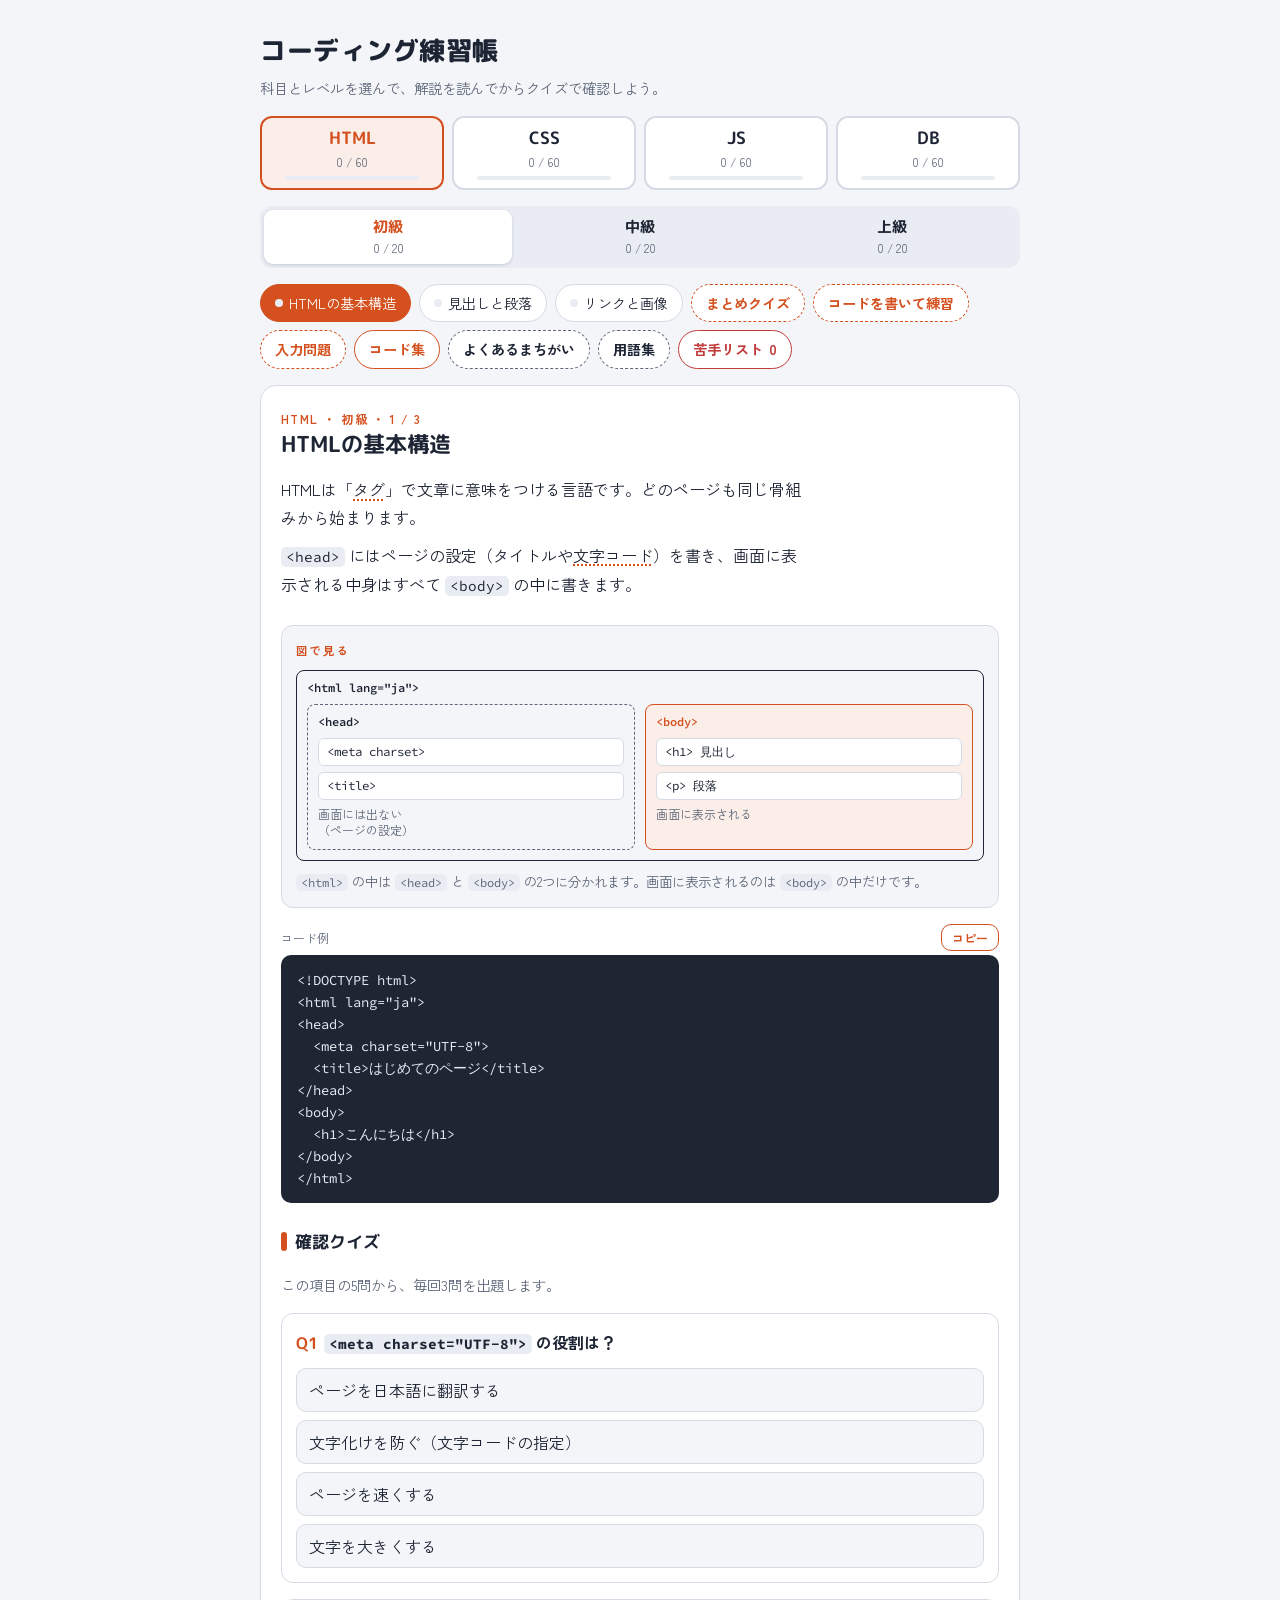
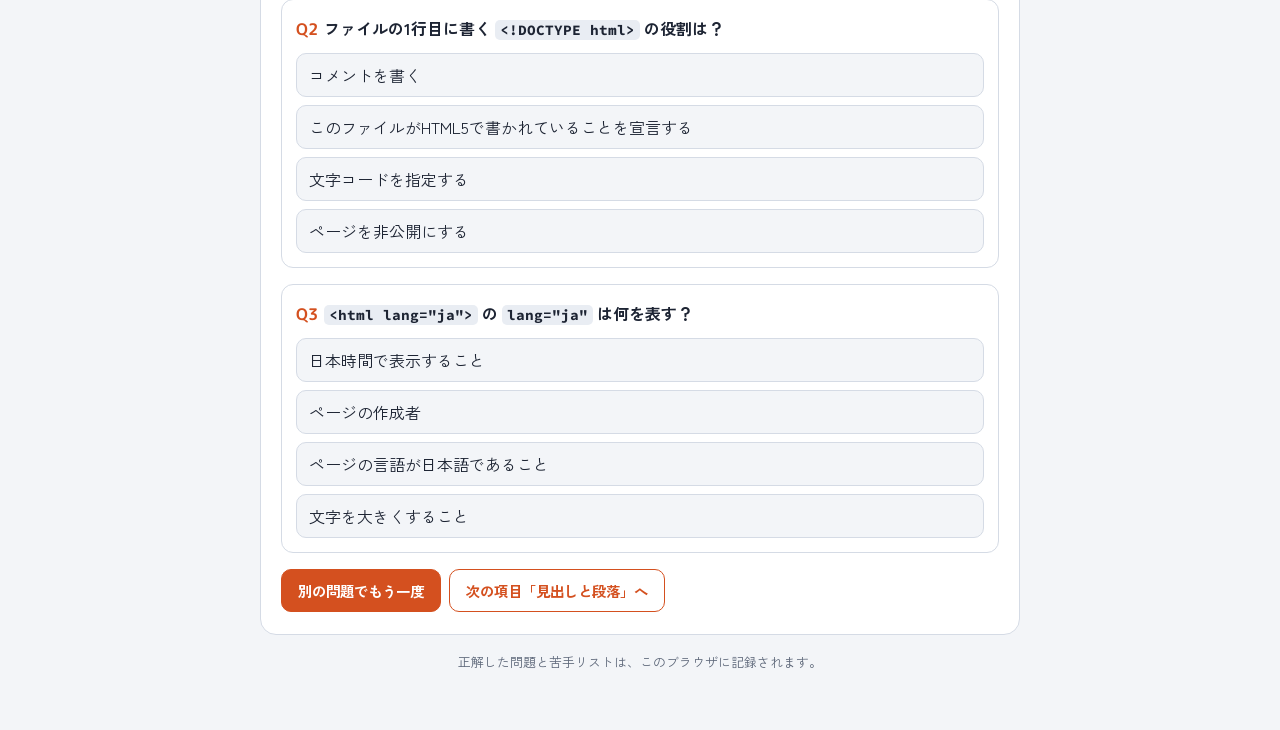
==== coding.html @ 365c9949 "Add files via upload" ====
<!doctype html>
<html lang="ja">
<head>
<meta charset="utf-8">
<meta name="viewport" content="width=device-width,initial-scale=1,viewport-fit=cover">
<title>コーディング練習帳</title>
<link rel="preconnect" href="https://fonts.googleapis.com">
<link rel="stylesheet" href="https://fonts.googleapis.com/css2?family=M+PLUS+Rounded+1c:wght@700;800&family=Zen+Kaku+Gothic+New:wght@400;500;700&family=Source+Code+Pro:wght@400;600&display=swap">
<style>
/* Layout: 1カラムのノート。科目タブ → レベル切り替え → 項目チップ → 本文（解説→コード→クイズ） */
:root{
  --bg:#f3f5f8; --surface:#ffffff; --surface-2:#e9edf3; --fg:#1d2433; --muted:#5d6779; --line:#d5dbe5;
  --ok:#1f8a4c; --ok-bg:#e3f4ea; --ng:#c23b3b; --ng-bg:#fbe8e8;
  --c-html:#d4501f; --c-css:#2d68cf; --c-js:#a87b00; --c-db:#0f8273;
  --code-bg:#1f2633; --code-fg:#e7ecf4;
  --f-display:"M PLUS Rounded 1c","Hiragino Maru Gothic ProN",sans-serif;
  --f-body:"Zen Kaku Gothic New","Hiragino Sans","Yu Gothic",sans-serif;
  --f-code:"Source Code Pro",ui-monospace,Menlo,Consolas,monospace;
  --accent:var(--c-html);
  --preview-bg:#ffffff; /* プレビューは常に白い紙として表示 */
  --dg-1:#2d68cf; --dg-2:#d4501f; --dg-hl:#fff3cf; /* 図：JOINの色分け・行の強調 */
}
@media (prefers-color-scheme:dark){:root:not([data-theme="light"]){
  --bg:#141922; --surface:#1c2330; --surface-2:#252e3e; --fg:#e6ebf3; --muted:#9aa5b8; --line:#323c4f;
  --ok:#5fd18f; --ok-bg:#173426; --ng:#f08080; --ng-bg:#3a1f22;
  --c-html:#ff8a5c; --c-css:#7aa7ff; --c-js:#f0c94a; --c-db:#4fd0bd;
  --code-bg:#0e1219; --code-fg:#e7ecf4; --dg-1:#5b8ff0; --dg-2:#e8794b; --dg-hl:#3a3420; color-scheme:dark}}
:root[data-theme="dark"]{
  --bg:#141922; --surface:#1c2330; --surface-2:#252e3e; --fg:#e6ebf3; --muted:#9aa5b8; --line:#323c4f;
  --ok:#5fd18f; --ok-bg:#173426; --ng:#f08080; --ng-bg:#3a1f22;
  --c-html:#ff8a5c; --c-css:#7aa7ff; --c-js:#f0c94a; --c-db:#4fd0bd;
  --code-bg:#0e1219; --code-fg:#e7ecf4; --dg-1:#5b8ff0; --dg-2:#e8794b; --dg-hl:#3a3420; color-scheme:dark}

[hidden]{display:none!important}
body{background:var(--bg);color:var(--fg);font-family:var(--f-body);font-size:16px;line-height:1.75}
.wrap{max-width:760px;margin:0 auto;padding-left:max(16px,env(safe-area-inset-left,0px));padding-right:max(16px,env(safe-area-inset-right,0px));padding-block:20px 48px;display:flex;flex-direction:column;gap:16px}
header h1{font-family:var(--f-display);font-weight:800;font-size:1.6rem;margin:0;letter-spacing:.02em;text-wrap:balance}
header p{margin:2px 0 0;color:var(--muted);font-size:.9rem}

.cats{display:grid;grid-template-columns:repeat(4,1fr);gap:8px}
.cat{font:inherit;color:var(--fg);background:var(--surface);border:2px solid var(--line);border-radius:12px;padding:10px 6px 8px;cursor:pointer;display:flex;flex-direction:column;align-items:center;gap:4px;min-width:0}
.cat b{font-family:var(--f-display);font-size:1.05rem;line-height:1.2}
.cat small{color:var(--muted);font-size:.72rem;font-variant-numeric:tabular-nums}
.cat .bar{width:80%;height:4px;border-radius:2px;background:var(--surface-2);overflow:hidden}
.cat .bar i{display:block;height:100%;background:var(--c)}
.cat[aria-selected="true"]{border-color:var(--c);background:color-mix(in srgb,var(--c) 10%,var(--surface))}
.cat[aria-selected="true"] b{color:var(--c)}

.lvs{display:grid;grid-template-columns:repeat(3,1fr);gap:4px;background:var(--surface-2);border-radius:12px;padding:4px}
.lv{font:inherit;border:0;background:transparent;border-radius:9px;padding:6px 4px;cursor:pointer;color:var(--muted);display:flex;flex-direction:column;align-items:center;gap:0;min-width:0}
.lv b{font-family:var(--f-display);font-size:.95rem;color:var(--fg);line-height:1.4}
.lv small{font-size:.72rem;font-variant-numeric:tabular-nums}
.lv[aria-selected="true"]{background:var(--surface);box-shadow:0 1px 3px color-mix(in srgb,var(--fg) 18%,transparent)}
.lv[aria-selected="true"] b{color:var(--accent)}

.cat:focus-visible,.lv:focus-visible,.chip:focus-visible,.choice:focus-visible,.btn:focus-visible,.exbtn:focus-visible{outline:3px solid var(--accent);outline-offset:2px}

.chips{display:flex;flex-wrap:wrap;gap:8px}
.chip{font:inherit;font-size:.88rem;color:var(--fg);background:var(--surface);border:1px solid var(--line);border-radius:999px;padding:6px 14px;cursor:pointer;display:inline-flex;align-items:center;gap:6px}
.chip .dot{width:8px;height:8px;border-radius:50%;background:var(--surface-2)}
.chip .dot.done{background:var(--ok)}
.chip[aria-pressed="true"]{background:var(--accent);border-color:var(--accent);color:var(--surface)}
.chip.special{border-style:dashed;border-color:var(--accent);color:var(--accent);font-weight:700}
.chip.special[aria-pressed="true"]{color:var(--surface);border-style:solid}
.chip.miss{border-color:var(--ng);color:var(--ng);font-weight:700}
.chip.miss[aria-pressed="true"]{background:var(--ng);border-color:var(--ng);color:var(--surface)}
.chip .cnt{font-variant-numeric:tabular-nums}

.panel{background:var(--surface);border:1px solid var(--line);border-radius:16px;padding:22px 20px;display:flex;flex-direction:column;gap:16px;min-width:0}
.eyebrow{font-size:.75rem;letter-spacing:.12em;color:var(--accent);font-weight:700}
.panel h2{font-family:var(--f-display);font-size:1.35rem;margin:0;line-height:1.4;text-wrap:balance}
.panel h3{font-family:var(--f-display);font-size:1.05rem;margin:8px 0 0;display:flex;align-items:center;gap:8px}
.panel h3::before{content:"";width:6px;height:1.1em;border-radius:3px;background:var(--accent)}
.lead p{margin:0 0 .6em;max-width:65ch}
.sub{margin:0;color:var(--muted);font-size:.9rem}
code{font-family:var(--f-code);font-size:.9em;background:var(--surface-2);padding:1px 5px;border-radius:5px;word-break:break-word}
pre{margin:0;background:var(--code-bg);color:var(--code-fg);border-radius:10px;padding:14px 16px;overflow-x:auto;font-family:var(--f-code);font-size:.86rem;line-height:1.6}
pre code{background:none;padding:0;font-size:inherit;word-break:normal;color:inherit}
.codehead{display:flex;justify-content:space-between;align-items:center;font-size:.75rem;color:var(--muted);margin-bottom:4px}

.q{border:1px solid var(--line);border-radius:12px;padding:14px;display:flex;flex-direction:column;gap:10px;min-width:0}
.q .qt{font-weight:700;margin:0}
.q .qn{color:var(--accent);font-family:var(--f-display);margin-right:6px}
.qlabel{font-size:.75rem;color:var(--muted);margin:0}
.tag{display:inline-block;font-size:.72rem;font-weight:700;color:var(--accent);border:1px solid var(--accent);border-radius:999px;padding:0 8px;margin-right:6px;vertical-align:2px}
.choices{display:grid;gap:8px}
.choice{font:inherit;text-align:left;color:var(--fg);background:var(--bg);border:1px solid var(--line);border-radius:10px;padding:9px 12px;cursor:pointer;line-height:1.5;min-width:0}
.choice:hover:not(:disabled){border-color:var(--accent)}
.choice:disabled{cursor:default}
.choice.right{background:var(--ok-bg);border-color:var(--ok);color:var(--fg)}
.choice.wrong{background:var(--ng-bg);border-color:var(--ng)}
.fb{font-size:.92rem;border-radius:8px;padding:8px 12px;background:var(--surface-2)}
.fb strong.ok{color:var(--ok)} .fb strong.ng{color:var(--ng)}
.why{margin-top:8px;padding-top:8px;border-top:1px dashed var(--line)}
.why b{color:var(--ng)}
.why.small{color:var(--muted);font-size:.82rem}
.row{display:flex;flex-wrap:wrap;gap:8px;align-items:center}
.btn{font:inherit;font-weight:700;font-size:.9rem;border-radius:10px;padding:8px 16px;cursor:pointer;border:1px solid var(--accent);background:var(--accent);color:var(--surface)}
.btn.ghost{background:transparent;color:var(--accent)}
.btn:disabled{opacity:.5;cursor:default}
.score{font-family:var(--f-display);font-size:1.1rem}
.empty{text-align:center;padding:24px 12px;color:var(--muted)}
.empty b{display:block;font-family:var(--f-display);color:var(--fg);font-size:1.1rem;margin-bottom:4px}

/* 書いて練習 */
.note{font-size:.85rem;color:var(--muted);background:var(--surface-2);border-radius:8px;padding:8px 12px;margin:0}
textarea{width:100%;box-sizing:border-box;min-height:120px;font-family:var(--f-code);font-size:.92rem;color:var(--fg);background:var(--bg);border:1px solid var(--line);border-radius:10px;padding:10px 12px;resize:vertical;line-height:1.5}
textarea:focus{outline:2px solid var(--accent);outline-offset:1px}
.tbl{overflow-x:auto;border:1px solid var(--line);border-radius:10px;max-height:320px}
table{border-collapse:collapse;width:100%;font-size:.86rem;font-variant-numeric:tabular-nums}
th,td{padding:6px 10px;border-bottom:1px solid var(--line);text-align:left;white-space:nowrap}
th{background:var(--surface-2);font-family:var(--f-code);font-weight:600;position:sticky;top:0}
.tname{font-family:var(--f-code);font-weight:600;font-size:.85rem;margin:4px 0}
.exlist{display:flex;flex-wrap:wrap;gap:6px}
.exbtn{font:inherit;font-size:.82rem;width:2.2em;height:2.2em;border-radius:8px;border:1px solid var(--line);background:var(--bg);color:var(--fg);cursor:pointer;font-variant-numeric:tabular-nums}
.exbtn[aria-pressed="true"]{border-color:var(--accent);background:var(--accent);color:var(--surface)}
.exbtn.done{border-color:var(--ok);color:var(--ok)}
.exbtn.done[aria-pressed="true"]{background:var(--ok);color:var(--surface)}
.err{color:var(--ng);font-family:var(--f-code);font-size:.85rem;white-space:pre-wrap}
.pv{width:100%;box-sizing:border-box;height:200px;border:1px solid var(--line);border-radius:10px;background:var(--preview-bg)}
pre.console{white-space:pre-wrap;word-break:break-word}
pre.console .err{color:var(--ng)}
/* 図 */
.fig{margin:0;display:flex;flex-direction:column;gap:10px;border:1px solid var(--line);border-radius:12px;padding:14px;background:var(--bg);min-width:0;overflow-x:auto}
.fig figcaption{font-size:.84rem;color:var(--muted);line-height:1.6}
.fig .ft{font-size:.72rem;letter-spacing:.12em;color:var(--accent);font-weight:700}
.dg-box{border:1.5px solid var(--fg);border-radius:8px;padding:6px 10px 10px;min-width:0}
.dg-dash{border-style:dashed;border-color:var(--muted)}
.dg-acc{border-color:var(--accent)}
.dg-soft{background:color-mix(in srgb,var(--accent) 10%,var(--surface))}
.dg-lbl{display:block;font-family:var(--f-code);font-size:.75rem;font-weight:600}
.dg-acc>.dg-lbl{color:var(--accent)}
.dg-cols{display:grid;grid-template-columns:1fr 1fr;gap:10px;margin-top:6px}
.dg-chip{font-family:var(--f-code);font-size:.78rem;background:var(--surface);border:1px solid var(--line);border-radius:6px;padding:2px 8px;margin-top:6px}
.dg-note{display:block;font-size:.75rem;color:var(--muted);margin-top:6px;line-height:1.4}
.dg-cap{font-size:.78rem;font-weight:700;margin-bottom:4px}
.dg-bar{border:1.5px solid var(--fg);border-radius:6px;padding:2px 8px;margin-top:6px;font-family:var(--f-code);font-size:.78rem}
.dg-line{font-size:.9rem;line-height:2;border:1.5px dashed var(--muted);border-radius:6px;padding:4px 8px}
.dg-inl{border:1.5px solid var(--accent);color:var(--accent);border-radius:4px;padding:0 4px;font-family:var(--f-code);font-size:.75rem}
.dg-row{display:flex;flex-wrap:wrap;gap:6px 14px;align-items:center;font-size:.78rem}
.dg-arrow{color:var(--muted);font-weight:700;font-size:.8rem}
.fig table.dg-table{width:auto;border-collapse:separate;border-spacing:0;font-size:.82rem}
.fig .dg-table th,.fig .dg-table td{border:1px solid var(--line);padding:4px 8px;position:static;white-space:nowrap;background:var(--surface)}
.fig .dg-table th{background:var(--surface-2)}
.fig .dg-table small{display:block;font-family:var(--f-code);font-size:.68rem;color:var(--muted);font-weight:400}
.fig .dg-table td.dg-side{border:0;background:none;color:var(--muted);font-size:.72rem;font-family:var(--f-code)}
.fig .dg-table .hl td{background:var(--dg-hl)}
.fig .dg-table .pk{font-weight:700;color:var(--accent)}
.fig .dg-table .dup{background:var(--ng-bg)}
.swatch{display:inline-block;width:.9em;height:.9em;border-radius:3px;vertical-align:-1px;margin-right:4px}
.bm{border-radius:8px;padding:6px 12px 12px}
.bm-m{border:1.5px dashed var(--muted)}
.bm-b{border:3px solid var(--fg);margin-top:4px}
.bm-p{background:color-mix(in srgb,var(--accent) 14%,var(--surface));margin-top:4px}
.bm-c{border:1.5px solid var(--accent);background:var(--surface);text-align:center;padding:10px;margin-top:6px;font-family:var(--f-code);font-size:.8rem}
.fx{display:grid;grid-template-columns:minmax(0,1fr) auto;gap:8px;align-items:center}
.fx-box{border:2px solid var(--fg);border-radius:8px;padding:6px 10px 10px}
.fx-items{display:flex;gap:10px;align-items:center;margin-top:6px}
.fx-i{border:1.5px solid var(--accent);background:var(--surface);border-radius:6px;width:44px;display:flex;align-items:center;justify-content:center;font-family:var(--f-code);font-size:.8rem}
.fx-v{display:flex;flex-direction:column;align-items:center;font-size:.72rem;color:var(--muted);text-align:center;line-height:1.3}
.fx-v span,.fx-h span{color:var(--accent);font-size:1.2rem;font-weight:700}
.fx-h{font-size:.75rem;color:var(--muted)}
.ps{position:relative;border:2px solid var(--fg);border-radius:8px;padding:10px 10px 8px;min-height:100px;display:flex;flex-direction:column;justify-content:space-between}
.ps-badge{position:absolute;top:0;right:0;background:var(--accent);color:var(--surface);border-radius:0 6px 0 8px;padding:4px 10px;font-family:var(--f-code);font-size:.72rem;text-align:center;line-height:1.4}
.ps-text{font-size:.85rem;color:var(--muted);padding-right:110px}
.gd{display:grid;grid-template-columns:repeat(3,1fr);gap:10px;border:1.5px dashed var(--muted);border-radius:8px;padding:8px}
.gd-i{border:1.5px solid var(--fg);background:var(--surface);border-radius:6px;text-align:center;padding:6px 4px;font-family:var(--f-code);font-size:.75rem;min-width:0}
.gd-w{grid-column:span 2;border-color:var(--accent);color:var(--accent);background:color-mix(in srgb,var(--accent) 10%,var(--surface))}
.gd-ruler{display:grid;grid-template-columns:repeat(3,1fr);gap:10px;padding:0 10px;font-family:var(--f-code);font-size:.72rem;color:var(--accent);text-align:center}
.gd-ruler span{border-top:2px solid var(--accent);padding-top:2px}
.arr{display:grid;grid-template-columns:repeat(3,minmax(0,1fr));gap:0;border:2px solid var(--fg);border-radius:8px;overflow:hidden}
.arr-c{display:flex;flex-direction:column;align-items:center;padding:8px 4px;border-right:1px solid var(--line);background:var(--surface);font-size:.85rem;min-width:0}
.arr-c:last-child{border-right:0}
.arr-c small{font-family:var(--f-code);color:var(--accent);font-weight:600}
.dg-mono{font-family:var(--f-code);font-size:.78rem;overflow-wrap:anywhere}
.fl{display:flex;flex-direction:column;align-items:flex-start;gap:4px}
.fl-q{border:2px solid var(--accent);border-radius:999px;padding:3px 14px;font-family:var(--f-code);font-size:.8rem;color:var(--accent);font-weight:600}
.fl-br{display:flex;align-items:center;gap:8px;margin-left:24px;flex-wrap:wrap}
.fl-y{font-size:.75rem;color:var(--ok);font-weight:700}
.fl-n{font-size:.75rem;color:var(--muted);font-weight:700;margin-left:24px}
.fl-r{border:1.5px solid var(--fg);border-radius:6px;padding:2px 10px;font-family:var(--f-code);font-size:.8rem;background:var(--surface)}
.steps{display:flex;flex-wrap:wrap;gap:6px;align-items:center}
.st{border:1.5px solid var(--fg);border-radius:8px;padding:6px 10px;font-size:.8rem;background:var(--surface);line-height:1.4;max-width:15em}
.st b{display:block;font-family:var(--f-code);font-size:.72rem;color:var(--accent)}
.id1,.id2{display:inline-block;min-width:1.4em;text-align:center;border-radius:4px;color:var(--surface);font-weight:700;font-family:var(--f-code)}
.id1{background:var(--dg-1)} .id2{background:var(--dg-2)}
.jn{display:flex;flex-wrap:wrap;gap:12px;align-items:center}
.jn-mid{font-family:var(--f-code);font-size:.72rem;color:var(--accent);text-align:center;line-height:1.5}
.tx-split{display:grid;grid-template-columns:1fr 1fr;gap:10px}
.tx-ok,.tx-ng{border-radius:8px;padding:8px 10px;font-size:.82rem;line-height:1.5;border:1.5px solid}
.tx-ok{border-color:var(--ok);background:var(--ok-bg)} .tx-ok b{color:var(--ok)}
.tx-ng{border-color:var(--ng);background:var(--ng-bg)} .tx-ng b{color:var(--ng)}
.tx-split small{color:var(--muted)}
@media (max-width:420px){.dg-cols,.tx-split{grid-template-columns:1fr}.ps-text{padding-right:0;padding-top:40px}}

/* 答えの1行ずつ解説 */
.ax{border:1px solid var(--line);border-radius:10px;overflow:hidden;margin-top:8px}
.ax-r{display:grid;grid-template-columns:minmax(0,1.15fr) minmax(0,1fr);gap:4px 14px;padding:6px 12px;border-bottom:1px solid var(--line);align-items:start}
.ax-r:last-child{border-bottom:0}
.ax-c{display:block;white-space:pre;overflow-x:auto;background:none;padding:0;font-size:.82rem;color:var(--fg)}
.ax-t{font-size:.82rem;color:var(--muted);line-height:1.5}
.ax-h{font-size:.75rem;font-weight:700;color:var(--accent);background:var(--surface-2)}
.ax-sum{font-size:.85rem;margin-top:8px}
@media (max-width:520px){.ax-r{grid-template-columns:1fr}}

/* よくあるまちがい */
.mk{border:1px solid var(--line);border-radius:12px;padding:14px;display:flex;flex-direction:column;gap:8px;min-width:0}
.mk h3{margin:0}
.mk-pair{display:grid;grid-template-columns:1fr 1fr;gap:8px}
.mk-pair>div{min-width:0}
.mk-tag{display:inline-block;font-size:.72rem;font-weight:700;padding:0 8px;border-radius:999px;margin-bottom:4px}
.mk-bad .mk-tag{background:var(--ng-bg);color:var(--ng)}
.mk-good .mk-tag{background:var(--ok-bg);color:var(--ok)}
.mk-bad pre{box-shadow:inset 4px 0 0 var(--ng)}
.mk-good pre{box-shadow:inset 4px 0 0 var(--ok)}
.mk p{margin:0;font-size:.9rem}
@media (max-width:560px){.mk-pair{grid-template-columns:1fr}}
.chip.tips{border-style:dashed;border-color:var(--muted);color:var(--fg);font-weight:700}
.chip.tips[aria-pressed="true"]{background:var(--fg);border-color:var(--fg);color:var(--surface)}

/* 動かして確かめる */
.play{border:1.5px solid var(--accent);border-radius:12px;padding:14px;display:flex;flex-direction:column;gap:10px;min-width:0}
.play .ft{font-size:.72rem;letter-spacing:.12em;color:var(--accent);font-weight:700}
.pl-ctrls{display:flex;flex-direction:column;gap:8px}
.pl-c{display:flex;flex-wrap:wrap;gap:4px 10px;align-items:center}
.pl-l{font-family:var(--f-code);font-size:.78rem;font-weight:600;min-width:9em}
.seg{display:flex;flex-wrap:wrap;gap:4px}
.seg button{font:inherit;font-family:var(--f-code);font-size:.76rem;border:1px solid var(--line);background:var(--bg);color:var(--fg);border-radius:6px;padding:3px 8px;cursor:pointer}
.seg button[aria-pressed="true"]{background:var(--accent);border-color:var(--accent);color:var(--surface)}
.seg button:focus-visible{outline:3px solid var(--accent);outline-offset:1px}
.pl-stage{border:1.5px dashed var(--muted);border-radius:8px;padding:10px;background:var(--bg);min-width:0;overflow:hidden}
.pl-code{font-size:.8rem}
.pl-i{border:1.5px solid var(--accent);background:var(--surface);border-radius:6px;min-width:44px;padding:4px 8px;display:flex;align-items:center;justify-content:center;font-family:var(--f-code);font-size:.8rem}
.pl-flex{min-height:150px}
.pl-grid .pl-i{min-width:0}
.pl-bmo{border:1.5px dashed var(--muted);display:flow-root;width:fit-content;max-width:100%}
.pl-bmbox{background:color-mix(in srgb,var(--accent) 14%,var(--surface));font-family:var(--f-code);font-size:.8rem}
.pl-bmbox span{display:block;background:var(--surface);text-align:center}
.pl-meas{font-size:.82rem;margin-top:8px}
.pl-pos{position:relative;border:1.5px dashed var(--muted);border-radius:8px;padding:30px 12px 12px;min-height:120px}
.pl-cap{position:absolute;left:8px;top:6px;font-size:.72rem;color:var(--muted);font-family:var(--f-code)}
.pl-card{border:2px solid var(--fg);border-radius:8px;padding:10px;width:62%;background:var(--surface);font-size:.85rem}
.pl-badge{background:var(--accent);color:var(--surface);font-family:var(--f-code);font-size:.72rem;padding:2px 8px;border-radius:4px}
.pl-move{width:120px;margin:16px auto;text-align:center;border:2px solid var(--accent);background:var(--surface);border-radius:8px;padding:16px 8px;font-size:.85rem}
.pl-dv{font-size:.9rem;line-height:2}
.pl-dv .pl-t{border-color:var(--accent);border-radius:4px;font-family:var(--f-code);font-size:.8rem;background:var(--surface)}
.pl-h :is(h1,h2,h3,h4,h5,h6){font-family:var(--f-body);font-weight:700;margin:0 0 4px;display:block;line-height:1.3}
.pl-h h3::before{display:none}
.pl-h h1{font-size:2em}.pl-h h2{font-size:1.5em}.pl-h h3{font-size:1.17em}.pl-h h4{font-size:1em}.pl-h h5{font-size:.83em}.pl-h h6{font-size:.67em}
.pl-h p{margin:0;font-size:.9rem}
.pl-cd .pl-on{background:color-mix(in srgb,var(--ok) 30%,transparent);border-radius:3px}
.pl-cd .pl-cm{color:#9fb3c8}
.pl-out{font-size:.9rem}
.pl-out b{font-family:var(--f-code)}
.pl-vals{display:flex;flex-wrap:wrap;gap:4px;margin-top:4px}
.pl-vals span{font-family:var(--f-code);font-size:.8rem;border:1.5px solid var(--accent);border-radius:6px;padding:0 8px;background:var(--surface)}
.arr-c.on{background:color-mix(in srgb,var(--accent) 18%,var(--surface))}
.tbl tr.null td{background:var(--dg-hl)}

/* 入力問題 */
.fill-row{display:flex;flex-wrap:wrap;gap:8px;align-items:center}
.fill-in{font:inherit;font-family:var(--f-code);font-size:.95rem;flex:1 1 12em;min-width:0;padding:7px 10px;border:1px solid var(--line);border-radius:8px;background:var(--bg);color:var(--fg)}
.fill-in:focus{outline:2px solid var(--accent);outline-offset:1px}
.fill-in.ok{border-color:var(--ok);background:var(--ok-bg)}
mark.blank{background:color-mix(in srgb,var(--accent) 45%,transparent);color:inherit;border-radius:3px;padding:0 2px}

/* 用語集 */
.gl{font:inherit;color:inherit;background:none;border:0;padding:0;cursor:pointer;text-decoration:underline dotted var(--accent);text-decoration-thickness:2px;text-underline-offset:3px}
.gl:focus-visible{outline:2px solid var(--accent);outline-offset:2px;border-radius:3px}
.glpop{position:fixed;left:max(16px,env(safe-area-inset-left,0px));right:max(16px,env(safe-area-inset-right,0px));bottom:calc(16px + env(safe-area-inset-bottom,0px));max-width:520px;margin:0 auto;background:var(--surface);border:1.5px solid var(--accent);border-radius:12px;padding:12px 14px;box-shadow:0 6px 24px color-mix(in srgb,var(--fg) 25%,transparent);z-index:20;display:flex;flex-direction:column;gap:6px}
.glpop b{font-family:var(--f-display);color:var(--accent)}
.glpop p{margin:0;font-size:.9rem}
.glpop .btn{align-self:flex-end;padding:4px 12px;font-size:.8rem}
.gls{width:100%;box-sizing:border-box;font:inherit;padding:8px 12px;border:1px solid var(--line);border-radius:10px;background:var(--bg);color:var(--fg)}
.gls:focus{outline:2px solid var(--accent);outline-offset:1px}
.gll{margin:0;display:flex;flex-direction:column;gap:0;border:1px solid var(--line);border-radius:12px;overflow:hidden}
.gll div{padding:10px 14px;border-bottom:1px solid var(--line)}
.gll div:last-child{border-bottom:0}
.gll dt{font-weight:700;font-family:var(--f-display)}
.gll dd{margin:2px 0 0;font-size:.9rem;color:var(--muted)}

/* コード集 */
.cd-tools{display:flex;flex-wrap:wrap;gap:8px;align-items:center}
.cd-tools .gls{flex:1 1 14em;width:auto}
.cd{border:1px solid var(--line);border-radius:12px;padding:14px;display:flex;flex-direction:column;gap:8px;min-width:0}
.cd-h{display:flex;align-items:flex-start;gap:8px}
.cd-h h3{margin:0;flex:1;font-size:1rem}
.cd-h h3::before{display:none}
.cd-tag{display:inline-block;font-size:.7rem;font-weight:700;color:var(--accent);border:1px solid var(--accent);border-radius:999px;padding:0 8px;margin-bottom:2px}
.fav{font:inherit;font-size:1.1rem;line-height:1;background:none;border:1px solid var(--line);border-radius:8px;width:2.2em;height:2.2em;cursor:pointer;color:var(--muted);flex:none}
.fav[aria-pressed="true"]{color:#e0a400;border-color:#e0a400;background:color-mix(in srgb,#e0a400 12%,var(--surface))}
.fav:focus-visible{outline:3px solid var(--accent);outline-offset:2px}
.cd-memo{margin:0;font-size:.85rem;color:var(--muted)}
.cd-memo b{color:var(--fg)}
.cd .row .btn{padding:5px 12px;font-size:.8rem}
.cd-pv iframe{width:100%;box-sizing:border-box;height:220px;border:1px solid var(--line);border-radius:10px;background:var(--preview-bg)}
.chip.codes{border-color:var(--accent);color:var(--accent);font-weight:700}
.chip.codes[aria-pressed="true"]{background:var(--accent);color:var(--surface)}

/* 次のレベルへの案内 */
.banner{display:flex;flex-wrap:wrap;gap:6px 12px;align-items:center;border:1.5px solid var(--ok);background:var(--ok-bg);border-radius:12px;padding:10px 14px;font-size:.9rem}
.banner b{color:var(--ok);font-family:var(--f-display)}
.banner .btn{margin-left:auto;border-color:var(--ok);background:var(--ok)}

details summary{cursor:pointer;color:var(--accent);font-weight:700;font-size:.9rem}
footer{color:var(--muted);font-size:.8rem;text-align:center}
@media (max-width:420px){.panel{padding:18px 14px}.cat b{font-size:.95rem}}
@media (prefers-reduced-motion:no-preference){.choice,.chip,.cat,.lv{transition:background .15s,border-color .15s}}
</style>
</head>
<body>

<div class="wrap">
  <header>
    <h1>コーディング練習帳</h1>
    <p>科目とレベルを選んで、解説を読んでからクイズで確認しよう。</p>
  </header>
  <nav class="cats" id="cats" role="tablist" aria-label="科目"></nav>
  <div class="lvs" id="lvs" role="tablist" aria-label="レベル"></div>
  <div class="chips" id="chips" aria-label="項目"></div>
  <div class="banner" id="banner" hidden></div>
  <main class="panel" id="panel"></main>
  <div class="glpop" id="glpop" role="dialog" aria-label="用語の意味" hidden><b id="glw"></b><p id="gld"></p><button class="btn ghost" id="glx">閉じる</button></div>
  <footer>正解した問題と苦手リストは、このブラウザに記録されます。</footer>
</div>

<script>
const $=s=>document.querySelector(s);
const esc=s=>String(s).replace(/[&<>"]/g,c=>({"&":"&amp;","<":"&lt;",">":"&gt;",'"':"&quot;"}[c]));
const md=s=>esc(s).replace(/`([^`]+)`/g,"<code>$1</code>");
const ri=(a,b)=>a+Math.floor(Math.random()*(b-a+1));
const pick=a=>a[Math.floor(Math.random()*a.length)];
const shuf=a=>{a=[...a];for(let i=a.length-1;i>0;i--){const j=Math.floor(Math.random()*(i+1));[a[i],a[j]]=[a[j],a[i]];}return a;};
const B="`";

const SUBJ={
  html:{name:"HTML",full:"HTML",color:"--c-html"},
  css:{name:"CSS",full:"CSS",color:"--c-css"},
  js:{name:"JS",full:"JavaScript",color:"--c-js"},
  db:{name:"DB",full:"データベース",color:"--c-db"}
};
const LV=["初級","中級","上級"];
/* T[科目][レベル] = 項目（各5問）、ADV[科目][レベル] = 応用問題、WR[科目][レベル] = 書いて練習 */
const T={},ADV={},WR={},GEN={};
let SQLW=[];
/* SQL練習・DB問題で使う会員データ */
const MEM=[[1,"佐藤",28,"東京"],[2,"鈴木",35,"大阪"],[3,"高橋",22,"東京"],[4,"田中",41,"福岡"],[5,"伊藤",30,"札幌"],[6,"渡辺",26,"大阪"]];

/* ================= HTML ================= */
T.html=[
/* 初級 */
[
 {title:"HTMLの基本構造",body:"HTMLは「タグ」で文章に意味をつける言語です。どのページも同じ骨組みから始まります。\n`<head>` にはページの設定（タイトルや文字コード）を書き、画面に表示される中身はすべて `<body>` の中に書きます。",
  code:`<!DOCTYPE html>
<html lang="ja">
<head>
  <meta charset="UTF-8">
  <title>はじめてのページ</title>
</head>
<body>
  <h1>こんにちは</h1>
</body>
</html>`,
  quiz:[
   {id:"html-0-0",q:"画面に表示される内容を書くタグはどれ？",c:["`<head>`","`<body>`","`<title>`","`<meta>`","`<style>`","`<link>`","`<script>`"],a:1,e:"表示される中身は `<body>` に書きます。`<head>` は設定用です。"},
   {id:"html-0-1",q:"ブラウザのタブに表示される文字を決めるタグは？",c:["`<h1>`","`<header>`","`<title>`","`<p>`","`<head>`","`<meta>`","`<tab>`"],a:2,e:"`<title>` は `<head>` の中に書き、タブや検索結果に表示されます。",w:{0:"`<h1>` はページの中に表示される一番大きな見出しです。",4:"`<head>` は設定を書く場所そのもので、タブの文字は中の `<title>` で決めます。"}},
   {id:"html-0-2",q:"`<meta charset=\"UTF-8\">` の役割は？",c:["文字化けを防ぐ（文字コードの指定）","文字を大きくする","画像を表示する","ページを速くする","ページを日本語に翻訳する","フォントを指定する","スマホ対応にする"],a:0,e:"文字コードを指定して、日本語が正しく表示されるようにします。",w:{1:"文字の大きさはCSSの `font-size` で指定します。",2:"画像は `<img>` タグで表示します。",3:"表示の速さとは関係ありません。",4:"翻訳はしません。文字の読み方（文字コード）を伝えるだけです。",5:"フォントはCSSの `font-family` で指定します。",6:"スマホ対応は viewport の meta タグやCSSで行います。"}},
   {id:"html-0-3",q:"ファイルの1行目に書く `<!DOCTYPE html>` の役割は？",c:["このファイルがHTML5で書かれていることを宣言する","ページのタイトルを決める","文字コードを指定する","CSSを読み込む","JavaScriptを動かす","ページを非公開にする","コメントを書く"],a:0,e:"ブラウザに「HTML5の文書です」と伝える宣言です。必ず1行目に書きます。",w:{1:"タイトルは `<title>` で決めます。",2:"文字コードは `<meta charset=\"UTF-8\">` で指定します。",3:"CSSは `<link rel=\"stylesheet\">` で読み込みます。"}},
   {id:"html-0-4",q:"`<html lang=\"ja\">` の `lang=\"ja\"` は何を表す？",c:["ページの言語が日本語であること","日本でしか見られないこと","文字を大きくすること","日本時間で表示すること","ページの作成者","ファイルの保存場所","JavaScriptの言語設定"],a:0,e:"ページの言語を伝えます。読み上げソフトや翻訳機能が正しく動くために使われます。"}
  ]},
 {title:"見出しと段落",body:"見出しは `<h1>`〜`<h6>` で、数字が小さいほど大きな見出しです。`<h1>` はページの一番大事なタイトルなので、基本は1ページに1つにします。\n文章のまとまり（段落）は `<p>` で囲みます。文字の大きさを変えたいだけなら、見出しタグではなくCSSを使います。",
  code:`<h1>カフェの紹介</h1>
<h2>メニュー</h2>
<p>自家焙煎のコーヒーが自慢です。<br>
ケーキもあります。</p>
<hr>
<h2>アクセス</h2>
<p>駅から徒歩5分です。</p>`,
  quiz:[
   {id:"html-1-0",q:"段落を表すタグはどれ？",c:["`<br>`","`<p>`","`<span>`","`<h6>`","`<div>`","`<a>`","`<pa>`"],a:1,e:"`<p>` は paragraph（段落）の頭文字です。"},
   {id:"html-1-1",q:"`<h1>` の使い方として正しいのは？",c:["文字を大きくしたい所に何回でも使う","ページの一番大事な見出しとして基本1つ使う","段落の代わりに使う","使ってはいけない","フッターの文字に使う","画像の代わりに使う","`<head>` の中に書く"],a:1,e:"見出しは見た目ではなく「意味」で選びます。大きさはCSSで調整します。",w:{0:"見出しタグは見た目ではなく意味で選びます。大きさはCSSで変えます。",2:"段落は `<p>` で書きます。",3:"`<h1>` はページの主題を表す大切なタグです。",4:"フッターは `<footer>` で囲み、文字は `<p>` などで書きます。",5:"画像は `<img>` で表示します。",6:"`<head>` には設定を書きます。見出しは `<body>` の中です。"}},
   {id:"html-1-2",q:"`<p>` の中で改行だけしたいときに使うタグは？",c:["`<br>`","`<p>`","`<hr>`","`<nl>`","`<line>`","`<span>`","`<ret>`"],a:0,e:"`<br>` は改行です。閉じタグはありません。段落を分けるなら `<p>` を分けます。"},
   {id:"html-1-3",q:"見出しタグの使い方として正しいのは？",c:["`<h1>` → `<h2>` → `<h3>` のように階層の順に使う","`<h3>` から始めて `<h1>` で終わる","好きな順番でよい","`<h6>` が一番大きな見出し","1ページに `<h2>` は1つだけ","`<h1>` の中に `<h2>` を入れる","見出しは `<h1>` しか使えない"],a:0,e:"大見出し `<h1>` の下に `<h2>`、その下に `<h3>` …と階層の順に使います。",w:{3:"数字が小さいほど大きな見出しです。`<h1>` が一番大きく、`<h6>` が一番小さいです。",4:"`<h2>` は何個使ってもかまいません。基本1つにするのは `<h1>` です。",5:"見出しの中に見出しは入れません。順番に並べます。"}},
   {id:"html-1-4",q:"話題の区切りを表す横線を引くタグは？",c:["`<hr>`","`<br>`","`<line>`","`<border>`","`<p>`","`<span>`","`<div>`"],a:0,e:"`<hr>` は話題の区切りを表し、横線として表示されます。閉じタグはありません。"}
  ]},
 {title:"リンクと画像",body:"リンクは `<a>` タグで作り、行き先を `href` 属性に書きます。\n画像は `<img>` タグで表示し、ファイルの場所を `src`、画像の説明を `alt` に書きます。`alt` は画像が表示されないときや、読み上げソフトで使われる大事な属性です。`<img>` は閉じタグがありません。",
  code:`<a href="about.html">会社概要へ</a>
<a href="https://example.com" target="_blank">外部サイト</a>
<a href="#access">アクセスへ移動</a>

<img src="images/coffee.jpg" alt="湯気の立つコーヒー">`,
  quiz:[
   {id:"html-2-0",q:"リンク先のURLを書く属性は？",c:["`src`","`alt`","`href`","`link`","`url`","`to`","`path`"],a:2,e:"`<a href=\"…\">` に行き先を書きます。`src` は画像などの読み込み元です。"},
   {id:"html-2-1",q:"`alt` 属性に書くのは？",c:["画像のファイル名","画像の説明文","画像の大きさ","リンク先","画像の色","画像の撮影日","画像の表示位置"],a:1,e:"画像の内容を言葉で説明します。アクセシビリティやSEOにも関係します。",w:{0:"ファイルの場所は `src` に書きます。",2:"大きさは `width`・`height` 属性かCSSで指定します。",3:"リンク先は `<a>` の `href` に書きます。"}},
   {id:"html-2-2",q:"リンクを新しいタブで開く書き方は？",c:["`target=\"_blank\"`","`new=\"tab\"`","`open=\"new\"`","`href=\"_blank\"`","`tab=\"new\"`","`window=\"_blank\"`","`rel=\"new\"`"],a:0,e:"`<a>` に `target=\"_blank\"` をつけると新しいタブで開きます。",w:{3:"`href` は行き先のURLを書く属性です。"}},
   {id:"html-2-3",q:"`images` フォルダの中の `logo.png` を表示する正しい書き方は？",c:["`<img src=\"images/logo.png\" alt=\"ロゴ\">`","`<img href=\"images/logo.png\" alt=\"ロゴ\">`","`<img src=\"logo.png/images\" alt=\"ロゴ\">`","`<image src=\"images/logo.png\">`","`<img src=\"images\\logo.png\" alt=\"ロゴ\">`","`<img alt=\"images/logo.png\">`","`<a src=\"images/logo.png\">`"],a:0,e:"`フォルダ名/ファイル名` の順にスラッシュ `/` でつなぎます。画像の場所は `src` に書きます。",w:{1:"画像の場所は `href` ではなく `src` に書きます。",2:"フォルダ → ファイルの順に書きます。",3:"タグ名は `<img>` です。",4:"Webのパスはスラッシュ `/` で区切ります。",5:"`alt` は画像の説明文です。",6:"`<a>` はリンクのタグです。"}},
   {id:"html-2-4",q:"同じページの `id=\"access\"` の場所に移動するリンクは？",c:["`<a href=\"#access\">アクセス</a>`","`<a href=\"access\">アクセス</a>`","`<a href=\".access\">アクセス</a>`","`<a id=\"access\">アクセス</a>`","`<a href=\"access.html\">アクセス</a>`","`<a src=\"#access\">アクセス</a>`","`<a target=\"access\">アクセス</a>`"],a:0,e:"`href=\"#id名\"` と書くと、同じページのその場所へ移動します（ページ内リンク）。",w:{1:"`#` がないと access という名前のファイルを探してしまいます。",2:"`.` はCSSでクラスを表す記号です。ページ内リンクでは `#` を使います。",3:"`id` は移動先の側に付けます。",4:"これは別のファイル access.html へのリンクです。",5:"リンク先は `src` ではなく `href` です。"}}
  ]}
],
/* 中級 */
[
 {title:"リスト",body:"順番のない箇条書きは `<ul>`、番号つきの手順などは `<ol>` を使います。どちらも中身の1項目ずつを `<li>` で囲みます。\nWebサイトのナビゲーション（メニュー）も、実は `<ul>` と `<li>` で作ることが多いです。リストの中にリストを入れるときは、親の `<li>` の中に入れます。",
  code:`<ul>
  <li>コーヒー</li>
  <li>紅茶
    <ul>
      <li>ダージリン</li>
      <li>アールグレイ</li>
    </ul>
  </li>
</ul>

<ol>
  <li>お湯を沸かす</li>
  <li>豆を挽く</li>
</ol>`,
  quiz:[
   {id:"html-3-0",q:"番号つきリストを作るタグは？",c:["`<ul>`","`<ol>`","`<li>`","`<dl>`","`<nl>`","`<list>`","`<num>`"],a:1,e:"ordered list（順序のあるリスト）で `<ol>` です。"},
   {id:"html-3-1",q:"リストの1項目を表すタグは？",c:["`<item>`","`<list>`","`<li>`","`<lt>`","`<ul>`","`<ol>`","`<il>`"],a:2,e:"list item の略で `<li>` です。"},
   {id:"html-3-2",q:"ナビゲーションメニューを作るときによく使う組み合わせは？",c:["`<nav>` の中に `<ul>` と `<li>`","`<table>` と `<tr>`","`<ol>` だけ","`<p>` を並べる","`<form>` と `<input>`","`<section>` と `<p>`","`<h1>` を並べる"],a:0,e:"メニュー項目は順番のないリストなので、`<ul>` と `<li>` で作るのが一般的です。",w:{1:"`<table>` は表形式のデータ用です。",4:"`<form>` は入力フォーム用です。"}},
   {id:"html-3-3",q:"`<ul>` の直接の子にしてよいタグは？",c:["`<li>`","`<p>`","`<div>`","`<span>`","`<a>`","`<h2>`","`<img>`"],a:0,e:"`<ul>`・`<ol>` の直下は `<li>` だけです。リンクなどは `<li>` の中に入れます。",w:{1:"`<li>` の中なら使えますが、`<ul>` の直下には置けません。",2:"`<li>` の中なら使えますが、`<ul>` の直下には置けません。",3:"`<li>` の中なら使えますが、`<ul>` の直下には置けません。",4:"`<li>` の中に入れれば使えます（`<li><a>…</a></li>`）。",5:"`<li>` の中なら使えますが、`<ul>` の直下には置けません。",6:"`<li>` の中なら使えますが、`<ul>` の直下には置けません。"}},
   {id:"html-3-4",q:"リストの中にリストを入れる（入れ子にする）正しい方法は？",c:["親の `<li>` の中に `<ul>` を入れる","`<ul>` の直下に `<ul>` を入れる","`<ul>` の後ろに続けて書く","`<li>` を2重にする","`<ol>` は入れ子にできない","`<ul>` を `<p>` で囲む","入れ子にはできない"],a:0,e:"子のリストは親の `<li>` の中に入れます。サブメニューなどで使います。",w:{1:"`<ul>` の直下に置けるのは `<li>` だけです。"}}
  ]},
 {title:"divとspan",body:"`<div>` と `<span>` はどちらも意味を持たない箱で、CSSでデザインするためのまとまりを作るときに使います。\n`<div>` はブロック要素で、横幅いっぱいに広がり前後で改行されます。`<span>` はインライン要素で、文章の一部だけを囲み、改行されません。`<p>` や `<h1>` はブロック要素、`<a>` や `<img>` はインライン要素です。\nデザイン用の名前は `class` で付けます。class は何度でも使えますが、`id` は1ページに1つだけです。",
  code:`<div class="card">
  <h3>ラテ</h3>
  <p>今月の<span class="red">おすすめ</span>はこちら</p>
</div>`,
  quiz:[
   {id:"html-6-0",q:"文章の一部の文字だけ色を変えたいとき、囲むのに向いているタグは？",c:["`<div>`","`<span>`","`<section>`","`<p>`","`<article>`","`<main>`","`<ul>`"],a:1,e:"`<span>` はインライン要素なので、文章の流れを崩さずに一部だけを囲めます。",w:{0:"`<div>` はブロック要素なので、囲むと前後で改行されてしまいます。"}},
   {id:"html-6-1",q:"ブロック要素の特徴は？",c:["前後で改行され、横幅いっぱいに広がる","文章の一部だけを囲む","画像専用","画面に表示されない","必ず太字になる","前後に余白が入らない","スクロールできるようになる"],a:0,e:"`<div>`・`<p>`・`<h1>` などは、前後で改行されて横幅いっぱいに広がります。",w:{1:"それはインライン要素（`<span>` など）の特徴です。"}},
   {id:"html-6-2",q:"次のうちインライン要素はどれ？",c:["`<div>`","`<p>`","`<a>`","`<h2>`"],a:2,e:"`<a>` は文章の中に置けるインライン要素です。"},
   {id:"html-6-3",q:"`<div>` と `<span>` の共通点は？",c:["どちらもそれ自体に意味を持たない","どちらも前後で改行される","どちらも文字を太くする","どちらも1ページに1つだけ","どちらも `<head>` の中に書く","どちらも閉じタグがない","どちらもリンクになる"],a:0,e:"どちらも意味を持たない箱です。違いはブロック要素（div）かインライン要素（span）かです。",w:{1:"改行されるのは `<div>` だけです。"}},
   {id:"html-6-4",q:"同じクラス名を複数の要素に付けるのは？",c:["何個でも付けてよい","1ページに1つだけ","2つまで","付けるとエラーになる","`<div>` にしか付けられない","id と同じ名前にしなければならない","`<head>` の中だけ"],a:0,e:"class は何度でも使えます。1ページに1つだけにするのは id です。",w:{1:"1ページに1つだけなのは `id` です。"}}
  ]},
 {title:"フォーム",body:"お問い合わせ欄などの入力部分は `<form>` の中に作ります。1行の入力欄は `<input>`、複数行は `<textarea>`、選択リストは `<select>`、送信ボタンは `<button>` です。\n`<label>` の `for` と入力欄の `id` を同じ名前にすると、ラベルをクリックしても入力欄が選ばれます。`<input>` は `type` で種類（text・email・password・radio・checkbox など）が変わります。",
  code:`<form>
  <label for="email">メールアドレス</label>
  <input type="email" id="email" name="email" required>

  <label for="plan">プラン</label>
  <select id="plan" name="plan">
    <option>ブレンド</option>
    <option>エスプレッソ</option>
  </select>

  <label for="msg">お問い合わせ内容</label>
  <textarea id="msg" name="msg"></textarea>

  <button type="submit">送信する</button>
</form>`,
  quiz:[
   {id:"html-4-0",q:"`<label for=\"email\">` と結びつく入力欄は？",c:["`name=\"email\"` の入力欄","`id=\"email\"` の入力欄","`type=\"email\"` の入力欄","すぐ下の入力欄なら何でも","`class=\"email\"` の入力欄","`for=\"email\"` の入力欄","`value=\"email\"` の入力欄"],a:1,e:"`for` は入力欄の `id` と同じ値にします。",w:{0:"`name` は送信されるデータの名前です。",2:"`type` は入力欄の種類です。",3:"`for` と `id` が一致した入力欄だけが結びつきます。",4:"`class` はデザイン用の名前で、label とは結びつきません。",5:"`for` は label の側に付ける属性です。",6:"`value` は入力欄に入っている値です。"}},
   {id:"html-4-1",q:"未入力のまま送信できないようにする属性は？",c:["`required`","`must`","`check`","`value`","`need`","`necessary`","`important`"],a:0,e:"`required` をつけるとブラウザが入力を求めてくれます。"},
   {id:"html-4-2",q:"入力した文字が●で隠れる入力欄の書き方は？",c:["`<input type=\"secret\">`","`<input type=\"password\">`","`<input type=\"hidden\">`","`<password>`","`<input type=\"private\">`","`<input type=\"mask\">`","`<input secret>`"],a:1,e:"`type=\"password\"` で入力文字が隠れます。",w:{2:"`hidden` は画面に表示されない入力欄です。",3:"`<password>` というタグはありません。`<input type=\"password\">` です。"}},
   {id:"html-4-3",q:"いくつかの選択肢から1つだけ選ばせる入力欄は？",c:["`<input type=\"radio\">`","`<input type=\"checkbox\">`","`<input type=\"text\">`","`<input type=\"one\">`","`<input type=\"select\">`","`<radio>`","`<input type=\"button\">`"],a:0,e:"ラジオボタンは同じ name のグループの中から1つだけ選べます。",w:{1:"checkbox は複数選べます。",2:"text は文字を入力する欄です。",4:"選択リストは `<select>` タグで作ります。",6:"button はボタンです。"}},
   {id:"html-4-4",q:"プルダウン（選択リスト）を作るタグの組み合わせは？",c:["`<select>` と `<option>`","`<list>` と `<item>`","`<ul>` と `<li>`","`<input>` と `<option>`","`<menu>` と `<li>`","`<dropdown>` と `<option>`","`<select>` と `<li>`"],a:0,e:"`<select>` の中に選択肢を `<option>` で並べます。",w:{2:"`<ul>` と `<li>` は箇条書きのリストです。"}}
  ]}
],
/* 上級 */
[
 {title:"セマンティック要素",body:"`<div>` は意味を持たない箱ですが、`<header>`・`<nav>`・`<main>`・`<section>`・`<article>`・`<aside>`・`<footer>` などは「ここは何の部分か」という意味を持ちます。\n意味のあるタグを使うと、検索エンジンや読み上げソフトがページの構造を理解しやすくなります。見た目は `<div>` と変わりません。",
  code:`<header>
  <nav>…メニュー…</nav>
</header>
<main>
  <section>
    <h2>サービス</h2>
  </section>
  <aside>…関連リンク…</aside>
</main>
<footer>&copy; 2026 My Cafe</footer>`,
  quiz:[
   {id:"html-5-0",q:"ページのメインの内容を囲むタグは？",c:["`<body>`","`<main>`","`<section>`","`<article>`","`<div>`","`<content>`","`<center>`"],a:1,e:"`<main>` はそのページ固有の主な内容を表し、1ページに1つ使います。",w:{0:"`<body>` は表示される部分全体で、ヘッダーやフッターも含みます。",2:"`<section>` は内容のまとまり（章）を表し、いくつも使えます。"}},
   {id:"html-5-1",q:"ナビゲーション（メニュー）を表すタグは？",c:["`<menu>`","`<nav>`","`<header>`","`<link>`","`<navi>`","`<ul>`","`<footer>`"],a:1,e:"navigation の略で `<nav>` です。"},
   {id:"html-5-2",q:"ページ下部の著作権表示などを入れるタグは？",c:["`<bottom>`","`<footer>`","`<end>`","`<aside>`","`<foot>`","`<under>`","`<copyright>`"],a:1,e:"`<footer>` はページやセクションの末尾の情報を表します。"},
   {id:"html-5-3",q:"本文とは直接関係のない補足（サイドバーなど）を表すタグは？",c:["`<aside>`","`<side>`","`<sub>`","`<section>`","`<nav>`","`<extra>`","`<main>`"],a:0,e:"`<aside>` は本文の補足や関連リンク、広告などに使います。"},
   {id:"html-5-4",q:"セマンティック要素を使うメリットとして正しいのは？",c:["検索エンジンや読み上げソフトがページの構造を理解しやすくなる","ページの表示が必ず速くなる","CSSが不要になる","デザインが自動で整う","JavaScriptが使えるようになる","画像が軽くなる","スマホ対応が自動でされる"],a:0,e:"見た目は `<div>` と同じですが、「ここは何の部分か」という意味が伝わります。SEOやアクセシビリティに役立ちます。",w:{2:"見た目はこれまでどおりCSSで整えます。",3:"見た目は `<div>` と変わりません。"}}
  ]},
 {title:"テーブル（表）",body:"表は `<table>` で作ります。1行を `<tr>`（table row）で囲み、見出しのセルは `<th>`、データのセルは `<td>` で書きます。\n見出しの行を `<thead>`、データ部分を `<tbody>` でまとめると、構造がわかりやすくなります。料金表やスケジュールなど、行と列の関係があるデータに使い、ページのレイアウトには使いません。",
  code:`<table>
  <thead>
    <tr><th>商品</th><th>価格</th></tr>
  </thead>
  <tbody>
    <tr><td>コーヒー</td><td>500円</td></tr>
    <tr><td>紅茶</td><td>450円</td></tr>
  </tbody>
</table>`,
  quiz:[
   {id:"html-7-0",q:"表の1行を表すタグは？",c:["`<tr>`","`<td>`","`<th>`","`<row>`","`<table>`","`<line>`","`<li>`"],a:0,e:"table row の略で `<tr>` です。"},
   {id:"html-7-1",q:"表の見出しのセルを表すタグは？",c:["`<th>`","`<td>`","`<thead>`","`<h1>`","`<tr>`","`<head>`","`<caption>`"],a:0,e:"table header の略で `<th>` です。データのセルは `<td>` です。",w:{2:"`<thead>` は見出しの行をまとめるタグで、セル1つ分ではありません。",3:"`<h1>` はページの見出しです。"}},
   {id:"html-7-2",q:"2列×3行の表を作るとき、セルは全部でいくつ？",c:["6個","5個","3個","2個"],a:0,e:"1行に2個のセルが3行あるので6個です。"},
   {id:"html-7-3",q:"`<table>` を使うのに向いていないものは？",c:["ページ全体のレイアウト（左右に並べる）","料金表","時間割","商品の比較表","営業時間の一覧","成績表","スケジュール"],a:0,e:"レイアウトにはCSS（Flexbox や Grid）を使います。`<table>` は表形式のデータ専用です。"},
   {id:"html-7-4",q:"セルを横に2つ分つなげる属性は？",c:["`colspan=\"2\"`","`rowspan=\"2\"`","`span=\"2\"`","`width=\"2\"`","`merge=\"2\"`","`col=\"2\"`","`join=\"2\"`"],a:0,e:"`colspan` は横（列）方向、`rowspan` は縦（行）方向にセルをつなげます。",w:{1:"`rowspan` は縦方向につなげる属性です。"}}
  ]},
 {title:"メタタグとSEO",body:"`<head>` の中には、画面には出ないけれど大切な情報を書きます。`<title>` は検索結果のタイトルになり、`<meta name=\"description\">` は検索結果の説明文に使われることがあります。\nスマホ対応の viewport、SNSでシェアされたときの表示（OGP）、ファビコン（タブのアイコン）も `<head>` に書きます。検索エンジンに内容を正しく伝える工夫をSEO（検索エンジン最適化）と言います。",
  code:`<head>
  <meta charset="UTF-8">
  <meta name="viewport" content="width=device-width, initial-scale=1">
  <title>My Cafe | 自家焙煎のカフェ</title>
  <meta name="description" content="駅から徒歩5分の自家焙煎カフェです。">
  <meta property="og:title" content="My Cafe">
  <meta property="og:image" content="https://example.com/ogp.jpg">
  <link rel="icon" href="favicon.ico">
</head>`,
  quiz:[
   {id:"html-8-0",q:"検索結果に表示される説明文を指定する書き方は？",c:["`<meta name=\"description\" content=\"…\">`","`<meta name=\"title\" content=\"…\">`","`<description>…</description>`","`<p class=\"description\">…</p>`","`<meta charset=\"…\">`","`<title description=\"…\">`","`<link rel=\"description\">`"],a:0,e:"`name=\"description\"` の meta タグの `content` に説明文を書きます。",w:{3:"`<p>` は画面に表示される段落で、検索結果の説明文にはなりません。",4:"`charset` は文字コードの指定です。"}},
   {id:"html-8-1",q:"スマホでページを画面幅に合わせて表示するための meta タグは？",c:["`<meta name=\"viewport\" content=\"width=device-width, initial-scale=1\">`","`<meta name=\"mobile\" content=\"true\">`","`<meta charset=\"UTF-8\">`","`<meta name=\"screen\" content=\"phone\">`","`<meta name=\"responsive\">`","`<meta width=\"100%\">`","`<link rel=\"mobile\">`"],a:0,e:"viewport を指定しないと、スマホはPC用の幅で縮小表示してしまいます。",w:{2:"これは文字コードの指定です。"}},
   {id:"html-8-2",q:"ブラウザのタブに表示される小さなアイコン（ファビコン）を指定するのは？",c:["`<link rel=\"icon\" href=\"favicon.ico\">`","`<img src=\"favicon.ico\">`","`<meta name=\"icon\" content=\"favicon.ico\">`","`<icon src=\"favicon.ico\">`","`<link rel=\"stylesheet\" href=\"favicon.ico\">`","`<title icon=\"favicon.ico\">`","`<a href=\"favicon.ico\">`"],a:0,e:"`<link rel=\"icon\">` で指定します。`rel` は読み込むファイルの役割を表します。",w:{1:"`<img>` はページの中に画像を表示するタグです。",4:"`rel=\"stylesheet\"` はCSSファイルを読み込むときの書き方です。"}},
   {id:"html-8-3",q:"SNSでシェアされたときのタイトルや画像を指定する仕組みは？",c:["OGP（`<meta property=\"og:…\">`）","SEO","viewport","ファビコン","alt属性","DOCTYPE","サイトマップ"],a:0,e:"`og:title`・`og:image` などの meta タグで、シェアされたときの見え方を決めます。",w:{1:"SEOは検索エンジン向けの工夫全体のことです。"}},
   {id:"html-8-4",q:"SEOの観点で良い `<title>` の付け方は？",c:["ページごとに内容がわかる、違うタイトルを付ける","全ページ同じタイトルにする","タイトルは空にする","キーワードを何十回も並べる","画像のファイル名をタイトルにする","`<body>` の中に書く","英語でしか書いてはいけない"],a:0,e:"タイトルは検索結果やタブに表示されます。ページの内容が伝わる、ページごとに違うものにします。",w:{3:"キーワードを詰め込みすぎると、かえって評価が下がることがあります。"}}
  ]}
]];

ADV.html=[
/* 初級 */
[
 {id:"html-adv-0",q:"次のHTMLで、改善すべき点は？",code:`<h1>カフェ</h1>
<h1>メニュー</h1>
<h1>アクセス</h1>`,c:["2つ目以降の見出しは `<h2>` にする","全部 `<p>` に変える","問題はない","`<title>` で囲む","全部 `<h6>` にする","`<h1>` を `<div>` で囲む","2つ目以降を `<strong>` にする"],a:0,e:"`<h1>` はページの主題として基本1つ。その下の区切りは `<h2>` にすると構造が正しく伝わります。"},
 {id:"html-adv-1",q:"ロゴ画像をクリックするとトップページに戻るようにしたい。正しいのは？",c:["`<a href=\"index.html\"><img src=\"logo.png\" alt=\"Cafe\"></a>`","`<img href=\"index.html\" src=\"logo.png\" alt=\"Cafe\">`","`<a src=\"index.html\"><img alt=\"Cafe\"></a>`","`<link href=\"index.html\"><img src=\"logo.png\"></link>`","`<img src=\"logo.png\" link=\"index.html\" alt=\"Cafe\">`","`<a href=\"logo.png\"><img src=\"index.html\" alt=\"Cafe\"></a>`","`<button href=\"index.html\"><img src=\"logo.png\"></button>`"],a:0,e:"画像を `<a>` で囲むと、画像がリンクになります。",w:{1:"`<img>` に href を付けてもリンクにはなりません。",5:"href と src が逆になっています。"}},
 {id:"html-adv-6",q:"次のHTMLの表示として正しいのは？",code:`<p>こんにちは<br>ようこそ</p>`,c:["「こんにちは」と「ようこそ」が2行に分かれる","1行で「こんにちはようこそ」","「<br>」という文字が表示される","「ようこそ」だけが表示される","エラーで何も表示されない","「ようこそ」が見出しになる","「こんにちは」が太字になる"],a:0,e:"`<br>` は改行なので、段落の中で2行に分かれます。"},
 {id:"html-adv-7",q:"画像が表示されない。原因は？",code:`<img scr="images/cafe.jpg" alt="店内の様子">`,c:["属性名が `scr` になっている（正しくは `src`）","alt が日本語になっている","閉じタグ `</img>` がない","`images/` を書いてはいけない","画像は `<a>` で囲む必要がある","alt が長すぎる","`.jpg` は表示できない"],a:0,e:"スペルミスで `src` が `scr` になっています。よくある間違いです。",w:{1:"alt は日本語で問題ありません。",2:"`<img>` には閉じタグは不要です。"}},
 {id:"html-adv-8",q:"次のコードで、リンクになる部分は？",code:`<p>詳しくは<a href="about.html">こちら</a>をご覧ください。</p>`,c:["「こちら」だけ","段落全体","「詳しくは」だけ","「をご覧ください。」だけ","リンクにならない","about.html という文字","「詳しくはこちら」"],a:0,e:"`<a>` と `</a>` で囲まれた部分だけがリンクになります。"}
],
/* 中級 */
[
 {id:"html-adv-2",q:"次のコードはどこが間違っている？",code:`<ul>
  <p>コーヒー</p>
  <p>紅茶</p>
</ul>`,c:["`<ul>` の直下は `<li>` にする","`<ul>` を `<ol>` にする","`<p>` に class が必要","間違いはない","`<p>` を `<div>` にする","`<ul>` に type を書く","`<p>` の後に `<br>` がない"],a:0,e:"`<ul>` や `<ol>` の直接の子にできるのは `<li>` だけです。",w:{4:"`<div>` も `<ul>` の直下には置けません。"}},
 {id:"html-adv-3",q:"「名前」のラベルを押すと入力欄にカーソルが入るようにしたい。正しいのは？",c:["`<label for=\"name\">名前</label><input id=\"name\">`","`<label id=\"name\">名前</label><input for=\"name\">`","`<label name=\"name\">名前</label><input name=\"name\">`","`<label>名前</label><input label=\"名前\">`","`<label for=\"name\">名前</label><input class=\"name\">`","`<label href=\"name\">名前</label><input id=\"name\">`","`<input id=\"name\"><label>名前</label>`"],a:0,e:"label の `for` と input の `id` を同じ値にします。",w:{1:"for と id が逆です。for は label、id は input に付けます。",4:"`class` では結びつきません。`id` にします。"}},
 {id:"html-adv-5",q:"次のHTMLを表示すると、「500円」はどう表示される？",code:`<p>価格：<span class="price">500円</span>（税込）</p>`,c:["前後と同じ行に続けて表示される","次の行に改行される","表示されない","自動で太字になる","赤色で表示される","枠で囲まれる","右寄せになる"],a:0,e:"span はインライン要素なので改行されず、見た目も変わりません。見た目はCSSで .price に指定します。"},
 {id:"html-adv-9",q:"「送信」を押したとき、未入力なら止めたい。足りないものは？",code:`<label for="mail">メール</label>
<input type="email" id="mail">
<button type="submit">送信</button>`,c:["input に `required` 属性","label に `required` 属性","button に `required` 属性","input の type を text にする","label を input の下に移動する","button を `<a>` にする","form に `stop` 属性"],a:0,e:"入力欄（input）に `required` を付けると、未入力ではブラウザが送信を止めます。"},
 {id:"html-adv-10",q:"次のHTMLの表示は？",code:`<div>カフェ</div><div>メニュー</div>
<span>コーヒー</span><span>紅茶</span>`,c:["カフェ・メニューは別々の行、コーヒーと紅茶は同じ行","4つとも別々の行","4つとも同じ行","カフェとメニューが同じ行、コーヒーと紅茶が別々の行","何も表示されない","div の中身だけ表示される","span の中身だけ表示される"],a:0,e:"`<div>` はブロック要素なので改行され、`<span>` はインライン要素なので横に続きます。",w:{3:"ブロックとインラインが逆になっています。"}}
],
/* 上級 */
[
 {id:"html-adv-4",q:"ブログの記事1つ分を囲むのに、最も意味が合うタグは？",c:["`<article>`","`<div>`","`<span>`","`<nav>`","`<header>`","`<p>`","`<footer>`"],a:0,e:"`<article>` はそれだけで完結する内容（記事・投稿など）を表すセマンティック要素です。"},
 {id:"html-adv-11",q:"見出しセル「商品」「価格」を横に並べた1行として正しいのは？",c:["`<tr><th>商品</th><th>価格</th></tr>`","`<th><tr>商品</tr><tr>価格</tr></th>`","`<tr><th>商品 価格</th></tr>`","`<tr><thead>商品</thead><thead>価格</thead></tr>`","`<td><th>商品</th></td>`","`<row><th>商品</th><th>価格</th></row>`","`<th>商品</th><th>価格</th>`（tr なし）"],a:0,e:"行 `<tr>` の中にセル（`<th>` / `<td>`）を並べます。入れ子の順番が大事です。",w:{1:"tr と th の入れ子が逆です。",2:"これだと1つのセルに2つの言葉が入ってしまいます。"}},
 {id:"html-adv-12",q:"次のHTMLで、構造として改善できる点は？",code:`<div class="header">
  <div class="nav">…</div>
</div>
<div class="main">…</div>
<div class="footer">…</div>`,c:["`<header>`・`<nav>`・`<main>`・`<footer>` を使う","class名を英語にする","`<div>` をすべて `<span>` にする","class を id にする","全部を1つの `<div>` にまとめる","改善点はない","`<table>` でレイアウトする"],a:0,e:"見た目は同じでも、セマンティック要素を使うと各部分の役割が伝わります。"},
 {id:"html-adv-13",q:"検索結果で内容が伝わるようにするには、どう直すのがよい？",code:`<head>
  <title>ホーム</title>
</head>`,c:["内容がわかるタイトルにして、description も書く","タイトルを削除する","タイトルを `<body>` に移す","`<h1>` をタイトルの代わりに書く","タイトルを英語の「Home」にする","問題はない","タイトルに同じ言葉を何度も並べる"],a:0,e:"「ホーム」だけでは何のサイトかわかりません。「My Cafe | 自家焙煎のカフェ」のように内容が伝わるタイトルと、説明文（description）を書きます。"},
 {id:"html-adv-14",q:"読み上げソフトを使う人にも伝わるように、改善すべき点は？",code:`<a href="index.html"><img src="logo.png"></a>`,c:["img に `alt=\"My Cafe トップへ\"` のような説明を付ける","img に width を付けて大きくする","`<a>` を外す","画像を背景画像にする","href を # にする","改善点はない","画像のファイル名を日本語にする"],a:0,e:"画像だけのリンクは、alt がないと「何のリンクか」が伝わりません。"}
]];

WR.html=[
/* 初級 */
[
 {id:"html-0",t:"見出し（h1）に「My Cafe」、その下の段落（p）に「ようこそ」と表示しよう。",h:"`<h1>…</h1>` と `<p>…</p>` を上下に書きます。",a:"<h1>My Cafe</h1>\n<p>ようこそ</p>",ae:"`<h1>` はページの一番大きな見出し、`<p>` は段落です。",
  check:d=>{const h=d.querySelector("h1"),p=d.querySelector("p");if(!h)return"h1 タグが見つかりません。";if(h.textContent.trim()!=="My Cafe")return"h1 の文字が「My Cafe」になっていません。";if(!p||!p.textContent.includes("ようこそ"))return"「ようこそ」が入った p タグが見つかりません。";return"";}},
 {id:"html-1",t:"「お問い合わせ」という文字のリンクを作り、行き先を contact.html にしよう。",h:"`<a href=\"行き先\">文字</a>` の形です。",a:"<a href=\"contact.html\">お問い合わせ</a>",ae:"`href` に行き先、タグの間にリンクの文字を書きます。",
  check:d=>{const a=d.querySelector("a");if(!a)return"a タグが見つかりません。";if(a.getAttribute("href")!=="contact.html")return"href の値を contact.html にしましょう。";if(!a.textContent.includes("お問い合わせ"))return"リンクの文字を「お問い合わせ」にしましょう。";return"";}},
 {id:"html-2",t:"画像 cat.jpg を表示しよう。画像の説明（alt）は「ねこの写真」にします。",h:"`<img src=\"…\" alt=\"…\">`。img に閉じタグはありません。",a:"<img src=\"cat.jpg\" alt=\"ねこの写真\">",ae:"`src` に画像の場所、`alt` に説明文を書きます。cat.jpg はないので、プレビューでは説明文が表示されます。",
  check:d=>{const i=d.querySelector("img");if(!i)return"img タグが見つかりません。";if(i.getAttribute("src")!=="cat.jpg")return"src の値を cat.jpg にしましょう。";if(i.getAttribute("alt")!=="ねこの写真")return"alt の値を「ねこの写真」にしましょう。";return"";}},
 {id:"html-4",t:"「公式サイト」という文字のリンクを作り、https://example.com を新しいタブで開くようにしよう。",h:"`target=\"_blank\"` をつけると新しいタブで開きます。",a:"<a href=\"https://example.com\" target=\"_blank\">公式サイト</a>",ae:"`target=\"_blank\"` で新しいタブで開きます。",
  check:d=>{const a=d.querySelector("a");if(!a)return"a タグが見つかりません。";if(a.getAttribute("href")!=="https://example.com")return"href の値を https://example.com にしましょう。";if(a.getAttribute("target")!=="_blank")return"新しいタブで開く属性が足りません。";if(!a.textContent.includes("公式サイト"))return"リンクの文字を「公式サイト」にしましょう。";return"";}},
 {id:"html-8",t:"1つの段落の中で改行して、「営業時間」と「9:00〜18:00」を2行で表示しよう。",h:"段落 `<p>` の中で `<br>` を使います。",a:"<p>営業時間<br>9:00〜18:00</p>",ae:"`<p>` を2つに分けるのではなく、1つの段落の中で `<br>` を使って改行します。",
  check:d=>{const ps=d.querySelectorAll("p");if(!ps.length)return"p タグが見つかりません。";if(ps.length>1)return"段落は1つにして、その中で改行しましょう。";const p=ps[0];if(!p.querySelector("br"))return"段落の中に改行（br）がありません。";if(p.textContent.replace(/\s/g,"")!=="営業時間9:00〜18:00")return"文字を「営業時間」と「9:00〜18:00」にしましょう。";return"";}}
],
/* 中級 */
[
 {id:"html-3",t:"順番のない箇条書きで「コーヒー」「紅茶」「ケーキ」の3つを並べよう。",h:"`<ul>` の中に `<li>` を3つ書きます。",a:"<ul>\n  <li>コーヒー</li>\n  <li>紅茶</li>\n  <li>ケーキ</li>\n</ul>",ae:"`<ul>` が箇条書き全体、`<li>` が1項目です。",
  check:d=>{const u=d.querySelector("ul");if(!u)return"ul タグが見つかりません。";const li=[...u.children].filter(x=>x.tagName==="LI");if(li.length!==3)return`ul の直下の li が ${li.length} 個です。3個にしましょう。`;const w=["コーヒー","紅茶","ケーキ"];if(li.some((x,i)=>x.textContent.trim()!==w[i]))return"li の中身と順番を「コーヒー」「紅茶」「ケーキ」にしましょう。";return"";}},
 {id:"html-9",t:"番号つきリストで「お湯を沸かす」「豆を挽く」「お湯を注ぐ」の手順を書こう。",h:"番号つきは `<ol>` です。中身は `<li>` で書きます。",a:"<ol>\n  <li>お湯を沸かす</li>\n  <li>豆を挽く</li>\n  <li>お湯を注ぐ</li>\n</ol>",ae:"手順のように順番に意味があるリストは `<ol>` を使います。",
  check:d=>{const o=d.querySelector("ol");if(!o)return d.querySelector("ul")?"ul ではなく、番号つきの ol を使いましょう。":"ol タグが見つかりません。";const li=[...o.children].filter(x=>x.tagName==="LI");const w=["お湯を沸かす","豆を挽く","お湯を注ぐ"];if(li.length!==3)return`li が ${li.length} 個です。3個にしましょう。`;if(li.some((x,i)=>x.textContent.trim()!==w[i]))return"手順の中身と順番を確認しましょう。";return"";}},
 {id:"html-10",t:"class が card の div を作り、その中に h3「ラテ」と p「450円」を入れよう。",h:"`<div class=\"card\">` の中に、`<h3>` と `<p>` を書きます。",a:"<div class=\"card\">\n  <h3>ラテ</h3>\n  <p>450円</p>\n</div>",ae:"class を付けた div でまとめておくと、CSSで `.card` としてデザインできます。",
  check:d=>{const c=d.querySelector("div.card");if(!c)return d.querySelector("div")?"div に class=\"card\" を付けましょう。":"div が見つかりません。";const h=c.querySelector("h3");if(!h||h.textContent.trim()!=="ラテ")return".card の中に h3「ラテ」を入れましょう。";const p=c.querySelector("p");if(!p||p.textContent.trim()!=="450円")return".card の中に p「450円」を入れましょう。";return"";}},
 {id:"html-5",t:"「お名前」というラベルと、必須の入力欄を作ろう。ラベルを押すと入力欄が選ばれるように、入力欄の id は name にします。",h:"`<label for=\"name\">` と `<input id=\"name\" required>` をセットで書きます。",a:"<label for=\"name\">お名前</label>\n<input type=\"text\" id=\"name\" required>",ae:"label の `for` と input の `id` を同じにすると結びつきます。`required` で必須になります。",
  check:d=>{const l=d.querySelector("label");if(!l)return"label タグが見つかりません。";if(!l.textContent.includes("お名前"))return"ラベルの文字を「お名前」にしましょう。";if(l.getAttribute("for")!=="name")return"label の for の値を name にしましょう。";const i=d.getElementById("name");if(!i||i.tagName!=="INPUT")return"id が name の input が見つかりません。";if(!i.hasAttribute("required"))return"入力欄を必須にする属性が足りません。";return"";}},
 {id:"html-7",t:"段落「今日のおすすめはラテです」を作り、「ラテ」の部分だけを class が pick の span で囲もう。",h:"段落の中の一部を `<span class=\"pick\">…</span>` で囲みます。",a:"<p>今日のおすすめは<span class=\"pick\">ラテ</span>です</p>",ae:"span はインライン要素なので、囲んでも改行されません。",
  check:d=>{const p=d.querySelector("p");if(!p)return"p タグが見つかりません。";if(p.textContent.replace(/\s/g,"")!=="今日のおすすめはラテです")return"段落の文字を「今日のおすすめはラテです」にしましょう。";const s=p.querySelector("span");if(!s)return"p の中に span が見つかりません。";if(!s.classList.contains("pick"))return"span に class=\"pick\" をつけましょう。";if(s.textContent.trim()!=="ラテ")return"span で囲むのは「ラテ」だけにしましょう。";return"";}}
],
/* 上級 */
[
 {id:"html-6",t:"header の中に nav を作り、その中のリスト（ul）に「ホーム」「メニュー」の2つの項目を入れよう。",h:"`<header>` → `<nav>` → `<ul>` → `<li>` の順に入れ子にします。",a:"<header>\n  <nav>\n    <ul>\n      <li>ホーム</li>\n      <li>メニュー</li>\n    </ul>\n  </nav>\n</header>",ae:"ヘッダーの中にナビゲーション、その中にメニューのリスト、という入れ子です。",
  check:d=>{if(!d.querySelector("header"))return"header タグが見つかりません。";if(!d.querySelector("header nav"))return"header の中に nav を入れましょう。";const u=d.querySelector("header nav ul");if(!u)return"nav の中に ul を入れましょう。";const t=[...u.querySelectorAll("li")].map(x=>x.textContent.trim());if(!t.includes("ホーム")||!t.includes("メニュー"))return"li に「ホーム」と「メニュー」を入れましょう。";return"";}},
 {id:"html-11",t:"見出し行が「商品」「価格」、データ行が「コーヒー」「500円」の、2行の表を作ろう。",h:"`<table>` の中に `<tr>` を2つ。1行目は `<th>`、2行目は `<td>` でセルを書きます。",a:"<table>\n  <tr><th>商品</th><th>価格</th></tr>\n  <tr><td>コーヒー</td><td>500円</td></tr>\n</table>",ae:"`<thead>` と `<tbody>` で分けて書いてもOKです。",
  check:d=>{const t=d.querySelector("table");if(!t)return"table タグが見つかりません。";const th=[...t.querySelectorAll("th")].map(x=>x.textContent.trim());if(th.join()!=="商品,価格")return"見出しのセル（th）を「商品」「価格」にしましょう。";const td=[...t.querySelectorAll("td")].map(x=>x.textContent.trim());if(td.join()!=="コーヒー,500円")return"データのセル（td）を「コーヒー」「500円」にしましょう。";if(t.querySelectorAll("tr").length!==2)return"行（tr）を2つにしましょう。";return"";}},
 {id:"html-12",t:"ページのタイトルを「My Cafe」にして、説明文（description）を「駅から徒歩5分のカフェです」にしよう。（どちらも画面には表示されません）",h:"`<title>` と、`<meta name=\"description\" content=\"…\">` を書きます。",a:"<title>My Cafe</title>\n<meta name=\"description\" content=\"駅から徒歩5分のカフェです\">",ae:"本来は `<head>` の中に書きます。title はタブや検索結果のタイトル、description は検索結果の説明文に使われます。",
  check:d=>{const t=d.querySelector("title");if(!t||t.textContent.trim()!=="My Cafe")return"title を「My Cafe」にしましょう。";const m=d.querySelector('meta[name="description"]');if(!m)return"name=\"description\" の meta タグが見つかりません。";if((m.getAttribute("content")||"").trim()!=="駅から徒歩5分のカフェです")return"content の値を「駅から徒歩5分のカフェです」にしましょう。";return"";}},
 {id:"html-13",t:"main の中に section を作って h2「サービス」を入れ、main の後ろ（外）に footer「© 2026 My Cafe」を置こう。",h:"`<main><section><h2>…</h2></section></main>` の後に `<footer>…</footer>`。© は `&copy;` と書けます。",a:"<main>\n  <section>\n    <h2>サービス</h2>\n  </section>\n</main>\n<footer>&copy; 2026 My Cafe</footer>",ae:"footer はページ全体の末尾なので、main の外に置きます。",
  check:d=>{const h=d.querySelector("main section h2");if(!h)return"main → section → h2 の入れ子になっていません。";if(h.textContent.trim()!=="サービス")return"h2 の文字を「サービス」にしましょう。";const f=d.querySelector("footer");if(!f)return"footer が見つかりません。";if(f.closest("main"))return"footer は main の外（後ろ）に置きましょう。";if(!f.textContent.includes("2026 My Cafe"))return"footer の文字を「© 2026 My Cafe」にしましょう。";return"";}},
 {id:"html-14",t:"logo.png の画像を、トップページ（index.html）へのリンクにしよう。画像の説明（alt）は「My Cafe トップへ」にします。",h:"`<a href=\"…\">` の中に `<img>` を入れます。",a:"<a href=\"index.html\">\n  <img src=\"logo.png\" alt=\"My Cafe トップへ\">\n</a>",ae:"画像だけのリンクは、alt に「どこへ行くリンクか」を書くと読み上げソフトでも伝わります。",
  check:d=>{const a=d.querySelector("a");if(!a)return"a タグが見つかりません。";if(a.getAttribute("href")!=="index.html")return"リンク先を index.html にしましょう。";const i=a.querySelector("img");if(!i)return"a の中に img を入れましょう。";if(i.getAttribute("src")!=="logo.png")return"画像の src を logo.png にしましょう。";if((i.getAttribute("alt")||"").trim()!=="My Cafe トップへ")return"alt を「My Cafe トップへ」にしましょう。";return"";}}
]];

/* ================= CSS ================= */
const cssRule=(d,sel)=>{for(const sh of d.styleSheets){let rs;try{rs=sh.cssRules;}catch(e){continue;}for(const r of rs){if(r.selectorText&&r.selectorText.split(",").map(s=>s.trim()).includes(sel))return r;}}return null;};
T.css=[
/* 初級 */
[
 {title:"CSSの書き方",body:"CSSは「どこを（セレクタ）」「何を（プロパティ）」「どうする（値）」の3つで書きます。最後のセミコロン `;` を忘れないようにしましょう。\nCSSファイルはHTMLの `<head>` で `<link>` を使って読み込みます。同じ強さの指定が重なったときは、後に書いた方が使われます。",
  code:`/* style.css */
p {
  color: #333;
  font-size: 16px;
}

<!-- HTMLの<head>内 -->
<link rel="stylesheet" href="style.css">`,
  quiz:[
   {id:"css-0-0",q:"`p { color: red; }` の `color` はどれにあたる？",c:["セレクタ","プロパティ","値","タグ","属性","関数","コメント"],a:1,e:"`p` がセレクタ、`color` がプロパティ、`red` が値です。",w:{0:"`p` の部分がセレクタです。",2:"`red` の部分が値です。",4:"属性はHTMLのタグに付ける `href` や `class` などです。"}},
   {id:"css-0-1",q:"CSSファイルを読み込むタグは？",c:["`<style src>`","`<script>`","`<link rel=\"stylesheet\">`","`<css>`","`<import>`","`<a href=\"style.css\">`","`<meta css>`"],a:2,e:"`<link rel=\"stylesheet\" href=\"style.css\">` を `<head>` に書きます。",w:{5:"`<a>` はリンクを作るタグで、CSSは読み込めません。"}},
   {id:"css-0-2",q:"CSSのコメントの書き方は？",c:["`// コメント`","`<!-- コメント -->`","`/* コメント */`","`# コメント`","`-- コメント`","`' コメント`","`{ コメント }`"],a:2,e:"CSSのコメントは `/* */` です。",w:{0:"`//` はJavaScriptの1行コメントです。CSSでは使えません。",1:"`<!-- -->` はHTMLのコメントです。",4:"`--` はSQLのコメントです。"}},
   {id:"css-0-3",q:"次のCSSで、段落の文字は何色になる？",code:`p { color: blue; }
p { color: green; }`,c:["緑（後に書いた方）","青（先に書いた方）","青と緑が混ざった色","黒","色はつかない","ランダムに変わる","エラーで表示されない"],a:0,e:"CSSは上から順に読まれ、同じ強さなら後に書いた方で上書きされます。"},
   {id:"css-0-4",q:"HTMLタグに直接CSSを書く方法は？",c:["`style` 属性（例：`<p style=\"color: red;\">`）","`css` 属性","`class` 属性に色を書く","`<p color=\"red\">`","`font` 属性","`<css>` タグで囲む","`design` 属性"],a:0,e:"`style` 属性で直接書けますが、管理しにくいので基本はCSSファイルに書きます。",w:{2:"`class` には名前を付け、色はCSS側で指定します。"}}
  ]},
 {title:"セレクタ",body:"よく使うのは、タグ名（`p`）、クラス（`.btn`）、ID（`#top`）の3つです。クラスは何度でも使えるので、見た目の指定には主にクラスを使います。\nスペースで区切ると「〜の中の〜」（子孫セレクタ）、カンマで区切ると「〜と〜の両方」になります。指定がぶつかったときは ID ＞ クラス ＞ タグ名 の順に強くなります。",
  code:`.btn { background: #2d68cf; }   /* class="btn" */
#top { padding: 40px; }           /* id="top" */
nav a { color: white; }           /* nav の中の a */
h1, h2 { font-weight: bold; }     /* h1 と h2 の両方 */`,
  quiz:[
   {id:"css-1-0",q:"`class=\"card\"` を指定するセレクタは？",c:["`#card`","`.card`","`card`","`*card`","`@card`","`&card`","`:card`"],a:1,e:"クラスはドット `.`、IDはシャープ `#` をつけます。"},
   {id:"css-1-1",q:"`header a` が選ぶのは？",c:["header と a の両方","header の中にある a","a の中にある header","header の直後の a","header だけ","ページ内のすべての a","header の外にある a"],a:1,e:"スペース区切りは子孫セレクタで「header の中の a」です。",w:{0:"両方を指定するならカンマで `header, a` と書きます。"}},
   {id:"css-1-2",q:"同じ要素に `.btn` と `#main` の指定があり内容がぶつかったとき、優先されるのは？",c:["`.btn`","`#main`","後に書いた方","先に書いた方","両方の指定が混ざる","どちらも効かない","HTMLで先に書いた方"],a:1,e:"IDセレクタはクラスより強い（詳細度が高い）ので優先されます。",w:{0:"クラスはIDより弱いです。",2:"「後に書いた方が勝つ」のは強さが同じときだけです。"}},
   {id:"css-1-3",q:"`h1, h2` のようにカンマで区切ったセレクタの意味は？",c:["h1 と h2 の両方に同じ指定をする","h1 の中の h2","h1 の直後の h2","h1 か h2 のどちらか一方だけ","h1 を h2 に変える","エラーになる","h2 だけ"],a:0,e:"カンマで区切ると、複数のセレクタにまとめて同じスタイルを当てられます。",w:{1:"「〜の中の」はスペースで区切ります（`h1 h2`）。"}},
   {id:"css-1-4",q:"すべての要素を選ぶセレクタは？",c:["`*`","`all`","`.all`","`#all`","`body`","`html`","`%`"],a:0,e:"`*`（ユニバーサルセレクタ）はすべての要素を選びます。`* { box-sizing: border-box; }` のように使います。",w:{4:"`body` は body 要素だけを選びます。"}}
  ]},
 {title:"文字と色",body:"文字の色は `color`、背景色は `background-color` です。色は `#1d2433` のような16進数（#RRGGBB）や `rgb()`、`red` などの名前で指定できます。\n文字の大きさは `font-size`、太さは `font-weight`、行の高さは `line-height`、左右の揃え方は `text-align` です。`rem` はページの基準サイズ（ふつう16px）の何倍かを表す単位です。",
  code:`body {
  color: #1d2433;
  background-color: #f3f5f8;
  font-size: 16px;
  line-height: 1.8;
}
h1 {
  font-size: 2rem;   /* 基準の2倍 = 32px */
  font-weight: bold;
  text-align: center;
}`,
  quiz:[
   {id:"css-3-0",q:"背景色を指定するプロパティは？",c:["`color`","`background-color`","`bg`","`fill`","`back-color`","`bgcolor`","`background-paint`"],a:1,e:"`color` は文字の色です。背景は `background-color`（または `background`）です。"},
   {id:"css-3-1",q:"基準サイズが16pxのとき `1.5rem` は何px？",c:["15px","16px","24px","32px"],a:2,e:"16 × 1.5 = 24px です。"},
   {id:"css-3-2",q:"文字を太字にするプロパティは？",c:["`font-style: bold`","`font-weight: bold`","`text-weight: bold`","`font-size: bold`","`font-bold`","`text-style: bold`","`weight: bold`"],a:1,e:"太さは `font-weight` です。",w:{0:"`font-style` は斜体（italic）などに使います。",3:"`font-size` は文字の大きさです。"}},
   {id:"css-3-3",q:"文字を中央揃えにするプロパティは？",c:["`text-align: center;`","`align: center;`","`justify-content: center;`","`text-center: true;`","`margin: center;`","`font-align: center;`","`vertical-align: center;`"],a:0,e:"文章の左右の位置は `text-align` で決めます。",w:{2:"`justify-content` は Flexbox で子要素を並べるときに使います。",6:"`vertical-align` は縦方向の揃え方で、値に center はありません（middle）。"}},
   {id:"css-3-4",q:"`#ff0000` が表す色は？",c:["赤","緑","青","白"],a:0,e:"#RRGGBB の順に赤・緑・青の強さを表します。"}
  ]}
],
/* 中級 */
[
 {title:"ボックスモデル",body:"すべての要素は「中身 → padding（内側の余白）→ border（枠線）→ margin（外側の余白）」の箱でできています。\n`box-sizing: border-box;` を指定すると、`width` に padding と border が含まれるので、サイズ計算がずっと楽になります。上下に並んだ要素の margin は足されずに重なり、大きい方だけが使われます（マージンの相殺）。",
  code:`* { box-sizing: border-box; }

.card {
  width: 300px;
  padding: 20px;          /* 内側の余白 */
  border: 1px solid #ccc; /* 枠線 */
  margin: 0 auto 24px;    /* 上0・左右auto（中央）・下24px */
}`,
  quiz:[
   {id:"css-2-0",q:"枠線と中身の間の余白は？",c:["margin","padding","border","gap","spacing","outline","inner"],a:1,e:"内側が padding、外側が margin です。"},
   {id:"css-2-1",q:"`box-sizing: border-box` にするとどうなる？",c:["width に padding と border が含まれる","margin がなくなる","枠線が消える","要素が横に並ぶ","要素が中央寄せになる","padding が使えなくなる","角が丸くなる"],a:0,e:"指定した width の中に padding と border が収まるので、はみ出しにくくなります。"},
   {id:"css-2-2",q:"`margin: 10px 20px;` の意味は？",c:["上下10px・左右20px","上10px・下20px","左右10px・上下20px","全方向15px"],a:0,e:"値が2つのときは「上下 左右」の順です。"},
   {id:"css-2-3",q:"幅の決まった要素を、横方向の中央に置く定番の書き方は？",c:["`margin: 0 auto;`","`padding: center;`","`align: center;`","`margin: center;`","`text-align: middle;`","`position: center;`","`float: center;`"],a:0,e:"幅のあるブロック要素は、左右の margin を auto にすると中央に置かれます。"},
   {id:"css-2-4",q:"上の要素に `margin-bottom: 30px`、下の要素に `margin-top: 20px`。間隔は？",c:["30px","50px","20px","10px"],a:0,e:"上下の margin は重なり、大きい方だけが残ります。"}
  ]},
 {title:"Flexbox",body:"親要素に `display: flex;` をつけると、子要素が横に並びます。\n`justify-content` で横方向の並べ方、`align-items` で縦方向のそろえ方、`gap` で要素の間の余白を決めます。入りきらないときに折り返すなら `flex-wrap: wrap;` です。ナビゲーションやカードの横並びでよく使います。",
  code:`.menu {
  display: flex;
  justify-content: space-between; /* 両端に広げる */
  align-items: center;            /* 縦の中央 */
  gap: 16px;
  flex-wrap: wrap;                /* 入りきらなければ折り返す */
}`,
  quiz:[
   {id:"css-4-0",q:"子要素を横並びにするには、どこに何を書く？",c:["子要素に `display: flex`","親要素に `display: flex`","子要素に `float: left`","親要素に `position: flex`","子要素に `display: inline`","親要素に `align: row`","親要素に `flex-direction: row` だけ"],a:1,e:"`display: flex` は並べたい要素の「親」に指定します。",w:{0:"flex は並べたい要素の親に指定します。",6:"`display: flex` がないと flex-direction は効きません。"}},
   {id:"css-4-1",q:"横方向に中央寄せするプロパティは？",c:["`align-items: center`","`text-align: middle`","`justify-content: center`","`margin: center`","`align-content: middle`","`flex-center: true`","`justify-items: middle`"],a:2,e:"flexの横方向（主軸）は `justify-content`、縦方向は `align-items` です。",w:{0:"`align-items` は縦方向のそろえ方です。"}},
   {id:"css-4-2",q:"flexで並んだ子要素の間の余白をまとめて指定するプロパティは？",c:["`margin`","`padding`","`gap`","`space`","`between`","`spacing`","`flex-gap`"],a:2,e:"`gap` を親に指定すると、子要素同士の間だけに余白が入ります。"},
   {id:"css-4-3",q:"flexの子要素が入りきらないとき、折り返して次の行に並べるには？",c:["`flex-wrap: wrap;`","`flex-direction: wrap;`","`wrap: true;`","`overflow: wrap;`","`white-space: wrap;`","`flex-break: line;`","`justify-content: wrap;`"],a:0,e:"初期値は折り返さない（nowrap）ので、`flex-wrap: wrap;` で折り返します。"},
   {id:"css-4-4",q:"`justify-content: space-between;` の並び方は？",c:["両端に寄せて、間を均等にあける","すべて中央に集める","すべて左に寄せる","すべて右に寄せる","両端にも同じ余白をあけて均等に並べる","縦に並べる","重ねて表示する"],a:0,e:"最初と最後の要素が両端にくっつき、残りの間隔が均等になります。",w:{1:"それは `center` です。",2:"それは初期値の `flex-start` です。",4:"それは `space-around` や `space-evenly` の並び方です。"}}
  ]},
 {title:"レスポンシブ",body:"スマホなど画面幅に合わせて見た目を変えることをレスポンシブ対応と言います。`@media` で「画面幅が〇〇px以下のとき」だけ効くCSSを書けます。\nHTMLの `<head>` に viewport の `<meta>` を入れるのを忘れると、スマホで小さく表示されてしまいます。画像には `max-width: 100%` を付けて、はみ出さないようにします。",
  code:`<meta name="viewport" content="width=device-width, initial-scale=1">

img { max-width: 100%; height: auto; }
.cards { display: flex; gap: 16px; }

@media (max-width: 768px) {
  .cards { flex-direction: column; } /* スマホでは縦並び */
}`,
  quiz:[
   {id:"css-5-0",q:"`@media (max-width: 768px)` の中のCSSが効くのは？",c:["画面幅が768px以上のとき","画面幅が768px以下のとき","印刷するときだけ","常に","768pxちょうどのときだけ","スマホの縦向きのときだけ","PCのときだけ"],a:1,e:"max-width は「最大で768pxまで」、つまり768px以下で効きます。",w:{0:"「以上」は `min-width` です。"}},
   {id:"css-5-1",q:"flexで並べた要素を縦並びにするには？",c:["`flex-direction: column`","`display: block-flex`","`align-items: column`","`flex-wrap: vertical`","`flex-flow: down`","`direction: vertical`","`justify-content: column`"],a:0,e:"`flex-direction: column` で並ぶ向きが縦になります。"},
   {id:"css-5-2",q:"viewport の `<meta>` を入れ忘れると、スマホではどうなる？",c:["ページが表示されない","PC用の幅で縮小表示され文字が小さくなる","色がおかしくなる","何も変わらない","画像が表示されなくなる","横向きでしか見られない","リンクが押せなくなる"],a:1,e:"viewport指定がないと、スマホはPC向けの広い幅で表示して縮小するため、@media も思った通りに効きません。"},
   {id:"css-5-3",q:"画像が親要素からはみ出さないようにする定番の指定は？",c:["`img { max-width: 100%; height: auto; }`","`img { width: 1000px; }`","`img { overflow: hidden; }`","`img { display: none; }`","`img { position: fixed; }`","`img { font-size: 100%; }`","`img { min-width: 100%; }`"],a:0,e:"`max-width: 100%` で親の幅を超えなくなり、`height: auto` で縦横比が保たれます。",w:{3:"`display: none` だと画像が消えてしまいます。"}},
   {id:"css-5-4",q:"スマホ向けのCSSを先に書き、広い画面向けの指定を @media で足していく考え方は？",c:["モバイルファースト","デスクトップファースト","リキッドレイアウト","セマンティック","カスケード","グリッドシステム","ボックスモデル"],a:0,e:"モバイルファーストでは `@media (min-width: …)` で広い画面向けの指定を追加していきます。",w:{4:"カスケードは、CSSの指定が上書きされていくしくみのことです。"}}
  ]}
],
/* 上級 */
[
 {title:"position",body:"`position` を使うと、要素を好きな場所に重ねて配置できます。\n親に `position: relative;`、動かしたい子に `position: absolute;` をつけ、`top`・`right` などで位置を決めるのが基本の形です。`position: fixed;` は画面に固定され、スクロールしても動きません。`position: sticky;` は、スクロールして指定の位置まで来るとそこに貼り付きます。",
  code:`.card { position: relative; }
.badge {
  position: absolute;
  top: 8px;
  right: 8px;
}
header { position: fixed; top: 0; width: 100%; z-index: 10; }
h2 { position: sticky; top: 0; }`,
  quiz:[
   {id:"css-6-0",q:"`position: absolute` の位置の基準になるのは？",c:["いつも画面の左上","`position: relative` などが指定された一番近い親","直前の要素","必ず `<body>`","一番外側の `<html>` だけ","すぐ隣の要素","画面の中央"],a:1,e:"position が static 以外の、一番近い親要素が基準になります。だから親に relative をつけます。"},
   {id:"css-6-1",q:"スクロールしても画面の同じ場所に固定するのは？",c:["`relative`","`absolute`","`fixed`","`static`","`stay`","`lock`","`pin`"],a:2,e:"`fixed` は画面（ビューポート）を基準に固定されます。"},
   {id:"css-6-2",q:"要素の重なり順を決めるプロパティは？",c:["`z-index`","`layer`","`order`","`depth`","`stack`","`front`","`z-order`"],a:0,e:"`z-index` は数字が大きいほど手前に表示されます。position を指定した要素に効きます。"},
   {id:"css-6-3",q:"スクロールすると途中から画面上部に貼り付く見出しを作るのは？",c:["`position: sticky; top: 0;`","`position: fixed;`（最初から固定）","`position: absolute; top: 0;`","`position: relative; top: 0;`","`display: sticky;`","`float: top;`","`position: static;`"],a:0,e:"`sticky` は、指定した位置までスクロールするとそこに貼り付きます。",w:{1:"`fixed` は最初から画面に固定され、元の場所には残りません。",4:"sticky は display ではなく position の値です。"}},
   {id:"css-6-4",q:"`position: absolute;` を付けた要素はどうなる？",c:["元の場所から抜けて、他の要素がその場所に詰めてくる","元の場所に空白を残したまま動く","必ず画面の中央に移動する","表示されなくなる","横幅が必ず100%になる","後ろの要素の下に必ず隠れる","文字にしか効かない"],a:0,e:"absolute の要素は通常の並び（フロー）から外れるので、他の要素はその場所がないものとして並びます。",w:{1:"それは `relative` の特徴です。"}}
  ]},
 {title:"Grid",body:"`display: grid;` を使うと、要素をタテとヨコのマス目（グリッド）に並べられます。`grid-template-columns` で列の数と幅を決め、`gap` で間をあけます。\n`1fr` は「残りの幅を分け合う1つ分」という単位です。`repeat(3, 1fr)` と書くと同じ幅の3列になります。1つの要素を2列分に広げるには `grid-column: span 2;` を使います。カード一覧や写真ギャラリーによく使います。",
  code:`.cards {
  display: grid;
  grid-template-columns: repeat(3, 1fr); /* 同じ幅の3列 */
  gap: 16px;
}
.wide {
  grid-column: span 2; /* 2列分の幅 */
}`,
  quiz:[
   {id:"css-7-0",q:"同じ幅の3列を作る書き方は？",c:["`grid-template-columns: repeat(3, 1fr);`","`grid-template-rows: repeat(3, 1fr);`","`grid-columns: 3;`","`columns: 3fr;`","`display: grid-3;`","`grid-template-columns: 3;`","`flex: 3;`"],a:0,e:"`repeat(3, 1fr)` は `1fr 1fr 1fr` と同じ意味です。",w:{1:"`grid-template-rows` は行（タテ方向）の指定です。"}},
   {id:"css-7-1",q:"`fr` という単位の意味は？",c:["残りのスペースを分け合う割合","フォントサイズの倍数","画面幅の1%","固定の10px","親要素のpadding","フレームの数","行の高さ"],a:0,e:"fraction（分数）の略です。`1fr 2fr` なら 1:2 の割合で幅を分けます。",w:{1:"フォントサイズの倍数は `em` や `rem` です。",2:"画面幅の1%は `vw` です。"}},
   {id:"css-7-2",q:"`grid-template-columns: 200px 1fr;` で親の幅が 800px（gap なし）のとき、2列目の幅は？",c:["600px","200px","800px","400px"],a:0,e:"1列目の200pxを引いた残り600pxを 1fr が使います。"},
   {id:"css-7-3",q:"Grid の中の1つの要素を2列分の幅にするには？",c:["`grid-column: span 2;`","`grid-row: span 2;`","`width: 2fr;`","`colspan: 2;`","`flex: 2;`","`grid-width: 2;`","`column-span: 2px;`"],a:0,e:"`span 2` で2列分にまたがります。縦方向は `grid-row` です。",w:{1:"`grid-row` はタテ（行）方向に広げます。",3:"`colspan` は HTML の表で使う属性です。"}},
   {id:"css-7-4",q:"Flexbox と比べた Grid の特徴は？",c:["タテとヨコの2方向をまとめてレイアウトしやすい","1方向にしか並べられない","スマホでは使えない","画像にしか使えない","gap が使えない","文字の色を変える専用","古いので使わない方がよい"],a:0,e:"Flexbox は1方向（横か縦）、Grid はタテ×ヨコの2方向のレイアウトが得意です。",w:{1:"1方向が得意なのは Flexbox です。"}}
  ]},
 {title:"動き（hover と transition）",body:"`:hover` を使うと、マウスを乗せたときだけのスタイルを書けます。`transition` を指定すると、その変化を少しずつなめらかに変えられます。`transition` は `:hover` の中ではなく、元のセレクタに書くのがポイントです。\n`transform` は要素を動かしたり（translate）、大きくしたり（scale）、回したり（rotate）できます。ボタンやカードに少しの動きをつけると、押せることが伝わりやすくなります。",
  code:`.btn {
  background-color: #2d68cf;
  transition: background-color 0.3s;
}
.btn:hover {
  background-color: #1d4ea8;
}
.card:hover {
  transform: translateY(-4px); /* 上に4px動く */
}`,
  quiz:[
   {id:"css-8-0",q:"マウスを乗せたときのスタイルを書くセレクタは？",c:["`.btn:hover`","`.btn:focus`","`.btn.hover`","`.btn::mouse`","`.btn:active`","`.btn:on`","`#hover`"],a:0,e:"`:hover` は擬似クラスで、マウスが乗っている間だけ効きます。",w:{1:"`:focus` はキーボードやクリックで選ばれている状態です。",2:"`.hover` は hover というクラスが付いた要素です。",4:"`:active` は押している最中の状態です。"}},
   {id:"css-8-1",q:"変化を0.3秒かけてなめらかにするプロパティは？",c:["`transition: 0.3s;`","`animation-speed: 0.3s;`","`transform: 0.3s;`","`delay: 0.3s;`","`smooth: 0.3s;`","`duration: 0.3s;`","`hover-time: 0.3s;`"],a:0,e:"`transition` で、プロパティが変わるときにかける時間を指定します。",w:{2:"`transform` は移動・拡大・回転のプロパティです。"}},
   {id:"css-8-2",q:"要素を1.1倍に大きく見せる指定は？",c:["`transform: scale(1.1);`","`transform: translate(1.1);`","`zoom: 110px;`","`size: 1.1;`","`transform: rotate(1.1);`","`width: 1.1;`","`scale: 110px;`"],a:0,e:"`scale()` は拡大・縮小です。移動は `translate()`、回転は `rotate()` です。",w:{1:"`translate()` は移動です。",4:"`rotate()` は回転です。"}},
   {id:"css-8-3",q:"`transition` はどこに書くのがよい？",c:["変化する前の元のセレクタ（例：`.btn`）","`:hover` の中だけ","`<head>` の中","JavaScriptの中","`body` だけ","`@media` の中だけ","どこにも書かなくてよい"],a:0,e:"元のセレクタに書くと、マウスを乗せたときも離したときもなめらかに変化します。",w:{1:":hover の中だけだと、マウスを離したときは一瞬で戻ってしまいます。"}},
   {id:"css-8-4",q:"`transform: translateY(-10px);` の動きは？",c:["上に10px移動する","下に10px移動する","右に10px移動する","左に10px移動する"],a:0,e:"Y はタテ方向で、マイナスは上です。"}
  ]}
]];

ADV.css=[
/* 初級 */
[
 {id:"css-adv-2",q:"次のHTMLとCSSで、文字は何色になる？",code:`<p id="msg" class="note">こんにちは</p>

#msg  { color: red; }
.note { color: blue; }`,c:["赤","青","黒","紫","赤と青が交互","ブラウザによって変わる","エラーで表示されない"],a:0,e:"IDはクラスより優先度が高いので、後に書いた .note より #msg が勝ちます。",w:{1:"後に書いた方が勝つのは、強さが同じときだけです。IDはクラスより強いです。"}},
 {id:"css-adv-6",q:"次のCSSで、「お知らせ」は何色？",code:`<p class="note">お知らせ</p>

p     { color: black; }
.note { color: orange; }`,c:["オレンジ","黒","黒とオレンジが混ざった色","青","グレー","色はつかない","エラーで表示されない"],a:0,e:"クラスはタグ名より強いので、.note の orange が使われます。"},
 {id:"css-adv-7",q:"文字が赤くならない。原因は？",code:`.title {
  color red;
}`,c:["`:` が抜けている（`color: red;`）","`;` を書いてはいけない","`.title` ではなく `#title` と書く","red は使えない色","`{}` ではなく `()` を使う","大文字で RED と書く必要がある","`color` ではなく `font-color`"],a:0,e:"プロパティと値の間には必ず `:` が必要です。",w:{6:"文字色のプロパティは `color` です。"}},
 {id:"css-adv-8",q:"次のCSSで .lead の文字サイズは何px？",code:`.box { font-size: 20px; }
.box .lead { font-size: 1.5em; }`,c:["30px","24px","20px","1.5px"],a:0,e:"em は親の文字サイズの何倍かです。"},
 {id:"css-adv-9",q:"ナビの中のリンクだけ白文字にしたい。正しいのは？",c:["`nav a { color: white; }`","`a nav { color: white; }`","`nav, a { color: white; }`","`a { color: white; }`","`nav.a { color: white; }`","`nav > p { color: white; }`","`#nav-a { color: white; }`"],a:0,e:"「nav の中の a」はスペースでつなげて `nav a` と書きます。",w:{1:"これは「a の中の nav」になります。",2:"カンマだと nav 全体と、ページ中すべての a が白になります。",3:"ページ中すべてのリンクが白になります。",4:"`nav.a` は「class が a の nav」という意味です。"}}
],
/* 中級 */
[
 {id:"css-adv-0",q:"次のCSSで、.box の見た目の横幅は何px？",code:`.box {
  width: 200px;
  padding: 20px;
  border: 5px solid #333;
} /* box-sizing の指定なし */`,c:["250px","200px","240px","210px"],a:0,e:"200 + 20×2 + 5×2 = 250px です。"},
 {id:"css-adv-1",q:"ヘッダーでロゴを左端、メニューを右端に置きたい。親の header に書くCSSは？",c:["`display: flex; justify-content: space-between;`","`display: flex; align-items: space-between;`","`text-align: justify;`","`float: center;`","`display: flex; justify-content: center;`","`display: block; justify-content: space-between;`","`display: flex; flex-direction: column;`"],a:0,e:"横方向の配置は justify-content。space-between で両端に分かれます。",w:{1:"align-items は縦方向のそろえ方です。",5:"display: flex がないと justify-content は効きません。"}},
 {id:"css-adv-3",q:"スマホ（600px以下）では縦1列にしたい。??? に入るのは？",code:`.cards { display: flex; }
@media (???) {
  .cards { flex-direction: column; }
}`,c:["`max-width: 600px`","`min-width: 600px`","`width: 600px`","`screen: 600px`","`max-height: 600px`","`min-height: 600px`","`device: 600px`"],a:0,e:"「600px以下」は max-width です。",w:{1:"min-width だと600px以上になります。",4:"height は画面の高さです。"}},
 {id:"css-adv-10",q:"カードを横に並べ、入りきらないときは折り返したい。正しい親の指定は？",c:["`display: flex; flex-wrap: wrap;`","`display: flex; flex-direction: column;`","`display: block; flex-wrap: wrap;`","`display: flex; overflow: hidden;`","`display: inline; flex-wrap: wrap;`","`flex-wrap: wrap;` だけ","`display: flex; justify-content: wrap;`"],a:0,e:"`display: flex;` が前提で、`flex-wrap: wrap;` で折り返します。",w:{1:"column だと最初から縦1列になります。",5:"`display: flex;` がないと flex-wrap は効きません。"}},
 {id:"css-adv-11",q:"幅 100% の .box に padding: 20px を付けたら横にはみ出した。直す方法は？",c:["`box-sizing: border-box;` を指定する","padding を margin に変える","width を 200% にする","`overflow: visible;` を指定する","`display: inline;` にする","`position: absolute;` にする","padding を負の値にする"],a:0,e:"初期値（content-box）だと 100% に padding が足されてはみ出します。border-box にすると padding 込みで100%になります。",w:{1:"margin でも同じように幅が足されてはみ出します。"}}
],
/* 上級 */
[
 {id:"css-adv-4",q:"カード画像の右上に「NEW」バッジを重ねたい。正しい指定は？",c:["カードに `position: relative`、バッジに `position: absolute; top: 0; right: 0;`","カードに `position: absolute`、バッジに `position: relative`","バッジに `float: right` だけ","バッジに `margin: top right`","カードに `position: fixed`、バッジに `top: 0;` だけ","バッジに `position: static; top: 0; right: 0;`","カードとバッジの両方に `position: relative` だけ"],a:0,e:"親を relative にして基準を作り、子を absolute で配置する定番の形です。",w:{1:"relative と absolute が逆です。",5:"static では top や right が効きません。"}},
 {id:"css-adv-5",q:"ボタンにマウスを乗せたときだけ色を変えるセレクタは？",c:["`.btn:hover`","`.btn:focus`","`.btn.hover`","`.btn::mouse`","`.btn:mouseover`","`.btn:active-hover`","`.btn#hover`"],a:0,e:"`:hover` はマウスが乗っている間だけ効く擬似クラスです。"},
 {id:"css-adv-12",q:"次のCSSで、.cards は何列になる？",code:`.cards {
  display: grid;
  grid-template-columns: repeat(3, 1fr);
}`,c:["3列","1列","2列","4列"],a:0,e:"repeat(3, 1fr) は同じ幅の3列です。"},
 {id:"css-adv-13",q:"固定ヘッダーにしたら、ページ先頭の文章がヘッダーの下に隠れた。直す方法は？",code:`header {
  position: fixed;
  top: 0;
  height: 60px;
}`,c:["本文側（body など）に `padding-top: 60px;` を付ける","header に `z-index: -1;` を付ける","header の position を absolute にする","header に `margin-top: 60px;` を付ける","文章に `position: fixed;` を付ける","header を消す","top を 60px にする"],a:0,e:"fixed の要素は場所を取らないので、その分の余白を本文側にあけます。",w:{1:"ヘッダーが本文の後ろに隠れてしまいます。",6:"ヘッダーが下にずれるだけで、上に空白ができます。"}},
 {id:"css-adv-14",q:"マウスを乗せると0.3秒かけて色が変わり、離すと0.3秒かけて戻るようにしたい。正しいのは？",c:["`.btn { transition: 0.3s; } .btn:hover { background: #1d4ea8; }`","`.btn:hover { transition: 0.3s; background: #1d4ea8; }` だけ","`.btn { animation: 0.3s; } .btn:hover { background: #1d4ea8; }`","`.btn { transform: 0.3s; } .btn:hover { background: #1d4ea8; }`","`.btn:hover { background: #1d4ea8 0.3s; }`","`.btn { hover: #1d4ea8 0.3s; }`","`.btn { transition: #1d4ea8; }`"],a:0,e:"transition を元の .btn に書くと、乗せたときも離したときもなめらかに変わります。",w:{1:"これだと離したときは一瞬で戻ります。",3:"transform は移動・拡大・回転のプロパティです。"}}
]];

WR.css=[
/* 初級 */
[
 {id:"css-0",t:"class が note の段落だけ、文字色を赤（red）にしよう。",html:"<p class=\"note\">お知らせ</p>\n<p>ふつうの段落</p>",starter:"",h:"`.note { color: red; }` のように、クラスにはドットをつけます。",a:".note {\n  color: red;\n}",ae:"`.note` で class=\"note\" の要素だけを選びます。`p` と書くと両方の段落が赤くなります。",
  check:(d,w)=>{const p=d.querySelectorAll("p");if(w.getComputedStyle(p[0]).color!=="rgb(255, 0, 0)")return".note の文字色が赤になっていません。";if(w.getComputedStyle(p[1]).color==="rgb(255, 0, 0)")return"ふつうの段落まで赤くなっています。.note だけに指定しましょう。";return"";}},
 {id:"css-1",t:".title の文字の大きさを 32px、太さを太字（bold）にしよう。",html:"<h1 class=\"title\">My Cafe</h1>",starter:".title {\n  \n}",h:"`font-size` と `font-weight` を使います。",a:".title {\n  font-size: 32px;\n  font-weight: bold;\n}",ae:"大きさは font-size、太さは font-weight です。",
  check:(d,w)=>{const s=w.getComputedStyle(d.querySelector(".title"));if(s.fontSize!=="32px")return`文字の大きさが ${s.fontSize} です。32px にしましょう。`;if(parseInt(s.fontWeight)<700)return"文字が太字になっていません。";return"";}},
 {id:"css-5",t:".btn を、背景色 #2d68cf・文字色 白・角丸 8px・内側の余白 上下10px 左右20px のボタンにしよう。",html:"<a class=\"btn\" href=\"#\">予約する</a>",starter:".btn {\n  \n}",h:"`background-color`、`color`、`border-radius`、`padding: 10px 20px;` を使います。",a:".btn {\n  display: inline-block;\n  background-color: #2d68cf;\n  color: white;\n  border-radius: 8px;\n  padding: 10px 20px;\n}",ae:"`display: inline-block;` を付けると、リンク（インライン要素）でも上下の余白がきれいに効きます。",
  check:(d,w)=>{const s=w.getComputedStyle(d.querySelector(".btn"));if(s.backgroundColor!=="rgb(45, 104, 207)")return"背景色を #2d68cf にしましょう。";if(s.color!=="rgb(255, 255, 255)")return"文字色を白にしましょう。";if(s.borderTopLeftRadius!=="8px")return"角丸を 8px にしましょう。";if(s.paddingTop!=="10px"||s.paddingLeft!=="20px")return"padding を上下10px・左右20px にしましょう。";return"";}},
 {id:"css-8",t:".lead の文字サイズを 1.25rem、行の高さを 1.8 にしよう。（1rem = 16px）",html:"<p class=\"lead\">自家焙煎のコーヒーと手作りのケーキで、みなさまのお越しをお待ちしています。</p>",starter:".lead {\n  \n}",h:"`font-size: 1.25rem;` と `line-height: 1.8;` を使います。",a:".lead {\n  font-size: 1.25rem;\n  line-height: 1.8;\n}",ae:"16px × 1.25 = 20px。line-height は単位なしで書くと「文字サイズの何倍か」になります。",
  check:(d,w)=>{const s=w.getComputedStyle(d.querySelector(".lead"));if(s.fontSize!=="20px")return`文字サイズが ${s.fontSize} です。1.25rem（20px）にしましょう。`;if(Math.abs(parseFloat(s.lineHeight)-36)>0.5)return"行の高さを 1.8 にしましょう。";return"";}},
 {id:"css-9",t:"nav の背景色を #333 にして、nav の中のリンクだけ文字色を白にしよう。",html:"<nav>\n  <a href=\"#\">ホーム</a>\n  <a href=\"#\">メニュー</a>\n</nav>\n<p><a href=\"#\">本文のリンク</a></p>",starter:"",h:"「nav の中の a」は `nav a` と書きます。",a:"nav {\n  background-color: #333;\n}\nnav a {\n  color: white;\n}",ae:"スペースでつなぐと「〜の中の」という意味になります。`a` だけにすると本文のリンクまで白くなります。",
  check:(d,w)=>{const n=d.querySelector("nav");if(w.getComputedStyle(n).backgroundColor!=="rgb(51, 51, 51)")return"nav の背景色を #333 にしましょう。";if(w.getComputedStyle(n.querySelector("a")).color!=="rgb(255, 255, 255)")return"nav の中のリンクを白にしましょう。";if(w.getComputedStyle(d.querySelector("p a")).color==="rgb(255, 255, 255)")return"本文のリンクまで白になっています。nav の中だけに指定しましょう。";return"";}}
],
/* 中級 */
[
 {id:"css-2",t:".box を、幅 200px・内側の余白 20px・枠線 2px solid #333 にしよう。見た目の幅がちょうど 200px になるようにします。",html:"<div class=\"box\">ボックス</div>",starter:".box {\n  \n}",h:"padding と border を足しても 200px のままにするには `box-sizing: border-box;` を使います。",a:".box {\n  width: 200px;\n  padding: 20px;\n  border: 2px solid #333;\n  box-sizing: border-box;\n}",ae:"border-box にしないと 200 + 20×2 + 2×2 = 244px になります。",
  check:(d,w)=>{const el=d.querySelector(".box"),s=w.getComputedStyle(el);if(s.paddingLeft!=="20px"||s.paddingTop!=="20px")return"内側の余白（padding）を 20px にしましょう。";if(s.borderLeftWidth!=="2px"||s.borderLeftStyle!=="solid")return"枠線を 2px solid にしましょう。";const wd=Math.round(el.getBoundingClientRect().width);if(wd!==200)return`見た目の幅が ${wd}px になっています。200px になるようにしましょう。`;return"";}},
 {id:"css-3",t:".menu の項目を横並びにして、項目どうしの間を 16px あけよう。",html:"<ul class=\"menu\">\n  <li>ホーム</li>\n  <li>メニュー</li>\n  <li>アクセス</li>\n</ul>",starter:".menu {\n  \n}",h:"親の .menu に `display: flex;` と `gap` を指定します。",a:".menu {\n  display: flex;\n  gap: 16px;\n}",ae:"flex は並べたい要素の親（ここでは ul）に指定します。",
  check:(d,w)=>{const s=w.getComputedStyle(d.querySelector(".menu"));if(s.display!=="flex")return".menu が横並び（flex）になっていません。";if(s.columnGap!=="16px")return"項目の間の余白を 16px にしましょう。";return"";}},
 {id:"css-4",t:".header の中で、ロゴを左端・メニューを右端に置き、縦方向は中央にそろえよう。",html:"<header class=\"header\">\n  <div class=\"logo\">My Cafe</div>\n  <nav>メニュー</nav>\n</header>",starter:".header {\n  \n}",h:"`display: flex;` に、`justify-content` と `align-items` を組み合わせます。",a:".header {\n  display: flex;\n  justify-content: space-between;\n  align-items: center;\n}",ae:"横は justify-content、縦は align-items です。",
  check:(d,w)=>{const s=w.getComputedStyle(d.querySelector(".header"));if(s.display!=="flex")return".header を flex にしましょう。";if(s.justifyContent!=="space-between")return"両端に分ける指定が足りません。";if(s.alignItems!=="center")return"縦方向を中央にそろえる指定が足りません。";return"";}},
 {id:"css-10",t:".card に、下の余白 24px・内側の余白 16px・角丸 12px・影（box-shadow）を付けよう。",html:"<div class=\"card\">カード1</div>\n<div class=\"card\">カード2</div>",starter:".card {\n  \n}",h:"`margin-bottom`、`padding`、`border-radius`、`box-shadow` を使います。影は `box-shadow: 0 2px 8px rgba(0, 0, 0, 0.15);` のように書きます。",a:".card {\n  margin-bottom: 24px;\n  padding: 16px;\n  border-radius: 12px;\n  box-shadow: 0 2px 8px rgba(0, 0, 0, 0.15);\n}",ae:"box-shadow は「横のずれ 縦のずれ ぼかし 色」の順です。",
  check:(d,w)=>{const s=w.getComputedStyle(d.querySelector(".card"));if(s.marginBottom!=="24px")return"下の余白（margin-bottom）を 24px にしましょう。";if(s.paddingTop!=="16px"||s.paddingLeft!=="16px")return"内側の余白（padding）を 16px にしましょう。";if(s.borderTopLeftRadius!=="12px")return"角丸を 12px にしましょう。";if(s.boxShadow==="none")return"影（box-shadow）を付けましょう。";return"";}},
 {id:"css-7",t:".cards を横並び（flex）にして、画面幅が 600px 以下のときだけ縦並びにしよう。",html:"<div class=\"cards\">\n  <div>A</div>\n  <div>B</div>\n</div>",starter:".cards {\n  \n}\n\n@media () {\n  \n}",h:"`@media (max-width: 600px) { .cards { flex-direction: column; } }` を使います。",a:".cards {\n  display: flex;\n}\n\n@media (max-width: 600px) {\n  .cards {\n    flex-direction: column;\n  }\n}",ae:"ふだんは横並び、600px以下のときだけ縦並びに上書きします。",
  check:(d,w)=>{if(w.getComputedStyle(d.querySelector(".cards")).display!=="flex")return".cards を flex にしましょう。";let ok=false,mq=false;for(const sh of d.styleSheets){let rs;try{rs=sh.cssRules;}catch(e){continue;}for(const r of rs){if(r.media&&/max-width:\s*600px/.test(r.media.mediaText)){mq=true;for(const ir of r.cssRules){if(ir.selectorText&&ir.selectorText.trim()===".cards"&&ir.style.flexDirection==="column")ok=true;}}}}if(!mq)return"600px 以下で効く @media が見つかりません。";if(!ok)return"@media の中で .cards を縦並びにしましょう。";return"";}}
],
/* 上級 */
[
 {id:"css-6",t:".card の右上の角に .badge を重ねて表示しよう（上から0、右から0）。",html:"<div class=\"card\">\n  カード\n  <span class=\"badge\">NEW</span>\n</div>",starter:".card {\n  \n}\n.badge {\n  \n}",h:"親の .card に `position: relative;`、.badge に `position: absolute;` と `top`・`right` を指定します。",a:".card {\n  position: relative;\n}\n.badge {\n  position: absolute;\n  top: 0;\n  right: 0;\n}",ae:"親を relative にして基準を作り、子を absolute で配置します。",
  check:(d,w)=>{const c=w.getComputedStyle(d.querySelector(".card")),b=w.getComputedStyle(d.querySelector(".badge"));if(c.position!=="relative")return".card に基準となる position を指定しましょう。";if(b.position!=="absolute")return".badge の position を absolute にしましょう。";if(b.top!=="0px"||b.right!=="0px")return".badge の top と right を 0 にしましょう。";return"";}},
 {id:"css-11",t:".grid を、同じ幅の3列の Grid にして、間を 16px あけよう。",html:"<div class=\"grid\">\n  <div>1</div><div>2</div><div>3</div>\n  <div>4</div><div>5</div><div>6</div>\n</div>",starter:".grid {\n  \n}",h:"`display: grid;`、`grid-template-columns: repeat(3, 1fr);`、`gap` を使います。",a:".grid {\n  display: grid;\n  grid-template-columns: repeat(3, 1fr);\n  gap: 16px;\n}",ae:"repeat(3, 1fr) は 1fr 1fr 1fr と同じです。",
  check:(d,w)=>{const s=w.getComputedStyle(d.querySelector(".grid"));if(s.display!=="grid")return".grid を display: grid にしましょう。";const cols=s.gridTemplateColumns.split(" ").map(parseFloat);if(cols.length!==3)return`今は ${cols.length} 列です。3列にしましょう。`;if(Math.max(...cols)-Math.min(...cols)>1)return"3列の幅をそろえましょう（1fr を使います）。";if(s.columnGap!=="16px")return"間（gap）を 16px にしましょう。";return"";}},
 {id:"css-12",t:".btn の背景色を #2d68cf にし、マウスを乗せたら #1d4ea8 に変わるようにしよう。変化は 0.3 秒かけてなめらかにします。",html:"<a class=\"btn\" href=\"#\" style=\"display:inline-block;padding:10px 20px;color:#fff\">予約する</a>",starter:".btn {\n  \n}\n.btn:hover {\n  \n}",h:"`.btn` に背景色と `transition: 0.3s;`、`.btn:hover` に変化後の背景色を書きます。",a:".btn {\n  background-color: #2d68cf;\n  transition: background-color 0.3s;\n}\n.btn:hover {\n  background-color: #1d4ea8;\n}",ae:"transition を元の .btn に書くと、離したときもなめらかに戻ります。プレビューでマウスを乗せて確かめてみましょう。",
  check:(d,w)=>{const s=w.getComputedStyle(d.querySelector(".btn"));if(s.backgroundColor!=="rgb(45, 104, 207)")return"ふだんの背景色を #2d68cf にしましょう。";if(!s.transitionDuration.split(",").some(x=>parseFloat(x)===0.3))return".btn に transition を 0.3 秒で指定しましょう。";const h=cssRule(d,".btn:hover");if(!h)return".btn:hover のスタイルが見つかりません。";if(h.style.backgroundColor!=="rgb(29, 78, 168)")return".btn:hover の背景色を #1d4ea8 にしましょう。";return"";}},
 {id:"css-13",t:".header を画面の一番上に固定しよう（左右いっぱいの幅）。",html:"<header class=\"header\" style=\"background:#333;color:#fff;padding:8px\">My Cafe</header>\n<p style=\"margin-top:60px\">本文です。スクロールしてもヘッダーは上に残ります。</p>",starter:".header {\n  \n}",h:"`position: fixed;`、`top: 0;`、`left: 0;`、`width: 100%;` を使います。",a:".header {\n  position: fixed;\n  top: 0;\n  left: 0;\n  width: 100%;\n}",ae:"fixed は画面に固定されます。width: 100% と left: 0 で左右いっぱいになります（padding がある場合は box-sizing: border-box も付けるとはみ出しません）。",
  check:(d,w)=>{const el=d.querySelector(".header"),s=w.getComputedStyle(el);if(s.position!=="fixed")return".header を position: fixed にしましょう。";if(s.top!=="0px")return"top を 0 にしましょう。";const r=el.getBoundingClientRect();if(Math.abs(r.left)>1)return"左端にそろえましょう（left: 0）。";if(r.width<w.innerWidth-2)return"左右いっぱいの幅にしましょう（width: 100%）。";return"";}},
 {id:"css-14",t:".grid を同じ幅の2列の Grid（間は 10px）にして、.wide だけ2列分の幅にしよう。",html:"<div class=\"grid\">\n  <div class=\"wide\" style=\"background:#ffe9b0\">おすすめ</div>\n  <div style=\"background:#dfe8ff\">A</div>\n  <div style=\"background:#dfe8ff\">B</div>\n</div>",starter:".grid {\n  \n}\n.wide {\n  \n}",h:"`.grid` に `grid-template-columns: 1fr 1fr;`、`.wide` に `grid-column: span 2;` を指定します。",a:".grid {\n  display: grid;\n  grid-template-columns: 1fr 1fr;\n  gap: 10px;\n}\n.wide {\n  grid-column: span 2;\n}",ae:"span 2 で2列分にまたがるので、おすすめが上の段いっぱいに広がります。",
  check:(d,w)=>{const g=d.querySelector(".grid"),s=w.getComputedStyle(g);if(s.display!=="grid")return".grid を display: grid にしましょう。";const cols=s.gridTemplateColumns.split(" ");if(cols.length!==2)return`今は ${cols.length} 列です。2列にしましょう。`;if(s.columnGap!=="10px")return"間（gap）を 10px にしましょう。";const gw=g.clientWidth-parseFloat(s.paddingLeft)-parseFloat(s.paddingRight),ww=d.querySelector(".wide").getBoundingClientRect().width;if(Math.abs(gw-ww)>2)return".wide を2列分の幅にしましょう。";return"";}}
]];

/* ================= JavaScript ================= */
T.js=[
/* 初級 */
[
 {title:"変数",body:"変数は値に名前をつけて入れておく箱です。後から中身を変えない値は `const`、変える値は `let` で作ります。迷ったらまず `const` を使いましょう。\n変数名は英字・`_`・`$` から始め、数字から始めることはできません。`console.log()` で中身を確認できます（ブラウザの開発者ツールの Console に表示されます）。",
  code:`const siteName = "My Cafe";
let count = 0;
count = count + 1;   // count += 1; とも書ける

console.log(siteName); // My Cafe
console.log(count);    // 1`,
  quiz:[
   {id:"js-0-0",q:"あとから値を変更する変数を作るときに使うのは？",c:["`const`","`let`","`fix`","`var` しか使えない","`static`","`set`","`change`"],a:1,e:"`const` は再代入できません。変える予定があるなら `let` です。",w:{0:"`const` は再代入できません。",3:"`var` は古い書き方です。今は `let` と `const` を使います。",4:"JavaScriptで変数を作るのは `const` か `let` です。",5:"JavaScriptで変数を作るのは `const` か `let` です。",6:"JavaScriptで変数を作るのは `const` か `let` です。"}},
   {id:"js-0-1",q:"`console.log()` は何をする？",c:["画面に文字を表示する","Consoleに値を出力して確認する","データを保存する","ページを再読み込みする","エラーを直す","変数を消す","HTMLを書き換える"],a:1,e:"開発者ツールのConsoleに出力します。動作確認に欠かせません。",w:{0:"ページの画面には出ません。開発者ツールの Console に出ます。"}},
   {id:"js-0-2",q:"`const price = 100;` のあと `price = 200;` と書くとどうなる？",c:["200に変わる","エラーになる","100のまま無視される","300になる","0になる","undefinedになる","\"200\" という文字列になる"],a:1,e:"`const` で作った変数には再代入できないのでエラーになります。",w:{0:"変えられるのは `let` で作った変数です。"}},
   {id:"js-0-3",q:"変数名として使えないものは？",c:["`1st`","`first`","`firstName`","`_count`","`$price`","`item2`","`userName`"],a:0,e:"変数名は数字から始められません。英字・`_`・`$` から始めます。",w:{1:"これは変数名として使えます。",2:"これは変数名として使えます（2語目を大文字にする書き方をキャメルケースと言います）。",3:"`_` から始まる名前も使えます。",4:"`$` から始まる名前も使えます。",5:"数字が先頭でなければ使えます。",6:"これは変数名として使えます。"}},
   {id:"js-0-4",q:"次のコードで最後に表示される値は？",c:["7","3","4","34"],a:0,e:"x に足して入れ直します。"}
  ]},
 {title:"データの種類",body:"JavaScriptの値には種類（型）があります。文字列（`\"こんにちは\"`）、数値（`42`）、真偽値（`true` / `false`）、配列（`[1, 2, 3]`）、オブジェクト（`{ name: \"佐藤\" }`）などです。\n配列は0番目から数えるので、1つ目の要素は `[0]` で取り出します。個数は `length` でわかります。文字列と数値を `+` でつなぐと、文字としてつながる点に注意します。",
  code:`const menu = ["コーヒー", "紅茶", "ケーキ"];
console.log(menu[0]);      // コーヒー
console.log(menu.length);  // 3

console.log(typeof 42);    // "number"
console.log("5" + 3);      // "53"（文字としてつながる）`,
  quiz:[
   {id:"js-1-0",q:"`const a = [\"A\",\"B\",\"C\"]` のとき `a[1]` は？",c:["\"A\"","\"B\"","\"C\"","エラー"],a:1,e:"配列は0から数えます。"},
   {id:"js-1-1",q:"`\"5\" + 3` の結果は？",c:["8","\"53\"","エラー","\"8\""],a:1,e:"文字列の連結になります。"},
   {id:"js-1-2",q:"`typeof 42` の結果は？",c:["\"string\"","\"number\"","\"integer\"","\"boolean\"","\"float\"","\"object\"","\"digit\""],a:1,e:"JavaScriptでは整数も小数も \"number\" 型です。",w:{2:"JavaScriptには integer という型はありません。整数も number です。",4:"小数も number です。float という型はありません。",0:"\"42\" のように引用符で囲めば string ですが、42 は数値です。"}},
   {id:"js-1-3",q:"`true` や `false` の値の型は？",c:["真偽値（boolean）","文字列（string）","数値（number）","配列（array）","undefined","null","関数"],a:0,e:"`true`（正しい）・`false`（間違い）の2つだけをとる型を真偽値（boolean）と言います。",w:{1:"\"true\" のように引用符で囲むと文字列になりますが、true そのものは真偽値です。"}},
   {id:"js-1-4",q:"配列の要素の個数を調べるのは？",c:["`配列.length`","`配列.size`","`配列.count`","`配列.length()`","`配列.num`","`length(配列)`","`配列[length]`"],a:0,e:"`length` はプロパティなので `()` は付けません。",w:{3:"`length` はプロパティなので `()` は付けません。"}}
  ]},
 {title:"条件分岐",body:"`if` を使うと「もし〜なら」で処理を分けられます。条件に合わないときは `else` の中が実行され、条件を増やすときは `else if` を使います。\n等しいかどうかの比較は `===` を使います（`=` は代入なので注意）。「かつ」は `&&`、「または」は `||`、「〜ではない」は `!` です。",
  code:`const score = 75;

if (score >= 80) {
  console.log("A");
} else if (score >= 60) {
  console.log("B");
} else {
  console.log("C");
}

console.log(3 === 3);   // true
console.log("3" === 3); // false（型が違う）`,
  quiz:[
   {id:"js-2-0",q:"「等しい」を比べる演算子として推奨されるのは？",c:["`=`","`==`","`===`","`=>`","`!==`","`<=`","`=:`"],a:2,e:"`===` は型まで含めて比べるので安全です。`=` は代入です。"},
   {id:"js-2-1",q:"`if (score > 80)` で score が80のとき、if の中は実行される？",c:["実行される","実行されない","エラーになる","2回実行される"],a:1,e:"`>` は「より大きい」なので80は含みません。"},
   {id:"js-2-2",q:"「AかつB」を表す演算子は？",c:["`||`","`&&`","`!`","`==`","`+`","`AND`","`=>`"],a:1,e:"`&&` は「かつ」、`||` は「または」、`!` は「否定」です。"},
   {id:"js-2-3",q:"`!true` の値は？",c:["`false`","`true`","`0`","`\"true\"`","エラー","`undefined`","`1`"],a:0,e:"`!` は true と false を反対にします。"},
   {id:"js-2-4",q:"条件が3つ以上あるときの書き方は？",c:["`if … else if … else`","`if … if … if` を必ず使う","`else … if … else`","`if … else … else`","`when … then`","`if … elseif …`（スペースなし）","`switch` しか使えない"],a:0,e:"`else if` で条件を追加できます。上から順に調べて、最初に当てはまったところだけ実行されます。",w:{5:"JavaScriptでは `else if` と間にスペースを入れて書きます。",6:"`switch` も使えますが、`else if` でも書けます。",3:"`else` は最後に1つだけです。"}}
  ]}
],
/* 中級 */
[
 {title:"繰り返し",body:"同じ処理を何度も行うときは繰り返しを使います。回数が決まっているなら `for` 文、配列の中身を1つずつ処理するなら `forEach`、条件が成り立つ間くり返すなら `while` が便利です。\n`break` でループを途中で抜け、`continue` でその回だけ飛ばせます。条件が終わらないと無限ループになるので注意します。",
  code:`for (let i = 1; i <= 3; i++) {
  console.log(i + "回目");
}

const menu = ["コーヒー", "紅茶"];
menu.forEach((item) => {
  console.log(item);
});`,
  quiz:[
   {id:"js-3-0",q:"`for (let i = 0; i < 3; i++)` は何回繰り返す？",c:["2回","3回","4回","無限"],a:1,e:"i が 0, 1, 2 の3回です。"},
   {id:"js-3-1",q:"`i++` の意味は？",c:["i を2倍にする","i に1を足す","i を0に戻す","i を表示する","i から1を引く","i を10にする","i を削除する"],a:1,e:"`i = i + 1` の省略形です。",w:{4:"1を引くのは `i--` です。"}},
   {id:"js-3-2",q:"`[\"A\",\"B\"].forEach((x) => console.log(x))` で表示されるのは？",c:["A と B が順に","\"A,B\" が1回","2 が1回","何も表示されない","B と A の順","A だけ","エラー"],a:0,e:"forEach は配列の要素を前から1つずつ取り出して処理します。"},
   {id:"js-3-3",q:"条件が成り立つ間ずっと繰り返す文は？",c:["`while`","`repeat`","`loop`","`until`","`if`","`forEach`","`do` だけ"],a:0,e:"`while (条件) { … }` は条件が true の間くり返します。",w:{4:"`if` は1回だけ判定して分岐します。くり返しません。",5:"`forEach` は配列の要素の数だけくり返します。"}},
   {id:"js-3-4",q:"繰り返しを途中でやめるキーワードは？",c:["`break`","`stop`","`exit`","`continue`","`end`","`quit`","`pause`"],a:0,e:"`break` でループをその場で抜けます。",w:{3:"`continue` は今回だけ飛ばして、次の繰り返しへ進みます。"}}
  ]},
 {title:"関数",body:"関数は処理をひとまとめにして名前をつけたものです。引数（ひきすう）で値を受け取り、`return` で結果を返します。作っただけでは実行されず、`関数名()` で呼び出したときに実行されます。\nアロー関数 `() => {}` という短い書き方もよく使われます。",
  code:`function addTax(price) {
  return price * 1.1;
}
console.log(addTax(500)); // 550

const greet = (name) => {
  return name + "さん、こんにちは";
};
console.log(greet("田中"));`,
  quiz:[
   {id:"js-4-0",q:"関数から結果を返すキーワードは？",c:["`return`","`output`","`back`","`give`","`send`","`result`","`end`"],a:0,e:"`return` の後ろの値が、関数を呼んだ場所に返されます。"},
   {id:"js-4-1",q:"`addTax(500)` の `500` のように、関数に渡す値を何と呼ぶ？",c:["戻り値","引数","変数名","プロパティ","関数名","演算子","メソッド"],a:1,e:"関数に渡す値を引数、関数が返す値を戻り値と言います。",w:{0:"戻り値は関数が返す値です。"}},
   {id:"js-4-2",q:"`const double = (n) => n * 2;` のとき `double(4)` は？",c:["4","6","8","エラー"],a:2,e:"4 × 2 = 8 です。"},
   {id:"js-4-3",q:"関数を作っただけで、呼び出さないとどうなる？",c:["中の処理は実行されない","自動で1回実行される","エラーになる","ページを開くたびに実行される","2回実行される","中身が消える","return の値だけ表示される"],a:0,e:"関数は `関数名()` で呼び出したときにはじめて実行されます。"},
   {id:"js-4-4",q:"次のコードで表示されるのは？",c:["5","6","23","undefined"],a:0,e:"a + b を返します。"}
  ]},
 {title:"配列の操作",body:"配列には便利な機能（メソッド）がたくさんあります。`push()` で最後に追加、`length` で個数、`includes()` で入っているかを確認できます。\n`filter()` は条件に合う要素だけを集めた新しい配列を、`map()` は各要素を変換した新しい配列を作ります。`join()` は要素をつなげて1つの文字列にします。",
  code:`const prices = [300, 800, 1200];
prices.push(500);          // [300, 800, 1200, 500]
const cheap = prices.filter((p) => p < 1000); // [300, 800, 500]
const ten = prices.map((p) => p * 10);       // [3000, 8000, 12000, 5000]
console.log(prices.includes(800));           // true
console.log(["A", "B"].join(" / "));          // "A / B"`,
  quiz:[
   {id:"js-6-0",q:"配列の最後に要素を追加するメソッドは？",c:["`push()`","`add()`","`append()`","`insert()`","`put()`","`plus()`","`end()`"],a:0,e:"`push()` は配列の末尾に要素を追加します。"},
   {id:"js-6-1",q:"`[1, 2, 3].map((n) => n * 10)` の結果は？",c:["`[10, 20, 30]`","`60`","`[1, 2, 3, 10]`","`[10]`"],a:0,e:"map は各要素を変換した新しい配列を返します。"},
   {id:"js-6-2",q:"条件に合う要素だけを取り出すメソッドは？",c:["`map()`","`filter()`","`forEach()`","`push()`","`pick()`","`select()`","`length`"],a:1,e:"`filter()` は条件が true になった要素だけを集めます。"},
   {id:"js-6-3",q:"配列の中に特定の値が入っているか調べるメソッドは？",c:["`includes()`","`has()`","`contains()`","`exists()`","`check()`","`push()`","`join()`"],a:0,e:"`[\"A\",\"B\"].includes(\"A\")` は true を返します。"},
   {id:"js-6-4",q:"`[\"コーヒー\", \"紅茶\"].join(\" / \")` の結果は？",c:["`\"コーヒー / 紅茶\"`","`[\"コーヒー / 紅茶\"]`","`\"コーヒー紅茶\"`","`2`","`\"コーヒー\"`","エラー","`[\"コーヒー\", \" / \", \"紅茶\"]`"],a:0,e:"`join()` は要素を指定した文字でつなげて、1つの文字列にします。",w:{1:"join の結果は配列ではなく文字列です。"}}
  ]}
],
/* 上級 */
[
 {title:"オブジェクト",body:"オブジェクトは、関係のあるデータを「名前（キー）: 値」の組でまとめたものです。`{ }` で作り、値は `オブジェクト.キー` で取り出します。\n配列の中にオブジェクトを入れると、商品一覧や会員一覧のようなデータを表せます。実際のWebサイトで扱うデータは、ほとんどがこの形です。",
  code:`const user = { name: "佐藤", age: 28 };
console.log(user.name); // 佐藤
user.age = 29;          // 値を書き換える
user.city = "東京";     // キーを追加する

const products = [
  { name: "コーヒー", price: 500 },
  { name: "ケーキ", price: 450 }
];
console.log(products[1].name); // ケーキ`,
  quiz:[
   {id:"js-7-0",q:"`const user = { name: \"佐藤\", age: 28 };` で年齢を取り出すのは？",c:["`user.age`","`user[age]`（引用符なし）","`user(age)`","`age.user`","`user->age`","`user:age`","`user[1]`"],a:0,e:"`オブジェクト.キー` で値を取り出します。`user[\"age\"]` でも同じです。",w:{1:"`[]` で書く場合は `user[\"age\"]` のように引用符が必要です。",6:"オブジェクトには番号はないので、キーで取り出します。"}},
   {id:"js-7-1",q:"次のコードで表示されるのは？",c:["ケーキ","コーヒー","450","undefined"],a:0,e:"products[1] は2番目のオブジェクトです。"},
   {id:"js-7-2",q:"オブジェクトに新しいキー `city` を追加する書き方は？",c:["`user.city = \"東京\";`","`user.push(\"東京\");`","`user + city = \"東京\";`","`add(user, city);`","`user[city] = 東京;`","`user.city(\"東京\");`","`city.user = \"東京\";`"],a:0,e:"存在しないキーに代入すると、新しく追加されます。",w:{1:"`push()` は配列のメソッドです。"}},
   {id:"js-7-3",q:"オブジェクトを作る括弧は？",c:["`{ }`","`[ ]`","`( )`","`< >`","`\" \"`","`/ /`","`| |`"],a:0,e:"オブジェクトは `{ }`、配列は `[ ]` で作ります。",w:{1:"`[ ]` は配列です。"}},
   {id:"js-7-4",q:"商品オブジェクトの配列 `products` の価格を合計するのに使いやすいのは？",c:["`forEach` で `price` を足していく","`push` で足す","`join` でつなぐ","`includes` で調べる","`length` を使う","`querySelector` を使う","`typeof` を使う"],a:0,e:"`forEach` で1つずつ `item.price` を合計用の変数に足します。",w:{2:"join は文字列としてつなぐだけで、足し算はしません。",4:"length は個数です。"}}
  ]},
 {title:"DOM操作",body:"JavaScriptでHTMLの要素を取得して書き換えることをDOM操作と言います。`document.querySelector()` にCSSと同じセレクタを書いて要素を取ります。当てはまる要素を全部取るなら `querySelectorAll()` です。\n取った要素の `textContent` で文字を、`classList` でクラスを、`style` で見た目を変えられます。見た目の変更は、CSSにクラスを用意しておき `classList` で付け外しするのがおすすめです。",
  code:`const title = document.querySelector("h1");
title.textContent = "ようこそ";

const nav = document.querySelector(".nav");
nav.classList.add("is-open");     // クラスを付ける
nav.classList.remove("is-open");  // クラスを外す
nav.classList.toggle("is-open");  // 付け外しを切り替える`,
  quiz:[
   {id:"js-5-0",q:"`class=\"title\"` の要素を1つ取得する書き方は？",c:["`document.querySelector(\"title\")`","`document.querySelector(\".title\")`","`document.getClass(\"title\")`","`document.select(\"#title\")`","`document.querySelector(\"#title\")`","`document.getElement(\".title\")`","`document.query(\".title\")`"],a:1,e:"CSSと同じく、クラスにはドットをつけます。",w:{0:"ドットがないと title というタグを探してしまいます。",4:"`#` は id を探す書き方です。"}},
   {id:"js-5-1",q:"クラスがあれば外し、なければつけるメソッドは？",c:["`classList.add()`","`classList.remove()`","`classList.toggle()`","`classList.switch()`","`classList.change()`","`classList.flip()`","`classList.replace()`"],a:2,e:"`toggle` は切り替えです。ハンバーガーメニューの開閉でよく使います。"},
   {id:"js-5-2",q:"要素の中の文字を書き換えるプロパティは？",c:["`textContent`","`value`","`style`","`src`","`href`","`className`","`id`"],a:0,e:"`textContent` に代入すると、中の文字が置き換わります。",w:{1:"`value` は入力欄の値です。"}},
   {id:"js-5-3",q:"同じクラスの要素をすべて取得するメソッドは？",c:["`document.querySelectorAll(\".item\")`","`document.querySelector(\".item\")`","`document.getAll(\".item\")`","`document.querySelector(\".item\").all`","`document.items`","`document.querySelectorEvery(\".item\")`","`document.find(\".item\")`"],a:0,e:"`querySelectorAll` は当てはまる要素を全部集めて返します。",w:{1:"`querySelector` は最初の1つだけを返します。"}},
   {id:"js-5-4",q:"要素が見つからないとき `document.querySelector()` が返す値は？",c:["`null`","`0`","`false`","空の文字列","エラーで止まる","`[]`","`-1`"],a:0,e:"見つからないと `null` が返ります。そのまま `.textContent` などを使うとエラーになるので、セレクタの書き間違いに注意します。"}
  ]},
 {title:"イベント",body:"クリックや入力などの「できごと」をイベントと言います。`要素.addEventListener(\"click\", 関数)` と書くと、そのイベントが起きたときに関数が実行されます。\nよく使うイベントは `click`（クリック）、`input`（入力されるたび）、`submit`（フォーム送信）、`scroll`（スクロール）などです。入力欄の値は `value` で取り出します。フォーム送信で再読み込みを止めるには `event.preventDefault()` を使います。",
  code:`const btn = document.querySelector(".menu-btn");
const nav = document.querySelector(".nav");

btn.addEventListener("click", () => {
  nav.classList.toggle("is-open");
});

const input = document.querySelector("#name");
input.addEventListener("input", () => {
  console.log(input.value);
});`,
  quiz:[
   {id:"js-8-0",q:"クリックされたときの処理を登録するメソッドは？",c:["`addEventListener(\"click\", …)`","`onClick(…)`","`addEvent(\"click\")`","`listen(\"click\", …)`","`click.add(…)`","`addListener(\"onclick\")`","`event(\"click\", …)`"],a:0,e:"`要素.addEventListener(\"イベント名\", 関数)` で登録します。"},
   {id:"js-8-1",q:"入力欄に1文字入力されるたびに起きるイベントは？",c:["`input`","`click`","`submit`","`load`","`scroll`","`type`","`key`"],a:0,e:"`input` イベントは値が変わるたびに起きます。",w:{1:"`click` はクリックされたときです。",2:"`submit` はフォームが送信されたときです。",3:"`load` は読み込みが終わったときです。",4:"`scroll` はスクロールしたときです。"}},
   {id:"js-8-2",q:"入力欄に入力された文字を取り出すプロパティは？",c:["`value`","`textContent`","`text`","`input`","`innerValue`","`content`","`data`"],a:0,e:"`<input>` や `<textarea>` の中身は `value` で取り出します。",w:{1:"`textContent` は要素の中の文字で、入力欄に入力された値は取れません。"}},
   {id:"js-8-3",q:"フォーム送信時に、ページが再読み込みされないように止めるのは？",c:["`event.preventDefault()`","`event.stop()`","`form.cancel()`","`event.reload(false)`","`submit = false`","`event.pause()`","`form.noReload()`"],a:0,e:"`addEventListener(\"submit\", (event) => { event.preventDefault(); … })` で、ブラウザの標準の動き（送信）を止めます。"},
   {id:"js-8-4",q:"ボタンを3回押したとき、最後に表示される数は？",c:["3","1","0","4"],a:0,e:"押すたびに1ずつ増えます。"}
  ]}
]];

ADV.js=[
/* 初級 */
[
 {id:"js-adv-1",q:"次のコードで表示されるのは？",c:["B","A","C","A と B"],a:0,e:"75 は60以上なので B です。"},
 {id:"js-adv-6",q:"次のコードで表示されるのは？",c:["佐藤さんは28歳です","nameさんはage歳です"],a:0,e:"変数が値に置き換わります。"},
 {id:"js-adv-7",q:"エラーになる原因は？",code:`const total = 100;
total = total + 50;
console.log(total);`,c:["`const` の変数に再代入している","`console.log` のスペルが違う","`+` で足し算はできない","`;` が多すぎる","100 は文字列にする必要がある","変数名に total は使えない","`console.log` は1回しか使えない"],a:0,e:"const で作った変数は書き換えられません。`let total = 100;` にします。"},
 {id:"js-adv-8",q:"次のコードで表示されるのは？",c:["割引","通常"],a:0,e:"&& は両方が true のときだけ true です。"},
 {id:"js-adv-9",q:"次のコードで表示されるのは？",code:`const fruits = ["りんご", "みかん"];
fruits.push("ぶどう");
console.log(fruits.length);`,c:["3","2","4","\"ぶどう\"","エラー","1","[\"りんご\", \"みかん\", \"ぶどう\"]"],a:0,e:"push で1つ追加されて3個になります。length は個数です。"}
],
/* 中級 */
[
 {id:"js-adv-0",q:"次のコードで最後に表示される値は？",c:["6","3","0","123"],a:0,e:"1 + 2 + 3 = 6 です。"},
 {id:"js-adv-3",q:"次のコードの結果は？",c:["`[3000, 1600]`","`[1000, 3000, 1600]`","`[1500, 800]`","`4600`"],a:0,e:"filter → map の順です。"},
 {id:"js-adv-4",q:"`getMessage(\"夜\")` の戻り値は？",c:["\"こんにちは\"","\"おはよう\"","undefined","エラー"],a:0,e:"\"夜\" は \"朝\" と等しくありません。"},
 {id:"js-adv-10",q:"次のコードで最後に表示される数は？",c:["2","3","5","4"],a:0,e:"break でループを抜けます。"},
 {id:"js-adv-11",q:"関数を呼んでも何も表示されない。原因は？",code:`function greet(name) {
  return name + "さん、こんにちは";
}
greet("田中");`,c:["戻り値を console.log で表示していない","return の綴りが違う","引数に日本語は使えない","function の後にスペースが必要","関数名に greet は使えない","`;` が足りない","name を const で作っていない"],a:0,e:"return は値を返すだけで、表示はしません。`console.log(greet(\"田中\"));` とします。"}
],
/* 上級 */
[
 {id:"js-adv-2",q:"ボタンを押してもメニューが開かない。原因は？",code:`const btn = document.querySelector("menu-btn");
btn.addEventListener("click", () => {
  nav.classList.toggle("is-open");
});`,c:["クラスを指定する `.` がない","`click` は `onclick` と書く","`toggle` は使えない","`const` を `let` にする","`addEventListener` は `addListener` と書く","`=>` が使えない","`btn` という名前は使えない"],a:0,e:"`\"menu-btn\"` だと「menu-btn というタグ」を探してしまいます。`\".menu-btn\"` が正解です。"},
 {id:"js-adv-5",q:"次のコードで表示されるのは？",c:["コーヒー","猫","佐藤","undefined"],a:0,e:"likes[1] は2番目の要素です。"},
 {id:"js-adv-12",q:"次のコードで表示されるのは？",c:["1430","0"],a:0,e:"合計です。"},
 {id:"js-adv-13",q:"ボタンを押すと「Cannot read properties of null」というエラーが出た。一番考えられる原因は？",code:`const msg = document.querySelector(".mesage");
btn.addEventListener("click", () => {
  msg.textContent = "送信しました";
});`,c:["セレクタの綴りが違い、要素が見つからず null になっている","textContent は使えない","click ではなく onclick と書く","アロー関数が使えない","文字列が長すぎる","const を let にする必要がある","ボタンを2回押したから"],a:0,e:"`.mesage` は `.message` の打ち間違いです。要素が見つからないと querySelector は null を返し、そのプロパティを使うとエラーになります。"},
 {id:"js-adv-14",q:"入力欄に「こんにちは」と入力して送信ボタンを押したとき、どうなる？",code:`form.addEventListener("submit", (e) => {
  e.preventDefault();
  const text = input.value;
  output.textContent = text + "！";
});`,c:["output に「こんにちは！」と表示され、ページは再読み込みされない","ページが再読み込みされて何も表示されない","「text！」と表示される","「undefined！」と表示される","入力欄が空になるだけ","エラーになる","「こんにちは」とだけ表示される"],a:0,e:"preventDefault で送信（再読み込み）を止め、入力値に「！」を付けて表示します。",w:{1:"preventDefault で再読み込みは止まります。",2:"text は引用符で囲んでいないので、変数の中身に置き換わります。"}}
]];

WR.js=[
/* 初級 */
[
 {id:"js-0",t:"変数 name に \"佐藤\" を入れて、name と \"さん\" をつなげた文字を表示しよう。",h:"`const name = \"佐藤\";` で変数を作り、`console.log(name + \"さん\");` で表示します。",a:"const name = \"佐藤\";\nconsole.log(name + \"さん\");",ae:"文字列どうしは `+` でつなげられます。",must:[[/\b(const|let)\s+name\b/,"変数 name を const か let で作りましょう。"]]},
 {id:"js-1",t:"単価 price が 250、個数 count が 3 のときの合計金額を表示しよう。",h:"変数を2つ作り、掛け算 `*` で計算します。",a:"const price = 250;\nconst count = 3;\nconsole.log(price * count);",ae:"掛け算は `*`、割り算は `/` です。",must:[[/\bprice\b/,"変数 price を使いましょう。"],[/\bcount\b/,"変数 count を使いましょう。"]]},
 {id:"js-2",t:"score が 75 のとき、80 以上なら \"合格\"、それ以外なら \"不合格\" と表示しよう。",h:"`if (score >= 80) { … } else { … }` の形です。",a:"const score = 75;\nif (score >= 80) {\n  console.log(\"合格\");\n} else {\n  console.log(\"不合格\");\n}",ae:"「以上」は `>=` です。",must:[[/\bif\s*\(/,"if 文を使いましょう。"],[/\belse\b/,"else を使いましょう。"]]},
 {id:"js-8",t:"score が 65 のとき、80 以上なら \"A\"、60 以上なら \"B\"、それ以外なら \"C\" と表示しよう。",h:"`if … else if … else` を使います。上から順に調べられます。",a:"const score = 65;\nif (score >= 80) {\n  console.log(\"A\");\n} else if (score >= 60) {\n  console.log(\"B\");\n} else {\n  console.log(\"C\");\n}",ae:"最初に当てはまった条件の中だけが実行されます。",must:[[/else\s+if/,"else if を使いましょう。"]]},
 {id:"js-9",t:"変数 age に 20 を入れ、テンプレートリテラルを使って「20歳です」と表示しよう。",h:"文字全体をバッククォート（Shift + @ のキー）で囲み、その中に ${age} と書くと変数が埋め込まれます。",a:"const age = 20;\nconsole.log(`${age}歳です`);",ae:"テンプレートリテラルを使うと、`+` でつながなくても文字の中に変数を埋め込めます。",must:[[/`/,"テンプレートリテラル（バッククォートで囲む書き方）を使いましょう。"],[/\$\{\s*age\s*\}/,"${age} で変数を埋め込みましょう。"]]}
],
/* 中級 */
[
 {id:"js-3",t:"for 文を使って、1 から 5 までの数字を1行ずつ表示しよう。",h:"`for (let i = 1; i <= 5; i++) { … }`",a:"for (let i = 1; i <= 5; i++) {\n  console.log(i);\n}",ae:"i を 1 から始めて、5 以下の間、1ずつ増やします。",must:[[/\bfor\s*\(/,"for 文を使いましょう。"]]},
 {id:"js-4",t:"配列 menu = [\"コーヒー\", \"紅茶\", \"ケーキ\"] を作り、forEach で中身を1つずつ表示しよう。",h:"`menu.forEach((item) => { console.log(item); });`",a:"const menu = [\"コーヒー\", \"紅茶\", \"ケーキ\"];\nmenu.forEach((item) => {\n  console.log(item);\n});",ae:"forEach に渡した関数が、要素の数だけ呼ばれます。",must:[[/\.forEach\s*\(/,"forEach を使いましょう。"]]},
 {id:"js-5",t:"price を受け取って price * 110 / 100 を返す関数 addTax を作り、addTax(1000) の結果を表示しよう。",h:"`function addTax(price) { return …; }` を作ってから `console.log(addTax(1000));`",a:"function addTax(price) {\n  return price * 110 / 100;\n}\nconsole.log(addTax(1000));",ae:"return した値が、呼び出した場所（addTax(1000) の部分）に返ってきます。",must:[[/addTax/,"関数の名前を addTax にしましょう。"],[/function|=>/,"関数を作りましょう。"]]},
 {id:"js-6",t:"配列 [300, 800, 1200, 500] から、800 未満の数だけを filter で取り出して、その配列を表示しよう。",h:"`.filter((p) => p < 800)` で条件に合うものだけが残ります。",a:"const prices = [300, 800, 1200, 500];\nconst cheap = prices.filter((p) => p < 800);\nconsole.log(cheap);",ae:"「未満」は `<`、「以下」は `<=` です。",must:[[/\.filter\s*\(/,"filter を使いましょう。"]]},
 {id:"js-7",t:"for 文を使って 1 から 10 までの合計を計算し、最後に合計だけを表示しよう。",h:"合計用の変数を `let total = 0;` で作り、繰り返しの中で足していきます。表示はループの外で1回だけ。",a:"let total = 0;\nfor (let i = 1; i <= 10; i++) {\n  total = total + i;\n}\nconsole.log(total);",ae:"console.log をループの中に書くと、途中の合計も毎回表示されてしまいます。",must:[[/\bfor\s*\(/,"for 文を使いましょう。"]]}
],
/* 上級 */
[
 {id:"js-10",t:"オブジェクト user（name は \"佐藤\"、age は 28）を作り、「佐藤さんは28歳です」と表示しよう。",h:"`const user = { name: \"佐藤\", age: 28 };` を作り、`user.name` と `user.age` を使ってつなげます。",a:"const user = { name: \"佐藤\", age: 28 };\nconsole.log(user.name + \"さんは\" + user.age + \"歳です\");",ae:"テンプレートリテラルで `${user.name}さんは${user.age}歳です` と書いてもOKです。",must:[[/\{[^}]*name\s*:/,"オブジェクト { } の中に name を入れましょう。"],[/user\.name|user\[["']name["']\]/,"user.name で名前を取り出しましょう。"]]},
 {id:"js-11",t:"配列 products = [{ name: \"コーヒー\", price: 500 }, { name: \"ケーキ\", price: 450 }, { name: \"紅茶\", price: 400 }] の、価格の合計を表示しよう。",h:"`let total = 0;` を作り、`products.forEach((p) => { total = total + p.price; });` で足していきます。",a:"const products = [\n  { name: \"コーヒー\", price: 500 },\n  { name: \"ケーキ\", price: 450 },\n  { name: \"紅茶\", price: 400 }\n];\nlet total = 0;\nproducts.forEach((p) => {\n  total = total + p.price;\n});\nconsole.log(total);",ae:"配列の中のオブジェクトを1つずつ取り出し、その price を足しています。",must:[[/\.price/,"各商品の price を使いましょう。"]]},
 {id:"js-12",t:"id が title の見出しの文字を、JavaScriptで「ようこそ」に書き換えよう。",html:"<h1 id=\"title\">こんにちは</h1>",starter:"",h:"`document.querySelector(\"#title\")` で取得して、`textContent` に代入します。",a:"const title = document.querySelector(\"#title\");\ntitle.textContent = \"ようこそ\";",ae:"id は `#`、class は `.` を付けて探します。",
  test:function(){var t=document.querySelector("#title").textContent.trim();return t==="ようこそ"?"":"見出しの文字が「"+t+"」のままです。";}},
 {id:"js-13",t:"ボタン（.btn）を押したら、.msg に「クリックされました」と表示されるようにしよう。",html:"<button class=\"btn\">押してね</button>\n<p class=\"msg\"></p>",starter:"",h:"ボタンと .msg を querySelector で取り、`btn.addEventListener(\"click\", () => { … })` の中で textContent を書き換えます。",a:"const btn = document.querySelector(\".btn\");\nconst msg = document.querySelector(\".msg\");\nbtn.addEventListener(\"click\", () => {\n  msg.textContent = \"クリックされました\";\n});",ae:"addEventListener に渡した関数は、クリックされたときにはじめて実行されます。",
  test:function(){var m=document.querySelector(".msg");if(m.textContent.trim()==="クリックされました")return"ボタンを押す前から表示されています。クリックしたときに表示されるようにしましょう。";document.querySelector(".btn").click();var t=m.textContent.trim();return t==="クリックされました"?"":"ボタンを押したあとの .msg が「"+t+"」になっています。「クリックされました」にしましょう。";}},
 {id:"js-14",t:"ボタン（.menu-btn）を押すたびに、.nav に is-open クラスが付いたり外れたりするようにしよう。（is-open が付くとメニューが表示されます）",html:"<button class=\"menu-btn\">メニュー</button>\n<nav class=\"nav\">ホーム / メニュー / アクセス</nav>\n<style>.nav{display:none;margin-top:8px}.nav.is-open{display:block}</style>",starter:"",h:"クリックされたら `nav.classList.toggle(\"is-open\")` を実行します。",a:"const btn = document.querySelector(\".menu-btn\");\nconst nav = document.querySelector(\".nav\");\nbtn.addEventListener(\"click\", () => {\n  nav.classList.toggle(\"is-open\");\n});",ae:"toggle は「付いていたら外す、なければ付ける」です。ハンバーガーメニューと同じしくみです。",
  test:function(){var n=document.querySelector(".nav"),b=document.querySelector(".menu-btn");if(n.classList.contains("is-open"))return"最初から is-open が付いています。";b.click();if(!n.classList.contains("is-open"))return"1回押したときに is-open が付いていません。";b.click();if(n.classList.contains("is-open"))return"2回目に押したときに is-open が外れていません。toggle を使いましょう。";return"";}}
]];

/* ================= データベース ================= */
const memTable=()=>"-- members（id, name, age, city）\n"+MEM.map(r=>`-- ${r[0]}, ${r[1]}, ${r[2]}, ${r[3]}`).join("\n");
T.db=[
/* 初級 */
[
 {title:"データベースとは",body:"データベースはデータを整理してためておく場所です。MySQLでは、データを表（テーブル）の形で保存します。このように表でデータを管理するものをリレーショナルデータベース（RDB）と言い、命令には SQL という言語を使います。\n表の横1行を「レコード（行）」、縦1列を「カラム（列）」と呼びます。各行を区別するための、重複しない列を「主キー（PRIMARY KEY）」と言います。列ごとに、整数（INT）や文字列（VARCHAR）などのデータ型を決めます。",
  code:`members テーブル
+----+--------+-----+
| id | name   | age |   ← カラム（列）
+----+--------+-----+
|  1 | 佐藤   |  28 |   ← レコード（行）
|  2 | 鈴木   |  35 |
+----+--------+-----+
  ↑ 主キー（同じ値は入らない）`,
  quiz:[
   {id:"db-0-0",q:"テーブルの横1行を何と呼ぶ？",c:["カラム","レコード","フィールド名","スキーマ","テーブル名","データ型","インデックス"],a:1,e:"横1行がレコード（行）、縦1列がカラム（列）です。",w:{0:"カラムは縦1列です。"}},
   {id:"db-0-1",q:"主キー（PRIMARY KEY）の特徴は？",c:["同じ値を何度でも入れられる","空でもよい","各行を区別できる重複しない値","テーブルの名前","自動で必ず文字列になる","一番最後の列のこと","データベースの名前"],a:2,e:"主キーは重複せず、空（NULL）にもできません。",w:{0:"主キーには同じ値を入れられません。",1:"主キーは空（NULL）にできません。"}},
   {id:"db-0-2",q:"データベースに命令するための言語は？",c:["HTML","SQL","CSS","PHP","JavaScript","Python","JSON"],a:1,e:"SQLはデータベースを操作する言語です。MySQLはSQLで操作するデータベースソフトです。",w:{3:"PHPはプログラミング言語です。PHPの中からSQLを使ってDBを操作することはできます。",6:"JSONはデータを書き表す形式で、命令の言語ではありません。"}},
   {id:"db-0-3",q:"MySQL のように、表（テーブル）でデータを管理するデータベースを何と呼ぶ？",c:["リレーショナルデータベース","スプレッドシート","テキストデータベース","CSSデータベース","ファイルサーバー","キャッシュ","クラウドストレージ"],a:0,e:"テーブル同士を関連（リレーション）させて管理するので、リレーショナルデータベース（RDB）と呼びます。"},
   {id:"db-0-4",q:"「年齢」の列に向いているデータ型は？",c:["`INT`","`VARCHAR`","`DATE`","`TEXT`","`BOOLEAN`","`TIME`","`BLOB`"],a:0,e:"年齢は整数なので `INT` が向いています。数値で持つと計算や並べ替えが正しくできます。",w:{1:"VARCHAR は文字列用です。数値としての計算や比較がしにくくなります。",2:"DATE は日付用です。"}}
  ]},
 {title:"MySQLに入る・DBを選ぶ",body:"DockerでMySQLを動かしている場合は、`docker exec` でコンテナに入り、`mysql` コマンドでログインします。\nログインしたら `SHOW DATABASES;` で一覧を見て、`USE データベース名;` で使うDBを選びます。課題用と練習用でDBを分けておくと、課題のデータを壊さずに試せます。SQLの文の終わりには必ず `;` をつけます。`--` の後ろはコメントになります。",
  code:`$ docker exec -it コンテナ名 mysql -u root -p

mysql> SHOW DATABASES;
mysql> CREATE DATABASE practice;
mysql> USE practice;
mysql> SHOW TABLES;
mysql> DESC members;   -- テーブルの列を確認`,
  quiz:[
   {id:"db-1-0",q:"使うデータベースを切り替えるSQLは？",c:["`SELECT practice;`","`USE practice;`","`OPEN practice;`","`CHANGE practice;`","`GO practice;`","`SWITCH practice;`","`LOAD practice;`"],a:1,e:"`USE データベース名;` で操作対象のDBを選びます。",w:{0:"SELECT はデータを取り出すSQLです。"}},
   {id:"db-1-1",q:"SQLを入力してEnterを押したのに `->` と表示されて実行されない。原因は？",c:["`;` をつけ忘れた","大文字で書いていない","DBが壊れた","Dockerが止まった","テーブルがない","パスワードが違う","日本語を使った"],a:0,e:"`;` がないと文が続くと判断されます。`;` を入力してEnterすれば実行されます。",w:{1:"SQLは大文字・小文字どちらでも動きます。"}},
   {id:"db-1-2",q:"テーブルの列の構成（型など）を確認するSQLは？",c:["`SHOW TABLES;`","`DESC テーブル名;`","`SELECT TABLE;`","`LIST テーブル名;`","`SHOW DATABASES;`","`CHECK テーブル名;`","`OPEN テーブル名;`"],a:1,e:"`DESC`（DESCRIBE）で列名・型・主キーなどが見られます。",w:{0:"`SHOW TABLES;` はテーブルの一覧です。",4:"`SHOW DATABASES;` はデータベースの一覧です。"}},
   {id:"db-1-3",q:"新しいデータベース shop を作るSQLは？",c:["`CREATE DATABASE shop;`","`NEW DATABASE shop;`","`MAKE shop;`","`CREATE TABLE shop;`","`INSERT DATABASE shop;`","`ADD DATABASE shop;`","`USE shop;`"],a:0,e:"`CREATE DATABASE 名前;` で作ります。",w:{3:"`CREATE TABLE` はテーブルを作るSQLです。",6:"`USE` は作ったDBを選ぶときに使います。"}},
   {id:"db-1-4",q:"SQLの1行コメントの書き方は？",c:["`-- コメント`","`// コメント`","`<!-- コメント -->`","`' コメント`","`** コメント`","`{ コメント }`","`%% コメント`"],a:0,e:"`--`（ハイフン2つとスペース）の後ろはコメントになります。MySQLでは `#` や `/* */` も使えます。",w:{1:"`//` はJavaScriptのコメントです。",2:"`<!-- -->` はHTMLのコメントです。"}}
  ]},
 {title:"データを取り出す",body:"`SELECT 列 FROM テーブル;` でデータを取り出します。`*` は全部の列という意味です。\n`WHERE` で条件をつけ、`ORDER BY` で並べ替え（`ASC` 小さい順 / `DESC` 大きい順）、`LIMIT` で件数を絞ります。`LIKE '%京%'` は「京を含む」、`BETWEEN 20 AND 29` は「20以上29以下」、`IN ('東京', '大阪')` は「どれかに当てはまる」です。",
  code:`SELECT * FROM members;

SELECT name, age FROM members
WHERE age >= 30
ORDER BY age DESC
LIMIT 3;

SELECT * FROM members WHERE name LIKE '佐%';
SELECT DISTINCT city FROM members;  -- 重複を除く`,
  quiz:[
   {id:"db-4-0",q:"年齢が大きい順に並べるのは？",c:["`ORDER BY age ASC`","`ORDER BY age DESC`","`SORT age DESC`","`GROUP BY age`","`ORDER age DESC`","`ORDER BY age UP`","`SORT BY age ASC`"],a:1,e:"DESC が大きい順（降順）、ASC が小さい順（昇順）です。",w:{0:"ASC は小さい順（昇順）です。",3:"GROUP BY はまとめるときに使います。"}},
   {id:"db-4-1",q:"`WHERE name LIKE '佐%'` が見つけるのは？",c:["名前が「佐」だけの人","「佐」で始まる名前","「佐」で終わる名前","「佐」を含まない名前","2文字の名前","「%」が入っている名前","名前が空の人"],a:1,e:"`%` は「何文字でもよい」の意味。'佐%' は「佐」で始まる文字列です。",w:{2:"「佐」で終わるなら `'%佐'` です。",5:"`%` は「何文字でもよい」という記号として働きます。"}},
   {id:"db-4-2",q:"SQLの書く順番として正しいのは？",c:["SELECT → WHERE → FROM → ORDER BY","SELECT → FROM → WHERE → ORDER BY","FROM → SELECT → ORDER BY → WHERE","SELECT → ORDER BY → FROM → WHERE","FROM → WHERE → SELECT → ORDER BY","SELECT → WHERE → ORDER BY → FROM","WHERE → SELECT → FROM → ORDER BY"],a:1,e:"SELECT 列 FROM 表 WHERE 条件 ORDER BY 並び順 LIMIT 件数 の順です。"},
   {id:"db-4-3",q:"年齢が20〜29歳の人を探す条件として正しいのは？",c:["`WHERE age BETWEEN 20 AND 29`","`WHERE age = 20 ~ 29`","`WHERE age IN 20-29`","`WHERE age >= 20 OR age <= 29`","`WHERE age FROM 20 TO 29`","`WHERE 20 < age < 29`","`WHERE age LIKE '2%'`"],a:0,e:"`BETWEEN A AND B` は A 以上 B 以下です。`age >= 20 AND age <= 29` とも書けます。",w:{3:"OR だと全員が当てはまってしまいます。AND にします。",6:"LIKE は文字列の検索用です。"}},
   {id:"db-4-4",q:"重複を除いて、都市（city）の一覧を出すSQLは？",c:["`SELECT DISTINCT city FROM members;`","`SELECT UNIQUE city FROM members;`","`SELECT city FROM members ONLY;`","`SELECT city FROM members NO DUPLICATE;`","`SELECT ONE city FROM members;`","`SELECT * DISTINCT FROM members;`","`SELECT city FROM members LIMIT 1;`"],a:0,e:"`DISTINCT` を付けると、同じ値は1回だけ表示されます。",w:{6:"LIMIT 1 だと1行しか出ません。"}}
  ]}
],
/* 中級 */
[
 {title:"テーブルを作る・変える",body:"`CREATE TABLE` でテーブルを作ります。列ごとに名前とデータ型を決めます。\nよく使う型は、整数の `INT`、文字列の `VARCHAR(文字数)`、日付の `DATE` です。`AUTO_INCREMENT` をつけると番号が自動で1ずつ増え、`NOT NULL` で空を禁止できます。作った後の列の追加は `ALTER TABLE`、テーブルごと削除するのは `DROP TABLE` です。",
  code:`CREATE TABLE members (
  id INT AUTO_INCREMENT PRIMARY KEY,
  name VARCHAR(50) NOT NULL,
  age INT,
  city VARCHAR(20)
);

ALTER TABLE members ADD email VARCHAR(100);  -- 列を追加`,
  quiz:[
   {id:"db-2-0",q:"最大50文字の文字列を入れる型は？",c:["`INT(50)`","`TEXT50`","`VARCHAR(50)`","`CHAR50`","`STRING(50)`","`TEXT(50文字)`","`DATE(50)`"],a:2,e:"`VARCHAR(50)` は最大50文字までの文字列です。",w:{0:"INT は整数の型です。"}},
   {id:"db-2-1",q:"`NOT NULL` の意味は？",c:["空（NULL）を入れられない","0を入れられない","重複できない","自動で番号が入る","マイナスを入れられない","文字列を入れられない","削除できない"],a:0,e:"必ず値が必要な列につけます。",w:{2:"重複を禁止するのは `UNIQUE` です。",3:"自動で番号を入れるのは `AUTO_INCREMENT` です。"}},
   {id:"db-2-2",q:"`AUTO_INCREMENT` をつけた id 列に INSERT するとき、id はどうする？",c:["省略すれば自動で連番が入る","必ず自分で番号を書く","0しか入らない","文字列を入れる","ランダムな番号が入る","NULL が入る","いつも1が入る"],a:0,e:"id を省略すると、前の番号に1を足した値が自動で入ります。"},
   {id:"db-2-3",q:"作ったテーブルに後から列を追加するSQLは？",c:["`ALTER TABLE members ADD email VARCHAR(100);`","`UPDATE TABLE members ADD email;`","`INSERT COLUMN email INTO members;`","`ADD email TO members;`","`CREATE COLUMN email;`","`CHANGE members email;`","`SET members.email;`"],a:0,e:"テーブルの構造を変えるのは `ALTER TABLE` です。",w:{1:"`UPDATE` はデータの中身を書き換えるSQLです。"}},
   {id:"db-2-4",q:"テーブル members を丸ごと削除するSQLは？",c:["`DROP TABLE members;`","`DELETE FROM members;`","`REMOVE TABLE members;`","`DELETE TABLE members;`","`CLEAR members;`","`ERASE members;`","`DROP members;`"],a:0,e:"`DROP TABLE` はテーブルそのものを消します。元に戻せないので注意します。",w:{1:"`DELETE FROM` はデータ（行）を消すだけで、テーブルは残ります。"}}
  ]},
 {title:"追加・更新・削除",body:"データの追加は `INSERT`、変更は `UPDATE`、削除は `DELETE` です。\n`UPDATE` と `DELETE` では、どの行を対象にするか `WHERE` で必ず絞り込みましょう。`WHERE` を忘れると、全部の行が書き換わったり消えたりします。実行前に同じ WHERE で SELECT して、対象の行を確かめると安全です。",
  code:`INSERT INTO members (name, age, city)
VALUES ('佐藤', 28, '東京'), ('鈴木', 35, '大阪');

SELECT * FROM members WHERE id = 1;   -- 先に確認
UPDATE members SET age = 29 WHERE id = 1;

DELETE FROM members WHERE id = 1;`,
  quiz:[
   {id:"db-3-0",q:"`DELETE FROM members;` を実行するとどうなる？",c:["1行目だけ消える","全部の行が消える","エラーになる","テーブル自体が消える","最後の行だけ消える","何も起きない","データベースごと消える"],a:1,e:"WHEREがないと全行が対象です。",w:{3:"テーブル自体を消すのは `DROP TABLE` です。"}},
   {id:"db-3-1",q:"既存のデータを書き換えるSQLは？",c:["`INSERT`","`CHANGE`","`UPDATE`","`ALTER`","`MODIFY`","`SET`","`EDIT`"],a:2,e:"`UPDATE テーブル SET 列 = 値 WHERE 条件;` です。"},
   {id:"db-3-2",q:"`INSERT INTO members (name, age) VALUES ('佐藤', 28);` で文字列を囲んでいる記号は？",c:["`'`（シングルクォート）","`#`","`()`","何も囲まない","`<>`","`[]`","`*`"],a:0,e:"SQLの文字列は `'` で囲みます。数値は囲みません。"},
   {id:"db-3-3",q:"一度に2行を追加する書き方は？",c:["`INSERT INTO members (name, age) VALUES ('山田', 30), ('小林', 25);`","`INSERT INTO members VALUES ('山田', 30) AND ('小林', 25);`","`INSERT 2 INTO members …;`","`INSERT INTO members (name, age) VALUES ('山田', 30); ('小林', 25);`","`ADD INTO members …;`","`INSERT INTO members (name, age) VALUE ['山田', 30], ['小林', 25];`","まとめては追加できない"],a:0,e:"VALUES の後ろに `( )` をカンマで並べると、まとめて追加できます。"},
   {id:"db-3-4",q:"UPDATE や DELETE を実行する前にやると安全なことは？",c:["同じ WHERE で SELECT して対象の行を確認する","必ず DROP TABLE しておく","WHERE を外して試す","テーブル名を変える","USE を2回実行する","すべて大文字で書く","何もしなくてよい"],a:0,e:"先に `SELECT * FROM members WHERE …;` で対象を確かめると、思わぬ行を消したり書き換えたりするのを防げます。"}
  ]},
 {title:"集計する",body:"`COUNT`（数える）、`SUM`（合計）、`AVG`（平均）、`MAX`・`MIN`（最大・最小）などの集計関数を使うと、データをまとめて計算できます。\n`GROUP BY` で「〜ごと」にまとめ、まとめた結果に条件をつけるときは `WHERE` ではなく `HAVING` を使います。`AS` で結果の列に別名をつけられます。",
  code:`SELECT COUNT(*) FROM members;

SELECT city, COUNT(*) AS 人数, AVG(age) AS 平均年齢
FROM members
GROUP BY city
HAVING COUNT(*) >= 2;`,
  quiz:[
   {id:"db-5-0",q:"「都市ごとの人数」を出すときに使う句は？",c:["`ORDER BY city`","`GROUP BY city`","`WHERE city`","`COUNT BY city`","`SUM BY city`","`SPLIT BY city`","`HAVING city`"],a:1,e:"「〜ごと」は GROUP BY です。"},
   {id:"db-5-1",q:"GROUP BY でまとめた結果に条件をつける句は？",c:["`WHERE`","`HAVING`","`LIMIT`","`IF`","`GROUP`","`ON`","`WHEN`"],a:1,e:"WHERE はまとめる前の行、HAVING はまとめた後のグループに条件をつけます。",w:{0:"WHERE はまとめる前の行に条件をつけます。"}},
   {id:"db-5-2",q:"`AS 人数` の役割は？",c:["列に別名をつける","テーブルを作る","条件をつける","並べ替える","列を削除する","列を足し算する","重複を消す"],a:0,e:"結果の列名を見やすい名前にできます。"},
   {id:"db-5-3",q:"注文金額（price）の平均を出す関数は？",c:["`AVG(price)`","`MEAN(price)`","`AVERAGE(price)`","`SUM(price)`","`COUNT(price)`","`MID(price)`","`MAX(price)`"],a:0,e:"平均は AVG、合計は SUM、件数は COUNT、最大は MAX、最小は MIN です。",w:{3:"SUM は合計です。",4:"COUNT は件数です。",6:"MAX は最大値です。"}},
   {id:"db-5-4",q:"price が 300、500、800 のとき `SELECT SUM(price) FROM orders;` の結果は？",c:["1600","800","300","3"],a:0,e:"合計です。"}
  ]}
],
/* 上級 */
[
 {title:"テーブルをつなぐ（JOIN）",body:"データは複数のテーブルに分けて保存し、必要なときに `JOIN` でつなぎます。`ON` の後に「どの列とどの列が対応しているか」を書きます。\n列名が両方のテーブルにある場合は `テーブル名.列名` と書いて区別します。`AS` でテーブルに短い別名をつけると書きやすくなります。片方にしかない行も残したいときは `LEFT JOIN` を使います。",
  code:`SELECT m.name, o.item, o.price
FROM orders AS o
JOIN members AS m ON o.member_id = m.id;

-- 注文がない会員も表示する
SELECT m.name, o.item
FROM members AS m
LEFT JOIN orders AS o ON o.member_id = m.id;`,
  quiz:[
   {id:"db-6-0",q:"JOINでテーブルをつなぐ条件を書く場所は？",c:["`WHERE` の後","`ON` の後","`AS` の後","`BY` の後","`FROM` の前","`SELECT` の後","`JOIN` の前"],a:1,e:"`JOIN テーブル ON 結合条件` と書きます。"},
   {id:"db-6-1",q:"`orders.member_id = members.id` の意味は？",c:["注文の会員IDと会員のIDが同じ行同士をつなぐ","会員IDを書き換える","IDが同じ行を削除する","IDの合計を出す","2つのテーブルを1つに合体して保存する","member_id を id の順に並べ替える","IDが同じ行だけ残して他を削除する"],a:0,e:"注文テーブルの member_id が、会員テーブルのどの id にあたるかを指定しています。",w:{4:"JOIN は結果を表示するだけで、テーブル自体は変わりません。"}},
   {id:"db-6-2",q:"JOINでつないだとき、`name` 列が両方のテーブルにある場合の書き方は？",c:["`members.name` のようにテーブル名をつける","`name` だけでよい","`name2` と書く","JOINできない","`name(members)` と書く","`members-name` と書く","`AS name` と書く"],a:0,e:"どのテーブルの列かあいまいになるので `テーブル名.列名` と書きます。"},
   {id:"db-6-3",q:"注文がない会員も含めて、全会員を表示したいときの JOIN は？",c:["`LEFT JOIN`","`INNER JOIN`","`JOIN ALL`","`FULL SELECT`","`OUTER WHERE`","`ALL JOIN`","`ONLY JOIN`"],a:0,e:"`members LEFT JOIN orders` とすると、左側（members）の行はすべて残り、注文がない会員は注文の列が NULL になります。",w:{1:"INNER JOIN（JOIN）は両方にデータがある行だけを表示します。"}},
   {id:"db-6-4",q:"テーブルに短い別名をつけて書く方法は？",c:["`FROM members AS m JOIN orders AS o ON o.member_id = m.id`","`FROM members = m`","`FROM m(members)`","`FROM members NAME m`","`FROM members TO m`","`FROM members.m`","別名はつけられない"],a:0,e:"`AS` で別名をつけると `m.name` のように短く書けます。`AS` は省略して `members m` とも書けます。"}
  ]},
 {title:"正規化",body:"正規化とは、データの重複をなくすようにテーブルを分けて整理することです。同じデータをあちこちに書くと、1か所だけ直し忘れてデータが食い違う（更新異常）などの問題が起きます。\n第1正規形：1つのマスに値を1つだけ入れる（「コーヒー, 紅茶」のようにまとめない）。第2正規形：主キーの一部だけで決まる列を別テーブルに分ける。第3正規形：主キー以外の列で決まる列を別テーブルに分ける（例：郵便番号 → 住所）。分けたテーブルは JOIN でつないで取り出します。",
  code:`-- 正規化前：会員の名前や都市が注文ごとに重複している
orders(id, member_name, member_city, item, price)

-- 正規化後：会員を別テーブルに分け、IDでつなぐ
members(id, name, city)
orders(id, member_id, item, price)`,
  quiz:[
   {id:"db-7-0",q:"正規化の主な目的は？",c:["データの重複をなくし、食い違いを防ぐ","データを暗号化する","検索結果を並べ替える","テーブルを1つにまとめる","データを自動でバックアップする","SQLを短く書く","パスワードを守る"],a:0,e:"重複をなくすことで、更新・追加・削除のときにデータが食い違う問題（異常）を防ぎます。",w:{3:"正規化では逆に、テーブルを適切に分けます。"}},
   {id:"db-7-1",q:"第1正規形になっていないのはどれ？",c:["好きな飲み物の列に「コーヒー, 紅茶」と2つ入っている","会員テーブルに id・名前・年齢がある","注文テーブルに member_id がある","商品テーブルに価格の列がある","日付の列が DATE 型","主キーが設定されている","名前の列が VARCHAR 型"],a:0,e:"1つのマスには値を1つだけ入れます。複数ある場合は行を分けるか、別テーブルにします。"},
   {id:"db-7-2",q:"注文テーブルに会員の名前と都市を毎回書くと、どんな問題が起きる？",c:["会員が引っ越したとき全部の注文を直す必要があり、直し忘れると食い違う","注文が保存できなくなる","SELECT が使えなくなる","主キーが作れなくなる","データ型が使えなくなる","問題は起きない","テーブルが削除される"],a:0,e:"これを更新異常と言います。会員情報は会員テーブルに1回だけ書き、注文側は member_id で参照します。"},
   {id:"db-7-3",q:"「郵便番号が決まると住所が決まる」とき、会員テーブルに郵便番号と住所を両方持つのは、第何正規形の観点で問題？",c:["第3正規形","第1正規形","第2正規形","問題はない","第4正規形","第0正規形","正規化とは関係ない"],a:0,e:"主キー以外の列（郵便番号）で決まる列（住所）がある状態を、第3正規形で別テーブルに分けます。",w:{1:"第1正規形は「1つのマスに値は1つ」というルールです。",2:"第2正規形は「主キーの一部だけで決まる列」を分けるルールです。"}},
   {id:"db-7-4",q:"正規化してテーブルを分けたあと、データをまとめて見たいときに使うのは？",c:["`JOIN`","`DROP`","`DISTINCT`","`ALTER`","`LIMIT`","`DELETE`","`USE`"],a:0,e:"分けたテーブルは `JOIN` で、ID を手がかりにつなげて取り出します。"}
  ]},
 {title:"トランザクションと同時実行制御",body:"トランザクションは、いくつかの処理を「全部成功」か「全部取り消し」のどちらかにまとめる仕組みです。振込で「Aさんから引く」と「Bさんに足す」の片方だけが実行されると困るので、まとめて扱います。`BEGIN`（開始）→ 処理 → `COMMIT`（確定）、途中で問題があれば `ROLLBACK`（取り消し）します。\n同時に何人もが同じデータを操作すると、データが食い違うことがあります。それを防ぐのが同時実行制御で、ロック（使っている間は他の人を待たせる）などの方法があります。お互いが相手のロック解除を待ち続けて止まってしまう状態をデッドロックと言います。",
  code:`BEGIN;
UPDATE accounts SET balance = balance - 1000 WHERE id = 1;
UPDATE accounts SET balance = balance + 1000 WHERE id = 2;
COMMIT;   -- 両方を確定する

-- 途中でやめるとき
ROLLBACK; -- BEGIN の後の変更をすべて取り消す`,
  quiz:[
   {id:"db-8-0",q:"トランザクションの変更を確定させるSQLは？",c:["`COMMIT`","`ROLLBACK`","`BEGIN`","`SAVE`","`END`","`FINISH`","`SUBMIT`"],a:0,e:"COMMIT で確定、ROLLBACK で取り消しです。"},
   {id:"db-8-1",q:"振込処理で「出金」のあとにエラーが起きた。どうすべき？",c:["ROLLBACK して出金も取り消す","そのまま COMMIT する","出金だけ確定させる","テーブルを削除する","入金だけ後でやり直す","何もしなくてよい","BEGIN をもう一度実行する"],a:0,e:"トランザクションは「全部成功か、全部取り消しか」です。途中で失敗したら ROLLBACK で元の状態に戻します。",w:{1:"出金だけが確定して、お金が消えてしまいます。"}},
   {id:"db-8-2",q:"ACID特性の「A（原子性）」の意味は？",c:["処理が全部実行されるか、まったく実行されないかのどちらかになる","確定したデータは消えない","データのルールが守られる","同時に実行しても互いに影響しない","処理が速い","自動でバックアップされる","暗号化される"],a:0,e:"Atomicity（原子性）＝それ以上分けられない1つの単位として扱うこと。ほかに C（一貫性）、I（独立性）、D（永続性）があります。",w:{1:"それは D（永続性）です。",2:"それは C（一貫性）です。",3:"それは I（独立性）です。"}},
   {id:"db-8-3",q:"2人が同時に同じ在庫を「残り1」と読み、両方が購入して在庫がマイナスになった。これを防ぐ仕組みは？",c:["ロック（排他制御）","正規化","インデックス","GROUP BY","ALTER TABLE","DISTINCT","AUTO_INCREMENT"],a:0,e:"一方が操作している間、他方を待たせる（ロックする）ことで、同時更新による食い違いを防ぎます。"},
   {id:"db-8-4",q:"AさんはデータXをロックしてYを待ち、BさんはYをロックしてXを待っている。この状態は？",c:["デッドロック","ロールバック","コミット","ダーティリード","正規化","オートコミット","インデックス"],a:0,e:"お互いが相手の解除を待ち続けて進めなくなる状態をデッドロックと言います。DBはどちらかを ROLLBACK して解消します。",w:{3:"ダーティリードは、まだ確定していない他の人の変更を読んでしまう現象です。"}}
  ]}
]];

ADV.db=[
/* 初級 */
[
 {id:"db-adv-0",q:"「大阪に住んでいる30歳以上の人」を探すWHEREは？",c:["`WHERE city = '大阪' AND age >= 30`","`WHERE city = '大阪' OR age >= 30`","`WHERE city = '大阪', age >= 30`","`WHERE city AND age = '大阪', 30`","`WHERE city = 大阪 AND age >= 30`","`WHERE city = '大阪' WITH age >= 30`","`WHERE (city, age) = ('大阪', 30)`"],a:0,e:"両方を満たすのは AND です。",w:{1:"OR だとどちらか一方でも当てはまってしまいます。",4:"文字列の '大阪' は `'` で囲みます。"}},
 {id:"db-adv-3",q:"年齢が高い順に上位3人を出すSQLは？",c:["`SELECT * FROM members ORDER BY age DESC LIMIT 3;`","`SELECT * FROM members LIMIT 3 ORDER BY age DESC;`","`SELECT TOP 3 FROM members;`","`SELECT * FROM members ORDER BY age ASC LIMIT 3;`","`SELECT * FROM members ORDER BY age LIMIT 3;`","`SELECT * FROM members WHERE LIMIT 3 ORDER BY age DESC;`","`SELECT 3 * FROM members ORDER BY age DESC;`"],a:0,e:"ORDER BY で並べてから LIMIT で件数を絞ります。書く順番も ORDER BY → LIMIT です。",w:{1:"LIMIT は ORDER BY の後に書きます。",3:"ASC は若い順になります。",4:"何も書かないと ASC（小さい順）になります。"}},
 {id:"db-adv-6",q:"次のSQLの結果は何行？",c:["2行","3行"],a:0,e:"条件に当てはまる行を数えます。"},
 {id:"db-adv-7",q:"エラーになる原因は？",code:`SELECT name, age, FROM members;`,c:["`age` の後ろに余計なカンマがある","FROM は小文字にする","列は1つしか選べない","`;` が不要","テーブル名は大文字にする","SELECT の後に * が必要","name という列名は使えない"],a:0,e:"最後の列の後ろにカンマを付けるとエラーになります。"},
 {id:"db-adv-8",q:"「東京」または「大阪」に住む人を探すSQLとして正しいのは？",c:["`WHERE city IN ('東京', '大阪')`","`WHERE city = '東京' AND city = '大阪'`","`WHERE city = '東京', '大阪'`","`WHERE city = ('東京' OR '大阪')`","`WHERE city LIKE '東京大阪'`","`WHERE city BETWEEN '東京' AND '大阪'`","`WHERE city IN '東京' '大阪'`"],a:0,e:"`IN (…)` はカッコ内のどれかに当てはまる行を探します。`city = '東京' OR city = '大阪'` でも同じです。",w:{1:"1人の city が同時に東京と大阪になることはないので、0件になります。"}}
],
/* 中級 */
[
 {id:"db-adv-1",q:"次のSQLを実行すると何が起こる？",code:`UPDATE members SET city = '東京';`,c:["全員の city が東京になる","1人目だけ東京になる","エラーになる","東京の人だけが選ばれる","最後の人だけ東京になる","city が空の人だけ東京になる","新しい行が追加される"],a:0,e:"WHERE がないので全行が更新されます。実行前に WHERE を必ず確認しましょう。"},
 {id:"db-adv-2",q:"「注文金額の合計が3000円以上の会員」を出したい。??? に入るのは？",code:`SELECT member_id, SUM(price)
FROM orders
GROUP BY member_id
??? SUM(price) >= 3000;`,c:["`HAVING`","`WHERE`","`AND`","`ORDER BY`","`LIMIT`","`IF`","`ON`"],a:0,e:"集計した結果への条件は HAVING です。",w:{1:"WHERE は GROUP BY より前に書き、まとめる前の行に条件をつけます。"}},
 {id:"db-adv-4",q:"次のSQLの結果として正しいのは？",c:["東京 2 / 大阪 1","東京 1 / 大阪 2"],a:0,e:"city ごとに数えます。"},
 {id:"db-adv-9",q:"次のSQLを実行したあと、members は何行？",c:["4行","6行"],a:0,e:"削除された分だけ減ります。"},
 {id:"db-adv-10",q:"都市ごとの平均年齢を、平均が高い順に出したい。正しいのは？",c:["`SELECT city, AVG(age) FROM members GROUP BY city ORDER BY AVG(age) DESC;`","`SELECT city, AVG(age) FROM members ORDER BY AVG(age) DESC GROUP BY city;`","`SELECT city, AVG(age) FROM members GROUP BY age;`","`SELECT city, SUM(age) FROM members GROUP BY city ORDER BY city;`","`SELECT AVG(city) FROM members;`","`SELECT city, AVG(age) FROM members WHERE GROUP BY city;`","`SELECT city, AVG(age) GROUP BY city FROM members;`"],a:0,e:"書く順番は SELECT → FROM → GROUP BY → ORDER BY です。",w:{1:"ORDER BY は GROUP BY の後に書きます。",2:"都市ごとにまとめるので GROUP BY city です。",3:"SUM は合計です。平均は AVG です。"}}
],
/* 上級 */
[
 {id:"db-adv-5",q:"会員名と商品名を一緒に出したい。??? に入るのは？",code:`SELECT members.name, orders.item
FROM orders
JOIN members ??? orders.member_id = members.id;`,c:["`ON`","`WHERE`","`AS`","`BY`","`WITH`","`TO`","`IS`"],a:0,e:"JOIN の結合条件は ON の後に書きます。"},
 {id:"db-adv-11",q:"次の表を正規化するとき、適切な分け方は？",code:`注文表（注文ID, 会員名, 会員の都市, 商品名, 価格）`,c:["会員表（会員ID, 会員名, 都市）と 注文表（注文ID, 会員ID, 商品名, 価格）に分ける","全部の列を別々の表にする","注文IDを削除する","価格を文字列にする","会員名だけの表を作り、都市は削除する","分けずに列を増やす","商品名と価格を1つの列にまとめる"],a:0,e:"会員の情報を会員表に分け、注文表からは会員IDで参照します。会員の情報が1か所になります。",w:{6:"1つのマスに2つの値を入れると、第1正規形にも反します。"}},
 {id:"db-adv-12",q:"次のSQLを実行したあと、佐藤さんの city は？",c:["東京","横浜"],a:0,e:"ROLLBACK で取り消されます。"},
 {id:"db-adv-13",q:"トランザクションを使うべき処理は？",c:["ポイントを減らして、同時に購入記録を追加する","会員の一覧を表示する","テーブルの列を確認する","商品を価格順に並べて表示する","都市ごとの人数を数える","データベースを選ぶ","コメントを書く"],a:0,e:"複数の更新が「両方成功しないと困る」処理にトランザクションを使います。表示（SELECT）だけなら不要です。"},
 {id:"db-adv-14",q:"まだ COMMIT されていない他の人の変更を読んでしまい、その後 ROLLBACK されて食い違う現象は？",c:["ダーティリード","デッドロック","正規化","コミット","オートインクリメント","カスケード","インデックス"],a:0,e:"確定前のデータ（ダーティなデータ）を読む現象です。分離レベルを上げると防げます。",w:{1:"デッドロックは、お互いに相手のロック解除を待って止まる状態です。"}}
]];

/* SQLを書いて練習（i は記録用の番号） */
SQLW=[
/* 初級 */
[
 {i:0,t:"membersテーブルのデータを、すべての列・すべての行を表示しよう。",h:"すべての列は `*` で表せます。",a:"SELECT * FROM members;"},
 {i:1,t:"membersテーブルから、名前（name）と年齢（age）だけを表示しよう。",h:"列名をカンマで区切って並べます。",a:"SELECT name, age FROM members;"},
 {i:2,t:"東京に住んでいる人だけを表示しよう（列はすべて）。",h:"`WHERE city = '東京'`。文字列は '（シングルクォート）で囲みます。",a:"SELECT * FROM members WHERE city = '東京';"},
 {i:3,t:"30歳以上の人の名前と年齢を表示しよう。",h:"「以上」は `>=` です。",a:"SELECT name, age FROM members WHERE age >= 30;"},
 {i:4,t:"全員の名前と年齢を、年齢の若い順に表示しよう。",h:"`ORDER BY age ASC`（ASCは省略可）。",a:"SELECT name, age FROM members ORDER BY age ASC;",ordered:true}
],
/* 中級 */
[
 {i:5,t:"名前に「田」を含む人を表示しよう（列はすべて）。",h:"`LIKE '%田%'` を使います。",a:"SELECT * FROM members WHERE name LIKE '%田%';"},
 {i:6,t:"会員が何人いるか数えよう。",h:"`COUNT(*)` を使います。",a:"SELECT COUNT(*) FROM members;"},
 {i:7,t:"住んでいる都市（city）ごとの人数を表示しよう（都市と人数の2列）。",h:"`GROUP BY city` と `COUNT(*)`。",a:"SELECT city, COUNT(*) FROM members GROUP BY city;"},
 {i:10,t:"会員テーブルに、山田さん（33歳・名古屋）を追加しよう。id は省略してOKです（自動で 7 になります）。",h:"`INSERT INTO members (name, age, city) VALUES (…);`",a:"INSERT INTO members (name, age, city) VALUES ('山田', 33, '名古屋');",after:"SELECT * FROM members ORDER BY id;",ordered:true},
 {i:11,t:"鈴木さん（id は 2）の年齢を 36 に更新しよう。",h:"`UPDATE members SET age = 36 WHERE …;` WHERE を忘れると全員が36歳になります。",a:"UPDATE members SET age = 36 WHERE id = 2;",after:"SELECT * FROM members ORDER BY id;",ordered:true,must:[[/where/i,"WHERE で対象の行を絞りましょう。"]]}
],
/* 上級 */
[
 {i:8,t:"注文（orders）ごとに、会員の名前と商品名（item）を表示しよう。",h:"`orders JOIN members ON orders.member_id = members.id`",a:"SELECT members.name, orders.item FROM orders JOIN members ON orders.member_id = members.id;"},
 {i:9,t:"会員の名前ごとに、注文金額（price）の合計を表示しよう（名前と合計の2列）。",h:"JOINしてから `GROUP BY members.name`、合計は `SUM(orders.price)`。",a:"SELECT members.name, SUM(orders.price) FROM orders JOIN members ON orders.member_id = members.id GROUP BY members.name;"},
 {i:12,t:"注文した会員の名前・商品名・価格を、価格の高い順に表示しよう（列は name, item, price の3つ）。",h:"JOIN したあと `ORDER BY orders.price DESC` で並べ替えます。",a:"SELECT members.name, orders.item, orders.price FROM orders JOIN members ON orders.member_id = members.id ORDER BY orders.price DESC;",must:[[/order\s+by/i,"ORDER BY で並べ替えましょう。"],[/desc/i,"高い順（DESC）に並べましょう。"]]},
 {i:13,t:"BEGIN で始めて、佐藤さん（id は 1）の city を '横浜' に更新し、ROLLBACK で取り消そう。実行後に id = 1 の行を自動で表示して、元に戻ったか確かめます。",h:"`BEGIN;` → `UPDATE …;` → `ROLLBACK;` の順に書きます。",a:"BEGIN;\nUPDATE members SET city = '横浜' WHERE id = 1;\nROLLBACK;",after:"SELECT * FROM members WHERE id = 1;",must:[[/begin/i,"BEGIN でトランザクションを始めましょう。"],[/update/i,"UPDATE で city を更新しましょう。"],[/rollback/i,"ROLLBACK で取り消しましょう。"]]},
 {i:14,t:"BEGIN で始めて、伊藤さん（member_id は 5）の注文「ドリッパー・2500円・2026-10-10」を orders に追加し、COMMIT で確定しよう。",h:"`BEGIN;` → `INSERT INTO orders (member_id, item, price, order_date) VALUES (…);` → `COMMIT;`",a:"BEGIN;\nINSERT INTO orders (member_id, item, price, order_date) VALUES (5, 'ドリッパー', 2500, '2026-10-10');\nCOMMIT;",after:"SELECT * FROM orders ORDER BY id;",ordered:true,must:[[/begin/i,"BEGIN でトランザクションを始めましょう。"],[/insert/i,"INSERT で注文を追加しましょう。"],[/commit/i,"COMMIT で確定しましょう。"]]}
]];

/* ================= 数字や中身が毎回変わる問題 ================= */
const PRODUCTS=[["コーヒー",500],["紅茶",450],["ケーキ",480],["ラテ",550],["クッキー",300]];
const prodCode=items=>`const products = [\n${items.map(([n,p])=>`  { name: "${n}", price: ${p} }`).join(",\n")}\n];`;
Object.assign(GEN,{
 /* HTML */
 "html-6-2":()=>{const r=pick(["`<a>`","`<span>`","`<img>`","`<strong>`"]);
  return {q:"次のうちインライン要素はどれ？",right:r,wrong:["`<div>`","`<p>`","`<h2>`","`<section>`","`<ul>`","`<footer>`"],e:`${r} は文章の中に置けるインライン要素です。ほかは前後で改行されるブロック要素です。`};},
 "html-7-2":()=>{const c=ri(2,4),r=ri(2,4),n=c*r;
  return {q:`${c}列×${r}行の表を作るとき、セル（${B}<td>${B} や ${B}<th>${B}）は全部でいくつ？`,right:`${n}個`,wrong:[`${c+r}個`,`${r}個`,`${c}個`,`${n+c}個`,`${n-r}個`,`${n+1}個`,`${n*2}個`],e:`1行に ${c} 個のセルが ${r} 行あるので、${c} × ${r} = ${n} 個です。`,why:{[`${c+r}個`]:"列と行の数を足すのではなく、掛け算します。"}};},
 /* CSS */
 "css-2-2":()=>{const a=pick([0,5,10,16]),b=pick([20,24,30,40]);
  return {q:`${B}margin: ${a}px ${b}px;${B} の意味は？`,right:`上下${a}px・左右${b}px`,wrong:[`上${a}px・下${b}px`,`左右${a}px・上下${b}px`,`全方向${(a+b)/2}px`,`上${a}px・右${b}px（下と左は0）`,`左${a}px・右${b}px`],e:"値が2つのときは「上下 左右」の順です。4つなら「上 右 下 左」（時計回り）です。",why:{[`左右${a}px・上下${b}px`]:"順番が逆です。1つ目が上下、2つ目が左右です。"}};},
 "css-2-4":()=>{const a=pick([10,20,30,40]),b=pick([10,20,30,40,50]),ans=Math.max(a,b);
  return {q:`上下に並んだ要素で、上の要素に ${B}margin-bottom: ${a}px${B}、下の要素に ${B}margin-top: ${b}px${B} を指定した。2つの間隔は？`,right:`${ans}px`,wrong:[`${a+b}px`,`${Math.min(a,b)}px`,`${Math.abs(a-b)}px`,"0px",`${(a+b)*2}px`],e:`上下の margin は足されずに重なり、大きい方の ${ans}px だけが残ります（マージンの相殺）。`,why:{[`${a+b}px`]:"上下の margin は足し算になりません。大きい方だけが使われます。"}};},
 "css-3-1":()=>{const b=pick([16,16,10,20]),m=pick([0.5,0.75,1.25,1.5,2,2.5,3]),ans=b*m;
  return {q:`基準サイズ（html の font-size）が ${b}px のとき ${B}${m}rem${B} は何px？`,right:`${ans}px`,wrong:[`${m}px`,`${b+m}px`,`${ans+4}px`,`${Math.max(1,ans-4)}px`,`${m*10}px`],e:`rem は基準サイズの何倍かを表すので、${b} × ${m} = ${ans}px です。`,why:{[`${b+m}px`]:"足し算ではなく掛け算です。"}};},
 "css-3-4":()=>{const m={"#ff0000":"赤","#00ff00":"緑","#0000ff":"青","#ffffff":"白","#000000":"黒","#ffff00":"黄"},k=pick(Object.keys(m));
  return {q:`${B}${k}${B} が表す色は？`,right:m[k],wrong:[...Object.values(m).filter(v=>v!==m[k]),"灰色"],e:`カラーコードは「#RRGGBB」の順に、赤・緑・青の強さを 00（なし）〜 ff（最大）で表します。${B}${k}${B} は${m[k]}です。`};},
 "css-7-2":()=>{const f=pick([100,150,200,240]),t=pick([600,800,960]),ans=t-f;
  return {q:`${B}grid-template-columns: ${f}px 1fr;${B} で、親の幅が ${t}px（gap なし）のとき、2列目の幅は？`,right:`${ans}px`,wrong:[`${f}px`,`${t}px`,`${t/2}px`,`${Math.max(10,ans-f)}px`,"1px"],e:`1列目が ${f}px で固定され、残りの ${t} − ${f} = ${ans}px を 1fr が使います。`,why:{"1px":"fr は px ではなく「残りを分け合う割合」です。"}};},
 "css-8-4":()=>{const ax=pick(["X","Y"]),v=pick([-20,-10,10,20]),dir=ax==="X"?(v<0?"左":"右"):(v<0?"上":"下"),n=Math.abs(v);
  return {q:`${B}transform: translate${ax}(${v}px);${B} の動きは？`,right:`${dir}に${n}px移動する`,wrong:[...["上","下","左","右"].filter(d=>d!==dir).map(d=>`${d}に${n}px移動する`),`${n}度回転する`,`${n}px大きくなる`],e:"X は横、Y はタテの方向です。X はプラスで右・マイナスで左、Y はプラスで下・マイナスで上に動きます。"};},
 "css-adv-0":()=>{const w=pick([200,240,300,320]),p=pick([10,16,20,24]),b=pick([1,2,4,5]),ans=w+p*2+b*2;
  return {q:"次のCSSで、.box の見た目の横幅は何px？",code:`.box {\n  width: ${w}px;\n  padding: ${p}px;\n  border: ${b}px solid #333;\n} /* box-sizing の指定なし */`,right:`${ans}px`,wrong:[`${w}px`,`${w+p+b}px`,`${w+p*2}px`,`${w+b*2}px`,`${w-p*2-b*2}px`],e:`初期値（content-box）では width に左右の padding と border が足されます。${w} + ${p}×2 + ${b}×2 = ${ans}px。border-box なら ${w}px のままです。`,why:{[`${w}px`]:"それは box-sizing: border-box のときです。",[`${w+p+b}px`]:"padding と border は左右の両側に付くので、それぞれ2倍します。"}};},
 "css-adv-8":()=>{const p=pick([12,14,20,24]),m=pick([1.5,2,0.75,1.25]),ans=p*m;
  return {q:"次のCSSで .lead の文字サイズは何px？（html の font-size は 16px）",code:`.box { font-size: ${p}px; }\n.box .lead { font-size: ${m}em; }`,right:`${ans}px`,wrong:[`${16*m}px`,`${m}px`,`${p}px`,`${p+m}px`,`${ans*2}px`],e:`em は親の文字サイズの何倍かを表します。親が ${p}px なので ${p} × ${m} = ${ans}px です。`,why:{[`${16*m}px`]:"それは rem（html の 16px が基準）の場合です。em は親の文字サイズが基準です。"}};},
 "css-adv-12":()=>{const [v,n]=pick([["repeat(3, 1fr)",3],["repeat(4, 1fr)",4],["200px 1fr",2],["1fr 2fr 1fr",3],["repeat(2, 1fr) 100px",3],["100px 100px 100px 100px",4],["1fr",1]]);
  return {q:"次のCSSで、.cards は何列になる？",code:`.cards {\n  display: grid;\n  grid-template-columns: ${v};\n  gap: 16px;\n}`,right:`${n}列`,wrong:["1列","2列","3列","4列","5列","6列"],e:`${B}grid-template-columns${B} に並べた幅の数が列の数です。${B}repeat(数, 幅)${B} はその幅を指定した数だけ並べます。`};},
 /* JavaScript */
 "js-0-4":()=>{const a=ri(2,9),b=ri(2,9),line=Math.random()<.5?`x += ${b};`:`x = x + ${b};`;
  return {q:"次のコードで最後に表示される値は？",code:`let x = ${a};\n${line}\nconsole.log(x);`,right:`${a+b}`,wrong:[`${a}`,`${b}`,`${a}${b}`,`${a*b}`,"エラー"],e:`${B}${line}${B} は「x に ${b} を足して入れ直す」という意味です。${a} + ${b} = ${a+b} です。`,why:{[`${a}`]:"let で作った変数は書き換えられます。",[`${a}${b}`]:"x は数値なので、文字としてつながらず足し算になります。"}};},
 "js-1-0":()=>{const arr=shuf(["りんご","みかん","ぶどう","もも","いちご","メロン"]).slice(0,ri(3,4)),i=ri(0,arr.length-1);
  return {q:`${B}const a = [${arr.map(x=>`"${x}"`).join(", ")}]${B} のとき ${B}a[${i}]${B} は？`,right:`"${arr[i]}"`,wrong:[...arr.filter((x,j)=>j!==i).map(x=>`"${x}"`),"undefined","エラー"],e:`配列は0から数えるので、${B}a[${i}]${B} は${i+1}番目の "${arr[i]}" です。`,why:i>0?{[`"${arr[i-1]}"`]:`それは ${B}a[${i-1}]${B} です。配列は0番目から数えます。`}:{}};},
 "js-1-1":()=>{const s=ri(1,9),n=ri(1,9),sf=Math.random()<.5,expr=sf?`"${s}" + ${n}`:`${n} + "${s}"`,res=sf?`${s}${n}`:`${n}${s}`;
  return {q:`${B}${expr}${B} の結果は？`,right:`"${res}"`,wrong:[`${s+n}`,`"${s+n}"`,"エラー","NaN",`"${res.split("").reverse().join("")}"`],e:`文字列と数値を ${B}+${B} でつなぐと、数値も文字として扱われて連結され "${res}" になります。`,why:{[`${s+n}`]:"片方が文字列（\"\" で囲まれている）なので、足し算ではなく連結になります。"}};},
 "js-2-1":()=>{const t=pick([60,70,80,90]),op=pick([">",">="]),v=pick([t-1,t,t,t+1]),run=op===">"?v>t:v>=t;
  return {q:`${B}if (score ${op} ${t})${B} で score が ${v} のとき、if の中は実行される？`,right:run?"実行される":"実行されない",wrong:[run?"実行されない":"実行される","エラーになる","2回実行される","else の中も一緒に実行される"],e:`${B}${op}${B} は「${op===">"?"より大きい（その数は含まない）":"以上（その数も含む）"}」という意味なので、${v} ${op} ${t} は${run?"成り立ちます":"成り立ちません"}。`};},
 "js-3-0":()=>{const s=pick([0,1]),end=ri(3,6),op=pick(["<","<="]),last=op==="<"?end-1:end,n=last-s+1,list=[];for(let i=s;i<=last;i++)list.push(i);
  return {q:`${B}for (let i = ${s}; i ${op} ${end}; i++)${B} は何回繰り返す？`,right:`${n}回`,wrong:[`${n-1}回`,`${n+1}回`,`${n+2}回`,"無限に繰り返す"],e:`i が ${list.join(", ")} の${n}回です。${op==="<"?`${end} になった時点で条件を満たさず終わります。`:`${end} も含むので ${end} まで実行されます。`}`};},
 "js-4-2":()=>{const k=pick([2,3,5,10]),n=ri(2,9),name={2:"double",3:"triple",5:"times5",10:"times10"}[k],ans=n*k;
  return {q:`${B}const ${name} = (n) => n * ${k};${B} のとき ${B}${name}(${n})${B} は？`,right:`${ans}`,wrong:[`${n}`,`${k}`,`${n+k}`,`${ans+k}`,"エラー"],e:`アロー関数で ${B}{}${B} を省略すると、式の結果がそのまま返されます。${n} × ${k} = ${ans} です。`};},
 "js-4-4":()=>{const x=ri(2,9),y=ri(2,9),mul=Math.random()<.5,r=mul?x*y:x+y;
  return {q:"次のコードで表示されるのは？",code:`function calc(a, b) {\n  return a ${mul?"*":"+"} b;\n}\nconsole.log(calc(${x}, ${y}));`,right:`${r}`,wrong:[`${mul?x+y:x*y}`,`${x}${y}`,`${x}`,`${y}`,"undefined"],e:`引数 a に ${x}、b に ${y} が入り、${x} ${mul?"×":"+"} ${y} = ${r} が返されます。`,why:{undefined:"return があるので、計算結果が返されます。"}};},
 "js-6-1":()=>{const arr=[ri(1,9),ri(1,9),ri(1,9)],k=pick([2,3,10]),f=a=>`${B}[${a.join(", ")}]${B}`;
  return {q:`${B}[${arr.join(", ")}].map((n) => n * ${k})${B} の結果は？`,right:f(arr.map(x=>x*k)),wrong:[`${B}${arr.reduce((a,b)=>a+b)*k}${B}`,f([...arr,k]),f([arr[0]*k]),f(arr.map(x=>x+k))],e:`map は各要素に処理をして、同じ数の新しい配列を返します。それぞれ ${k} 倍になります。`};},
 "js-7-1":()=>{const items=shuf(PRODUCTS).slice(0,3),i=ri(0,2),prop=pick(["name","price"]),val=prop==="name"?items[i][0]:String(items[i][1]);
  return {q:"次のコードで表示されるのは？",code:`${prodCode(items)}\nconsole.log(products[${i}].${prop});`,right:val,wrong:[...items.filter((_,j)=>j!==i).map(([n,p])=>prop==="name"?n:String(p)),prop==="name"?String(items[i][1]):items[i][0],"undefined"],e:`${B}products[${i}]${B} は${i+1}番目のオブジェクトで、その ${B}${prop}${B} の値が表示されます。`};},
 "js-8-4":()=>{const n=ri(2,5),k=pick([1,2,5]);
  return {q:`次のコードで、ボタンを ${n} 回押したとき最後に表示される数は？`,code:`let count = 0;\nbtn.addEventListener("click", () => {\n  count = count + ${k};\n  console.log(count);\n});`,right:`${n*k}`,wrong:[`${k}`,`${n}`,"0",`${(n-1)*k}`,`${(n+1)*k}`],e:`押すたびに ${k} ずつ増えるので、${n} 回で ${n} × ${k} = ${n*k} です。count は関数の外にあるので、値が保たれます。`};},
 "js-adv-0":()=>{const n=ri(3,6),ans=n*(n+1)/2,seq=[];for(let i=1;i<=n;i++)seq.push(i);
  return {q:"次のコードで最後に表示される値は？",code:`let total = 0;\nfor (let i = 1; i <= ${n}; i++) {\n  total = total + i;\n}\nconsole.log(total);`,right:`${ans}`,wrong:[`${n}`,`${ans-n}`,`${ans+n+1}`,seq.join(""),"0"],e:`${seq.join(" + ")} = ${ans} です。`,why:{[seq.join("")]:"total も i も数値なので、文字としてつながらず足し算になります。"}};},
 "js-adv-1":()=>{const s=pick([55,60,65,75,79,80,85,95]),r=s>=80?"A":s>=60?"B":"C";
  return {q:"次のコードで表示されるのは？",code:`const score = ${s};\nif (score >= 80) {\n  console.log("A");\n} else if (score >= 60) {\n  console.log("B");\n} else {\n  console.log("C");\n}`,right:r,wrong:["A","B","C","A と B","B と C","何も表示されない"],e:r==="A"?`${s} は80以上なので、最初の条件で A が表示され、そこで終わります。`:r==="B"?`80以上ではないので次の条件へ。${s} は60以上なので B が表示されます。`:"80以上でも60以上でもないので、else の C が表示されます。",why:{"A と B":"最初に当てはまった条件の中だけが実行され、それ以降は調べません。","B と C":"最初に当てはまった条件の中だけが実行されます。"}};},
 "js-adv-3":()=>{const arr=shuf([300,500,800,1200,1500,2000]).slice(0,4),th=pick([800,1000]),k=pick([2,10]),keep=arr.filter(p=>p>=th),f=a=>`${B}[${a.join(", ")}]${B}`;
  return {q:"次のコードの結果は？",code:`const items = [${arr.join(", ")}];\nconst result = items\n  .filter((p) => p >= ${th})\n  .map((p) => p * ${k});\nconsole.log(result);`,right:f(keep.map(p=>p*k)),wrong:[f(arr.map(p=>p*k)),f(keep),f(arr.filter(p=>p<th).map(p=>p*k)),`${B}${keep.reduce((a,b)=>a+b,0)*k}${B}`],e:`filter で ${th} 以上の ${f(keep)} が残り、map でそれぞれ ${k} 倍になります。`};},
 "js-adv-4":()=>{const t=pick(["朝","昼","夜"]),r=t==="朝"?"おはよう":"こんにちは";
  return {q:`${B}getMessage("${t}")${B} の戻り値は？`,code:`function getMessage(time) {\n  if (time === "朝") {\n    return "おはよう";\n  }\n  return "こんにちは";\n}`,right:`"${r}"`,wrong:['"おはよう"','"こんにちは"',"undefined","エラー",`"${t}"`],e:t==="朝"?`"朝" と等しいので if の中の return が実行され、そこで関数が終わります。`:`"${t}" は "朝" と等しくないので if を飛ばし、下の return が実行されます。`};},
 "js-adv-5":()=>{const n=pick(["佐藤","鈴木","高橋"]),l=shuf(["猫","コーヒー","映画","音楽","旅行","読書"]).slice(0,3),i=ri(0,2);
  return {q:"次のコードで表示されるのは？",code:`const user = { name: "${n}", likes: ["${l.join('", "')}"] };\nconsole.log(user.likes[${i}]);`,right:l[i],wrong:[...l.filter((x,j)=>j!==i),n,"undefined"],e:`likes は配列で、${B}[${i}]${B} は${i+1}番目の要素です。`};},
 "js-adv-6":()=>{const n=pick(["佐藤","鈴木","田中"]),a=ri(18,40),r=`${n}さんは${a}歳です`;
  return {q:"次のコードで表示されるのは？",code:`const name = "${n}";\nconst age = ${a};\nconsole.log(name + "さんは" + age + "歳です");`,right:r,wrong:["nameさんはage歳です",`${n}さんは歳です`,"エラー",`${n}${a}`,`さんは${a}歳です`],e:"引用符で囲んでいない name と age は変数として扱われ、中の値に置き換わってつながります。",why:{"nameさんはage歳です":"引用符で囲んでいないので、name と age は文字ではなく変数として中身に置き換わります。"}};},
 "js-adv-8":()=>{const age=pick([18,19,20,25]),mem=Math.random()<.5,ok=age>=20&&mem;
  return {q:"次のコードで表示されるのは？",code:`const age = ${age};\nconst isMember = ${mem};\nif (age >= 20 && isMember) {\n  console.log("割引");\n} else {\n  console.log("通常");\n}`,right:ok?"割引":"通常",wrong:[ok?"通常":"割引","割引 と 通常","何も表示されない","エラー"],e:`${B}&&${B} は両方が true のときだけ true です。age >= 20 は ${age>=20}、isMember は ${mem} なので、結果は ${ok} です。`};},
 "js-adv-10":()=>{const k=ri(2,5);
  return {q:"次のコードで最後に表示される数は？",code:`for (let i = 1; i <= 5; i++) {\n  if (i === ${k}) {\n    break;\n  }\n  console.log(i);\n}`,right:`${k-1}`,wrong:[`${k}`,"5",`${k+1}`,"0","何も表示されない"],e:`i が ${k} になったところで break してループを抜けるので、表示されるのは 1 から ${k-1} までです。`,why:{[`${k}`]:`i が ${k} のときは、console.log より前に break で抜けてしまいます。`}};},
 "js-adv-12":()=>{const items=shuf(PRODUCTS).slice(0,3),s=items.reduce((a,b)=>a+b[1],0);
  return {q:"次のコードで表示されるのは？",code:`${prodCode(items)}\nlet total = 0;\nproducts.forEach((item) => {\n  total = total + item.price;\n});\nconsole.log(total);`,right:`${s}`,wrong:[`${items[2][1]}`,"0",`${s-items[0][1]}`,items.map(x=>x[1]).join(""),"undefined"],e:`forEach で1つずつ price を足していくので、${items.map(x=>x[1]).join(" + ")} = ${s} です。`};},
 /* データベース */
 "db-5-4":()=>{const ps=shuf([300,450,500,800,1200,1500]).slice(0,4),fs=["SUM","MAX","MIN","COUNT"],f=pick(fs);
  const val={SUM:ps.reduce((a,b)=>a+b,0),MAX:Math.max(...ps),MIN:Math.min(...ps),COUNT:ps.length};
  return {q:`orders の price が ${ps.join("、")} の4件のとき、${B}SELECT ${f}(price) FROM orders;${B} の結果は？`,right:`${val[f]}`,wrong:[...fs.filter(x=>x!==f).map(x=>String(val[x])),String(Math.round(val.SUM/4)),"0"],e:`SUM は合計、MAX は最大、MIN は最小、COUNT は件数です。${f} なので ${val[f]} です。`};},
 "db-adv-4":()=>{const cs=shuf(["東京","大阪","福岡"]).slice(0,2),ns=shuf(["佐藤","鈴木","高橋","田中","伊藤"]).slice(0,ri(3,5));
  const rows=shuf(ns.map((x,i)=>[x,i<2?cs[i]:pick(cs)])),cnt=cs.map(c=>rows.filter(r=>r[1]===c).length);
  return {q:"次のSQLの結果として正しいのは？",code:`-- members: ${rows.map(r=>`${r[0]}(${r[1]})`).join(", ")}\nSELECT city, COUNT(*) FROM members GROUP BY city;`,right:`${cs[0]} ${cnt[0]} / ${cs[1]} ${cnt[1]}`,wrong:[`${cs[0]} ${cnt[1]} / ${cs[1]} ${cnt[0]}`,rows.map(r=>`${r[1]} 1`).join(" / "),`${rows.length}`,rows.map(r=>r[0]).join(" / "),`${cs[0]} / ${cs[1]}`],e:`city ごとにまとめて数えるので、${cs[0]} が ${cnt[0]}、${cs[1]} が ${cnt[1]} です。`,why:{[`${rows.length}`]:"GROUP BY があるので、全体の件数ではなく都市ごとの件数になります。"}};},
 "db-adv-6":()=>{const [c,fn]=pick([["age >= 30",r=>r[2]>=30],["age < 25",r=>r[2]<25],["city = '東京'",r=>r[3]==="東京"],["city = '大阪' AND age >= 30",r=>r[3]==="大阪"&&r[2]>=30],["city = '東京' OR city = '大阪'",r=>r[3]==="東京"||r[3]==="大阪"],["age BETWEEN 25 AND 30",r=>r[2]>=25&&r[2]<=30]]);
  const hit=MEM.filter(fn);
  return {q:"members テーブルが下のとき、次のSQLの結果は何行？",code:`${memTable()}\nSELECT * FROM members WHERE ${c};`,right:`${hit.length}行`,wrong:["0行","1行","2行","3行","4行","5行","6行"],e:`条件に当てはまるのは ${hit.map(r=>r[1]).join("・")||"なし"} の ${hit.length} 行です。`};},
 "db-adv-9":()=>{const [c,fn]=pick([["age >= 30",r=>r[2]>=30],["city = '大阪'",r=>r[3]==="大阪"],["age < 25",r=>r[2]<25],["id = 3",r=>r[0]===3],["city = '東京' OR age > 40",r=>r[3]==="東京"||r[2]>40]]);
  const del=MEM.filter(fn),n=MEM.length-del.length;
  return {q:"members テーブルが下のとき、次のSQLを実行したあと、members は何行？",code:`${memTable()}\nDELETE FROM members WHERE ${c};`,right:`${n}行`,wrong:["0行","1行","2行","3行","4行","5行","6行"],e:`${del.map(r=>r[1]).join("・")} の ${del.length} 行が削除されるので、残りは ${n} 行です。`,why:{"0行":"WHERE があるので、条件に当てはまる行だけが削除されます。"}};},
 "db-adv-12":()=>{const nc=pick(["横浜","名古屋","京都"]),commit=Math.random()<.5;
  return {q:"次のSQLを実行したあと、佐藤さん（id = 1、もとの city は東京）の city は？",code:`BEGIN;\nUPDATE members SET city = '${nc}' WHERE id = 1;\n${commit?"COMMIT;":"ROLLBACK;"}`,right:commit?nc:"東京",wrong:[commit?"東京":nc,"NULL","空になる","行が削除される"],e:commit?"COMMIT で変更が確定するので、新しい値になります。":"ROLLBACK で BEGIN 以降の変更が取り消されるので、元の東京のままです。"};}
});

/* ================= まちがいの選択肢の解説（用語辞書） =================
   null は「このような書き方はありません」と表示します */
const TERMS={
 /* HTML */
 "<head>":"ページの設定（タイトルや文字コード）を書く部分です。","<body>":"画面に表示される内容を書く部分です。","<title>":"タブや検索結果に表示されるページのタイトルです。",
 "<meta>":"文字コードや説明文など、ページの情報を書くタグです。","<style>":"HTMLの中にCSSを書くためのタグです。","<link>":"CSSファイルなど外部のファイルを読み込むタグです。",
 "<script>":"JavaScriptを書いたり読み込んだりするタグです。","<h1>":"ページで一番大きな見出しです。","<h2>":"大見出しの次の見出しです。","<h6>":"一番小さい見出しです。",
 "<header>":"ページやセクションの上部（ロゴやメニューなど）を表すタグです。","<p>":"段落を表すタグです。","<br>":"改行するタグです。","<hr>":"話題の区切りを表す横線です。",
 "<span>":"文章の一部を囲む、意味を持たないインライン要素です。","<div>":"意味を持たないブロック要素の箱です。","<a>":"リンクを作るタグです。","<img>":"画像を表示するタグです。",
 "<ul>":"順番のない箇条書きのリストです。","<ol>":"番号つきのリストです。","<li>":"リストの1項目です。","<dl>":"用語と説明を組にしたリスト（説明リスト）です。",
 "<main>":"ページのメインの内容を表すタグです。","<section>":"内容のまとまり（章や節）を表すタグです。","<article>":"それだけで完結する内容（記事など）を表すタグです。",
 "<nav>":"ナビゲーション（メニュー）を表すタグです。","<footer>":"ページやセクションの末尾を表すタグです。","<aside>":"本文の補足（サイドバーなど）を表すタグです。",
 "<menu>":"あまり使われないタグです。ナビゲーションは <nav> で表します。","<center>":"昔のタグで、今は使いません。中央寄せはCSSで行います。","<sub>":"下付き文字（H₂O の ₂ など）のタグです。",
 "<tr>":"表の1行です。","<td>":"表のデータのセルです。","<th>":"表の見出しのセルです。","<table>":"表全体を囲むタグです。","<thead>":"表の見出し行をまとめるタグです。","<caption>":"表のタイトルです。","<strong>":"特に重要な語句を表すタグで、太字で表示されます。",
 "<form>":"入力フォーム全体を囲むタグです。","<input>":"1行の入力欄などを作るタグです。","<select>":"選択リスト（プルダウン）を作るタグです。","<button>":"ボタンを作るタグです。",
 "<tab>":null,"<pa>":null,"<nl>":null,"<line>":null,"<ret>":null,"<list>":null,"<num>":null,"<item>":null,"<lt>":null,"<il>":null,"<content>":null,"<navi>":null,"<bottom>":null,"<end>":null,"<foot>":null,"<under>":null,"<copyright>":null,"<side>":null,"<extra>":null,"<row>":null,"<border>":null,"<image>":null,"<password>":null,"<radio>":null,"<dropdown>":null,"<css>":null,"<import>":null,"<icon>":null,"<description>":null,
 "src":"画像などのファイルの場所を書く属性です。","alt":"画像の説明文を書く属性です。","href":"リンク先を書く属性です。","required":"入力を必須にする属性です。",
 "link":null,"url":null,"to":null,"path":null,"must":null,"check":null,"need":null,"necessary":null,"important":null,
 /* CSS */
 "color":"文字の色です。","background-color":"背景色です。","fill":"SVGの図形の塗りの色で、HTML要素の背景色ではありません。","bgcolor":"昔のHTMLの属性で、CSSのプロパティではありません。",
 "margin":"枠線の外側の余白です。","padding":"枠線の内側の余白です。","border":"枠線です。","gap":"flex や grid の子要素どうしの間の余白です。","outline":"枠線の外側に描く線で、余白ではありません。",
 "#card":"id が card の要素を選ぶ書き方です。","card":"card というタグを選ぶ書き方になります。","body":"body 要素だけを選びます。","html":"html 要素だけを選びます。",
 "z-index":"重なり順です。","order":"flex や grid の並び順を変えるプロパティです。",
 "relative":"元の位置を基準にずらす指定です。absolute の基準にもなります。","absolute":"親を基準に配置します。スクロールすると一緒に動きます。","fixed":"画面に固定します。",
 "bg":null,"back-color":null,"background-paint":null,"spacing":null,"inner":null,"between":null,"flex-gap":null,"space":null,"*card":null,"@card":null,"&card":null,":card":null,
 "layer":null,"depth":null,"stack":null,"front":null,"z-order":null,"stay":null,"lock":null,"pin":null,"all":null,".all":"all というクラスを選ぶ書き方です。","#all":"id が all の要素を選ぶ書き方です。","%":null,
 /* JavaScript */
 "const":"再代入できない変数を作ります。","let":"再代入できる変数を作ります。","fix":null,
 "=":"代入です。比べるときは === を使います。","==":"型を変換してから比べるので、思わぬ結果になることがあります。","=>":"アロー関数の記号です。","!==":"「等しくない」です。","<=":"「以下」です。","=:":null,
 "||":"「または」です。","&&":"「かつ」です。","!":"否定（〜ではない）です。","+":"足し算、または文字をつなげる演算子です。","AND":"JavaScriptでは && と書きます（AND はSQLの書き方です）。",
 "true":"`!` を付けると true は反対の false になります。","undefined":"値が入っていないことを表します。",
 "return":"関数の結果を返します。","output":null,"back":null,"give":null,"send":null,"result":null,"end":null,"stop":null,"exit":null,"quit":null,"pause":null,
 "continue":"今回だけ飛ばして、次の繰り返しへ進みます。","while":"条件が成り立つ間くり返します。","repeat":null,"loop":null,"until":null,"if":"条件で分岐します。くり返しはしません。",
 "push()":"配列の最後に要素を追加します。","add()":null,"append()":"配列にはありません（HTMLの要素に子を追加するメソッドです）。","insert()":null,"put()":null,"plus()":null,"end()":null,
 "map()":"全部の要素を変換した新しい配列を作ります。","filter()":"条件に合う要素だけを集めます。","forEach()":"1つずつ処理するだけで、新しい配列は作りません。","pick()":null,"select()":null,"length":"要素の個数です。",
 "includes()":"値が入っているかを true / false で返します。","join()":"要素をつなげて1つの文字列にします。","has()":null,"contains()":null,"exists()":null,"check()":null,
 "textContent":"要素の中の文字です。","style":"見た目（スタイル）を変えるときに使います。","className":"クラス名をまとめて文字列として扱うプロパティです。","id":"要素の id です。","value":"入力欄に入っている値です。",
 "classList.add()":"クラスを付けるだけです。","classList.remove()":"クラスを外すだけです。","classList.switch()":null,"classList.change()":null,"classList.flip()":null,"classList.replace()":"クラスを別のクラスに置き換えます。",
 "input":"入力されるたびに起きるイベントです。","click":"クリックされたときのイベントです。","submit":"フォームが送信されたときのイベントです。","load":"読み込みが終わったときのイベントです。","scroll":"スクロールしたときのイベントです。","type":null,"key":null,
 "text":null,"innerValue":null,"content":null,"data":null,"static":null,"set":null,"change":null,
 /* SQL */
 "INSERT":"新しい行を追加します。","UPDATE":"データを書き換えます。","ALTER":"テーブルの構造（列など）を変えます。","SET":"UPDATE の中で新しい値を指定する言葉です。","MODIFY":"ALTER TABLE の中で列の定義を変えるときに使う言葉です。",
 "WHERE":"まとめる前の行に条件をつけます。","HAVING":"まとめた結果に条件をつけます。","LIMIT":"件数を絞ります。","ON":"JOIN の結合条件を書きます。","AS":"別名をつけます。","IS":"NULL かどうかを調べるとき（IS NULL）に使います。",
 "ORDER BY":"並べ替えです。","GROUP BY":"「〜ごと」にまとめます。",
 "CHANGE":null,"EDIT":null,"IF":null,"GROUP":null,"WHEN":null,"WITH":null,"TO":null,"BY":null,
 "INT":"整数の型です。","VARCHAR":"文字列の型です。","DATE":"日付の型です。","TEXT":"長い文字列の型です。","BOOLEAN":"真偽値の型です。","TIME":"時刻の型です。","BLOB":"画像などのバイナリデータの型です。",
 "COMMIT":"変更を確定します。","ROLLBACK":"変更を取り消します。","BEGIN":"トランザクションを開始します。","SAVE":null,"END":null,"FINISH":null,"SUBMIT":null,
 "INNER JOIN":"両方のテーブルにデータがある行だけをつなぎます。","JOIN":"テーブルをつなぎます。","DROP":"テーブルなどを丸ごと削除します。","DISTINCT":"重複を除きます。","DELETE":"行を削除します。","USE":"使うデータベースを選びます。"
};

/* ================= 図での解説（キー：科目:項目名） ================= */
const FIG={
"html:HTMLの基本構造":{cap:"`<html>` の中は `<head>` と `<body>` の2つに分かれます。画面に表示されるのは `<body>` の中だけです。",html:`
<div class="dg-box"><span class="dg-lbl">&lt;html lang="ja"&gt;</span>
  <div class="dg-cols">
    <div class="dg-box dg-dash"><span class="dg-lbl">&lt;head&gt;</span>
      <div class="dg-chip">&lt;meta charset&gt;</div><div class="dg-chip">&lt;title&gt;</div>
      <span class="dg-note">画面には出ない<br>（ページの設定）</span></div>
    <div class="dg-box dg-acc dg-soft"><span class="dg-lbl">&lt;body&gt;</span>
      <div class="dg-chip">&lt;h1&gt; 見出し</div><div class="dg-chip">&lt;p&gt; 段落</div>
      <span class="dg-note">画面に表示される</span></div>
  </div>
</div>`},
"html:divとspan":{cap:"`<div>`（ブロック要素）は1つずつ改行されて横いっぱいに広がり、`<span>`（インライン要素）は文章の流れの中に並びます。",html:`
<div class="dg-cols">
  <div><div class="dg-cap">ブロック要素（div）</div>
    <div class="dg-bar">div 1</div><div class="dg-bar">div 2</div><div class="dg-bar">div 3</div></div>
  <div><div class="dg-cap">インライン要素（span）</div>
    <div class="dg-line">今月は<span class="dg-inl">span</span>のラテと<span class="dg-inl">span</span>のケーキがおすすめです</div></div>
</div>`},
"html:テーブル（表）":{cap:"`<table>` の中に行（`<tr>`）を並べ、行の中にセルを並べます。見出しのセルは `<th>`、データのセルは `<td>` です。",html:`
<table class="dg-table">
  <tr><th>商品<small>th</small></th><th>価格<small>th</small></th><td class="dg-side">← tr（1行目）</td></tr>
  <tr><td>コーヒー<small>td</small></td><td>500円<small>td</small></td><td class="dg-side">← tr（2行目）</td></tr>
  <tr><td>紅茶<small>td</small></td><td>450円<small>td</small></td><td class="dg-side">← tr（3行目）</td></tr>
</table>`},
"css:ボックスモデル":{cap:"内側から 中身 → padding → border → margin の順に重なっています。`box-sizing: border-box` にすると、width は border の外側までの幅になります。",html:`
<div class="bm bm-m"><span class="dg-lbl">margin（外側の余白）</span>
  <div class="bm bm-b"><span class="dg-lbl">border（枠線）</span>
    <div class="bm bm-p"><span class="dg-lbl">padding（内側の余白）</span>
      <div class="bm-c">content（中身）</div>
    </div>
  </div>
</div>`},
"css:Flexbox":{cap:"`display: flex` は並べたい子の「親」に書きます。子は横に並び、横方向のそろえ方は `justify-content`、縦方向は `align-items`、子どうしの間は `gap` で決めます。",html:`
<div class="fx">
  <div class="fx-box"><span class="dg-lbl">親：display: flex</span>
    <div class="fx-items"><div class="fx-i" style="height:40px">子1</div><div class="fx-i" style="height:64px">子2</div><div class="fx-i" style="height:30px">子3</div></div>
  </div>
  <div class="fx-v"><span>↕</span>align-items<br>（縦）</div>
  <div class="fx-h"><span>⟷</span> justify-content（横）</div>
</div>`},
"css:position":{cap:"`absolute` の子は、`relative` を付けた親の角を基準に配置されます。親に何も付けないと、もっと外側（ページ全体）が基準になってしまいます。",html:`
<div class="ps">
  <div class="ps-badge">.badge<br>absolute<br>top: 0 / right: 0</div>
  <div class="ps-text">カードの中身。バッジは文章の流れから外れて、右上の角に重なります。</div>
  <span class="dg-lbl" style="color:var(--accent)">.card ＝ position: relative（基準）</span>
</div>`},
"css:Grid":{cap:"`repeat(3, 1fr)` で同じ幅の3列になります。`gap` が列と行の間をあけ、`grid-column: span 2` の要素は2列分に広がります。",html:`
<div class="gd">
  <div class="gd-i gd-w">span 2（2列分）</div><div class="gd-i">3</div>
  <div class="gd-i">4</div><div class="gd-i">5</div><div class="gd-i">6</div>
</div>
<div class="gd-ruler"><span>1fr</span><span>1fr</span><span>1fr</span></div>`},
"js:データの種類":{cap:"配列の番号（インデックス）は 0 から始まります。要素が3つなら番号は 0・1・2 で、最後の要素は `length - 1` 番目です。",html:`
<div class="dg-mono">const menu = ["コーヒー", "紅茶", "ケーキ"];</div>
<div class="arr">
  <div class="arr-c"><b>"コーヒー"</b><small>menu[0]</small></div>
  <div class="arr-c"><b>"紅茶"</b><small>menu[1]</small></div>
  <div class="arr-c"><b>"ケーキ"</b><small>menu[2]</small></div>
</div>
<div class="dg-row"><span>menu.length → <b>3</b>（個数）</span><span>menu[3] → <b>undefined</b>（ない）</span></div>`},
"js:条件分岐":{cap:"上から順に調べて、最初に当てはまったところだけを実行して終わります。score が 75 なら、1つ目は「いいえ」、2つ目が「はい」なので B だけが表示されます。",html:`
<div class="fl">
  <div class="fl-q">score >= 80 ?</div>
  <div class="fl-br"><span class="fl-y">はい →</span><div class="fl-r">"A" を表示して終わり</div></div>
  <div class="fl-n">いいえ ↓（else if へ）</div>
  <div class="fl-q">score >= 60 ?</div>
  <div class="fl-br"><span class="fl-y">はい →</span><div class="fl-r">"B" を表示して終わり</div></div>
  <div class="fl-n">いいえ ↓（else へ）</div>
  <div class="fl-r" style="margin-left:24px">"C" を表示</div>
</div>`},
"js:イベント":{cap:"`addEventListener` は「クリックされたら、この関数を実行して」と予約しておくものです。関数は登録したときではなく、イベントが起きたときに実行されます。",html:`
<div class="steps">
  <div class="st"><b>① 読み込み時</b>addEventListener で関数を登録（まだ実行しない）</div><span class="dg-arrow">→</span>
  <div class="st"><b>② 待つ</b>ブラウザがクリックを見張る</div><span class="dg-arrow">→</span>
  <div class="st"><b>③ click</b>ボタンが押される</div><span class="dg-arrow">→</span>
  <div class="st"><b>④ 実行</b>登録した関数が動き、文字やクラスが変わる</div>
</div>`},
"db:データベースとは":{cap:"横1行（黄色）がレコード、縦1列がカラムです。id のような主キーの列は、各行を区別するために重複しない値を入れます。",html:`
<table class="dg-table">
  <tr><th class="pk">id<small>主キー</small></th><th>name<small>カラム</small></th><th>age<small>カラム</small></th></tr>
  <tr class="hl"><td class="pk">1</td><td>佐藤</td><td>28</td><td class="dg-side">← レコード（1行）</td></tr>
  <tr><td class="pk">2</td><td>鈴木</td><td>35</td></tr>
  <tr><td class="pk">3</td><td>高橋</td><td>22</td></tr>
</table>`},
"db:テーブルをつなぐ（JOIN）":{cap:"`ON orders.member_id = members.id` で、同じ番号（同じ色）の行どうしがつながります。結果は、注文ごとに会員の名前がくっついた表になります。",html:`
<div class="jn">
  <div><div class="dg-cap">orders（注文）</div>
    <table class="dg-table"><tr><th>item</th><th>member_id</th></tr>
      <tr><td>コーヒー豆</td><td><span class="id1">1</span></td></tr>
      <tr><td>マグカップ</td><td><span class="id2">2</span></td></tr>
      <tr><td>ドリッパー</td><td><span class="id1">1</span></td></tr></table></div>
  <div class="jn-mid">ON<br>member_id = id<br>⟷</div>
  <div><div class="dg-cap">members（会員）</div>
    <table class="dg-table"><tr><th>id</th><th>name</th></tr>
      <tr><td><span class="id1">1</span></td><td>佐藤</td></tr>
      <tr><td><span class="id2">2</span></td><td>鈴木</td></tr></table></div>
</div>
<div><div class="dg-cap">↓ JOIN した結果</div>
  <table class="dg-table"><tr><th>name</th><th>item</th></tr>
    <tr><td><span class="id1">1</span> 佐藤</td><td>コーヒー豆</td></tr>
    <tr><td><span class="id2">2</span> 鈴木</td><td>マグカップ</td></tr>
    <tr><td><span class="id1">1</span> 佐藤</td><td>ドリッパー</td></tr></table></div>`},
"db:正規化":{cap:"正規化の前は、同じ会員の情報（赤）が注文のたびに書かれています。会員を別のテーブルに分けて ID でつなぐと、会員の情報は1か所だけになり、引っ越しても1行直すだけで済みます。",html:`
<div><div class="dg-cap">正規化の前：orders</div>
  <table class="dg-table"><tr><th>member_name</th><th>member_city</th><th>item</th></tr>
    <tr><td class="dup">佐藤</td><td class="dup">東京</td><td>コーヒー豆</td></tr>
    <tr><td class="dup">佐藤</td><td class="dup">東京</td><td>ドリッパー</td></tr>
    <tr><td>鈴木</td><td>大阪</td><td>マグカップ</td></tr></table></div>
<div class="dg-arrow">↓ 会員の情報を別のテーブルに分ける</div>
<div class="jn">
  <div><div class="dg-cap">members</div>
    <table class="dg-table"><tr><th>id</th><th>name</th><th>city</th></tr>
      <tr><td>1</td><td>佐藤</td><td>東京</td></tr><tr><td>2</td><td>鈴木</td><td>大阪</td></tr></table></div>
  <div><div class="dg-cap">orders</div>
    <table class="dg-table"><tr><th>id</th><th>member_id</th><th>item</th></tr>
      <tr><td>1</td><td>1</td><td>コーヒー豆</td></tr><tr><td>2</td><td>1</td><td>ドリッパー</td></tr><tr><td>3</td><td>2</td><td>マグカップ</td></tr></table></div>
</div>`},
"db:トランザクションと同時実行制御":{cap:"BEGIN から先の処理は、まだ「仮」の状態です。全部うまくいったら COMMIT で確定し、途中で失敗したら ROLLBACK で BEGIN の前の状態に戻します。片方だけが実行されることはありません。",html:`
<div class="steps">
  <div class="st"><b>BEGIN;</b>開始</div><span class="dg-arrow">→</span>
  <div class="st"><b>UPDATE</b>Aさん −1000円</div><span class="dg-arrow">→</span>
  <div class="st"><b>UPDATE</b>Bさん +1000円</div>
</div>
<div class="tx-split">
  <div class="tx-ok"><b>全部成功したら</b><br>COMMIT;<br><small>2つの変更が確定する</small></div>
  <div class="tx-ng"><b>途中で失敗したら</b><br>ROLLBACK;<br><small>BEGIN の前の状態に戻る</small></div>
</div>`}
};

/* ================= 書いて練習の答え：1行ずつの解説（答えの行と同じ順番） ================= */
const XPL={
 /* HTML */
 "html-0":["ページで一番大きな見出しです。","見出しの下に置く段落（文章のまとまり）です。"],
 "html-1":["`href` に行き先、タグではさんだ部分にリンクの文字を書きます。"],
 "html-2":["`src` は画像の場所、`alt` は画像の説明文。`<img>` には閉じタグがありません。"],
 "html-4":["`target=\"_blank\"` を付けると、新しいタブで開きます。"],
 "html-8":["1つの `<p>` の中で `<br>` を使って改行します。段落を2つに分けるのとは意味が違います。"],
 "html-3":["順番のない箇条書きの始まり。","1つ目の項目。","2つ目の項目。","3つ目の項目。","箇条書きの終わり。"],
 "html-9":["番号つきリストの始まり（手順なので ol）。","1番目の手順。","2番目の手順。","3番目の手順。","リストの終わり。"],
 "html-10":["デザイン用の名前 card を付けた箱（ブロック要素）。","カードの見出し。","カードの説明文。","箱の終わり。"],
 "html-5":["`for=\"name\"` で、id が name の入力欄と結びつけます。","`id=\"name\"` で label とつながり、`required` で必須になります。"],
 "html-7":["段落の中の「ラテ」だけを span で囲み、class で名前を付けます。"],
 "html-6":["ページ上部のまとまり。","その中のナビゲーション（メニュー）。","メニュー項目のリスト。","1つ目のメニュー。","2つ目のメニュー。","","",""],
 "html-11":["表の始まり。","1行目：見出しのセル（th）を2つ並べます。","2行目：データのセル（td）を2つ並べます。","表の終わり。"],
 "html-12":["タブや検索結果に出るページのタイトル。","検索結果の説明文に使われることがある文章。画面には出ません。"],
 "html-13":["ページのメインの内容。","内容のまとまり（章）。","その章の見出し。","","","ページの末尾。main の外に置きます。`&copy;` は © の記号。"],
 "html-14":["トップページへのリンクの始まり。","リンクの中身を画像にします。alt に「どこへ行くリンクか」を書きます。","リンクの終わり。"],
 /* CSS */
 "css-0":["class=\"note\" の要素だけを選びます。","文字の色を赤にします。",""],
 "css-1":[".title を選びます。","文字の大きさを32pxに。","文字を太字に。",""],
 "css-5":["","リンク（インライン要素）でも上下の余白がきれいに効くようにします。","背景色。","文字色。","角の丸み。","上下10px・左右20pxの内側の余白。",""],
 "css-8":["","16px × 1.25 = 20px。","行の高さを文字サイズの1.8倍に（単位なし）。",""],
 "css-9":["nav 全体を選びます。","背景を濃いグレーに。","","「nav の中の a」だけを選びます（スペースでつなぐ）。","文字を白に。",""],
 "css-2":["","幅200px。","内側の余白20px。","2pxの実線の枠。","padding と border を幅200pxの中に含めます。",""],
 "css-3":["親の .menu を選びます。","子（li）が横に並びます。","子どうしの間を16pxあけます。",""],
 "css-4":["","子を横に並べます。","最初と最後を両端に寄せます。","縦方向の中央にそろえます。",""],
 "css-10":["","下に24pxの外側の余白。","内側に16pxの余白。","角を12px丸く。","横0・縦2px・ぼかし8px・薄い黒の影。",""],
 "css-7":["","ふだんは横並び。","","","画面幅が600px以下のときだけ、中の指定が効きます。","","並ぶ向きを縦に上書きします。","",""],
 "css-6":["","バッジの位置の基準になります。","","","親（.card）を基準に配置します。","上から0。","右から0。",""],
 "css-11":["","Grid レイアウトにします。","同じ幅（1fr）の列を3つ。","列と行の間を16px。",""],
 "css-12":["","ふだんの背景色。","背景色の変化を0.3秒かけてなめらかに。","","マウスが乗っている間だけ効きます。","乗せたときの背景色。",""],
 "css-13":["","画面に固定します。","画面の上端に。","画面の左端に。","左右いっぱいの幅に。",""],
 "css-14":["","Grid にします。","同じ幅の2列。","間を10px。","","","2列分にまたがります。",""],
 /* JavaScript */
 "js-0":["変数 name に文字列 \"佐藤\" を入れます。","name の中身と \"さん\" をつなげて表示します。"],
 "js-1":["単価。","個数。","掛け算の結果（750）を表示します。"],
 "js-2":["","80以上かどうかを調べます。","当てはまったときに実行（今回は実行されない）。","当てはまらなかったら else へ。","こちらが実行されます（75なので）。",""],
 "js-8":["","1つ目の条件（80以上）。","","1つ目に当てはまらなければ、次の条件（60以上）を調べます。","65はここに当てはまるので B を表示。","どれにも当てはまらないとき。","",""],
 "js-9":["変数 age に数値の20を入れます。","バッククォートで囲み、`${age}` の部分に変数の中身が入ります。"],
 "js-3":["i を1から始め、5以下の間、1ずつ増やしてくり返します。","今の i を表示します。",""],
 "js-4":["配列を作ります。","要素を1つずつ取り出して item に入れ、関数を実行します。","取り出した要素を表示します。",""],
 "js-5":["引数 price を受け取る関数 addTax を作ります。","計算結果を返します。","","1000 を渡して呼び出し、返ってきた値（1100）を表示します。"],
 "js-6":["配列を作ります。","800未満の要素だけを集めた、新しい配列を作ります。","[300, 500] が表示されます。"],
 "js-7":["合計用の変数を0で用意します。","1から10までくり返します。","今の合計に i を足して入れ直します。","","ループが終わってから、合計（55）を1回だけ表示します。"],
 "js-10":["name と age をまとめたオブジェクトを作ります。","user.name と user.age で値を取り出してつなげます。"],
 "js-11":["商品オブジェクトの配列を作ります。","1つ目の商品。","2つ目の商品。","3つ目の商品。","","合計用の変数。","商品を1つずつ取り出して p に入れます。","その商品の price を合計に足します。","","合計（1350）を表示します。"],
 "js-12":["id が title の要素を取得します（id は # を付けます）。","中の文字を書き換えます。"],
 "js-13":["ボタンを取得します。","文字を表示する場所を取得します。","クリックされたときに実行する関数を登録します。","クリックされたら .msg の文字を書き換えます。",""],
 "js-14":["ボタンを取得します。","メニューを取得します。","クリックされたときの処理を登録します。","is-open クラスを付けたり外したり切り替えます。",""],
 /* SQL（答えを読みやすく改行したもの） */
 "sql-0":{a:"SELECT *\nFROM members;",x:["すべての列（*）を選びます。","members テーブルから取り出します。"]},
 "sql-1":{a:"SELECT name, age\nFROM members;",x:["name と age の2列を選びます。","members テーブルから取り出します。"]},
 "sql-2":{a:"SELECT *\nFROM members\nWHERE city = '東京';",x:["すべての列を","members テーブルから","city が東京の行だけ取り出します（文字列は ' で囲みます）。"]},
 "sql-3":{a:"SELECT name, age\nFROM members\nWHERE age >= 30;",x:["名前と年齢を","members テーブルから","age が30以上の行だけ取り出します。"]},
 "sql-4":{a:"SELECT name, age\nFROM members\nORDER BY age ASC;",x:["名前と年齢を","members テーブルから","age の小さい順に並べ替えます（ASC は省略可）。"]},
 "sql-5":{a:"SELECT *\nFROM members\nWHERE name LIKE '%田%';",x:["すべての列を","members テーブルから","% は「何文字でもよい」。前後に付けると「田を含む」になります。"]},
 "sql-6":{a:"SELECT COUNT(*)\nFROM members;",x:["行の数を数えます。","members テーブルの行が対象です。"]},
 "sql-7":{a:"SELECT city, COUNT(*)\nFROM members\nGROUP BY city;",x:["都市と、その都市の人数を出します。","members テーブルから","city ごとにまとめて数えます。"]},
 "sql-10":{a:"INSERT INTO members (name, age, city)\nVALUES ('山田', 33, '名古屋');",x:["追加する列を指定します（id は省略すると自動で入ります）。","列の順番どおりに値を書きます。"]},
 "sql-11":{a:"UPDATE members\nSET age = 36\nWHERE id = 2;",x:["members を更新します。","age を36にします。","id が2の行だけ（WHERE を忘れると全員が36歳になります）。"]},
 "sql-8":{a:"SELECT members.name, orders.item\nFROM orders\nJOIN members ON orders.member_id = members.id;",x:["会員の名前と商品名を選びます。","注文テーブルを基準に","member_id と id が同じ行どうしをつなぎます。"]},
 "sql-9":{a:"SELECT members.name, SUM(orders.price)\nFROM orders\nJOIN members ON orders.member_id = members.id\nGROUP BY members.name;",x:["名前と、価格の合計を出します。","注文テーブルを基準に","会員テーブルをつなぎます。","名前ごとにまとめて合計します。"]},
 "sql-12":{a:"SELECT members.name, orders.item, orders.price\nFROM orders\nJOIN members ON orders.member_id = members.id\nORDER BY orders.price DESC;",x:["名前・商品名・価格の3列を選びます。","注文テーブルを基準に","会員テーブルをつなぎます。","価格の高い順に並べ替えます。"]},
 "sql-13":{a:"BEGIN;\nUPDATE members SET city = '横浜' WHERE id = 1;\nROLLBACK;",x:["トランザクションを開始します。","佐藤さんの city を横浜に変えます（まだ確定していない仮の状態）。","BEGIN 以降の変更を取り消します。city は東京に戻ります。"]},
 "sql-14":{a:"BEGIN;\nINSERT INTO orders (member_id, item, price, order_date)\nVALUES (5, 'ドリッパー', 2500, '2026-10-10');\nCOMMIT;",x:["トランザクションを開始します。","orders に追加する列を指定します。","追加する値です。","変更を確定します。"]}
};
for(const k of ["html","css","js"]) WR[k].flat().forEach(ex=>{if(XPL[ex.id]) ex.x=XPL[ex.id];});
SQLW.flat().forEach(ex=>{const v=XPL["sql-"+ex.i]; if(v){ex.a=v.a; ex.x=v.x;}});

/* ================= よくあるまちがい ================= */
const MISTAKES={
 html:[
  {t:"閉じタグを書き忘れる",bad:"<p>こんにちは\n<p>ようこそ</p>",good:"<p>こんにちは</p>\n<p>ようこそ</p>",e:"閉じタグがないと、どこまでが段落かわからなくなります。ブラウザが自動で補うこともありますが、思わぬ表示崩れの原因になります。"},
  {t:"タグを閉じる順番がずれる",bad:"<p><strong>大事なお知らせ</p></strong>",good:"<p><strong>大事なお知らせ</strong></p>",e:"後から開いたタグを先に閉じます。箱の中に箱を入れるイメージです。エディタの字下げをそろえると見つけやすくなります。"},
  {t:"src と href を取り違える",bad:"<img href=\"cat.jpg\" alt=\"ねこ\">\n<a src=\"about.html\">会社概要</a>",good:"<img src=\"cat.jpg\" alt=\"ねこ\">\n<a href=\"about.html\">会社概要</a>",e:"ファイルを読み込んで表示するもの（画像など）は `src`、移動するリンクは `href` です。"},
  {t:"画像の alt を書かない",bad:"<img src=\"logo.png\">",good:"<img src=\"logo.png\" alt=\"My Cafe\">",e:"alt がないと、画像が表示されないときや読み上げソフトで、何の画像か伝わりません。検索エンジンも画像の内容を理解できません。"},
  {t:"ファイルの場所（パス）がずれている",bad:"<!-- 画像は images フォルダの中にある -->\n<img src=\"cat.jpg\" alt=\"ねこ\">",good:"<img src=\"images/cat.jpg\" alt=\"ねこ\">",e:"HTMLファイルから見た場所を書きます。フォルダの中なら「フォルダ名/ファイル名」、1つ上のフォルダなら `../` から始めます。"},
  {t:"ul の直下に li 以外を置く",bad:"<ul>\n  <a href=\"#\">ホーム</a>\n</ul>",good:"<ul>\n  <li><a href=\"#\">ホーム</a></li>\n</ul>",e:"`<ul>`・`<ol>` の直下に置けるのは `<li>` だけです。リンクは `<li>` の中に入れます。"},
  {t:"文字を大きくするために見出しタグを使う",bad:"<h3>※ 価格はすべて税込です</h3>",good:"<p class=\"note\">※ 価格はすべて税込です</p>\n\n/* CSS */\n.note { font-size: 1.25rem; }",e:"見出しタグは「見出しかどうか」という意味で選びます。文字の大きさはCSSで変えます。"},
  {t:"同じ id を何度も使う",bad:"<div id=\"card\">…</div>\n<div id=\"card\">…</div>",good:"<div class=\"card\">…</div>\n<div class=\"card\">…</div>",e:"id は1ページに1つだけです。同じデザインを何度も使うなら class にします。"}
 ],
 css:[
  {t:"; を付け忘れる",bad:"p {\n  color: red\n  font-size: 20px;\n}",good:"p {\n  color: red;\n  font-size: 20px;\n}",e:"`;` を忘れると、次の行まで1つの値として読まれて、両方とも効かなくなります。最後の行にも付ける習慣にしましょう。"},
  {t:"クラス名の . を忘れる",bad:"card {\n  padding: 16px;\n}",good:".card {\n  padding: 16px;\n}",e:"`.` がないと「card というタグ」を探してしまいます。クラスは `.`、id は `#` を付けます。"},
  {t:"HTMLとCSSでクラス名のつづりが違う",bad:"<div class=\"card\">…</div>\n\n.crad { padding: 16px; }",good:"<div class=\"card\">…</div>\n\n.card { padding: 16px; }",e:"1文字違うだけで効きません。大文字・小文字も別のものとして扱われます。効かないときは、まず名前を見比べましょう。"},
  {t:"数値に単位を付け忘れる",bad:".box {\n  width: 200;\n  margin: 20;\n}",good:".box {\n  width: 200px;\n  margin: 20px;\n}",e:"0 以外の長さには `px` や `rem` などの単位が必要です。`line-height: 1.8` のように、単位なしで書くものもあります。"},
  {t:"display: flex を子に書く",bad:".menu li {\n  display: flex;\n}",good:".menu {\n  display: flex;\n}",e:"flex は「並べたい要素の親」に書きます。子に書くと、その子の中身が並ぶだけです。"},
  {t:"全角のスペースや記号が混ざる",bad:".title　{\n  color：red；\n}",good:".title {\n  color: red;\n}",e:"全角のスペース・「：」・「；」は記号として読まれません。CSSを書くときは日本語入力をオフにしましょう。"},
  {t:"width: 100% に padding を付けてはみ出す",bad:".box {\n  width: 100%;\n  padding: 20px;\n}",good:"* {\n  box-sizing: border-box;\n}\n.box {\n  width: 100%;\n  padding: 20px;\n}",e:"初期値では width に padding が足されるので、100% を超えてはみ出します。最初に全体へ `box-sizing: border-box` を書いておくのが定番です。"},
  {t:"強い指定に上書きできない",bad:"#main p { color: black; }\n.note { color: red; }  /* 赤にならない */",good:"#main .note { color: red; }",e:"id を含むセレクタはとても強いので、クラスだけでは上書きできません。見た目の指定には id ではなくクラスを使うと、管理しやすくなります。"}
 ],
 js:[
  {t:"= と === を取り違える",bad:"if (score = 80) {\n  console.log(\"80点\");\n}",good:"if (score === 80) {\n  console.log(\"80点\");\n}",e:"`=` は代入なので、score に 80 が入ってしまい、条件はいつも成り立ちます。比べるときは `===` です。"},
  {t:"const で作った変数を書き換える",bad:"const count = 0;\ncount = count + 1;  // エラー",good:"let count = 0;\ncount = count + 1;",e:"後から値を変える変数は `let` で作ります。"},
  {t:"文字列のまま足し算してしまう",bad:"const a = input.value;  // \"5\"\nconsole.log(a + 3);     // \"53\"",good:"const a = Number(input.value);\nconsole.log(a + 3);     // 8",e:"入力欄の `value` は文字列です。数値として計算するときは `Number()` で変換します。"},
  {t:"配列の番号を1から数える",bad:"const menu = [\"A\", \"B\", \"C\"];\nconsole.log(menu[3]);  // undefined",good:"const menu = [\"A\", \"B\", \"C\"];\nconsole.log(menu[2]);  // \"C\"",e:"配列の番号は0から始まります。3つの要素の番号は 0・1・2 です。"},
  {t:"querySelector の . や # を忘れる",bad:"const btn = document.querySelector(\"btn\");  // null",good:"const btn = document.querySelector(\".btn\");",e:"CSSと同じ書き方です。クラスは `.`、id は `#` を付けます。見つからないと null になり、その後でエラーが出ます。"},
  {t:"HTMLより先にスクリプトが動く",bad:"<head>\n  <script src=\"main.js\"><\/script>\n</head>",good:"<head>\n  <script src=\"main.js\" defer><\/script>\n</head>",e:"HTMLが読み込まれる前に querySelector すると、要素がまだないので null になります。`defer` を付けるか、`</body>` の直前に書きます。"},
  {t:"addEventListener に () を付けて渡す",bad:"btn.addEventListener(\"click\", openMenu());",good:"btn.addEventListener(\"click\", openMenu);",e:"`openMenu()` と書くと、登録した時点で実行されてしまいます。「クリックされたら実行してほしい関数」そのものを渡すので `()` は付けません。"},
  {t:"return と console.log を混同する",bad:"function add(a, b) {\n  console.log(a + b);\n}\nconst x = add(1, 2);  // x は undefined",good:"function add(a, b) {\n  return a + b;\n}\nconst x = add(1, 2);  // x は 3",e:"console.log は表示するだけで、値を返しません。計算結果を使いたいときは `return` で返します。"}
 ],
 db:[
  {t:"; を付け忘れる",bad:"mysql> SELECT * FROM members\n    ->",good:"mysql> SELECT * FROM members;",e:"`->` が出て止まったら、`;` を入力して Enter すれば実行されます。"},
  {t:"文字列を ' で囲まない",bad:"SELECT * FROM members WHERE city = 東京;",good:"SELECT * FROM members WHERE city = '東京';",e:"文字列や日付は `'` で囲みます。数値は囲みません。"},
  {t:"WHERE を付けずに UPDATE / DELETE する",bad:"DELETE FROM members;  -- 全員消える",good:"SELECT * FROM members WHERE id = 3;  -- 先に確認\nDELETE FROM members WHERE id = 3;",e:"WHERE がないと全部の行が対象になります。先に同じ WHERE で SELECT して、対象を確かめてから実行しましょう。"},
  {t:"句の順番をまちがえる",bad:"SELECT * FROM members\nORDER BY age\nWHERE age >= 20;",good:"SELECT * FROM members\nWHERE age >= 20\nORDER BY age;",e:"書く順番は SELECT → FROM → WHERE → GROUP BY → HAVING → ORDER BY → LIMIT です。"},
  {t:"集計の条件を WHERE に書く",bad:"SELECT city, COUNT(*) FROM members\nWHERE COUNT(*) >= 2\nGROUP BY city;",good:"SELECT city, COUNT(*) FROM members\nGROUP BY city\nHAVING COUNT(*) >= 2;",e:"WHERE はまとめる前の1行ずつに、HAVING はまとめた後のグループに条件をつけます。"},
  {t:"最後の列の後ろにカンマを付ける",bad:"SELECT name, age, FROM members;",good:"SELECT name, age FROM members;",e:"カンマは列と列の「間」に書きます。最後の列の後ろには付けません。"},
  {t:"JOIN で列名があいまいになる",bad:"SELECT id, name, item\nFROM orders\nJOIN members ON orders.member_id = members.id;",good:"SELECT members.id, members.name, orders.item\nFROM orders\nJOIN members ON orders.member_id = members.id;",e:"id は両方のテーブルにあるので「どちらの id か」わからずエラーになります。`テーブル名.列名` で書きます。"},
  {t:"NULL を = で調べる",bad:"SELECT * FROM members WHERE city = NULL;",good:"SELECT * FROM members WHERE city IS NULL;",e:"NULL は「値がない」状態なので、= では比べられません。`IS NULL` / `IS NOT NULL` を使います。"}
 ]
};

/* ================= 動かして確かめる（キー：科目:項目名） ================= */
const ORD=[[1,1,"コーヒー豆",1200],[2,2,"マグカップ",1800],[3,1,"ドリッパー",2500],[4,4,"コーヒー豆",1200],[5,3,"紅茶セット",1500],[6,2,"コーヒー豆",1200],[7,6,"マグカップ",1800]];
const PLAY={
"html:見出しと段落":mkPlay({controls:[{k:"tag",label:"見出しのタグ",v:["h1","h2","h3","h4","h5","h6"],d:"h2"}],
  view:st=>`<div class="pl-stage pl-h"><${st.tag}>見出し（${st.tag}）</${st.tag}><p>段落の文章です。見出しより小さい文字で表示されます。</p></div><pre class="pl-code"><code>${esc(`<${st.tag}>見出し（${st.tag}）</${st.tag}>\n<p>段落の文章です。…</p>`)}</code></pre>`,
  note:"数字が小さいほど大きな見出しです。ただし、タグは大きさではなく「見出しの階層」で選び、大きさはCSSで変えます。"}),
"html:divとspan":cssPlay({stage:`<div class="pl-dv">文章の中に<span class="pl-t" style="padding:4px 8px;border:1.5px solid">A</span><span class="pl-t" style="padding:4px 8px;border:1.5px solid">B</span><span class="pl-t" style="padding:4px 8px;border:1.5px solid">C</span>を置いています。</div>`,
  rules:[{sel:".item",t:".pl-t",fixed:["padding: 4px 8px;","border: 1.5px solid;"],props:[{p:"display",v:["inline","block","inline-block"]},{p:"width",v:["auto","80px"]}]}],
  note:"`inline`（span の初期値）は文章の流れの中に並び、width が効きません。`block`（div の初期値）は1つずつ改行されます。`inline-block` は横に並んだまま width が効きます。"}),
"css:文字と色":cssPlay({stage:`<p class="pl-t" style="margin:0;padding:8px;border:1px dashed var(--line)">自家焙煎のコーヒー</p>`,
  rules:[{sel:".lead",t:".pl-t",props:[{p:"text-align",v:["left","center","right"]},{p:"font-weight",v:["normal","bold"]},{p:"font-size",v:["14px","1rem","1.5rem","2rem"],d:"1rem"}]}],
  note:"1rem は基準の文字サイズ（ふつう16px）と同じ大きさです。"}),
"css:ボックスモデル":cssPlay({stage:`<div class="pl-bmo"><div class="pl-t pl-bmbox" style="width:160px;border-style:solid;border-color:var(--fg)"><span>中身</span></div></div><div class="pl-meas"></div>`,
  rules:[{sel:".box",t:".pl-t",fixed:["width: 160px;","border-style: solid;"],props:[{p:"padding",v:["0px","10px","20px"],d:"10px"},{p:"border-width",v:["1px","5px","10px"],d:"5px"},{p:"margin",v:["0px","10px","20px"],d:"10px"},{p:"box-sizing",v:["content-box","border-box"]}]}],
  after:(root,st)=>{const el=root.querySelector(".pl-t");const bb=st["0|box-sizing"]==="border-box";root.querySelector(".pl-meas").innerHTML=`見た目の幅：<b>${el.offsetWidth}px</b>（${bb?"padding と border は width 160px の中にふくまれる":`width 160px ＋ 左右の padding ${parseInt(st["0|padding"])*2}px ＋ 左右の border ${parseInt(st["0|border-width"])*2}px`}）`;},
  note:"点線は margin の外側です。content-box（初期値）では width に padding と border が足され、border-box では width の中に収まります。"}),
"css:Flexbox":cssPlay({stage:`<div class="pl-t pl-flex" style="display:flex;gap:8px"><div class="pl-i" style="height:36px">1</div><div class="pl-i" style="height:56px">2</div><div class="pl-i" style="height:28px">3</div></div>`,
  rules:[{sel:".menu",t:".pl-t",fixed:["display: flex;","gap: 8px;"],props:[{p:"justify-content",v:["flex-start","center","flex-end","space-between","space-around"]},{p:"align-items",v:["flex-start","center","flex-end"]},{p:"flex-direction",v:["row","column"]}]}],
  note:"`flex-direction: column` にすると並ぶ向きが縦になり、justify-content は縦方向、align-items は横方向のそろえ方に入れ替わります。"}),
"css:position":cssPlay({stage:`<div class="pl-pos"><span class="pl-cap">外側の枠（position: relative）</span><div class="pl-card">カード（.card）<br>中身の文章です。<span class="pl-badge" style="top:0;right:0">NEW</span></div></div>`,
  rules:[{sel:".card",t:".pl-card",props:[{p:"position",v:["static","relative"],d:"relative"}]},{sel:".badge",t:".pl-badge",fixed:["top: 0;","right: 0;"],props:[{p:"position",v:["static","relative","absolute"],d:"absolute"}]}],
  note:".card を static にすると、バッジの基準が外側の枠に変わり、枠の右上へ移動します。.badge を static にすると top・right は効かず、文章の流れの中に戻ります。"}),
"css:Grid":cssPlay({stage:`<div class="pl-t pl-grid" style="display:grid">${[1,2,3,4,5,6].map(i=>`<div class="pl-i">${i}</div>`).join("")}</div>`,
  rules:[{sel:".cards",t:".pl-t",fixed:["display: grid;"],props:[{p:"grid-template-columns",v:["1fr 1fr 1fr","1fr 2fr","repeat(4, 1fr)","100px 1fr"]},{p:"gap",v:["0px","8px","16px"],d:"8px"}]}],
  note:"並べた幅の数が列の数になります。`1fr 2fr` は残りの幅を 1:2 で分けます。"}),
"css:動き（hover と transition）":cssPlay({stage:`<div class="pl-t pl-move">カード</div>`,
  rules:[{sel:".card",t:".pl-t",props:[{p:"transition",v:["0s","0.3s","1s"],d:"0.3s"},{p:"transform",v:["none","translateY(-10px)","scale(1.2)","rotate(15deg)"]}]}],
  note:"transition を 1s にしてから transform を切り替えると、ゆっくり動くのがわかります。0s だと一瞬で変わります。"}),
"js:データの種類":mkPlay({controls:[{k:"i",label:"menu[ ? ] の番号",v:[0,1,2,3]}],
  view:st=>{const m=["コーヒー","紅茶","ケーキ"],v=m[st.i];return `<div class="dg-mono" style="margin-bottom:6px">const menu = ["コーヒー", "紅茶", "ケーキ"];</div><div class="arr">${m.map((x,i)=>`<div class="arr-c ${i===st.i?"on":""}"><b>"${x}"</b><small>menu[${i}]</small></div>`).join("")}</div><p class="pl-out" style="margin:8px 0 0">console.log(menu[${st.i}]) → <b>${v?`"${v}"`:"undefined"}</b>${v?"":"（3番目までしかないので、値がありません）"}</p>`;}}),
"js:条件分岐":mkPlay({controls:[{k:"s",label:"score の値",v:[50,60,75,80,95],d:75}],
  view:st=>{const s=st.s,c1=s>=80,c2=s>=60,r=c1?"A":c2?"B":"C";
    const L=[[`const score = ${s};`,""],["if (score >= 80) {",`// ${s} >= 80 → ${c1}`],['  console.log("A");',c1?"← 実行":""],["} else if (score >= 60) {",c1?"// 調べない":`// ${s} >= 60 → ${c2}`],['  console.log("B");',!c1&&c2?"← 実行":""],["} else {",""],['  console.log("C");',!c1&&!c2?"← 実行":""],["}",""]];
    return `<pre class="pl-cd"><code>${L.map(([c,m])=>`<span class="${m.startsWith("←")?"pl-on":""}">${esc(c)}</span>${m?`  <span class="pl-cm">${esc(m)}</span>`:""}`).join("\n")}</code></pre><p class="pl-out" style="margin:8px 0 0">表示されるのは <b>${r}</b> だけです。</p>`;}}),
"js:繰り返し":mkPlay({controls:[{k:"s",label:"i の始まり",v:[0,1],d:1},{k:"op",label:"条件の記号",v:["<","<="],d:"<="},{k:"e",label:"終わりの数",v:[3,5],d:5}],
  view:st=>{const last=st.op==="<"?st.e-1:st.e,vals=[];for(let i=st.s;i<=last;i++)vals.push(i);
    return `<pre class="pl-code"><code>${esc(`for (let i = ${st.s}; i ${st.op} ${st.e}; i++) {\n  console.log(i);\n}`)}</code></pre><div class="pl-out" style="margin-top:8px">表示される i：<div class="pl-vals">${vals.map(v=>`<span>${v}</span>`).join("")}</div><p style="margin:6px 0 0"><b>${vals.length}回</b>くり返します。i が ${last+1} になると条件（${last+1} ${st.op} ${st.e}）が false になって終わります。</p></div>`;}}),
"db:データを取り出す":mkPlay({controls:[{k:"w",label:"WHERE",v:["なし","age >= 30","city = '東京'","age < 25"]},{k:"o",label:"ORDER BY",v:["なし","age ASC","age DESC"]},{k:"l",label:"LIMIT",v:["なし","3"]}],
  view:st=>{let r=MEM.slice();
    if(st.w==="age >= 30") r=r.filter(x=>x[2]>=30); if(st.w==="city = '東京'") r=r.filter(x=>x[3]==="東京"); if(st.w==="age < 25") r=r.filter(x=>x[2]<25);
    if(st.o==="age ASC") r.sort((a,b)=>a[2]-b[2]); if(st.o==="age DESC") r.sort((a,b)=>b[2]-a[2]);
    if(st.l==="3") r=r.slice(0,3);
    const sql=["SELECT * FROM members",st.w!=="なし"?`WHERE ${st.w}`:"",st.o!=="なし"?`ORDER BY ${st.o}`:"",st.l!=="なし"?`LIMIT ${st.l}`:""].filter(Boolean).join("\n")+";";
    return `<pre class="pl-code"><code>${esc(sql)}</code></pre><div style="margin-top:8px">${miniTable(["id","name","age","city"],r)}</div>`;},
  note:"条件を組み合わせると、WHERE で絞る → ORDER BY で並べる → LIMIT で件数を切る、の順に処理されます。"}),
"db:集計する":mkPlay({controls:[{k:"f",label:"集計関数",v:["COUNT(*)","AVG(age)","MAX(age)","MIN(age)"]},{k:"g",label:"GROUP BY",v:["なし","city"],d:"city"}],
  view:st=>{const calc=rows=>{const a=rows.map(r=>r[2]);return st.f==="COUNT(*)"?rows.length:st.f==="AVG(age)"?(a.reduce((x,y)=>x+y,0)/a.length).toFixed(1):st.f==="MAX(age)"?Math.max(...a):Math.min(...a);};
    let cols,rows;
    if(st.g==="city"){const cs=[...new Set(MEM.map(r=>r[3]))];cols=["city",st.f];rows=cs.map(c=>[c,calc(MEM.filter(r=>r[3]===c))]);}
    else{cols=[st.f];rows=[[calc(MEM)]];}
    const sql=`SELECT ${st.g==="city"?"city, ":""}${st.f} FROM members${st.g==="city"?"\nGROUP BY city":""};`;
    return `<pre class="pl-code"><code>${esc(sql)}</code></pre><div style="margin-top:8px">${miniTable(cols,rows)}</div>`;},
  note:"GROUP BY なしだと全体で1行、GROUP BY city だと都市ごとに1行ずつ集計されます。"}),
"db:テーブルをつなぐ（JOIN）":mkPlay({controls:[{k:"j",label:"つなぎ方",v:["JOIN","LEFT JOIN"]}],
  view:st=>{const rows=[];MEM.forEach(m=>{const os=ORD.filter(o=>o[1]===m[0]);if(os.length)os.forEach(o=>rows.push([m[1],o[2]]));else if(st.j==="LEFT JOIN")rows.push([m[1],null]);});
    return `<pre class="pl-code"><code>${esc(`SELECT m.name, o.item\nFROM members AS m\n${st.j} orders AS o ON o.member_id = m.id;`)}</code></pre><div style="margin-top:8px">${miniTable(["name","item"],rows,r=>r[1]===null?"null":"")}</div><p class="pl-out" style="margin:6px 0 0">${rows.length}行</p>`;},
  note:"伊藤さん（id 5）は注文がありません。JOIN では結果に出てきませんが、LEFT JOIN では item が NULL の行として残ります。"})
};

/* ================= 入力問題 ================= */
const FILL={
 html:[
  [{id:"f-html-0-0",q:"画面に表示される中身を入れるタグ名は？",code:"<___>\n  <h1>こんにちは</h1>\n</___>",ans:["body"],e:"表示される内容はすべて `<body>` の中に書きます。"},
   {id:"f-html-0-1",q:"リンク先を指定する属性名を入れよう。",code:"<a ___=\"about.html\">会社概要</a>",ans:["href"],e:"リンク先は `href` に書きます。"},
   {id:"f-html-0-2",q:"画像の説明文を書く属性名は？",code:"<img src=\"cat.jpg\" ___=\"ねこの写真\">",ans:["alt"],e:"`alt` は画像が見られないときや読み上げソフトで使われます。"},
   {id:"f-html-0-3",q:"段落を表すタグ名を入れよう。",code:"<___>駅から徒歩5分です。</___>",ans:["p"],e:"paragraph の `p` です。"},
   {id:"f-html-0-4",q:"段落の中で改行するタグを入れよう（< > ごと）。",code:"<p>営業時間___9:00〜18:00</p>",ans:["<br>","<br/>"],e:"`<br>` は改行です。閉じタグはありません。"},
   {id:"f-html-0-5",q:"リンクを新しいタブで開くための値を入れよう。",code:"<a href=\"https://example.com\" target=\"___\">公式サイト</a>",ans:["_blank"],e:"`target=\"_blank\"` で新しいタブで開きます。"}],
  [{id:"f-html-1-0",q:"番号つきリストのタグ名は？",code:"<___>\n  <li>お湯を沸かす</li>\n  <li>豆を挽く</li>\n</___>",ans:["ol"],e:"ordered list の `ol` です。"},
   {id:"f-html-1-1",q:"リストの1項目を表すタグ名は？",code:"<ul>\n  <___>コーヒー</___>\n</ul>",ans:["li"],e:"list item の `li` です。"},
   {id:"f-html-1-2",q:"文章の一部だけを囲むインライン要素のタグ名は？",code:"<p>今月の<___ class=\"red\">おすすめ</___>はラテです</p>",ans:["span"],e:"`span` は改行されずに文章の一部を囲めます。"},
   {id:"f-html-1-3",q:"label と入力欄を結びつける属性名は？",code:"<label ___=\"email\">メール</label>\n<input type=\"email\" id=\"email\">",ans:["for"],e:"label の `for` と input の `id` を同じ値にします。"},
   {id:"f-html-1-4",q:"未入力では送信できないようにする属性名は？",code:"<input type=\"email\" id=\"email\" ___>",ans:["required"],e:"`required` を付けると入力が必須になります。"},
   {id:"f-html-1-5",q:"入力した文字が●で隠れる入力欄にしよう。",code:"<input type=\"___\" id=\"pass\">",ans:["password"],e:"`type=\"password\"` で入力文字が隠れます。"}],
  [{id:"f-html-2-0",q:"ページのメインの内容を囲むタグ名は？",code:"<header>…</header>\n<___>\n  <section>…</section>\n</___>\n<footer>…</footer>",ans:["main"],e:"`main` は1ページに1つ、主な内容を囲みます。"},
   {id:"f-html-2-1",q:"ナビゲーション（メニュー）を表すタグ名は？",code:"<header>\n  <___>\n    <ul>…</ul>\n  </___>\n</header>",ans:["nav"],e:"navigation の `nav` です。"},
   {id:"f-html-2-2",q:"表の1行を表すタグ名は？",code:"<table>\n  <___><td>コーヒー</td><td>500円</td></___>\n</table>",ans:["tr"],e:"table row の `tr` です。"},
   {id:"f-html-2-3",q:"表の見出しのセルのタグ名は？",code:"<tr><___>商品</___><___>価格</___></tr>",ans:["th"],e:"table header の `th` です。データのセルは `td`。"},
   {id:"f-html-2-4",q:"検索結果の説明文を指定する meta の name は？",code:"<meta name=\"___\" content=\"駅から徒歩5分のカフェです\">",ans:["description"],e:"`name=\"description\"` の content に説明文を書きます。"},
   {id:"f-html-2-5",q:"セルを横に2つ分つなげる属性名は？",code:"<td ___=\"2\">合計</td>",ans:["colspan"],e:"横は `colspan`、縦は `rowspan` です。"}]
 ],
 css:[
  [{id:"f-css-0-0",q:"文字の色を指定するプロパティは？",code:"p {\n  ___: red;\n}",ans:["color"],e:"文字の色は `color` です。"},
   {id:"f-css-0-1",q:"class=\"card\" を選ぶときに付ける記号は？",code:"___card {\n  padding: 16px;\n}",ans:["."],e:"クラスは `.`、id は `#` を付けます。"},
   {id:"f-css-0-2",q:"背景色を指定するプロパティは？",code:".box {\n  ___: #f3f5f8;\n}",ans:["background-color","background"],e:"`background-color`（または `background`）です。"},
   {id:"f-css-0-3",q:"文字を太字にする値は？",code:"h1 {\n  font-weight: ___;\n}",ans:["bold","700"],e:"`bold`（数値なら 700）で太字になります。"},
   {id:"f-css-0-4",q:"文字を中央揃えにする値は？",code:"p {\n  text-align: ___;\n}",ans:["center"],e:"`text-align: center;` で中央揃えです。"},
   {id:"f-css-0-5",q:"基準が16pxのとき、2rem は何px？（数字だけでもOK）",code:"h1 {\n  font-size: 2rem; /* = ___px */\n}",ans:["32","32px"],e:"16 × 2 = 32px です。"}],
  [{id:"f-css-1-0",q:"枠線の内側の余白のプロパティは？",code:".card {\n  ___: 20px;\n}",ans:["padding"],e:"内側は `padding`、外側は `margin` です。"},
   {id:"f-css-1-1",q:"width に padding と border を含める値は？",code:"* {\n  box-sizing: ___;\n}",ans:["border-box"],e:"`border-box` にするとサイズ計算が楽になります。"},
   {id:"f-css-1-2",q:"子要素を横に並べる display の値は？",code:".menu {\n  display: ___;\n}",ans:["flex"],e:"親に `display: flex;` を書きます。"},
   {id:"f-css-1-3",q:"両端に寄せて間を均等にする値は？",code:".header {\n  display: flex;\n  justify-content: ___;\n}",ans:["space-between"],e:"`space-between` で両端に分かれます。"},
   {id:"f-css-1-4",q:"flex で縦方向をそろえるプロパティは？",code:".header {\n  display: flex;\n  ___: center;\n}",ans:["align-items"],e:"縦は `align-items`、横は `justify-content` です。"},
   {id:"f-css-1-5",q:"「768px以下」のときに効かせるには？",code:"@media (___: 768px) {\n  .cards { flex-direction: column; }\n}",ans:["max-width"],e:"以下は `max-width`、以上は `min-width` です。"}],
  [{id:"f-css-2-0",q:"absolute の基準にするため、親に付ける値は？",code:".card {\n  position: ___;\n}",ans:["relative"],e:"親に `relative` を付けると、子の absolute の基準になります。"},
   {id:"f-css-2-1",q:"親の右上に重ねるための値は？",code:".badge {\n  position: ___;\n  top: 0;\n  right: 0;\n}",ans:["absolute"],e:"`absolute` は親を基準に配置します。"},
   {id:"f-css-2-2",q:"同じ幅の3列にするための単位は？",code:".cards {\n  display: grid;\n  grid-template-columns: repeat(3, ___);\n}",ans:["1fr"],e:"`1fr` は残りの幅を分け合う1つ分です。"},
   {id:"f-css-2-3",q:"Grid で2列分に広げるには？",code:".wide {\n  grid-column: ___ 2;\n}",ans:["span"],e:"`span 2` で2列分にまたがります。"},
   {id:"f-css-2-4",q:"マウスを乗せたときのスタイルにする擬似クラスは？",code:".btn:___ {\n  background-color: #1d4ea8;\n}",ans:["hover"],e:"`:hover` はマウスが乗っている間だけ効きます。"},
   {id:"f-css-2-5",q:"要素を1.1倍に拡大する関数は？",code:".card:hover {\n  transform: ___(1.1);\n}",ans:["scale"],e:"拡大・縮小は `scale()`、移動は `translate()`、回転は `rotate()` です。"}]
 ],
 js:[
  [{id:"f-js-0-0",q:"再代入しない変数を作るキーワードは？",code:"___ siteName = \"My Cafe\";",ans:["const"],e:"変えない値は `const`、変える値は `let` です。"},
   {id:"f-js-0-1",q:"Console に値を表示するメソッドは？",code:"console.___(\"こんにちは\");",ans:["log"],e:"`console.log()` で表示します。"},
   {id:"f-js-0-2",q:"型まで含めて「等しい」を比べる演算子は？",code:"if (answer ___ 3) {\n  console.log(\"正解\");\n}",ans:["==="],e:"`===` で比べます。`=` は代入です。"},
   {id:"f-js-0-3",q:"1つ目の要素を取り出す番号は？",code:"const menu = [\"A\", \"B\", \"C\"];\nconsole.log(menu[___]); // \"A\"",ans:["0"],e:"配列の番号は0から始まります。"},
   {id:"f-js-0-4",q:"条件に当てはまらないときの処理を書くキーワードは？",code:"if (score >= 80) {\n  console.log(\"合格\");\n} ___ {\n  console.log(\"不合格\");\n}",ans:["else"],e:"`else` の中は、if の条件が false のときに実行されます。"},
   {id:"f-js-0-5",q:"配列の要素の個数を調べるプロパティは？",code:"const menu = [\"A\", \"B\", \"C\"];\nconsole.log(menu.___); // 3",ans:["length"],e:"`length` で個数がわかります。`()` は付けません。"}],
  [{id:"f-js-1-0",q:"関数から結果を返すキーワードは？",code:"function double(n) {\n  ___ n * 2;\n}",ans:["return"],e:"`return` の後ろの値が返されます。"},
   {id:"f-js-1-1",q:"i に1を足す書き方は？",code:"for (let i = 0; i < 3; ___) {\n  console.log(i);\n}",ans:["i++","i+=1","i=i+1","++i"],e:"`i++` は `i = i + 1` の省略形です。"},
   {id:"f-js-1-2",q:"配列の最後に要素を追加するメソッドは？",code:"menu.___(\"ケーキ\");",ans:["push"],e:"`push()` で末尾に追加します。"},
   {id:"f-js-1-3",q:"条件に合う要素だけを集めるメソッドは？",code:"const cheap = prices.___((p) => p < 1000);",ans:["filter"],e:"`filter()` は条件が true の要素だけを残します。"},
   {id:"f-js-1-4",q:"すべての要素を変換した新しい配列を作るメソッドは？",code:"const doubled = prices.___((p) => p * 2);",ans:["map"],e:"`map()` は同じ数の新しい配列を返します。"},
   {id:"f-js-1-5",q:"要素を1つずつ取り出して処理するメソッドは？",code:"menu.___((item) => {\n  console.log(item);\n});",ans:["forEach"],e:"`forEach()` は配列の要素の数だけ関数を実行します。"}],
  [{id:"f-js-2-0",q:"CSSと同じセレクタで要素を1つ取得するメソッドは？",code:"const btn = document.___(\".btn\");",ans:["querySelector"],e:"`querySelector()` は当てはまる最初の1つを返します。"},
   {id:"f-js-2-1",q:"要素の中の文字を書き換えるプロパティは？",code:"title.___ = \"ようこそ\";",ans:["textContent","innerText"],e:"`textContent` に代入すると中の文字が置き換わります。"},
   {id:"f-js-2-2",q:"クラスを付けたり外したり切り替えるメソッドは？",code:"nav.classList.___(\"is-open\");",ans:["toggle"],e:"`toggle()` は付いていれば外し、なければ付けます。"},
   {id:"f-js-2-3",q:"イベントの処理を登録するメソッドは？",code:"btn.___(\"click\", () => {\n  nav.classList.toggle(\"is-open\");\n});",ans:["addEventListener"],e:"`addEventListener(\"イベント名\", 関数)` で登録します。"},
   {id:"f-js-2-4",q:"入力欄に入力された文字を取り出すプロパティは？",code:"const text = input.___;",ans:["value"],e:"入力欄の中身は `value` です。"},
   {id:"f-js-2-5",q:"オブジェクトから名前を取り出そう。",code:"const user = { name: \"佐藤\", age: 28 };\nconsole.log(user.___); // \"佐藤\"",ans:["name"],e:"`オブジェクト.キー` で値を取り出します。"}]
 ],
 db:[
  [{id:"f-db-0-0",q:"データを取り出すSQLのキーワードは？",code:"___ * FROM members;",ans:["select"],e:"`SELECT 列 FROM テーブル;` です。"},
   {id:"f-db-0-1",q:"条件をつけるキーワードは？",code:"SELECT * FROM members ___ age >= 30;",ans:["where"],e:"`WHERE` の後ろに条件を書きます。"},
   {id:"f-db-0-2",q:"並べ替えるキーワードは？（2語）",code:"SELECT * FROM members ___ age;",ans:["order by"],e:"`ORDER BY 列` で並べ替えます。"},
   {id:"f-db-0-3",q:"大きい順（降順）にするキーワードは？",code:"SELECT * FROM members ORDER BY age ___;",ans:["desc"],e:"大きい順は `DESC`、小さい順は `ASC` です。"},
   {id:"f-db-0-4",q:"使うデータベースを選ぶキーワードは？",code:"___ practice;",ans:["use"],e:"`USE データベース名;` で選びます。"},
   {id:"f-db-0-5",q:"件数を3件に絞るキーワードは？",code:"SELECT * FROM members ORDER BY age DESC ___ 3;",ans:["limit"],e:"`LIMIT 件数` で絞ります。"}],
  [{id:"f-db-1-0",q:"行を追加するキーワードは？",code:"___ INTO members (name, age) VALUES ('山田', 33);",ans:["insert"],e:"`INSERT INTO テーブル (列) VALUES (値);` です。"},
   {id:"f-db-1-1",q:"データを書き換えるキーワードは？",code:"___ members SET age = 36 WHERE id = 2;",ans:["update"],e:"`UPDATE テーブル SET 列 = 値 WHERE 条件;` です。"},
   {id:"f-db-1-2",q:"行を削除するキーワードは？",code:"___ FROM members WHERE id = 3;",ans:["delete"],e:"`DELETE FROM テーブル WHERE 条件;` です。WHERE を忘れずに。"},
   {id:"f-db-1-3",q:"都市ごとにまとめるキーワードは？（2語）",code:"SELECT city, COUNT(*) FROM members ___ city;",ans:["group by"],e:"`GROUP BY 列` で「〜ごと」にまとめます。"},
   {id:"f-db-1-4",q:"まとめた結果に条件をつけるキーワードは？",code:"SELECT city, COUNT(*) FROM members\nGROUP BY city\n___ COUNT(*) >= 2;",ans:["having"],e:"まとめた後の条件は `HAVING` です。"},
   {id:"f-db-1-5",q:"平均を出す集計関数は？",code:"SELECT ___(age) FROM members;",ans:["avg"],e:"平均は `AVG`、合計は `SUM` です。"}],
  [{id:"f-db-2-0",q:"JOIN でつなぐ条件の前に書くキーワードは？",code:"SELECT members.name, orders.item\nFROM orders\nJOIN members ___ orders.member_id = members.id;",ans:["on"],e:"`JOIN テーブル ON 条件` です。"},
   {id:"f-db-2-1",q:"注文がない会員も残すつなぎ方は？（___ JOIN）",code:"SELECT m.name, o.item\nFROM members AS m\n___ JOIN orders AS o ON o.member_id = m.id;",ans:["left"],e:"`LEFT JOIN` は左側のテーブルの行をすべて残します。"},
   {id:"f-db-2-2",q:"トランザクションを開始するキーワードは？",code:"___;\nUPDATE accounts SET balance = balance - 1000 WHERE id = 1;\nCOMMIT;",ans:["begin","start transaction"],e:"`BEGIN`（または `START TRANSACTION`）で開始します。"},
   {id:"f-db-2-3",q:"変更を確定するキーワードは？",code:"BEGIN;\nUPDATE accounts SET balance = balance - 1000 WHERE id = 1;\n___;",ans:["commit"],e:"`COMMIT` で確定します。"},
   {id:"f-db-2-4",q:"変更を取り消すキーワードは？",code:"BEGIN;\nUPDATE accounts SET balance = 0;\n___;  -- まちがえたので取り消す",ans:["rollback"],e:"`ROLLBACK` で BEGIN の前の状態に戻ります。"},
   {id:"f-db-2-5",q:"列に別名をつけるキーワードは？",code:"SELECT city, COUNT(*) ___ 人数\nFROM members\nGROUP BY city;",ans:["as"],e:"`AS 別名` で結果の列名を変えられます。"}]
 ]
};

/* ================= コード集（pv：true ならコードそのもの、文字列ならその HTML でプレビュー） ================= */
const CODES={
 html:[
  {id:"c-html-1",g:"ページの骨組み",t:"ページの基本の形を作りたい",link:"HTMLの基本構造",memo:"新しいページはまずこれをコピー。`title` と `description` はページごとに書き換えます。",code:`<!DOCTYPE html>
<html lang="ja">
<head>
  <meta charset="UTF-8">
  <meta name="viewport" content="width=device-width, initial-scale=1">
  <title>ページ名 | サイト名</title>
  <meta name="description" content="ページの説明文">
  <link rel="stylesheet" href="css/style.css">
</head>
<body>

  <script src="js/main.js" defer><\/script>
</body>
</html>`},
  {id:"c-html-2",g:"パーツ",t:"ヘッダーにロゴとメニューを置きたい",link:"セマンティック要素",memo:"見た目を横並びにするには、CSS のコード集「ロゴ左・メニュー右」と組み合わせます。",pv:true,code:`<header class="header">
  <a href="index.html" class="logo">My Cafe</a>
  <nav>
    <ul class="menu">
      <li><a href="index.html">ホーム</a></li>
      <li><a href="menu.html">メニュー</a></li>
      <li><a href="access.html">アクセス</a></li>
    </ul>
  </nav>
</header>`},
  {id:"c-html-3",g:"パーツ",t:"ロゴ画像をトップページへのリンクにしたい",link:"リンクと画像",memo:"画像だけのリンクは、`alt` に「どこへ行くか」を書きます。",code:`<a href="index.html">
  <img src="images/logo.png" alt="My Cafe トップへ">
</a>`},
  {id:"c-html-4",g:"リンク",t:"同じページの別の場所へ移動したい",link:"リンクと画像",memo:"`href=\"#id名\"` と、移動先の `id` を同じにします。",code:`<a href="#access">アクセスを見る</a>

<!-- ……ページの下の方…… -->
<section id="access">
  <h2>アクセス</h2>
</section>`},
  {id:"c-html-5",g:"リンク",t:"リンクを新しいタブで開きたい",link:"リンクと画像",memo:"外部サイトへのリンクには `rel=\"noopener\"` も付けておくと安全です。",code:`<a href="https://example.com" target="_blank" rel="noopener">公式サイト</a>`},
  {id:"c-html-6",g:"フォーム",t:"お問い合わせフォームを作りたい",link:"フォーム",memo:"`label` の `for` と入力欄の `id` を必ずそろえます。必須の欄には `required`。",pv:true,code:`<form>
  <label for="name">お名前</label>
  <input type="text" id="name" name="name" required>

  <label for="email">メールアドレス</label>
  <input type="email" id="email" name="email" required>

  <label for="msg">お問い合わせ内容</label>
  <textarea id="msg" name="msg" rows="4"></textarea>

  <button type="submit">送信する</button>
</form>`},
  {id:"c-html-7",g:"フォーム",t:"選択肢から選ばせたい（ラジオ・チェック・プルダウン）",link:"フォーム",memo:"ラジオボタンは同じ `name` どうしで1つだけ選べます。チェックボックスは複数選べます。",pv:true,code:`<p>人数</p>
<label><input type="radio" name="people" value="1"> 1名</label>
<label><input type="radio" name="people" value="2"> 2名</label>

<p>ご希望</p>
<label><input type="checkbox" name="opt" value="window"> 窓側の席</label>
<label><input type="checkbox" name="opt" value="cake"> ケーキセット</label>

<label for="time">時間</label>
<select id="time" name="time">
  <option>11:00</option>
  <option>13:00</option>
</select>`},
  {id:"c-html-8",g:"パーツ",t:"画像・見出し・文章のカードを作りたい",link:"divとspan",memo:"カードを並べるときは、CSS のコード集「カードを3列に並べる」と組み合わせます。",code:`<article class="card">
  <img src="images/latte.jpg" alt="ラテ">
  <h3 class="card-title">ラテ</h3>
  <p class="card-text">エスプレッソにたっぷりのミルク。</p>
  <p class="card-price">450円</p>
</article>`},
  {id:"c-html-9",g:"パーツ",t:"料金表を作りたい",link:"テーブル（表）",memo:"表の見出しは `th`、データは `td`。レイアウトには使わず、表形式のデータだけに使います。",pv:true,code:`<table>
  <thead>
    <tr><th>メニュー</th><th>価格</th></tr>
  </thead>
  <tbody>
    <tr><td>ブレンド</td><td>500円</td></tr>
    <tr><td>ラテ</td><td>450円</td></tr>
  </tbody>
</table>`},
  {id:"c-html-10",g:"ページの骨組み",t:"フッター（著作権表示）を作りたい",link:"セマンティック要素",memo:"`&copy;` は © の記号です。年とサイト名を書き換えます。",code:`<footer class="footer">
  <p><small>&copy; 2026 My Cafe</small></p>
</footer>`},
  {id:"c-html-11",g:"ページの骨組み",t:"SNSでシェアされたときの表示を設定したい",link:"メタタグとSEO",memo:"`<head>` の中に書きます。画像は https から始まる絶対パスで指定します。",code:`<meta property="og:title" content="My Cafe">
<meta property="og:description" content="駅から徒歩5分の自家焙煎カフェ">
<meta property="og:image" content="https://example.com/images/ogp.jpg">
<meta property="og:type" content="website">`},
  {id:"c-html-12",g:"パーツ",t:"手順を番号つきで書きたい",link:"リスト",memo:"順番に意味があるリストは `ol`、ないものは `ul` です。",pv:true,code:`<ol>
  <li>お湯を沸かす</li>
  <li>豆を挽く</li>
  <li>お湯をゆっくり注ぐ</li>
</ol>`}
 ],
 css:[
  {id:"c-css-1",g:"はじめに",t:"最初に書いておく基本の設定",link:"ボックスモデル",memo:"style.css の一番上に書いておくと、サイズ計算や画像のはみ出しで困りにくくなります。",code:`*,
*::before,
*::after {
  box-sizing: border-box;
}
body {
  margin: 0;
  line-height: 1.7;
}
img {
  max-width: 100%;
  height: auto;
  vertical-align: bottom;
}`},
  {id:"c-css-2",g:"レイアウト",t:"中身の幅をそろえて中央に置きたい",link:"ボックスモデル",memo:"各セクションの中身を `.inner` で囲みます。1000px は好きな最大幅に変えます。",pv:`<style>.inner{max-width:300px;margin:0 auto;padding:0 16px;background:#dfe8ff}</style><div class="inner">中央にそろった中身</div>`,code:`.inner {
  max-width: 1000px;
  margin: 0 auto;     /* 左右を auto で中央に */
  padding: 0 16px;    /* スマホで端にくっつかないように */
}`},
  {id:"c-css-3",g:"レイアウト",t:"縦も横もど真ん中に置きたい",link:"Flexbox",memo:"親に書きます。高さ（min-height）がないと縦の中央がわかりません。",pv:`<style>.center{display:flex;justify-content:center;align-items:center;min-height:180px;background:#eef2f7}.center div{background:#2d68cf;color:#fff;padding:8px 16px;border-radius:6px}</style><div class="center"><div>ど真ん中</div></div>`,code:`.center {
  display: flex;
  justify-content: center;  /* 横の中央 */
  align-items: center;      /* 縦の中央 */
  min-height: 300px;
}`},
  {id:"c-css-4",g:"レイアウト",t:"ヘッダーでロゴを左・メニューを右に置きたい",link:"Flexbox",memo:"HTML のコード集「ヘッダーにロゴとメニュー」と組み合わせて使います。",pv:`<style>.header{display:flex;justify-content:space-between;align-items:center;padding:12px 16px;background:#333}.header a{color:#fff;text-decoration:none}.menu{display:flex;gap:16px;list-style:none;margin:0;padding:0}</style><header class="header"><a href="#">My Cafe</a><nav><ul class="menu"><li><a href="#">ホーム</a></li><li><a href="#">メニュー</a></li></ul></nav></header>`,code:`.header {
  display: flex;
  justify-content: space-between;
  align-items: center;
  padding: 12px 16px;
}
.menu {
  display: flex;
  gap: 24px;
  list-style: none;   /* 点を消す */
  margin: 0;
  padding: 0;
}`},
  {id:"c-css-5",g:"レイアウト",t:"横に並べて、入りきらなければ折り返したい",link:"Flexbox",memo:"タグの一覧やボタンを並べるときに便利です。",pv:`<style>.tags{display:flex;flex-wrap:wrap;gap:8px}.tags span{border:1px solid #2d68cf;border-radius:99px;padding:2px 10px}</style><div class="tags"><span>コーヒー</span><span>紅茶</span><span>ケーキ</span><span>テイクアウト</span><span>Wi-Fi</span><span>電源あり</span></div>`,code:`.tags {
  display: flex;
  flex-wrap: wrap;   /* 折り返す */
  gap: 8px;
}`},
  {id:"c-css-6",g:"レイアウト",t:"カードを3列に並べたい",link:"Grid",memo:"列の数は `repeat(3, …)` の数字を変えるだけです。",pv:`<style>.cards{display:grid;grid-template-columns:repeat(3,1fr);gap:12px}.cards div{background:#dfe8ff;padding:20px;border-radius:8px;text-align:center}</style><div class="cards"><div>1</div><div>2</div><div>3</div><div>4</div><div>5</div><div>6</div></div>`,code:`.cards {
  display: grid;
  grid-template-columns: repeat(3, 1fr);
  gap: 24px;
}`},
  {id:"c-css-7",g:"レスポンシブ",t:"スマホでは1列にしたい",link:"レスポンシブ",memo:"「カードを3列に並べる」の下に書きます。768px は切り替えたい幅に変えます。",code:`@media (max-width: 768px) {
  .cards {
    grid-template-columns: 1fr;
  }
  .header {
    flex-direction: column;
  }
}`},
  {id:"c-css-8",g:"パーツ",t:"ボタンを作って、マウスを乗せたら色を変えたい",link:"動き（hover と transition）",memo:"色を自分のサイトの色に変えます。`transition` は元の `.btn` に書きます。",pv:`<style>.btn{display:inline-block;padding:12px 32px;background:#2d68cf;color:#fff;border-radius:8px;text-decoration:none;transition:background-color .3s}.btn:hover{background:#1d4ea8}</style><a class="btn" href="#">予約する</a>`,code:`.btn {
  display: inline-block;
  padding: 12px 32px;
  background-color: #2d68cf;
  color: #fff;
  border-radius: 8px;
  text-decoration: none;
  transition: background-color 0.3s;
}
.btn:hover {
  background-color: #1d4ea8;
}`},
  {id:"c-css-9",g:"パーツ",t:"マウスを乗せたらカードを少し浮かせたい",link:"動き（hover と transition）",memo:"`translateY` のマイナスで上に動きます。影を一緒に濃くすると浮いて見えます。",pv:`<style>.card{width:160px;padding:20px;border-radius:12px;background:#fff;box-shadow:0 2px 6px rgba(0,0,0,.12);transition:transform .3s,box-shadow .3s}.card:hover{transform:translateY(-6px);box-shadow:0 10px 20px rgba(0,0,0,.18)}</style><div class="card">マウスを乗せてね</div>`,code:`.card {
  transition: transform 0.3s, box-shadow 0.3s;
  box-shadow: 0 2px 6px rgba(0, 0, 0, 0.12);
}
.card:hover {
  transform: translateY(-6px);
  box-shadow: 0 10px 20px rgba(0, 0, 0, 0.18);
}`},
  {id:"c-css-10",g:"パーツ",t:"画像の右上にバッジを重ねたい",link:"position",memo:"親（.card）に `relative`、重ねたいもの（.badge）に `absolute`。",pv:`<style>.card{position:relative;width:200px;height:120px;background:#dfe8ff;border-radius:8px}.badge{position:absolute;top:8px;right:8px;background:#d4501f;color:#fff;font-size:12px;padding:2px 8px;border-radius:4px}</style><div class="card"><span class="badge">NEW</span></div>`,code:`.card {
  position: relative;
}
.badge {
  position: absolute;
  top: 8px;
  right: 8px;
}`},
  {id:"c-css-11",g:"パーツ",t:"ヘッダーを画面の上に固定したい",link:"position",memo:"固定するとヘッダーの下に本文が隠れるので、body にヘッダーの高さ分の余白をあけます。",code:`.header {
  position: fixed;
  top: 0;
  left: 0;
  width: 100%;
  height: 64px;
  z-index: 100;
}
body {
  padding-top: 64px;  /* ヘッダーの高さ分 */
}`},
  {id:"c-css-12",g:"パーツ",t:"画像を枠いっぱいに、ゆがまずに切り抜きたい",link:"ボックスモデル",memo:"縦横の比率（16 / 9）を変えると枠の形が変わります。",code:`.thumb {
  width: 100%;
  aspect-ratio: 16 / 9;
  object-fit: cover;   /* はみ出た部分を切り抜く */
}`},
  {id:"c-css-13",g:"はじめに",t:"文章を読みやすくしたい",link:"文字と色",memo:"真っ黒（#000）より少しやわらかい色の方が読みやすくなります。",code:`body {
  font-family: "Hiragino Sans", "Noto Sans JP", sans-serif;
  font-size: 16px;
  line-height: 1.8;
  color: #333;
}`}
 ],
 js:[
  {id:"c-js-1",g:"動き",t:"ハンバーガーメニューを開け閉めしたい",link:"イベント",memo:"CSS で `.is-open` が付いたときの見た目を用意しておき、JS ではクラスを付け外しするだけにします。",pv:`<style>.nav{display:none;background:#333;color:#fff;padding:10px;margin-top:8px}.nav.is-open{display:block}</style><button class="menu-btn">☰ メニュー</button><nav class="nav">ホーム / メニュー / アクセス</nav><script>const btn=document.querySelector(".menu-btn");const nav=document.querySelector(".nav");btn.addEventListener("click",()=>{nav.classList.toggle("is-open");});<\/script>`,code:`const btn = document.querySelector(".menu-btn");
const nav = document.querySelector(".nav");

btn.addEventListener("click", () => {
  nav.classList.toggle("is-open");
});

/* CSS
.nav { display: none; }
.nav.is-open { display: block; }
*/`},
  {id:"c-js-2",g:"動き",t:"ボタンを押したら文字を変えたい",link:"DOM操作",memo:"セレクタ（.btn / .msg）を自分のクラス名に変えます。",pv:`<button class="btn">押してね</button><p class="msg">まだ押されていません</p><script>document.querySelector(".btn").addEventListener("click",()=>{document.querySelector(".msg").textContent="押されました！";});<\/script>`,code:`const btn = document.querySelector(".btn");
const msg = document.querySelector(".msg");

btn.addEventListener("click", () => {
  msg.textContent = "押されました！";
});`},
  {id:"c-js-3",g:"フォーム",t:"入力した文字をその場で表示したい",link:"イベント",memo:"`input` イベントは1文字入力するたびに起きます。",pv:`<input id="name" placeholder="名前を入力"><p>こんにちは、<span class="out"></span>さん</p><script>const i=document.querySelector("#name"),o=document.querySelector(".out");i.addEventListener("input",()=>{o.textContent=i.value;});<\/script>`,code:`const input = document.querySelector("#name");
const out = document.querySelector(".out");

input.addEventListener("input", () => {
  out.textContent = input.value;
});`},
  {id:"c-js-4",g:"フォーム",t:"フォームを送信したとき、ページを再読み込みさせたくない",link:"イベント",memo:"送信ボタンではなく `form` の `submit` イベントに登録します。",pv:`<form><input id="t" placeholder="何か入力"><button>送信</button></form><p class="r"></p><script>document.querySelector("form").addEventListener("submit",(e)=>{e.preventDefault();document.querySelector(".r").textContent="送信内容："+document.querySelector("#t").value;});<\/script>`,code:`const form = document.querySelector("form");

form.addEventListener("submit", (event) => {
  event.preventDefault();  // 再読み込みを止める
  const text = document.querySelector("#t").value;
  console.log(text);
});`},
  {id:"c-js-5",g:"動き",t:"タブを切り替えたい",link:"イベント",memo:"ボタンの `data-tab` と、表示したい中身の `id` をそろえます。",pv:`<style>.tab[aria-selected=true]{background:#2d68cf;color:#fff}.panel{display:none;padding:10px;border:1px solid #ccc}.panel.is-show{display:block}</style><button class="tab" data-tab="a" aria-selected="true">ドリンク</button><button class="tab" data-tab="b">フード</button><div class="panel is-show" id="a">コーヒー・紅茶</div><div class="panel" id="b">ケーキ・サンド</div><script>document.querySelectorAll(".tab").forEach((t)=>{t.addEventListener("click",()=>{document.querySelectorAll(".tab").forEach((x)=>x.setAttribute("aria-selected","false"));t.setAttribute("aria-selected","true");document.querySelectorAll(".panel").forEach((p)=>p.classList.remove("is-show"));document.getElementById(t.dataset.tab).classList.add("is-show");});});<\/script>`,code:`const tabs = document.querySelectorAll(".tab");
const panels = document.querySelectorAll(".panel");

tabs.forEach((tab) => {
  tab.addEventListener("click", () => {
    panels.forEach((p) => p.classList.remove("is-show"));
    document.getElementById(tab.dataset.tab).classList.add("is-show");
  });
});`},
  {id:"c-js-6",g:"DOM",t:"同じクラスの要素すべてに同じ処理をしたい",link:"DOM操作",memo:"`querySelectorAll` で全部取り、`forEach` で1つずつ処理します。",code:`const items = document.querySelectorAll(".item");

items.forEach((item) => {
  item.classList.add("is-active");
});`},
  {id:"c-js-7",g:"配列",t:"配列の数値を合計したい",link:"配列の操作",memo:"`reduce` を使うと1行で書けます。慣れるまでは forEach の書き方でOKです。",code:`const prices = [500, 450, 300];

let total = 0;
prices.forEach((p) => {
  total = total + p;
});
console.log(total); // 1250

// reduce を使う書き方
const sum = prices.reduce((a, b) => a + b, 0);`},
  {id:"c-js-8",g:"配列",t:"条件に合うものだけ取り出したい",link:"配列の操作",memo:"条件の部分（`p.price < 500`）を変えて使います。",code:`const products = [
  { name: "コーヒー", price: 500 },
  { name: "クッキー", price: 300 }
];

const cheap = products.filter((p) => p.price < 500);
console.log(cheap); // クッキーだけ`},
  {id:"c-js-9",g:"配列",t:"配列のデータから一覧のHTMLを作りたい",link:"配列の操作",memo:"`map` で1件ずつ HTML の文字列にして、`join(\"\")` でつなげてから入れます。",pv:`<ul class="list"></ul><script>const menu=["コーヒー","紅茶","ケーキ"];document.querySelector(".list").innerHTML=menu.map((m)=>"<li>"+m+"</li>").join("");<\/script>`,code:`const menu = ["コーヒー", "紅茶", "ケーキ"];
const list = document.querySelector(".list");

list.innerHTML = menu
  .map((item) => \`<li>\${item}</li>\`)
  .join("");`},
  {id:"c-js-10",g:"配列",t:"商品を価格の安い順に並べ替えたい",link:"オブジェクト",memo:"高い順にするなら `b.price - a.price` にします。",code:`const products = [
  { name: "ラテ", price: 550 },
  { name: "紅茶", price: 450 },
  { name: "クッキー", price: 300 }
];

products.sort((a, b) => a.price - b.price);
console.log(products); // クッキー → 紅茶 → ラテ`},
  {id:"c-js-11",g:"フォーム",t:"入力された数字で計算したい",link:"データの種類",memo:"入力欄の `value` は文字列なので、`Number()` で数値にしてから計算します。",pv:`<input id="qty" type="number" value="2"> 個 × 500円 = <b class="r">1000</b>円<script>const q=document.querySelector("#qty");q.addEventListener("input",()=>{document.querySelector(".r").textContent=Number(q.value)*500;});<\/script>`,code:`const qty = document.querySelector("#qty");
const result = document.querySelector(".r");

qty.addEventListener("input", () => {
  const n = Number(qty.value);
  result.textContent = n * 500;
});`},
  {id:"c-js-12",g:"動き",t:"少し時間がたってから実行したい",link:"関数",memo:"2000 はミリ秒（2秒）です。",pv:`<p class="m">2秒待ってね…</p><script>setTimeout(()=>{document.querySelector(".m").textContent="2秒たちました！";},2000);<\/script>`,code:`setTimeout(() => {
  console.log("2秒たちました");
}, 2000);`}
 ],
 db:[
  {id:"c-db-1",g:"取り出す",t:"全部の行を見たい",link:"データを取り出す",memo:"まずはこれでテーブルの中身を確認します。",code:`SELECT * FROM members;`},
  {id:"c-db-2",g:"取り出す",t:"列を選んで、条件で絞りたい",link:"データを取り出す",memo:"文字列は `'` で囲みます。条件を2つ以上にするなら `AND` / `OR`。",code:`SELECT name, age
FROM members
WHERE city = '東京' AND age >= 20;`},
  {id:"c-db-3",g:"取り出す",t:"名前の一部で探したい",link:"データを取り出す",memo:"`%` は「何文字でもよい」。'佐%' なら「佐で始まる」です。",code:`SELECT * FROM members
WHERE name LIKE '%田%';`},
  {id:"c-db-4",g:"取り出す",t:"範囲や、いくつかの値のどれかで探したい",link:"データを取り出す",memo:"`BETWEEN` は両端の値もふくみます。",code:`SELECT * FROM members
WHERE age BETWEEN 20 AND 29;

SELECT * FROM members
WHERE city IN ('東京', '大阪');`},
  {id:"c-db-5",g:"取り出す",t:"並べ替えて上位だけ見たい",link:"データを取り出す",memo:"`DESC` は大きい順。LIMIT の数を変えると件数が変わります。",code:`SELECT name, age
FROM members
ORDER BY age DESC
LIMIT 3;`},
  {id:"c-db-6",g:"取り出す",t:"重複をなくして一覧にしたい",link:"データを取り出す",memo:"どんな値が入っているかを確かめるときに便利です。",code:`SELECT DISTINCT city FROM members;`},
  {id:"c-db-7",g:"集計",t:"件数・合計・平均を出したい",link:"集計する",memo:"`AS` で結果の列に名前をつけると見やすくなります。",code:`SELECT
  COUNT(*)   AS 件数,
  SUM(price) AS 合計,
  AVG(price) AS 平均
FROM orders;`},
  {id:"c-db-8",g:"集計",t:"〜ごとに集計して、条件で絞りたい",link:"集計する",memo:"まとめた後の条件は `WHERE` ではなく `HAVING` です。",code:`SELECT city, COUNT(*) AS 人数
FROM members
GROUP BY city
HAVING COUNT(*) >= 2
ORDER BY 人数 DESC;`},
  {id:"c-db-9",g:"つなぐ",t:"2つのテーブルをつないで見たい",link:"テーブルをつなぐ（JOIN）",memo:"`AS` で短い別名（m, o）をつけると書きやすくなります。",code:`SELECT m.name, o.item, o.price
FROM orders AS o
JOIN members AS m ON o.member_id = m.id;`},
  {id:"c-db-10",g:"つなぐ",t:"注文がない会員もふくめて見たい",link:"テーブルをつなぐ（JOIN）",memo:"`LEFT JOIN` は左側（members）の行をすべて残します。注文がない行は NULL になります。",code:`SELECT m.name, o.item
FROM members AS m
LEFT JOIN orders AS o ON o.member_id = m.id;`},
  {id:"c-db-11",g:"変更",t:"データを追加・更新・削除したい（安全に）",link:"追加・更新・削除",memo:"UPDATE・DELETE の前に、同じ WHERE で SELECT して対象を確かめます。",code:`INSERT INTO members (name, age, city)
VALUES ('山田', 33, '名古屋');

SELECT * FROM members WHERE id = 2;   -- 先に確認
UPDATE members SET age = 36 WHERE id = 2;

DELETE FROM members WHERE id = 7;`},
  {id:"c-db-12",g:"準備",t:"練習用のデータベースとテーブルを作りたい",link:"テーブルを作る・変える",memo:"課題用のDBとは別に、練習用のDBを作っておくと安心して試せます。",code:`CREATE DATABASE practice;
USE practice;

CREATE TABLE members (
  id INT AUTO_INCREMENT PRIMARY KEY,
  name VARCHAR(50) NOT NULL,
  age INT,
  city VARCHAR(20)
);`},
  {id:"c-db-13",g:"変更",t:"まとめて成功か、まとめて取り消しにしたい",link:"トランザクションと同時実行制御",memo:"途中でおかしいと思ったら COMMIT の代わりに ROLLBACK します。",code:`BEGIN;
UPDATE accounts SET balance = balance - 1000 WHERE id = 1;
UPDATE accounts SET balance = balance + 1000 WHERE id = 2;
COMMIT;      -- 確定
-- ROLLBACK; -- 取り消すとき`}
 ]
};

/* ================= 用語集 ================= */
const GLOSS={
 html:[
  ["タグ","`<p>` や `</p>` のように `< >` で囲んだ印。文章に「これは段落」などの意味をつけます。"],
  ["要素","開始タグから終了タグまでのひとまとまり。`<p>こんにちは</p>` 全体が1つの要素です。"],
  ["属性","タグに追加情報をつけるもの。`<a href=\"…\">` の href など。`名前=\"値\"` の形で書きます。"],
  ["閉じタグ","`</p>` のように / が付いたタグ。要素の終わりを表します。`<img>` や `<br>` のように閉じタグがないものもあります。"],
  ["入れ子","タグの中に別のタグを入れること。後から開いたタグを先に閉じます。"],
  ["ブロック要素","前後で改行され、横幅いっぱいに広がる要素。`<div>`・`<p>`・`<h1>` など。"],
  ["インライン要素","文章の流れの中に並び、改行されない要素。`<span>`・`<a>`・`<img>` など。"],
  ["セマンティック","「意味のある」という意味。`<header>`・`<nav>`・`<main>` など、役割を表すタグをセマンティック要素と言います。"],
  ["文字コード","文字をコンピュータで扱うための決まり。日本語のページでは UTF-8 を指定します。"],
  ["読み上げソフト","画面の文字を音声で読み上げるソフト。目が見えにくい人が使います。alt の説明文も読み上げられます。"],
  ["アクセシビリティ","障がいの有無や環境にかかわらず、誰でも使えるようにすること。alt やラベルの付け方が関係します。"],
  ["パス","ファイルの場所の書き方。`images/cat.jpg` のようにフォルダ名とファイル名を / でつなぎます。"],
  ["SEO","検索エンジン最適化。検索結果に正しく、上の方に表示されるための工夫です。"],
  ["OGP","SNSでシェアされたときのタイトルや画像を指定する仕組み。`<meta property=\"og:…\">` で書きます。"],
  ["ファビコン","ブラウザのタブに表示される小さなアイコン。"],
  ["viewport","スマホで画面幅に合わせて表示するための設定。meta タグで指定します。"]
 ],
 css:[
  ["セレクタ","どの要素にスタイルを当てるかを指定する部分。`p`・`.card`・`#top` など。"],
  ["プロパティ","何を変えるかを表す部分。`color`・`margin` など。"],
  ["クラス","HTMLの class 属性につけた名前。CSSでは `.名前` で選びます。何度でも使えます。"],
  ["詳細度","セレクタの強さ。ID ＞ クラス ＞ タグ名 の順に強く、強い方の指定が使われます。"],
  ["カスケード","CSSの指定が上から順に読まれ、同じ強さなら後の指定で上書きされていく仕組み。"],
  ["ボックスモデル","要素を 中身・padding・border・margin の4重の箱として考える仕組み。"],
  ["Flexbox","`display: flex` で子要素を横（または縦）1方向に並べるレイアウト方法。"],
  ["Grid","`display: grid` でタテとヨコのマス目に並べるレイアウト方法。"],
  ["主軸","Flexbox で子が並ぶ方向。初期値は横で、`justify-content` でそろえます。"],
  ["fr","Grid の単位。残りのスペースを分け合う割合を表します。"],
  ["rem","基準の文字サイズ（ふつう16px）の何倍かを表す単位。"],
  ["レスポンシブ","画面の幅に合わせて見た目を変えること。スマホ対応のことです。"],
  ["モバイルファースト","スマホ向けのCSSを先に書き、広い画面向けを @media で足していく考え方。"],
  ["擬似クラス","`:hover` のように、要素の状態に応じてスタイルを当てるための書き方。"],
  ["16進数","`#2d68cf` のような色の書き方。赤・緑・青の強さを 00〜ff で表します。"]
 ],
 js:[
  ["変数","値に名前をつけて入れておく箱。`const` か `let` で作ります。"],
  ["再代入","一度入れた変数に、別の値を入れ直すこと。`const` ではできません。"],
  ["文字列","`\"こんにちは\"` のように引用符で囲んだ文字のデータ。"],
  ["真偽値","`true`（正しい）か `false`（間違い）の2つだけをとる値。boolean とも言います。"],
  ["配列","複数の値を順番に並べて入れたもの。`[1, 2, 3]` のように書きます。"],
  ["インデックス","配列の中の位置を表す番号。0 から始まります。"],
  ["オブジェクト","「キー: 値」の組でデータをまとめたもの。`{ name: \"佐藤\" }` のように書きます。"],
  ["関数","処理をひとまとめにして名前をつけたもの。`関数名()` で呼び出すと実行されます。"],
  ["引数","関数に渡す値。`addTax(500)` の 500 のことです。"],
  ["戻り値","関数が `return` で返す値。"],
  ["メソッド","オブジェクトや配列に付いている関数。`push()` や `forEach()` など。"],
  ["アロー関数","`(n) => n * 2` のように `=>` を使った短い関数の書き方。"],
  ["DOM操作","JavaScriptでHTMLの要素を取得して、文字やクラスを書き換えること。"],
  ["イベント","クリックや入力など、ページで起きる「できごと」。"],
  ["無限ループ","くり返しの条件がいつまでも終わらず、止まらなくなること。"],
  ["テンプレートリテラル","バッククォートで囲み、`${変数}` で値を埋め込める文字列の書き方。"]
 ],
 db:[
  ["データベース","データを整理してためておく場所。MySQL はその一種です。"],
  ["SQL","データベースに命令するための言語。SELECT・INSERT などを使います。"],
  ["テーブル","データを表の形で保存したもの。"],
  ["レコード","テーブルの横1行。1件分のデータです。"],
  ["カラム","テーブルの縦1列。名前や年齢など、項目にあたります。"],
  ["主キー","各行を区別するための、重複しない列。PRIMARY KEY。"],
  ["データ型","列に入れるデータの種類。INT（整数）・VARCHAR（文字列）・DATE（日付）など。"],
  ["NULL","値が入っていないことを表す特別な値。`IS NULL` で調べます。"],
  ["集計関数","COUNT・SUM・AVG・MAX・MIN など、複数の行をまとめて計算する関数。"],
  ["リレーショナルデータベース","テーブル同士を関連づけて管理するデータベース。RDB。"],
  ["JOIN","複数のテーブルを、対応する列を手がかりにつなげて取り出すこと。"],
  ["正規化","データの重複をなくすように、テーブルを分けて整理すること。"],
  ["更新異常","同じデータが何か所にもあるせいで、一部だけ直してデータが食い違うこと。"],
  ["トランザクション","複数の処理を「全部成功」か「全部取り消し」にまとめる仕組み。"],
  ["ACID特性","トランザクションが守るべき4つの性質。原子性・一貫性・独立性・永続性。"],
  ["ロック","データを使っている間、ほかの人の更新を待たせる仕組み。"],
  ["デッドロック","お互いが相手のロック解除を待ち続けて、処理が進まなくなる状態。"]
 ]
};

/* ===== 問題の索引 ===== */
const QIDX={};
for(const k in T){
  T[k].forEach((tops,lv)=>tops.forEach((tp,ti)=>tp.quiz.forEach(q=>{QIDX[q.id]={cat:k,lv,ti,base:q,title:tp.title};})));
  ADV[k].forEach((list,lv)=>list.forEach(q=>{QIDX[q.id]={cat:k,lv,base:q,title:"応用",adv:true};}));
}

/* ===== 保存 ===== */
const KEY="coding-drill-v1";
let store={ok:{},sql:{},write:{},miss:{},fill:{},fav:{},last:null};
try{const s=JSON.parse(localStorage.getItem(KEY)||"null"); if(s) store=Object.assign(store,s);}catch(e){}
for(const k of ["ok","sql","write","miss","fill","fav"]) if(!store[k]||typeof store[k]!=="object") store[k]={};
function save(){try{localStorage.setItem(KEY,JSON.stringify(store));}catch(e){}}

let state={cat:"html",lv:0,view:0};
if(store.last&&SUBJ[store.last.cat]&&typeof store.last.lv==="number") state=store.last;

/* ===== 集計 ===== */
const lvIds=(cat,lv)=>[...T[cat][lv].flatMap(tp=>tp.quiz.map(q=>q.id)),...ADV[cat][lv].map(q=>q.id)];
const catIds=cat=>[0,1,2].flatMap(lv=>lvIds(cat,lv));
const tally=ids=>({t:ids.length,d:ids.filter(id=>store.ok[id]).length});
const missIds=cat=>Object.keys(store.miss).filter(id=>QIDX[id]&&QIDX[id].cat===cat);
const topicDone=tp=>tp.quiz.every(q=>store.ok[q.id]);

/* ===== 問題を作る：正解1つ＋まちがい候補から3つ、並びもシャッフル ===== */
function makeQ(base){
  let g=null;
  if(GEN[base.id]){try{g=GEN[base.id]();}catch(e){g=null;}}
  if(!g){
    const why={}; Object.entries(base.w||{}).forEach(([k,v])=>{why[base.c[k]]=v;});
    g={q:base.q,code:base.code,e:base.e,right:base.c[base.a],wrong:base.c.filter((x,i)=>i!==base.a),why};
  }
  const right=String(g.right);
  const wrong=shuf([...new Set(g.wrong.map(String))].filter(w=>w!==right)).slice(0,3);
  const c=shuf([right,...wrong]);
  return {q:g.q,code:g.code,e:g.e,c,a:c.indexOf(right),why:g.why||{}};
}
/* まちがえた選択肢の解説 */
function whyOf(q,txt){
  if(q.why&&q.why[txt]) return q.why[txt];
  const m=/^`([^`]+)`$/.exec(txt); const k=m?m[1]:txt;
  if(Object.prototype.hasOwnProperty.call(TERMS,k)) return TERMS[k]===null?"このような書き方はありません。":TERMS[k];
  return "";
}

/* ===== 画面 ===== */
function renderCats(){
  $("#cats").innerHTML=Object.keys(SUBJ).map(k=>{
    const {t,d}=tally(catIds(k));
    return `<button class="cat" role="tab" id="cat-${k}" aria-selected="${state.cat===k}" style="--c:var(${SUBJ[k].color})" data-cat="${k}">
      <b>${SUBJ[k].name}</b><small>${d} / ${t}</small><span class="bar"><i style="width:${t?d/t*100:0}%"></i></span></button>`;
  }).join("");
  document.documentElement.style.setProperty("--accent",`var(${SUBJ[state.cat].color})`);
}
function renderLvs(){
  $("#lvs").innerHTML=LV.map((n,lv)=>{
    const {t,d}=tally(lvIds(state.cat,lv));
    return `<button class="lv" role="tab" id="lv-${lv}" aria-selected="${state.lv===lv}" data-lv="${lv}"><b>${n}${t&&d===t?" ✓":""}</b><small>${d} / ${t}</small></button>`;
  }).join("");
}
function renderChips(){
  const tops=T[state.cat][state.lv];
  let h=tops.map((tp,i)=>`<button class="chip" aria-pressed="${state.view===i}" data-view="${i}"><span class="dot ${topicDone(tp)?"done":""}"></span>${esc(tp.title)}</button>`).join("");
  h+=`<button class="chip special" aria-pressed="${state.view==="mix"}" data-view="mix">まとめクイズ</button>`;
  h+=`<button class="chip special" aria-pressed="${state.view==="write"}" data-view="write">${state.cat==="db"?"SQLを書いて練習":"コードを書いて練習"}</button>`;
  h+=`<button class="chip special" aria-pressed="${state.view==="fill"}" data-view="fill">入力問題</button>`;
  h+=`<button class="chip codes" aria-pressed="${state.view==="codes"}" data-view="codes">コード集</button>`;
  h+=`<button class="chip tips" aria-pressed="${state.view==="tips"}" data-view="tips">よくあるまちがい</button>`;
  h+=`<button class="chip tips" aria-pressed="${state.view==="gloss"}" data-view="gloss">用語集</button>`;
  h+=`<button class="chip miss" aria-pressed="${state.view==="miss"}" data-view="miss">苦手リスト <span class="cnt">${missIds(state.cat).length}</span></button>`;
  $("#chips").innerHTML=h;
}
function refreshNav(){renderCats();renderLvs();renderChips();renderBanner();}
/* 次のレベルへの案内 */
function renderBanner(){
  const el=$("#banner"),{t,d}=tally(lvIds(state.cat,state.lv));
  const basicDone=T[state.cat][state.lv].every(topicDone);
  let h="";
  if(t&&d===t){
    h=state.lv<2?`<b>${LV[state.lv]}をすべて正解しました！</b><span>次は${LV[state.lv+1]}に進みましょう。</span><button class="btn" data-golv="${state.lv+1}">${LV[state.lv+1]}へ進む</button>`
      :`<b>上級まですべて正解しました！</b><span>入力問題や苦手リストで仕上げをしましょう。</span>`;
  }else if(basicDone&&state.view!=="mix"){
    h=`<b>${LV[state.lv]}の基本問題はすべて正解！</b><span>まとめクイズで応用問題に挑戦しよう。</span><button class="btn" data-go="mix">まとめクイズへ</button>`;
  }
  el.innerHTML=h; el.hidden=!h;
}

function quizHTML(items){
  return items.map((it,n)=>`<div class="q" data-id="${it.id}" data-a="${it.q.a}">
      ${it.label?`<p class="qlabel">${esc(it.label)}</p>`:""}
      <p class="qt"><span class="qn">Q${n+1}</span>${it.adv?`<span class="tag">応用</span>`:""}${md(it.q.q)}</p>
      ${it.q.code?`<pre><code>${esc(it.q.code)}</code></pre>`:""}
      <div class="choices">${it.q.c.map((c,i)=>`<button class="choice" data-i="${i}">${md(c)}</button>`).join("")}</div>
      <div class="fb" hidden></div>
      ${store.ok[it.id]?`<small style="color:var(--ok)">● 前に正解済み</small>`:""}
    </div>`).join("");
}
function bindQuiz(root,items,onAnswer){
  root.querySelectorAll(".q").forEach((box,idx)=>{
    const it=items[idx];
    box.querySelectorAll(".choice").forEach(b=>b.addEventListener("click",()=>{
      const a=it.q.a, i=+b.dataset.i, ok=a===i, chosen=it.q.c[i];
      box.querySelectorAll(".choice").forEach((x,j)=>{x.disabled=true; if(j===a) x.classList.add("right");});
      let extra="";
      if(ok){
        store.ok[it.id]=true;
        if(store.miss[it.id]){delete store.miss[it.id]; extra=`<div class="why small">苦手リストから外しました。</div>`;}
      }else{
        b.classList.add("wrong");
        store.miss[it.id]=(store.miss[it.id]||0)+1;
        const w=whyOf(it.q,chosen);
        if(w) extra+=`<div class="why"><b>あなたの答え</b> ${md(chosen)}<br>${md(w)}</div>`;
        extra+=`<div class="why small">苦手リストに追加しました。</div>`;
      }
      save(); refreshNav();
      const fb=box.querySelector(".fb"); fb.hidden=false;
      fb.innerHTML=`<strong class="${ok?"ok":"ng"}">${ok?"正解！":"おしい！"}</strong> ${md(it.q.e)}${extra}`;
      onAnswer&&onAnswer(ok);
    }));
  });
}

function renderTopic(){
  const tops=T[state.cat][state.lv], ti=state.view, tp=tops[ti];
  const items=shuf(tp.quiz).slice(0,3).map(b=>({q:makeQ(b),id:b.id}));
  const next=ti<tops.length-1?`<button class="btn ghost" data-go="${ti+1}">次の項目「${esc(tops[ti+1].title)}」へ</button>`:`<button class="btn ghost" data-go="mix">${LV[state.lv]}のまとめクイズへ</button>`;
  $("#panel").innerHTML=`
    <div><div class="eyebrow">${SUBJ[state.cat].full} ・ ${LV[state.lv]} ・ ${ti+1} / ${tops.length}</div><h2>${esc(tp.title)}</h2></div>
    <div class="lead">${tp.body.split("\n").map(p=>`<p>${md(p)}</p>`).join("")}</div>
    ${figHTML(state.cat,tp.title)}
    ${PLAY[`${state.cat}:${tp.title}`]?`<section class="play"><div class="ft">動かして確かめる</div><div id="play"></div></section>`:""}
    <div><div class="codehead"><span>コード例</span><button class="btn ghost" id="copy" style="padding:2px 10px;font-size:.75rem">コピー</button></div><pre><code>${esc(tp.code)}</code></pre></div>
    <h3>確認クイズ</h3>
    <p class="sub">この項目の${tp.quiz.length}問から、毎回3問を出題します。</p>
    ${quizHTML(items)}
    <div class="row"><button class="btn" id="reshuffle">別の問題でもう一度</button>${next}</div>`;
  bindQuiz($("#panel"),items);
  const pl=PLAY[`${state.cat}:${tp.title}`]; if(pl) pl($("#play"));
  linkTerms($("#panel .lead"));
  $("#reshuffle").addEventListener("click",renderTopic);
  $("#copy").addEventListener("click",e=>{
    const btn=e.currentTarget;
    const done=()=>{btn.textContent="コピーしました"; setTimeout(()=>btn.textContent="コピー",1500);};
    try{navigator.clipboard.writeText(tp.code).then(done,selectCode);}catch(err){selectCode();}
  });
}
function selectCode(){const r=document.createRange(); r.selectNodeContents($("#panel pre")); const s=getSelection(); s.removeAllRanges(); s.addRange(r);}

function renderMix(){
  const pool=T[state.cat][state.lv].flatMap(tp=>tp.quiz);
  const items=[...shuf(pool).slice(0,3).map(b=>({q:makeQ(b),id:b.id})),...shuf(ADV[state.cat][state.lv]).slice(0,3).map(b=>({q:makeQ(b),id:b.id,adv:true}))];
  let answered=0,score=0;
  $("#panel").innerHTML=`
    <div><div class="eyebrow">${SUBJ[state.cat].full} ・ ${LV[state.lv]} ・ まとめ</div><h2>${LV[state.lv]}のまとめクイズ</h2></div>
    <p class="sub">${LV[state.lv]}の範囲から、基本3問と、コードを読んで考える応用3問を出題します。</p>
    ${quizHTML(items)}
    <div class="row"><span class="score" id="score" hidden></span><button class="btn" id="again">別の6問に挑戦</button></div>`;
  bindQuiz($("#panel"),items,ok=>{answered++; if(ok) score++; if(answered===items.length){const s=$("#score"); s.hidden=false; s.textContent=`結果：${score} / ${items.length} 問正解`;}});
  $("#again").addEventListener("click",renderMix);
}

function renderMiss(){
  const ids=missIds(state.cat);
  if(!ids.length){
    $("#panel").innerHTML=`
      <div><div class="eyebrow">${SUBJ[state.cat].full} ・ 復習</div><h2>苦手リスト</h2></div>
      <div class="empty"><b>苦手な問題はありません</b>クイズで間違えた問題がここに集まります。<br>正解するとリストから外れます。</div>`;
    return;
  }
  const items=shuf(ids).slice(0,8).map(id=>{const x=QIDX[id];return {q:makeQ(x.base),id,adv:x.adv,label:`${LV[x.lv]}・${x.title}`};});
  $("#panel").innerHTML=`
    <div><div class="eyebrow">${SUBJ[state.cat].full} ・ 復習 ・ ${ids.length}問</div><h2>苦手リスト</h2></div>
    <p class="sub">間違えた問題が集まっています（全レベル）。正解するとリストから外れます。${ids.length>8?"一度に8問ずつ出題します。":""}</p>
    ${quizHTML(items)}
    <div class="row"><button class="btn" id="again">残りの問題でもう一度</button></div>`;
  bindQuiz($("#panel"),items);
  $("#again").addEventListener("click",renderMiss);
}

/* ===== 図・答えの解説・よくあるまちがい ===== */
function figHTML(cat,title){
  const f=FIG[`${cat}:${title}`]; if(!f) return "";
  return `<figure class="fig"><div class="ft">図で見る</div><div role="img" aria-label="${esc(f.cap)}">${f.html}</div><figcaption>${md(f.cap)}</figcaption></figure>`;
}
function answerHTML(ex){
  if(!ex.x) return `<pre><code>${esc(ex.a)}</code></pre>${ex.ae?`<div class="fb ax-sum">${md(ex.ae)}</div>`:""}`;
  const lines=ex.a.split("\n");
  return `<div class="ax"><div class="ax-r ax-h"><span>正解のコード</span><span>この行でやっていること</span></div>${lines.map((l,i)=>`<div class="ax-r"><code class="ax-c">${esc(l)||" "}</code><span class="ax-t">${md(ex.x[i]||"")}</span></div>`).join("")}</div>${ex.ae?`<div class="fb ax-sum"><b>ポイント</b> ${md(ex.ae)}</div>`:""}`;
}
function renderTips(){
  const list=MISTAKES[state.cat];
  $("#panel").innerHTML=`
    <div><div class="eyebrow">${SUBJ[state.cat].full} ・ つまずきやすいところ</div><h2>よくあるまちがい</h2></div>
    <p class="sub">初心者がつまずきやすい書き方を、まちがいと正しい書き方で並べました。エラーが出たときや、思ったように動かないときに見直してみましょう。</p>
    ${list.map((m,i)=>`<section class="mk">
      <h3>${i+1}. ${esc(m.t)}</h3>
      <div class="mk-pair">
        <div class="mk-bad"><span class="mk-tag">✕ まちがい</span><pre><code>${esc(m.bad)}</code></pre></div>
        <div class="mk-good"><span class="mk-tag">○ 正しい</span><pre><code>${esc(m.good)}</code></pre></div>
      </div>
      <p>${md(m.e)}</p>
    </section>`).join("")}`;
}

/* ===== 動かして確かめる（部品） ===== */
function mkPlay(cfg){
  return root=>{
    const st={}; cfg.controls.forEach(c=>{st[c.k]=c.d!==undefined?c.d:c.v[0];});
    root.innerHTML=`<div class="pl-ctrls">${cfg.controls.map(c=>`<div class="pl-c"><span class="pl-l">${esc(c.label||c.k)}</span><div class="seg" role="group" aria-label="${esc(c.label||c.k)}">${c.v.map(v=>`<button type="button" data-k="${esc(c.k)}" data-v="${esc(v)}" aria-pressed="${String(st[c.k])===String(v)}">${esc(v)}</button>`).join("")}</div></div>`).join("")}</div>${cfg.stage||""}<div class="pl-view"></div>${cfg.note?`<p class="sub">${md(cfg.note)}</p>`:""}`;
    const draw=()=>{if(cfg.view) root.querySelector(".pl-view").innerHTML=cfg.view(st); if(cfg.update) cfg.update(root,st);};
    root.addEventListener("click",e=>{
      const b=e.target.closest("[data-k]"); if(!b) return;
      const c=cfg.controls.find(x=>x.k===b.dataset.k); st[c.k]=c.v.find(v=>String(v)===b.dataset.v);
      b.parentNode.querySelectorAll("button").forEach(x=>x.setAttribute("aria-pressed",String(x===b))); draw();
    });
    draw();
  };
}
/* CSSの値を切り替えて見本に当てる */
function cssPlay({stage,rules,note,after}){
  const controls=rules.flatMap((r,ri)=>r.props.map(p=>({k:ri+"|"+p.p,label:(rules.length>1?r.sel+" の ":"")+p.p,v:p.v,d:p.d})));
  return mkPlay({controls,note,stage:`<div class="pl-stage">${stage}</div><pre class="pl-code"><code></code></pre>`,
    update:(root,st)=>{
      rules.forEach((r,ri)=>root.querySelectorAll(r.t).forEach(el=>r.props.forEach(p=>el.style.setProperty(p.p,st[ri+"|"+p.p]))));
      root.querySelector(".pl-code code").textContent=rules.map((r,ri)=>`${r.sel} {\n${(r.fixed||[]).map(f=>`  ${f}\n`).join("")}${r.props.map(p=>`  ${p.p}: ${st[ri+"|"+p.p]};`).join("\n")}\n}`).join("\n");
      if(after) after(root,st);
    }});
}
const miniTable=(cols,rows,cls)=>`<div class="tbl"><table><thead><tr>${cols.map(c=>`<th>${esc(c)}</th>`).join("")}</tr></thead><tbody>${rows.length?rows.map((r,i)=>`<tr class="${cls?cls(r,i):""}">${r.map(v=>`<td>${v===null?"NULL":esc(v)}</td>`).join("")}</tr>`).join(""):`<tr><td colspan="${cols.length}">（0行）</td></tr>`}</tbody></table></div>`;

/* ===== 入力問題 ===== */
const normAns=(s,cs)=>{const x=String(s).replace(/[\s　]+/g,"").replace(/;+$/,"").replace(/'/g,'"');return cs?x:x.toLowerCase();};
function renderFill(){
  const list=FILL[state.cat][state.lv], cs=state.cat==="js";
  const cleared=list.filter(q=>store.fill[q.id]).length;
  $("#panel").innerHTML=`
    <div><div class="eyebrow">${SUBJ[state.cat].full} ・ ${LV[state.lv]} ・ 入力問題 ・ ${cleared} / ${list.length} 正解</div><h2>入力問題</h2></div>
    <p class="sub">コードの <mark class="blank">___</mark> に入る言葉を入力して、Enter か「答え合わせ」を押しましょう。前後のスペースや ; は気にしなくて大丈夫です。${cs?"JavaScript は大文字・小文字を区別するので注意しましょう。":"大文字・小文字の違いも気にしなくて大丈夫です。"}</p>
    <div id="fillbox" style="display:flex;flex-direction:column;gap:16px">${list.map((q,n)=>`<div class="q" data-n="${n}">
      <p class="qt"><span class="qn">Q${n+1}</span>${md(q.q)}${store.fill[q.id]?` <small style="color:var(--ok);font-weight:400">● 正解済み</small>`:""}</p>
      <pre><code>${esc(q.code).replace(/___/g,'<mark class="blank">___</mark>')}</code></pre>
      <div class="fill-row">
        <input class="fill-in" id="fill-${q.id}" aria-label="Q${n+1}の答え" autocomplete="off" autocapitalize="off" spellcheck="false" placeholder="ここに入力">
        <button class="btn" data-check="${n}">答え合わせ</button>
        <button class="btn ghost" data-hint="${n}">ヒント</button>
      </div>
      <div class="fb" hidden></div>
    </div>`).join("")}</div>`;
  const panel=$("#fillbox");
  const check=n=>{
    const q=list[n],box=panel.querySelector(`.q[data-n="${n}"]`),inp=box.querySelector("input"),fb=box.querySelector(".fb");
    if(!inp.value.trim()){fb.hidden=false;fb.innerHTML=`<strong class="ng">入力してください</strong> ___ に入る言葉を書いてから答え合わせしましょう。`;return;}
    const ok=q.ans.some(a=>normAns(a,cs)===normAns(inp.value,cs));
    fb.hidden=false;
    if(ok){
      inp.classList.add("ok");
      fb.innerHTML=`<strong class="ok">正解！</strong> ${md(q.e)}`;
      if(!store.fill[q.id]){store.fill[q.id]=true;save();}
    }else{
      const near=!cs?false:q.ans.some(a=>normAns(a,false)===normAns(inp.value,false));
      fb.innerHTML=`<strong class="ng">もう少し</strong> ${near?"大文字・小文字が違います。JavaScript では区別されます。":"もう一度考えてみましょう。"} <button class="btn ghost" data-show="${n}" style="padding:2px 10px;font-size:.78rem">答えを見る</button>`;
    }
  };
  panel.addEventListener("click",e=>{
    const c=e.target.closest("[data-check]"); if(c) return check(+c.dataset.check);
    const h=e.target.closest("[data-hint]");
    if(h){const q=list[+h.dataset.hint],fb=panel.querySelector(`.q[data-n="${h.dataset.hint}"] .fb`);fb.hidden=false;fb.innerHTML=`<strong>ヒント</strong> ${q.h?md(q.h)+" ":""}最初の文字は「${esc(q.ans[0][0])}」、全部で${[...q.ans[0]].length}文字です。`;return;}
    const s=e.target.closest("[data-show]");
    if(s){const q=list[+s.dataset.show],fb=panel.querySelector(`.q[data-n="${s.dataset.show}"] .fb`);fb.innerHTML=`<strong>答え</strong> <code>${esc(q.ans[0])}</code>　${md(q.e)}`;}
  });
  panel.querySelectorAll(".fill-in").forEach(inp=>inp.addEventListener("keydown",e=>{if(e.key==="Enter"){e.preventDefault();check(+inp.closest(".q").dataset.n);}}));
}

/* ===== コード集 ===== */
let codeQ="",codeFav=false;
function topicPos(cat,title){for(let lv=0;lv<3;lv++){const i=T[cat][lv].findIndex(t=>t.title===title);if(i>=0)return [lv,i];}return null;}
function renderCodes(){
  const cat=state.cat,list=CODES[cat];
  $("#panel").innerHTML=`
    <div><div class="eyebrow">${SUBJ[cat].full} ・ ${list.length}個</div><h2>コード集</h2></div>
    <p class="sub">「〜したい」から探して、コピーして使えるコードです。☆を押すとお気に入りに入ります。</p>
    <div class="cd-tools">
      <input class="gls" id="cdq" type="search" placeholder="やりたいことで探す" autocomplete="off" value="${esc(codeQ)}">
      <button class="btn ${codeFav?"":"ghost"}" id="cdfav" aria-pressed="${codeFav}">★ お気に入りだけ</button>
    </div>
    <div id="cdlist" style="display:flex;flex-direction:column;gap:14px"></div>`;
  const draw=()=>{
    const q=codeQ.trim().toLowerCase();
    const hit=list.filter(s=>(!codeFav||store.fav[s.id])&&(!q||(s.t+s.g+s.memo+s.code).toLowerCase().includes(q)));
    $("#cdlist").innerHTML=hit.length?hit.map(s=>`<section class="cd" data-id="${s.id}">
      <div class="cd-h"><div style="flex:1;min-width:0"><span class="cd-tag">${esc(s.g)}</span><h3>${esc(s.t)}</h3></div>
        <button class="fav" data-fav="${s.id}" aria-pressed="${!!store.fav[s.id]}" aria-label="お気に入り">${store.fav[s.id]?"★":"☆"}</button></div>
      <pre><code>${esc(s.code)}</code></pre>
      <p class="cd-memo"><b>使い方</b> ${md(s.memo)}</p>
      <div class="row">
        <button class="btn" data-copy="${s.id}">コピー</button>
        ${s.pv?`<button class="btn ghost" data-pv="${s.id}">見た目を見る</button>`:""}
        ${s.link&&topicPos(cat,s.link)?`<button class="btn ghost" data-goto="${esc(s.link)}">解説：${esc(s.link)}</button>`:""}
      </div>
      <div class="cd-pv"></div>
    </section>`).join(""):`<div class="empty"><b>見つかりませんでした</b>${codeFav?"☆を押したコードがここに表示されます。":"別の言葉で探してみましょう。"}</div>`;
  };
  $("#cdq").addEventListener("input",e=>{codeQ=e.target.value;draw();});
  $("#cdfav").addEventListener("click",e=>{codeFav=!codeFav;e.currentTarget.setAttribute("aria-pressed",codeFav);e.currentTarget.classList.toggle("ghost",!codeFav);draw();});
  $("#cdlist").addEventListener("click",e=>{
    const f=e.target.closest("[data-fav]");
    if(f){const id=f.dataset.fav;if(store.fav[id])delete store.fav[id];else store.fav[id]=true;save();f.setAttribute("aria-pressed",!!store.fav[id]);f.textContent=store.fav[id]?"★":"☆";if(codeFav)draw();return;}
    const c=e.target.closest("[data-copy]");
    if(c){const s=list.find(x=>x.id===c.dataset.copy);const done=()=>{c.textContent="コピーしました";setTimeout(()=>c.textContent="コピー",1500);};
      const sel=()=>{const r=document.createRange();r.selectNodeContents(c.closest(".cd").querySelector("pre"));const g=getSelection();g.removeAllRanges();g.addRange(r);c.textContent="選択しました（コピーしてください）";};
      try{navigator.clipboard.writeText(s.code).then(done,sel);}catch(err){sel();}return;}
    const p=e.target.closest("[data-pv]");
    if(p){const s=list.find(x=>x.id===p.dataset.pv),box=p.closest(".cd").querySelector(".cd-pv");
      if(box.innerHTML){box.innerHTML="";p.textContent="見た目を見る";return;}
      const fr=document.createElement("iframe");fr.title=s.t+"のプレビュー";fr.setAttribute("sandbox","allow-scripts");
      fr.srcdoc=PV_BASE+(s.pv===true?s.code:s.pv);box.appendChild(fr);p.textContent="プレビューを閉じる";return;}
    const g=e.target.closest("[data-goto]");
    if(g){const pos=topicPos(cat,g.dataset.goto);state={cat,lv:pos[0],view:pos[1]};render();window.scrollTo({top:0,behavior:"smooth"});}
  });
  draw();
}

/* ===== 用語集 ===== */
function renderGloss(){
  const list=GLOSS[state.cat];
  $("#panel").innerHTML=`
    <div><div class="eyebrow">${SUBJ[state.cat].full} ・ ${list.length}語</div><h2>用語集</h2></div>
    <p class="sub">各項目の解説の中で、点線の下線がついた言葉をタップしても意味が見られます。</p>
    <input class="gls" id="glq" type="search" placeholder="用語をさがす（例：${esc(list[0][0])}）" autocomplete="off">
    <dl class="gll" id="gll"></dl>`;
  const draw=()=>{
    const q=$("#glq").value.trim().toLowerCase();
    const hit=list.filter(([w,d])=>!q||w.toLowerCase().includes(q)||d.toLowerCase().includes(q));
    $("#gll").innerHTML=hit.length?hit.map(([w,d])=>`<div><dt>${esc(w)}</dt><dd>${md(d)}</dd></div>`).join(""):`<div><dd>「${esc(q)}」に当てはまる用語はありません。</dd></div>`;
  };
  $("#glq").addEventListener("input",draw); draw();
}
function linkTerms(root){
  const list=GLOSS[state.cat]; if(!list||!root) return;
  const terms=list.map(g=>g[0]).filter(t=>t.length>1).sort((a,b)=>b.length-a.length);
  const re=new RegExp(terms.map(t=>t.replace(/[.*+?^${}()|[\]\\]/g,"\\$&")).join("|"),"g");
  const used=new Set(), nodes=[];
  const w=document.createTreeWalker(root,NodeFilter.SHOW_TEXT,{acceptNode:n=>n.parentNode.closest("code,button")?NodeFilter.FILTER_REJECT:NodeFilter.FILTER_ACCEPT});
  while(w.nextNode()) nodes.push(w.currentNode);
  nodes.forEach(n=>{
    const t=n.nodeValue; let last=0,m,frag=null; re.lastIndex=0;
    while((m=re.exec(t))){
      if(used.has(m[0])) continue; used.add(m[0]);
      frag=frag||document.createDocumentFragment();
      frag.append(t.slice(last,m.index));
      const b=document.createElement("button"); b.type="button"; b.className="gl"; b.dataset.g=m[0]; b.textContent=m[0];
      frag.append(b); last=m.index+m[0].length;
    }
    if(frag){frag.append(t.slice(last)); n.replaceWith(frag);}
  });
}
function showGl(w){
  const g=GLOSS[state.cat].find(x=>x[0]===w); if(!g) return;
  $("#glw").textContent=g[0]; $("#gld").innerHTML=md(g[1]); $("#glpop").hidden=false; $("#glx").focus({preventScroll:true});
}
function hideGl(){const p=$("#glpop"); if(p) p.hidden=true;}

/* ===== コードを書いて練習 ===== */
const PV_BASE='<meta charset="utf-8"><style>body{font-family:sans-serif;margin:0;padding:10px;color:#222;background:#fff;line-height:1.6}</style>';
/* JSを別スレッドで実行（2秒で打ち切り） */
function runJS(code){
  return new Promise(res=>{
    const pre='const __o=[];const __f=v=>{if(typeof v==="string")return v;if(v===undefined)return"undefined";try{const s=JSON.stringify(v);return s===undefined?String(v):s;}catch(e){return String(v);}};self.console={log:(...a)=>__o.push(a.map(__f).join(" "))};let __e=null;\ntry{\n';
    const post='\n}catch(e){__e=e.name+": "+e.message;}\npostMessage({out:__o,err:__e});';
    let wk,url,done=false;
    const fin=r=>{if(done)return;done=true;try{wk&&wk.terminate();}catch(e){}try{url&&URL.revokeObjectURL(url);}catch(e){}res(r);};
    try{
      url=URL.createObjectURL(new Blob([pre+code+post],{type:"text/javascript"}));
      wk=new Worker(url);
      wk.onmessage=e=>fin(e.data);
      wk.onerror=e=>{e.preventDefault();fin({out:[],err:(e.message||"エラー").replace(/^Uncaught\s*/,"")});};
      setTimeout(()=>fin({out:[],err:"TIMEOUT"}),2000);
    }catch(e){fin({out:[],err:"このブラウザではコードを実行できませんでした。"});}
  });
}
/* HTMLを操作するJSは、プレビューの中で実行して結果を確かめる */
function runDOM(ex,code,pv){
  return new Promise(res=>{
    const key="k"+Math.random().toString(36).slice(2);
    let done=false;
    const h=e=>{if(e.data&&e.data.k===key)fin(e.data);};
    const fin=r=>{if(done)return;done=true;window.removeEventListener("message",h);res(r);};
    window.addEventListener("message",h);
    const safe=s=>s.replace(/<\/script/gi,"<\\/script");
    pv.setAttribute("sandbox","allow-scripts");
    pv.srcdoc=PV_BASE+ex.html+
      `<script>window.onerror=function(m){parent.postMessage({k:"${key}",err:String(m)},"*");return true;};<\/script>`+
      `<script>${safe(code)}<\/script>`+
      `<script>setTimeout(function(){try{var m=(${ex.test})();parent.postMessage({k:"${key}",r:m},"*");}catch(e){parent.postMessage({k:"${key}",err:String(e&&e.message||e)},"*");}},60);<\/script>`;
    setTimeout(()=>fin({err:"TIMEOUT"}),3000);
  });
}

const wIdx={};
function renderWrite(){
  if(state.cat==="db") return renderSQL();
  const cat=state.cat,list=WR[cat][state.lv],wk=cat+state.lv;
  if(wIdx[wk]==null) wIdx[wk]=0;
  const i=wIdx[wk],ex=list[i];
  const kind=cat==="html"?"html":cat==="css"?"css":(ex.html?"dom":"js");
  const lang={html:"HTML",css:"CSS",js:"JavaScript",dom:"JavaScript"}[kind];
  const note={
    html:"書いた HTML がすぐ下のプレビューに表示されます。「実行して答え合わせ」で、必要なタグが正しく書けているかをチェックします。",
    css:"上の HTML に当てる CSS を書きます。見た目はプレビューで確認でき、答え合わせではブラウザが実際に計算したスタイルをチェックします。",
    js:"console.log で表示した内容が下に出ます。答え合わせでは、表示された結果が正解のコードと同じかどうかをチェックします。",
    dom:"上の HTML を操作する JavaScript を書きます。答え合わせでは、プレビューの中でボタンを押すなどして、正しく動くかをチェックします。"
  }[kind];
  const cleared=list.filter(e=>store.write[e.id]).length;
  $("#panel").innerHTML=`
    <div><div class="eyebrow">${SUBJ[cat].full} ・ ${LV[state.lv]} ・ 実践 ・ ${cleared} / ${list.length} クリア</div><h2>コードを書いて練習</h2></div>
    <p class="note">${note}</p>
    <div class="exlist">${list.map((e,k)=>`<button class="exbtn ${store.write[e.id]?"done":""}" aria-pressed="${k===i}" data-wx="${k}" aria-label="問題${k+1}">${k+1}</button>`).join("")}</div>
    <div class="q">
      <p class="qt"><span class="qn">問題${i+1}</span>${md(ex.t)}</p>
      ${ex.html?`<div><div class="codehead"><span>${kind==="css"?"この HTML に CSS を当てます":"この HTML を JavaScript で操作します"}</span></div><pre><code>${esc(ex.html.replace(/\n?<style>[\s\S]*<\/style>/,""))}</code></pre></div>`:""}
      <label for="codein" class="tname" style="font-family:var(--f-body)">${lang}を入力</label>
      <textarea id="codein" spellcheck="false" autocapitalize="off" autocomplete="off">${esc(ex.starter||"")}</textarea>
      <div class="row">
        <button class="btn" id="wrun">実行して答え合わせ</button>
        <button class="btn ghost" id="whint">ヒント</button>
        <button class="btn ghost" id="wshow">答えを見る</button>
      </div>
      <div id="whintbox" class="fb" hidden>${md(ex.h)}</div>
      <div id="wansbox" hidden>${answerHTML(ex)}</div>
      <div id="wjudge" class="fb" hidden></div>
      ${kind==="js"?`<div id="wout"></div>`:`<div><div class="codehead"><span>プレビュー</span></div><iframe id="pv" class="pv" title="プレビュー"></iframe></div><div id="wout"></div>`}
    </div>`;
  const ta=$("#codein"),j=$("#wjudge");
  $("#panel").querySelectorAll("[data-wx]").forEach(b=>b.addEventListener("click",()=>{wIdx[wk]=+b.dataset.wx;renderWrite();}));
  $("#whint").addEventListener("click",()=>$("#whintbox").hidden=!$("#whintbox").hidden);
  $("#wshow").addEventListener("click",()=>$("#wansbox").hidden=!$("#wansbox").hidden);
  ta.addEventListener("keydown",e=>{if(e.key==="Tab"&&!e.shiftKey){e.preventDefault();const s=ta.selectionStart;ta.setRangeText("  ",s,ta.selectionEnd,"end");ta.dispatchEvent(new Event("input"));}});
  const say=(ok,msg)=>{j.hidden=false;j.innerHTML=`<strong class="${ok?"ok":"ng"}">${ok?"正解！":"もう少し"}</strong> ${md(msg)}`;};
  const clear=()=>{if(!store.write[ex.id]){store.write[ex.id]=true;save();const b=$(`[data-wx="${i}"]`);b&&b.classList.add("done");}};
  const mustFail=code=>{for(const [re,msg] of (ex.must||[])){if(!re.test(code))return msg;}return "";};

  if(kind==="html"||kind==="css"){
    const pv=$("#pv");let t;
    pv.setAttribute("sandbox","allow-same-origin");
    const doc=()=>kind==="css"?PV_BASE+"<style>"+ta.value+"</style>"+ex.html:PV_BASE+ta.value;
    const show=after=>{pv.onload=after?()=>after(pv.contentDocument,pv.contentWindow):null;pv.srcdoc=doc();};
    show();
    ta.addEventListener("input",()=>{clearTimeout(t);t=setTimeout(()=>show(),300);});
    $("#wrun").addEventListener("click",()=>{
      if(!ta.value.trim()){say(false,"コードを書いてから実行しましょう。");return;}
      show((d,w)=>{let m;try{m=ex.check(d,w);}catch(e){m="うまくチェックできませんでした。書き方を見直してみましょう。";}
        if(m)say(false,m);else{say(true,"期待どおりに書けています。");clear();}});
    });
  }else if(kind==="dom"){
    const pv=$("#pv");
    pv.setAttribute("sandbox","allow-scripts");
    pv.srcdoc=PV_BASE+ex.html;
    $("#wrun").addEventListener("click",async()=>{
      const code=ta.value,out=$("#wout");
      if(!code.trim()){say(false,"コードを書いてから実行しましょう。");return;}
      out.innerHTML="";
      const r=await runDOM(ex,code,pv);
      if(r.err==="TIMEOUT"){say(false,"結果を確かめられませんでした。無限ループになっていないか確認しましょう。");return;}
      if(r.err){say(false,"エラーが出ています。セレクタの書き間違いや `( )` `{ }` `\"` の閉じ忘れを見直しましょう。");out.innerHTML=`<pre class="console"><span class="err">${esc(r.err)}</span></pre>`;return;}
      const mf=mustFail(code); if(mf){say(false,mf);return;}
      if(r.r) say(false,r.r); else {say(true,"正しく動きました。プレビューでも試してみましょう。");clear();}
    });
  }else{
    $("#wrun").addEventListener("click",async()=>{
      const code=ta.value,out=$("#wout");
      if(!code.trim()){say(false,"コードを書いてから実行しましょう。");return;}
      out.innerHTML=`<p class="note">実行中…</p>`;
      const r=await runJS(code);
      const lines=r.out||[];
      out.innerHTML=`<div class="codehead"><span>Console の表示</span></div><pre class="console">${lines.length?lines.map(esc).join("\n"):"（何も表示されていません）"}${r.err&&r.err!=="TIMEOUT"?`\n<span class="err">${esc(r.err)}</span>`:""}</pre>`;
      if(r.err==="TIMEOUT"){say(false,"2秒以上終わらなかったので止めました。繰り返しの条件が終わらない（無限ループ）になっていないか確認しましょう。");return;}
      if(r.err){say(false,"エラーが出ています。スペルや `( )` `{ }` `\"` の閉じ忘れを見直すと見つかることが多いです。");return;}
      const mf=mustFail(code); if(mf){say(false,mf);return;}
      const ans=await runJS(ex.a),norm=a=>a.map(s=>s.trim()).join("\n");
      if(norm(lines)===norm(ans.out||[])){say(true,"期待どおりの結果が表示されました。");clear();}
      else say(false,`表示された結果が答えと違います。正しい結果は「${(ans.out||[]).join(" / ")}」です。`);
    });
  }
}

/* ===== SQLを書いて練習 ===== */
const SETUP=`
CREATE TABLE members (id INTEGER PRIMARY KEY, name TEXT, age INTEGER, city TEXT);
INSERT INTO members VALUES ${MEM.map(r=>`(${r[0]},'${r[1]}',${r[2]},'${r[3]}')`).join(",")};
CREATE TABLE orders (id INTEGER PRIMARY KEY, member_id INTEGER, item TEXT, price INTEGER, order_date TEXT);
INSERT INTO orders VALUES
 (1,1,'コーヒー豆',1200,'2026-09-01'),(2,2,'マグカップ',1800,'2026-09-03'),
 (3,1,'ドリッパー',2500,'2026-09-10'),(4,4,'コーヒー豆',1200,'2026-09-12'),
 (5,3,'紅茶セット',1500,'2026-09-20'),(6,2,'コーヒー豆',1200,'2026-09-25'),
 (7,6,'マグカップ',1800,'2026-10-02');
`;
let SQL=null, sqlLoading=null;
const sqlIdx={};
function loadSQL(){
  if(SQL) return Promise.resolve(SQL);
  if(sqlLoading) return sqlLoading;
  sqlLoading=new Promise((res,rej)=>{
    const s=document.createElement("script");
    s.src="https://cdn.jsdelivr.net/npm/sql.js@1.10.3/dist/sql-asm.js";
    s.onload=()=>initSqlJs().then(m=>{SQL=m; res(m);},rej);
    s.onerror=()=>{sqlLoading=null;rej(new Error("load"));};
    document.head.appendChild(s);
  });
  return sqlLoading;
}
function freshDB(){const db=new SQL.Database(); db.run(SETUP); return db;}
function tableHTML(r){
  if(!r) return `<p class="note">結果は0行でした。</p>`;
  return `<div class="tbl"><table><thead><tr>${r.columns.map(c=>`<th>${esc(c)}</th>`).join("")}</tr></thead><tbody>${r.values.map(row=>`<tr>${row.map(v=>`<td>${v===null?"NULL":esc(v)}</td>`).join("")}</tr>`).join("")}</tbody></table></div><small style="color:var(--muted)">${r.values.length} 行</small>`;
}
function runQ(db,q){const res=db.exec(q); return res.length?res[res.length-1]:null;}
function runSet(q,after){const db=freshDB(); let r=runQ(db,q); if(after) r=runQ(db,after); return r;}
function norm(r,ordered){
  if(!r) return "[]";
  const rows=r.values.map(row=>JSON.stringify(row.map(v=>v===null?null:String(v))));
  if(!ordered) rows.sort();
  return rows.join("|");
}
function renderSQL(){
  const list=SQLW[state.lv];
  const cleared=list.filter(e=>store.sql[e.i]).length;
  $("#panel").innerHTML=`
    <div><div class="eyebrow">データベース ・ ${LV[state.lv]} ・ 実践 ・ ${cleared} / ${list.length} クリア</div><h2>SQLを書いて練習</h2></div>
    <p class="note">ブラウザの中で本物のデータベース（SQLite）が動きます。MySQLとほぼ同じ書き方ですが、一部の関数や型は違います。何を実行しても、問題ごとにデータは元に戻ります。</p>
    <div id="sqlbox"><p class="note">データベースを準備しています…</p></div>`;
  loadSQL().then(drawSQL).catch(()=>{
    $("#sqlbox").innerHTML=`<p class="note">データベースの読み込みに失敗しました。通信状況を確認して、ページを開き直してください。</p>`;
  });
}
function drawSQL(){
  const list=SQLW[state.lv],lv=state.lv;
  if(sqlIdx[lv]==null) sqlIdx[lv]=0;
  const k=sqlIdx[lv],ex=list[k];
  $("#sqlbox").innerHTML=`
    <div style="display:flex;flex-direction:column;gap:14px">
      <div class="exlist">${list.map((e,i)=>`<button class="exbtn ${store.sql[e.i]?"done":""}" aria-pressed="${i===k}" data-ex="${i}" aria-label="問題${i+1}">${i+1}</button>`).join("")}</div>
      <div class="q">
        <p class="qt"><span class="qn">問題${k+1}</span>${md(ex.t)}</p>
        <label for="sqlin" class="tname" style="font-family:var(--f-body)">SQLを入力</label>
        <textarea id="sqlin" spellcheck="false" autocapitalize="off" autocomplete="off" placeholder="例）SELECT * FROM members;"></textarea>
        <div class="row">
          <button class="btn" id="run">実行して答え合わせ</button>
          <button class="btn ghost" id="hint">ヒント</button>
          <button class="btn ghost" id="show">答えを見る</button>
        </div>
        <div id="hintbox" class="fb" hidden>${md(ex.h)}</div>
        <div id="ansbox" hidden>${answerHTML(ex)}</div>
        <div id="judge" class="fb" hidden></div>
        <div id="out"></div>
      </div>
      <details>
        <summary>使えるテーブルの中身を見る（members / orders）</summary>
        <div style="display:flex;flex-direction:column;gap:6px;margin-top:10px">
          <p class="tname">members（会員）</p>${tableHTML(runQ(freshDB(),"SELECT * FROM members"))}
          <p class="tname">orders（注文）</p>${tableHTML(runQ(freshDB(),"SELECT * FROM orders"))}
        </div>
      </details>
    </div>`;
  $("#sqlbox").querySelectorAll("[data-ex]").forEach(b=>b.addEventListener("click",()=>{sqlIdx[lv]=+b.dataset.ex; drawSQL();}));
  $("#hint").addEventListener("click",()=>$("#hintbox").hidden=!$("#hintbox").hidden);
  $("#show").addEventListener("click",()=>$("#ansbox").hidden=!$("#ansbox").hidden);
  const ta=$("#sqlin");
  ta.addEventListener("keydown",e=>{if(e.key==="Tab"&&!e.shiftKey){e.preventDefault();const s=ta.selectionStart;ta.setRangeText("  ",s,ta.selectionEnd,"end");}});
  $("#run").addEventListener("click",()=>{
    const q=ta.value.trim(), out=$("#out"), j=$("#judge");
    const say=(ok,msg)=>{j.hidden=false;j.innerHTML=`<strong class="${ok?"ok":"ng"}">${ok?"正解！":"もう少し"}</strong> ${md(msg)}`;};
    if(!q){say(false,"SQLを書いてから実行しましょう。"); return;}
    let mine;
    try{mine=runSet(q,ex.after);}catch(err){
      say(false,"SQLの書き方を確認しましょう。スペルや , ' ; を見直すと見つかることが多いです。");
      out.innerHTML=`<p class="err">${esc(err.message)}</p>`; return;
    }
    out.innerHTML=(ex.after?`<p class="sub">実行後に <code>${esc(ex.after)}</code> で確認した結果：</p>`:"")+tableHTML(mine);
    for(const [re,msg] of (ex.must||[])){if(!re.test(q)){say(false,msg);return;}}
    const ok=norm(mine,ex.ordered)===norm(runSet(ex.a,ex.after),ex.ordered);
    if(ok){say(true,"期待どおりの結果が出ました。"); if(!store.sql[ex.i]){store.sql[ex.i]=true; save(); const b=$(`[data-ex="${k}"]`); b&&b.classList.add("done");}}
    else say(false,"結果が答えと違います。列や条件、並び順を見直してみましょう。");
  });
}

/* ===== 画面の切り替え ===== */
function render(){
  if(!T[state.cat][state.lv]) state.lv=0;
  if(typeof state.view==="number"&&!T[state.cat][state.lv][state.view]) state.view=0;
  store.last=state; save();
  refreshNav();
  if(state.view==="mix") renderMix();
  else if(state.view==="write") renderWrite();
  else if(state.view==="miss") renderMiss();
  else if(state.view==="tips") renderTips();
  else if(state.view==="fill") renderFill();
  else if(state.view==="gloss") renderGloss();
  else if(state.view==="codes") renderCodes();
  else renderTopic();
  hideGl();
}
$("#cats").addEventListener("click",e=>{const b=e.target.closest("[data-cat]"); if(!b) return; state={cat:b.dataset.cat,lv:state.lv,view:0}; render();});
$("#lvs").addEventListener("click",e=>{const b=e.target.closest("[data-lv]"); if(!b) return; state={cat:state.cat,lv:+b.dataset.lv,view:["write","miss","tips","fill","gloss","codes"].includes(state.view)?state.view:0}; render();});
$("#banner").addEventListener("click",e=>{
  const g=e.target.closest("[data-golv]"); if(g){state={cat:state.cat,lv:+g.dataset.golv,view:0}; render(); window.scrollTo({top:0,behavior:"smooth"}); return;}
  const m=e.target.closest("[data-go]"); if(m){state.view=m.dataset.go; render();}
});
$("#panel").addEventListener("click",e=>{const b=e.target.closest(".gl"); if(b) showGl(b.dataset.g);});
$("#glx").addEventListener("click",hideGl);
document.addEventListener("keydown",e=>{if(e.key==="Escape") hideGl();});
$("#chips").addEventListener("click",e=>{const b=e.target.closest("[data-view]"); if(!b) return; const v=b.dataset.view; state.view=isNaN(v)?v:+v; render();});
$("#panel").addEventListener("click",e=>{const b=e.target.closest("[data-go]"); if(!b) return; const v=b.dataset.go; state.view=isNaN(v)?v:+v; render(); window.scrollTo({top:0,behavior:"smooth"});});
render();
</script>
</body>
</html>
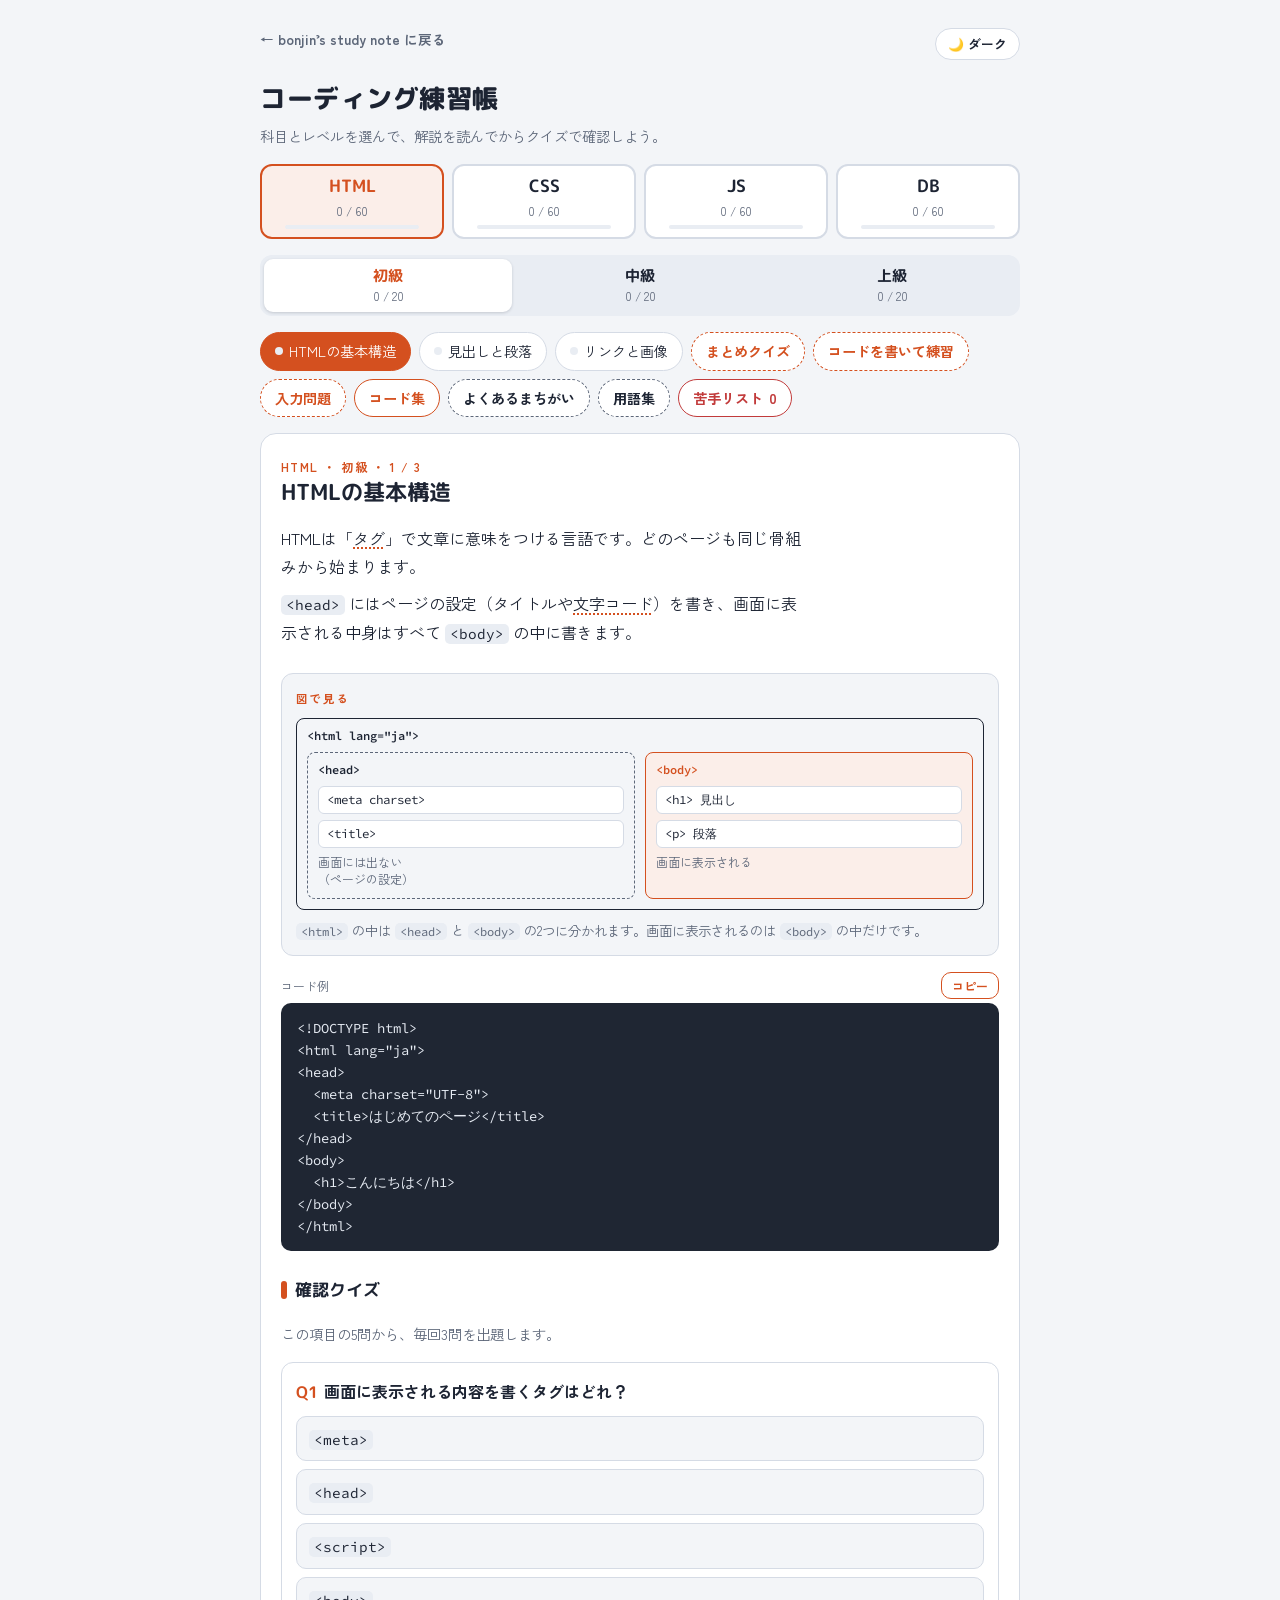
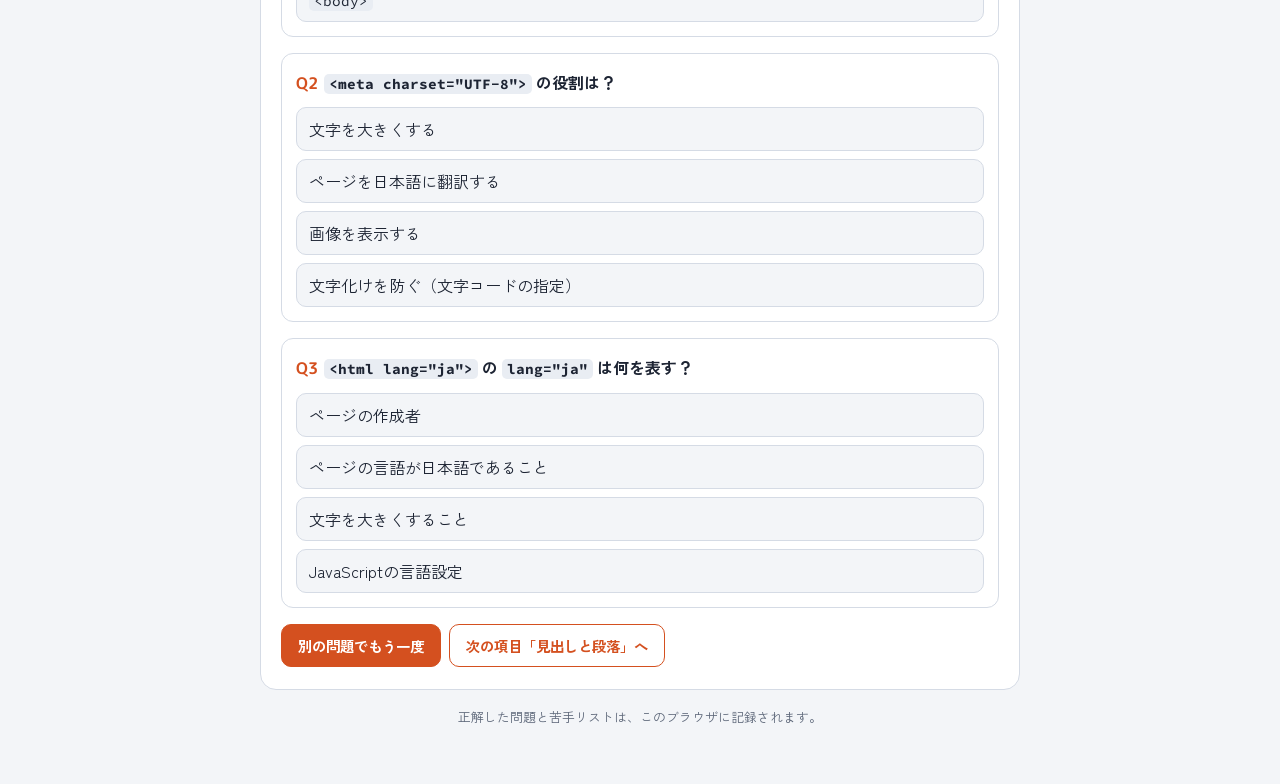
==== commit 5284a8d8: "Add files via upload" ====
--- a/coding.html
+++ b/coding.html
@@ -3,6 +3,7 @@
 <head>
 <meta charset="utf-8">
 <meta name="viewport" content="width=device-width,initial-scale=1,viewport-fit=cover">
+<script>try{var t=localStorage.getItem("theme");if(t==="light"||t==="dark")document.documentElement.dataset.theme=t;}catch(e){}</script>
 <title>コーディング練習帳</title>
 <link rel="preconnect" href="https://fonts.googleapis.com">
 <link rel="stylesheet" href="https://fonts.googleapis.com/css2?family=M+PLUS+Rounded+1c:wght@700;800&family=Zen+Kaku+Gothic+New:wght@400;500;700&family=Source+Code+Pro:wght@400;600&display=swap">
@@ -306,11 +307,17 @@
 footer{color:var(--muted);font-size:.8rem;text-align:center}
 @media (max-width:420px){.panel{padding:18px 14px}.cat b{font-size:.95rem}}
 @media (prefers-reduced-motion:no-preference){.choice,.chip,.cat,.lv{transition:background .15s,border-color .15s}}
+.back{align-self:flex-start;font-size:.85rem;color:var(--muted);text-decoration:none;font-weight:700}
+.back:hover{color:var(--accent);text-decoration:underline}
+.topbar{display:flex;justify-content:space-between;align-items:center;gap:12px}
+.theme-btn{font:inherit;font-size:.8rem;font-weight:700;color:var(--fg);background:var(--surface);border:1px solid var(--line);border-radius:99px;padding:4px 12px;cursor:pointer}
+.theme-btn:hover{border-color:var(--accent)}
 </style>
 </head>
 <body>
 
 <div class="wrap">
+  <div class="topbar"><a class="back" href="./">← bonjin’s study note に戻る</a><button type="button" class="theme-btn" id="themeBtn"></button></div>
   <header>
     <h1>コーディング練習帳</h1>
     <p>科目とレベルを選んで、解説を読んでからクイズで確認しよう。</p>
@@ -2835,6 +2842,15 @@
 $("#chips").addEventListener("click",e=>{const b=e.target.closest("[data-view]"); if(!b) return; const v=b.dataset.view; state.view=isNaN(v)?v:+v; render();});
 $("#panel").addEventListener("click",e=>{const b=e.target.closest("[data-go]"); if(!b) return; const v=b.dataset.go; state.view=isNaN(v)?v:+v; render(); window.scrollTo({top:0,behavior:"smooth"});});
 render();
+
+/* ===== ライト / ダーク切り替え（入口ページと共通の "theme"） ===== */
+(function(){
+  const btn=document.getElementById("themeBtn"), root=document.documentElement;
+  const now=()=>root.dataset.theme||(matchMedia("(prefers-color-scheme: dark)").matches?"dark":"light");
+  const show=()=>{const d=now()==="dark";btn.textContent=d?"☀ ライト":"🌙 ダーク";btn.setAttribute("aria-label",d?"ライトモードにする":"ダークモードにする");};
+  btn.addEventListener("click",()=>{const t=now()==="dark"?"light":"dark";root.dataset.theme=t;try{localStorage.setItem("theme",t);}catch(e){}show();});
+  show();
+})();
 </script>
 </body>
 </html>
--- a/style.css
+++ b/style.css
@@ -0,0 +1,112 @@
+:root {
+  --bg: #eef4f2;
+  --text:#2b3a36;
+  --card:#fff;
+  --bar:#e3e9e7;
+  --muted:#6b7a76;
+}
+:root[data-theme="dark"]{
+  --bg: #141a19;
+  --text:#e3ece9;
+  --card:#1f2826;
+  --bar:#2f3b38;
+  --muted:#9aaba6;
+}
+
+body {
+  background-color:var(--bg);
+  color: var(--text);
+  font-family: Meiryo,"Hiragino Sans",sans-serif;
+  margin: auto;
+  max-width: 960px;
+  padding: 24px;
+}
+
+.cardlist {
+  display: flex;
+  gap: 24px;
+}
+
+.card {
+  background-color: var(--card);
+  padding: 20px;
+  border-radius: 15px;
+  box-shadow: 0 4px 12px rgba(0,0,0,0.08);
+  flex:1;
+  text-decoration: none;
+  color:inherit;
+  transition: 0.2s;
+}
+
+.card:hover {
+  transform: translateY(-4px);
+  box-shadow: 0 8px 20px rgba(0,0,0,0.12);
+}
+
+.start {
+  font-weight: bold;
+}
+
+.coding .start {
+  color:#d4501f;
+}
+
+.java .start {
+  color: #7a4fc4;
+}
+
+.progress {
+  display:flex;
+  gap:12px;
+  align-items:center;
+}
+
+.progress-bar {
+  flex:1;
+  height: 8px;
+  background-color:var(--bar);
+  border-radius: 8px;
+  overflow: hidden;
+}
+
+.progress-fill {
+  height: 100%;
+}
+
+.coding .progress-fill {
+  background-color:#d4501f;
+}
+
+.java .progress-fill {
+  background-color:#7a4fc4;
+}
+
+.progress-text {
+  color: var(--muted);
+  font-size:0.85em;
+}
+
+.theme-btn {
+  background-color: var(--card);
+  color: var(--text);
+  border: 1px solid var(--bar);
+  border-radius: 99px;
+  padding: 4px 12px;
+  font-family: inherit;
+  font-size: 0.85em;
+  font-weight: bold;
+  cursor: pointer;
+  display: block;
+  margin-left: auto;
+}
+
+.theme-btn:hover {
+  border-color: #0f8273;
+}
+
+/*ここからスマホ用*/
+@media screen and (max-width:600px) {
+  .cardlist {
+    flex-direction:column;
+  }
+}
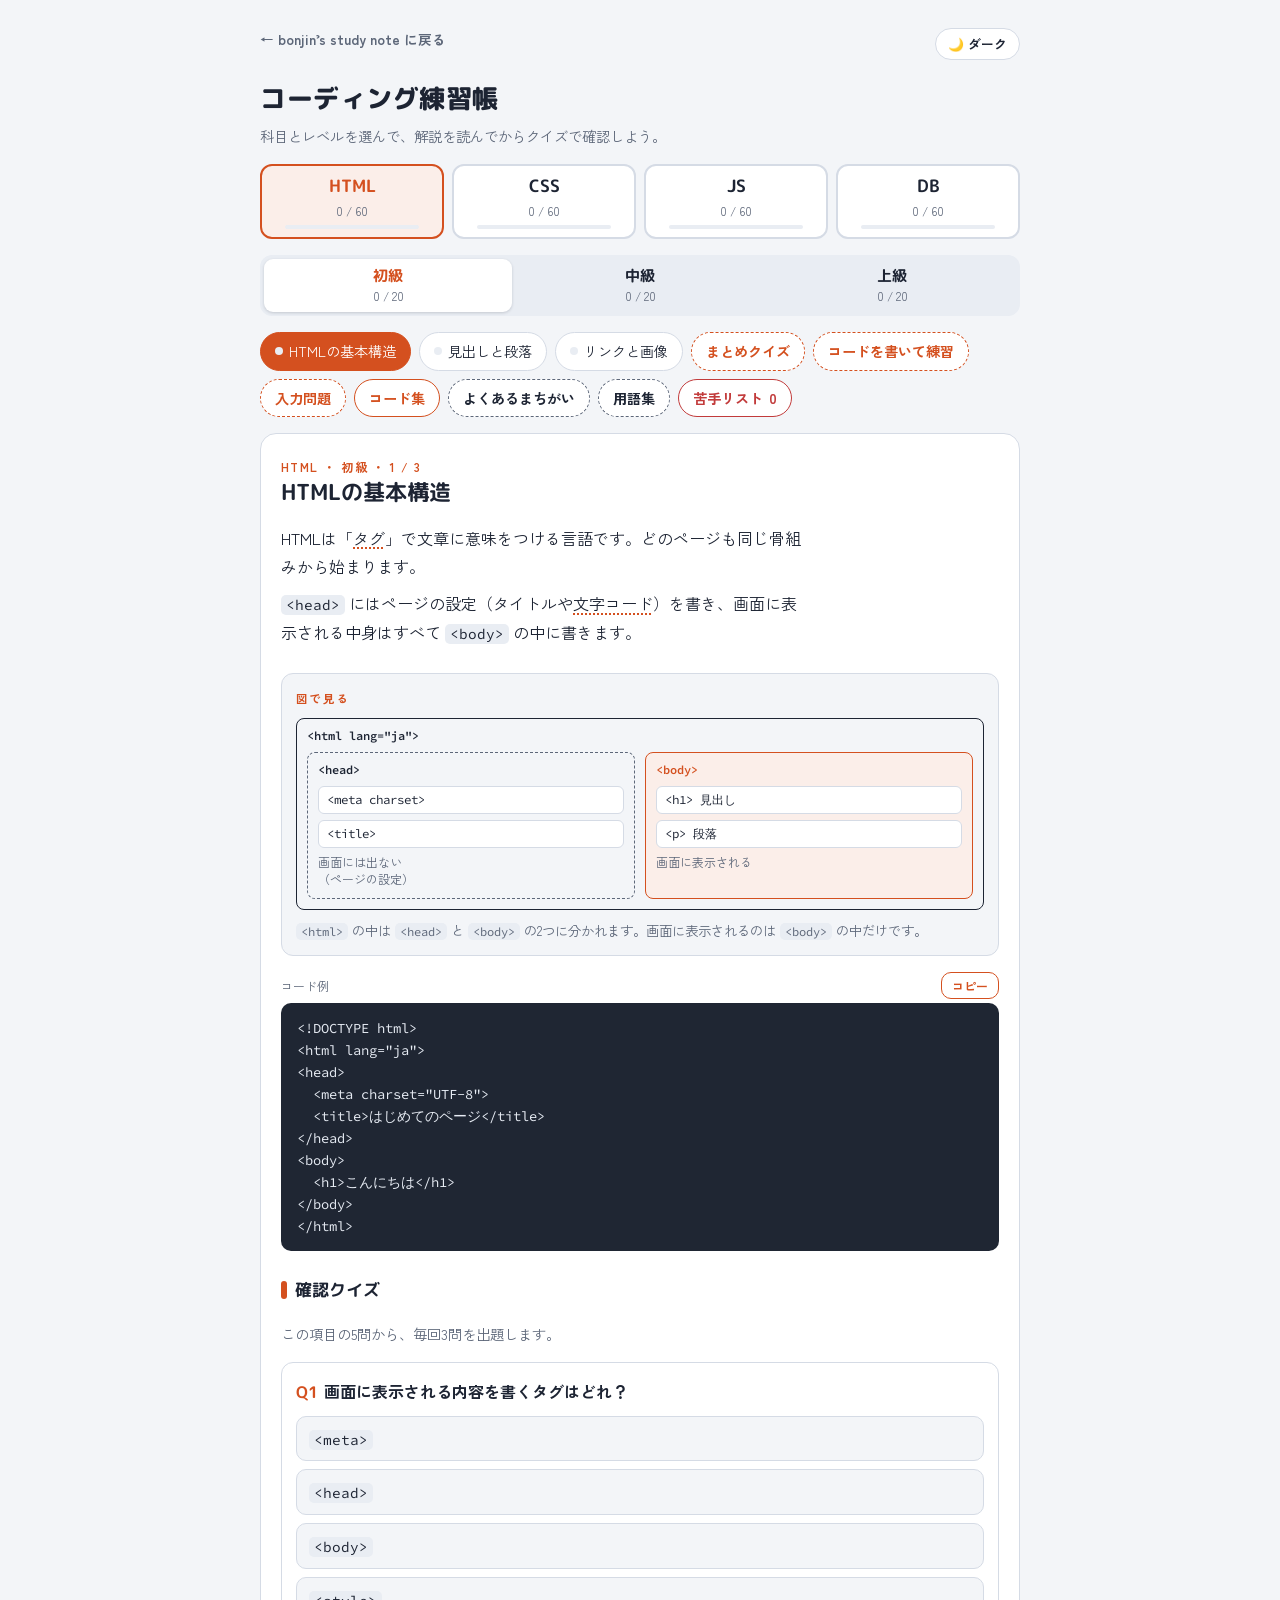
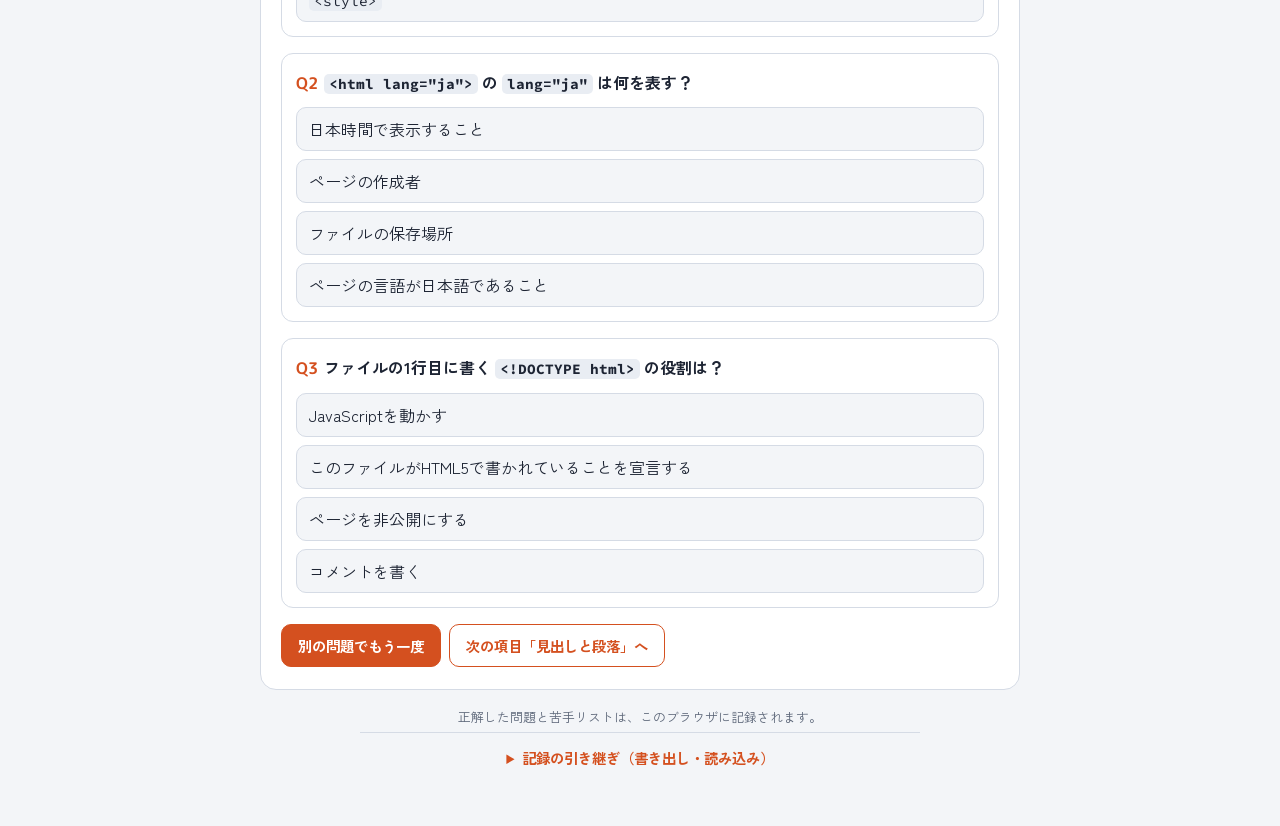
==== commit 460e9213: "Add files via upload" ====
--- a/coding.html
+++ b/coding.html
@@ -312,6 +312,15 @@
 .topbar{display:flex;justify-content:space-between;align-items:center;gap:12px}
 .theme-btn{font:inherit;font-size:.8rem;font-weight:700;color:var(--fg);background:var(--surface);border:1px solid var(--line);border-radius:99px;padding:4px 12px;cursor:pointer}
 .theme-btn:hover{border-color:var(--accent)}
+.xfer{border-top:1px solid var(--line);padding-top:12px;text-align:left;max-width:560px;margin:4px auto 0;width:100%}
+.xfer summary{text-align:center}
+.xfer-box{display:flex;flex-direction:column;gap:10px;margin-top:12px;font-size:.88rem;color:var(--fg)}
+.xfer-box h3{font-family:var(--f-display);font-size:.95rem;margin:6px 0 0}
+.xfer-box p{margin:0;color:var(--muted)}
+.xfer-box textarea{font-family:var(--f-code);font-size:.75rem;width:100%;min-height:84px;box-sizing:border-box;padding:8px;border-radius:10px;border:1px solid var(--line);background:var(--surface);color:var(--fg);resize:vertical}
+.xfer-row{display:flex;flex-wrap:wrap;gap:8px;align-items:center}
+.xfer-msg{font-weight:700}
+.xfer-msg.ok{color:var(--ok)} .xfer-msg.ng{color:var(--ng)}
 </style>
 </head>
 <body>
@@ -328,7 +337,21 @@
   <div class="banner" id="banner" hidden></div>
   <main class="panel" id="panel"></main>
   <div class="glpop" id="glpop" role="dialog" aria-label="用語の意味" hidden><b id="glw"></b><p id="gld"></p><button class="btn ghost" id="glx">閉じる</button></div>
-  <footer>正解した問題と苦手リストは、このブラウザに記録されます。</footer>
+  <footer>正解した問題と苦手リストは、このブラウザに記録されます。
+  <details class="xfer" id="xfer">
+    <summary>記録の引き継ぎ（書き出し・読み込み）</summary>
+    <div class="xfer-box">
+      <h3>① 記録を書き出す</h3>
+      <p>このブラウザの記録を文字にします。コピーして、引き継ぎ先の練習帳の「② 記録を読み込む」に貼りつけてください。</p>
+      <div class="xfer-row"><button type="button" class="btn" id="xferOut">書き出す</button><button type="button" class="btn ghost" id="xferCopy" hidden>コピー</button><span class="xfer-msg" id="xferOutMsg" role="status"></span></div>
+      <textarea id="xferOutText" readonly hidden aria-label="書き出した記録"></textarea>
+      <h3>② 記録を読み込む</h3>
+      <p>書き出した文字を貼りつけて「読み込む」を押します。今の記録は消えずに、正解済みの問題が足されます。</p>
+      <textarea id="xferInText" placeholder="ここに貼りつけ" aria-label="読み込む記録"></textarea>
+      <div class="xfer-row"><button type="button" class="btn" id="xferIn">読み込む</button><span class="xfer-msg" id="xferInMsg" role="status"></span></div>
+    </div>
+  </details>
+  </footer>
 </div>
 
 <script>
@@ -2851,6 +2874,35 @@
   btn.addEventListener("click",()=>{const t=now()==="dark"?"light":"dark";root.dataset.theme=t;try{localStorage.setItem("theme",t);}catch(e){}show();});
   show();
 })();
+
+/* ===== 記録の引き継ぎ（書き出し・読み込み） ===== */
+(function(){
+  const outBtn=$("#xferOut"),copyBtn=$("#xferCopy"),outText=$("#xferOutText"),outMsg=$("#xferOutMsg");
+  const inBtn=$("#xferIn"),inText=$("#xferInText"),inMsg=$("#xferInMsg");
+  const say=(el,ok,t)=>{el.className="xfer-msg "+(ok?"ok":"ng");el.textContent=t;};
+  outBtn.addEventListener("click",()=>{
+    outText.value=JSON.stringify({app:KEY,data:store});
+    outText.hidden=false; copyBtn.hidden=false; outText.focus(); outText.select();
+    const n=Object.keys(store.ok||{}).length+Object.keys(store.fill||{}).length;
+    say(outMsg,true,`書き出しました（正解済み ${n}問ぶん）。`);
+  });
+  copyBtn.addEventListener("click",()=>{
+    const fallback=()=>{outText.focus();outText.select();say(outMsg,false,"自動でコピーできませんでした。選択された文字を長押し（Ctrl+C）でコピーしてください。");};
+    try{navigator.clipboard.writeText(outText.value).then(()=>say(outMsg,true,"コピーしました。"),fallback);}catch(e){fallback();}
+  });
+  inBtn.addEventListener("click",()=>{
+    let obj;
+    try{obj=JSON.parse(inText.value.trim());}catch(e){say(inMsg,false,"読み込めませんでした。書き出した文字を、全部そのまま貼りつけてください。");return;}
+    if(!obj||typeof obj!=="object"){say(inMsg,false,"読み込めませんでした。");return;}
+    if(obj.app&&obj.app!==KEY){say(inMsg,false,"これは別の練習帳の記録です。同じ練習帳どうしで引き継いでください。");return;}
+    const d=obj.data||obj; let added=0;
+    ["ok","sql","write","fill","fav"].forEach(k=>{const src=d[k]; if(!src||typeof src!=="object") return; store[k]=store[k]||{};
+      Object.keys(src).forEach(id=>{if(src[id]&&!store[k][id]){store[k][id]=true; if(k==="ok"||k==="fill") added++;}});});
+    if(d.miss&&typeof d.miss==="object"){store.miss=store.miss||{};Object.keys(d.miss).forEach(id=>{store.miss[id]=Math.max(store.miss[id]||0,+d.miss[id]||1);});}
+    save(); render(); inText.value="";
+    say(inMsg,true,added?`読み込みました。正解済みが ${added}問 増えました。`:"読み込みました（新しく増えた正解はありませんでした）。");
+  });
+})();
 </script>
 </body>
 </html>
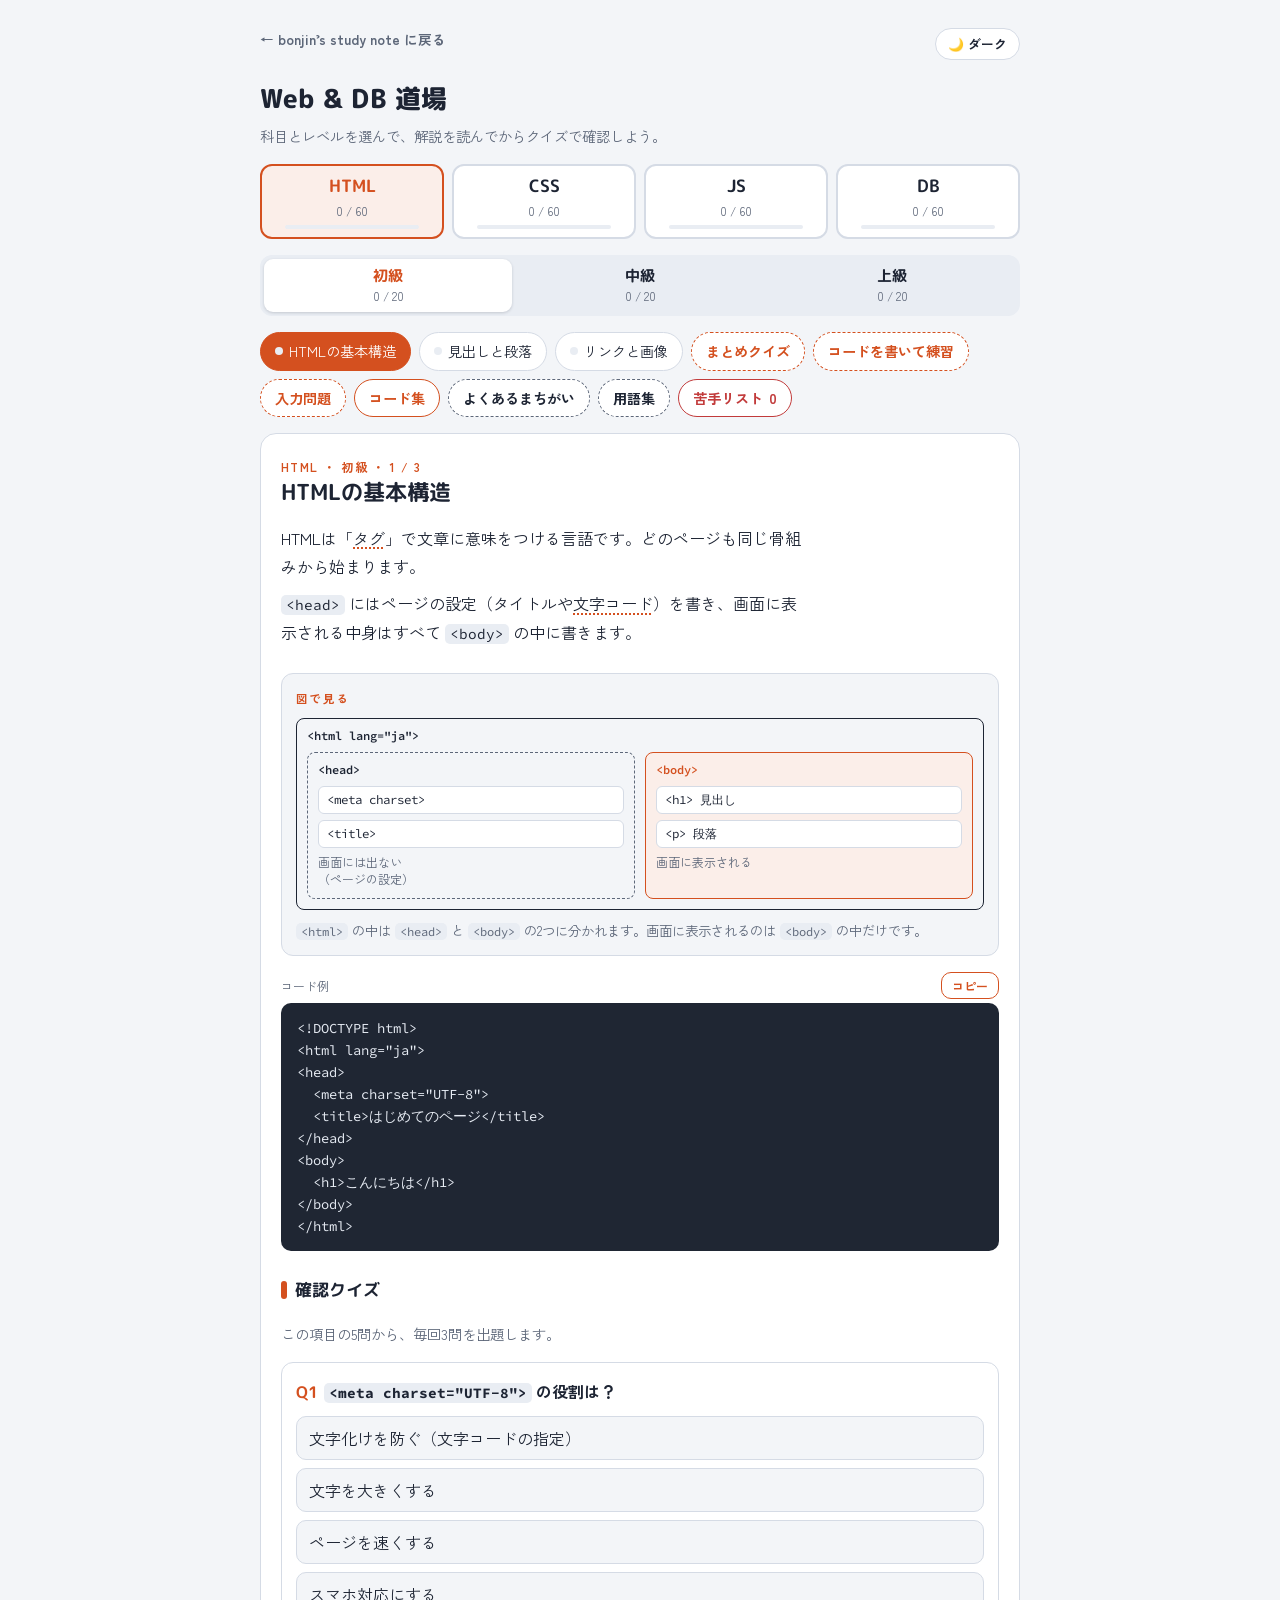
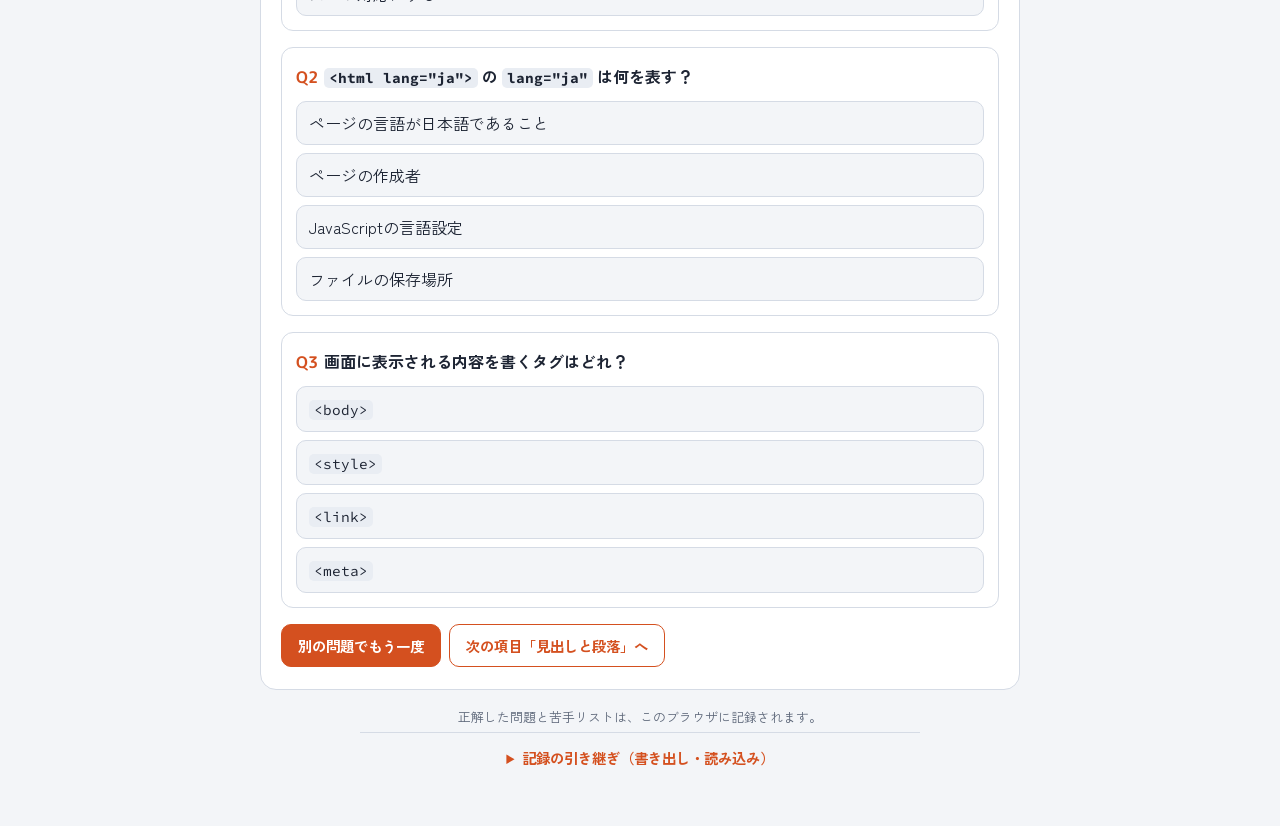
==== commit b048f5d3: "Add files via upload" ====
--- a/coding.html
+++ b/coding.html
@@ -4,7 +4,7 @@
 <meta charset="utf-8">
 <meta name="viewport" content="width=device-width,initial-scale=1,viewport-fit=cover">
 <script>try{var t=localStorage.getItem("theme");if(t==="light"||t==="dark")document.documentElement.dataset.theme=t;}catch(e){}</script>
-<title>コーディング練習帳</title>
+<title>Web & DB 道場</title>
 <link rel="preconnect" href="https://fonts.googleapis.com">
 <link rel="stylesheet" href="https://fonts.googleapis.com/css2?family=M+PLUS+Rounded+1c:wght@700;800&family=Zen+Kaku+Gothic+New:wght@400;500;700&family=Source+Code+Pro:wght@400;600&display=swap">
 <style>
@@ -328,7 +328,7 @@
 <div class="wrap">
   <div class="topbar"><a class="back" href="./">← bonjin’s study note に戻る</a><button type="button" class="theme-btn" id="themeBtn"></button></div>
   <header>
-    <h1>コーディング練習帳</h1>
+    <h1>Web & DB 道場</h1>
     <p>科目とレベルを選んで、解説を読んでからクイズで確認しよう。</p>
   </header>
   <nav class="cats" id="cats" role="tablist" aria-label="科目"></nav>
@@ -2264,6 +2264,13 @@
 let store={ok:{},sql:{},write:{},miss:{},fill:{},fav:{},last:null};
 try{const s=JSON.parse(localStorage.getItem(KEY)||"null"); if(s) store=Object.assign(store,s);}catch(e){}
 for(const k of ["ok","sql","write","miss","fill","fav"]) if(!store[k]||typeof store[k]!=="object") store[k]={};
+const DOJO_ID="coding";
+/* ===== 修練の記録（トップページ・修練録と共通） =====
+   dojo-log  : {"2026-11-06": {"coding": {"ok": 3, "ng": 1}, "run": {"ok": 2, "ng": 0}}}  その日の正解・不正解の回数
+   dojo-last : {"coding": {"ch": 4, "title": "Flexbox", "sub": "CSS ・ 中級"}}  最後に開いた項目 */
+function dojoToday(){const d=new Date();return d.getFullYear()+"-"+String(d.getMonth()+1).padStart(2,"0")+"-"+String(d.getDate()).padStart(2,"0");}
+function dojoLog(dojo,ok){if(ok===undefined)ok=true;try{const L=JSON.parse(localStorage.getItem("dojo-log")||"{}");const k=dojoToday();L[k]=L[k]||{};let d=L[k][dojo];if(typeof d!=="object"||!d)d={ok:+d||0,ng:0};d[ok?"ok":"ng"]++;L[k][dojo]=d;localStorage.setItem("dojo-log",JSON.stringify(L));}catch(e){}}
+function dojoLast(dojo,info){try{const M=JSON.parse(localStorage.getItem("dojo-last")||"{}");info.at=Date.now();M[dojo]=info;localStorage.setItem("dojo-last",JSON.stringify(M));}catch(e){}}
 function save(){try{localStorage.setItem(KEY,JSON.stringify(store));}catch(e){}}
 
 let state={cat:"html",lv:0,view:0};
@@ -2357,10 +2364,10 @@
       box.querySelectorAll(".choice").forEach((x,j)=>{x.disabled=true; if(j===a) x.classList.add("right");});
       let extra="";
       if(ok){
-        store.ok[it.id]=true;
+        store.ok[it.id]=true; dojoLog(DOJO_ID);
         if(store.miss[it.id]){delete store.miss[it.id]; extra=`<div class="why small">苦手リストから外しました。</div>`;}
       }else{
-        b.classList.add("wrong");
+        b.classList.add("wrong"); dojoLog(DOJO_ID,false);
         store.miss[it.id]=(store.miss[it.id]||0)+1;
         const w=whyOf(it.q,chosen);
         if(w) extra+=`<div class="why"><b>あなたの答え</b> ${md(chosen)}<br>${md(w)}</div>`;
@@ -2509,8 +2516,10 @@
     if(ok){
       inp.classList.add("ok");
       fb.innerHTML=`<strong class="ok">正解！</strong> ${md(q.e)}`;
+      dojoLog(DOJO_ID);
       if(!store.fill[q.id]){store.fill[q.id]=true;save();}
     }else{
+      dojoLog(DOJO_ID,false);
       const near=!cs?false:q.ans.some(a=>normAns(a,false)===normAns(inp.value,false));
       fb.innerHTML=`<strong class="ng">もう少し</strong> ${near?"大文字・小文字が違います。JavaScript では区別されます。":"もう一度考えてみましょう。"} <button class="btn ghost" data-show="${n}" style="padding:2px 10px;font-size:.78rem">答えを見る</button>`;
     }
@@ -2690,7 +2699,7 @@
   $("#wshow").addEventListener("click",()=>$("#wansbox").hidden=!$("#wansbox").hidden);
   ta.addEventListener("keydown",e=>{if(e.key==="Tab"&&!e.shiftKey){e.preventDefault();const s=ta.selectionStart;ta.setRangeText("  ",s,ta.selectionEnd,"end");ta.dispatchEvent(new Event("input"));}});
   const say=(ok,msg)=>{j.hidden=false;j.innerHTML=`<strong class="${ok?"ok":"ng"}">${ok?"正解！":"もう少し"}</strong> ${md(msg)}`;};
-  const clear=()=>{if(!store.write[ex.id]){store.write[ex.id]=true;save();const b=$(`[data-wx="${i}"]`);b&&b.classList.add("done");}};
+  const clear=()=>{dojoLog(DOJO_ID);if(!store.write[ex.id]){store.write[ex.id]=true;save();const b=$(`[data-wx="${i}"]`);b&&b.classList.add("done");}};
   const mustFail=code=>{for(const [re,msg] of (ex.must||[])){if(!re.test(code))return msg;}return "";};
 
   if(kind==="html"||kind==="css"){
@@ -2832,7 +2841,7 @@
     out.innerHTML=(ex.after?`<p class="sub">実行後に <code>${esc(ex.after)}</code> で確認した結果：</p>`:"")+tableHTML(mine);
     for(const [re,msg] of (ex.must||[])){if(!re.test(q)){say(false,msg);return;}}
     const ok=norm(mine,ex.ordered)===norm(runSet(ex.a,ex.after),ex.ordered);
-    if(ok){say(true,"期待どおりの結果が出ました。"); if(!store.sql[ex.i]){store.sql[ex.i]=true; save(); const b=$(`[data-ex="${k}"]`); b&&b.classList.add("done");}}
+    if(ok){say(true,"期待どおりの結果が出ました。"); dojoLog(DOJO_ID); if(!store.sql[ex.i]){store.sql[ex.i]=true; save(); const b=$(`[data-ex="${k}"]`); b&&b.classList.add("done");}}
     else say(false,"結果が答えと違います。列や条件、並び順を見直してみましょう。");
   });
 }
@@ -2842,6 +2851,8 @@
   if(!T[state.cat][state.lv]) state.lv=0;
   if(typeof state.view==="number"&&!T[state.cat][state.lv][state.view]) state.view=0;
   store.last=state; save();
+  if(typeof state.view==="number"){const tp=T[state.cat][state.lv][state.view];let ch=state.view+1;for(let l=0;l<state.lv;l++)ch+=T[state.cat][l].length;
+    dojoLast(DOJO_ID,{ch:ch,title:tp.title,sub:SUBJ[state.cat].full.replace(/（.*）/,"")+" ・ "+LV[state.lv]});}
   refreshNav();
   if(state.view==="mix") renderMix();
   else if(state.view==="write") renderWrite();
--- a/style.css
+++ b/style.css
@@ -1,112 +1,121 @@
-:root {
-  --bg: #eef4f2;
-  --text:#2b3a36;
-  --card:#fff;
-  --bar:#e3e9e7;
-  --muted:#6b7a76;
-}
-:root[data-theme="dark"]{
-  --bg: #141a19;
-  --text:#e3ece9;
-  --card:#1f2826;
-  --bar:#2f3b38;
-  --muted:#9aaba6;
-}
-
-body {
-  background-color:var(--bg);
-  color: var(--text);
-  font-family: Meiryo,"Hiragino Sans",sans-serif;
-  margin: auto;
-  max-width: 960px;
-  padding: 24px;
-}
-
-.cardlist {
-  display: flex;
-  gap: 24px;
-}
-
-.card {
-  background-color: var(--card);
-  padding: 20px;
-  border-radius: 15px;
-  box-shadow: 0 4px 12px rgba(0,0,0,0.08);
-  flex:1;
-  text-decoration: none;
-  color:inherit;
-  transition: 0.2s;
-}
-
-.card:hover {
-  transform: translateY(-4px);
-  box-shadow: 0 8px 20px rgba(0,0,0,0.12);
-}
-
-.start {
-  font-weight: bold;
-}
-
-.coding .start {
-  color:#d4501f;
-}
-
-.java .start {
-  color: #7a4fc4;
-}
-
-.progress {
-  display:flex;
-  gap:12px;
-  align-items:center;
-}
-
-.progress-bar {
-  flex:1;
-  height: 8px;
-  background-color:var(--bar);
-  border-radius: 8px;
-  overflow: hidden;
-}
-
-.progress-fill {
-  height: 100%;
-}
-
-.coding .progress-fill {
-  background-color:#d4501f;
-}
-
-.java .progress-fill {
-  background-color:#7a4fc4;
-}
-
-.progress-text {
-  color: var(--muted);
-  font-size:0.85em;
-}
-
-.theme-btn {
-  background-color: var(--card);
-  color: var(--text);
-  border: 1px solid var(--bar);
-  border-radius: 99px;
-  padding: 4px 12px;
-  font-family: inherit;
-  font-size: 0.85em;
-  font-weight: bold;
-  cursor: pointer;
-  display: block;
-  margin-left: auto;
-}
-
-.theme-btn:hover {
-  border-color: #0f8273;
-}
-
-/*ここからスマホ用*/
-@media screen and (max-width:600px) {
-  .cardlist {
-    flex-direction:column;
-  }
-}+:root {
+  --bg: #eef4f2;
+  --text:#2b3a36;
+  --card:#fff;
+  --bar:#e3e9e7;
+  --muted:#6b7a76;
+}
+
+:root[data-theme="dark"]{
+  --bg: #141a19;
+  --text:#e3ece9;
+  --card:#1f2826;
+  --bar:#2f3b38;
+  --muted:#9aaba6;
+}
+
+body {
+  background-color:var(--bg);
+  color: var(--text);
+  font-family: Meiryo,"Hiragino Sans",sans-serif;
+  margin: auto;
+  max-width: 960px;
+  padding: 24px;
+}
+
+.theme-btn {
+  background-color: var(--card);
+  color: var(--text);
+  border: 1px solid var(--bar);
+  border-radius: 99px;
+  padding: 4px 12px;
+  font-family: inherit;
+  font-size: 0.85em;
+  font-weight: bold;
+  cursor: pointer;
+  display: block;
+  margin-left: auto;
+}
+
+.theme-btn:hover {
+  border-color: #0f8273;
+}
+
+.cardlist {
+  display: flex;
+  gap: 24px;
+}
+
+.card {
+  background-color: var(--card);
+  padding: 20px;
+  border-radius: 15px;
+  box-shadow: 0 4px 12px rgba(0,0,0,0.08);
+  flex:1;
+  text-decoration: none;
+  color:inherit;
+  transition: 0.2s;
+}
+
+.card:hover {
+  transform: translateY(-4px);
+  box-shadow: 0 8px 20px rgba(0,0,0,0.12);
+}
+
+.start {
+  font-weight: bold;
+}
+
+.coding .start {
+  color:#d4501f;
+}
+
+.java .start {
+  color: #7a4fc4;
+}
+
+.run .start {
+  color: #2d68cf;
+}
+
+.progress {
+  display:flex;
+  gap:12px;
+  align-items:center;
+}
+
+.progress-bar {
+  flex:1;
+  height: 8px;
+  background-color:var(--bar);
+  border-radius: 8px;
+  overflow: hidden;
+}
+
+.progress-fill {
+  height: 100%;
+}
+
+.coding .progress-fill {
+  background-color:#d4501f;
+}
+
+.java .progress-fill {
+  background-color:#7a4fc4;
+}
+
+.run .progress-fill {
+  background-color:#2d68cf;
+}
+
+.progress-text {
+  color: var(--muted);
+  font-size:0.85em;
+}
+
+/*ここからスマホ用*/
+@media screen and (max-width:600px) {
+  .cardlist {
+    flex-direction:column;
+  }
+}
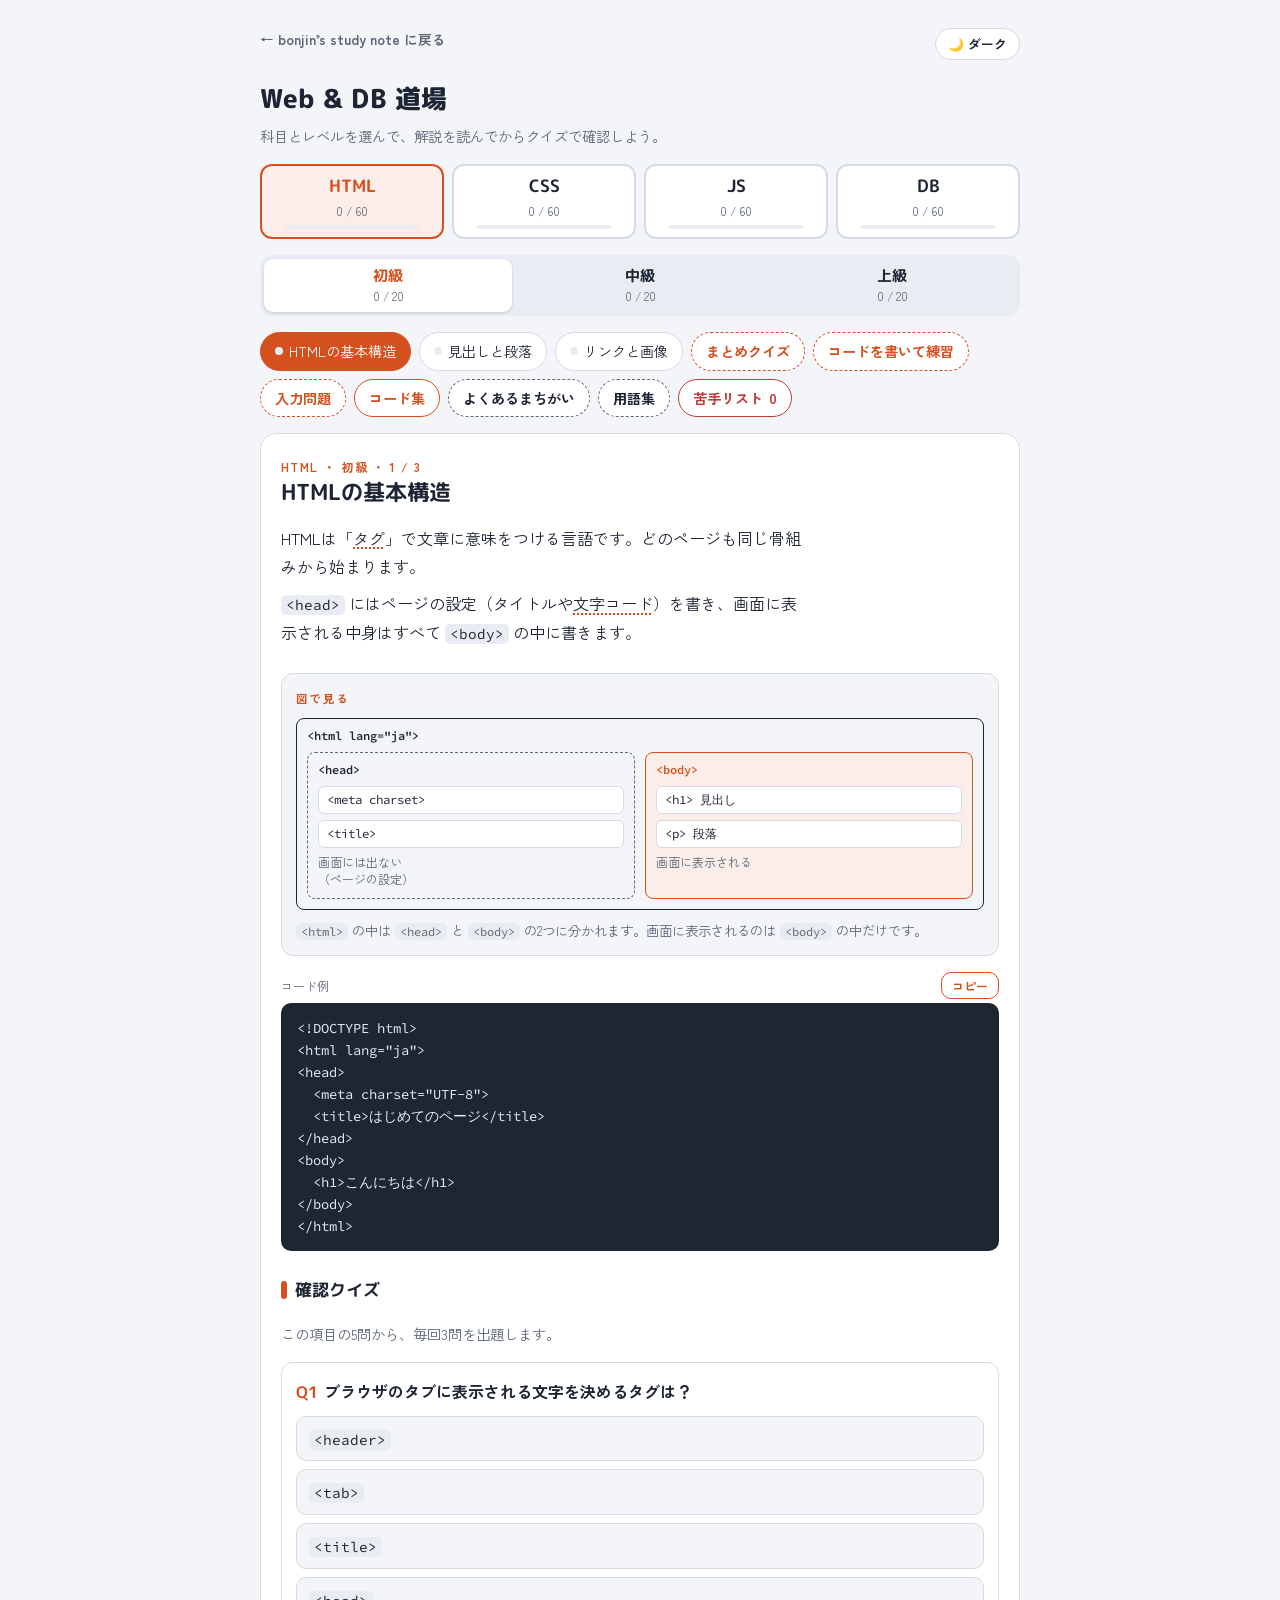
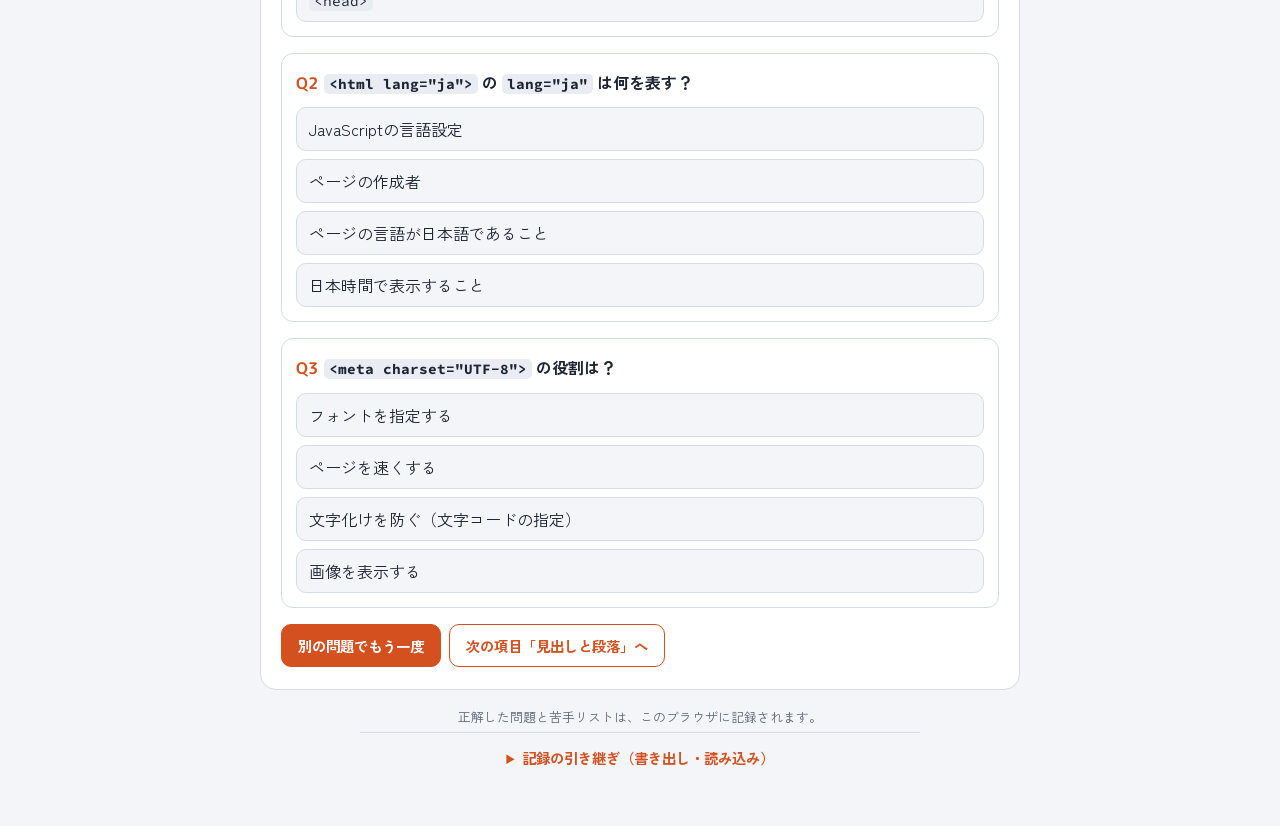
==== commit 15f7e101: "Add files via upload" ====
--- a/coding.html
+++ b/coding.html
@@ -2270,6 +2270,8 @@
    dojo-last : {"coding": {"ch": 4, "title": "Flexbox", "sub": "CSS ・ 中級"}}  最後に開いた項目 */
 function dojoToday(){const d=new Date();return d.getFullYear()+"-"+String(d.getMonth()+1).padStart(2,"0")+"-"+String(d.getDate()).padStart(2,"0");}
 function dojoLog(dojo,ok){if(ok===undefined)ok=true;try{const L=JSON.parse(localStorage.getItem("dojo-log")||"{}");const k=dojoToday();L[k]=L[k]||{};let d=L[k][dojo];if(typeof d!=="object"||!d)d={ok:+d||0,ng:0};d[ok?"ok":"ng"]++;L[k][dojo]=d;localStorage.setItem("dojo-log",JSON.stringify(L));}catch(e){}}
+function dojoRevenge(id){try{const R=JSON.parse(localStorage.getItem("dojo-revenge")||"{}");R[id]={at:Date.now(),n:((R[id]&&R[id].n)||0)+1};localStorage.setItem("dojo-revenge",JSON.stringify(R));}catch(e){}}
+function dojoCopy(){try{localStorage.setItem("dojo-copy",String((+localStorage.getItem("dojo-copy")||0)+1));}catch(e){}}
 function dojoLast(dojo,info){try{const M=JSON.parse(localStorage.getItem("dojo-last")||"{}");info.at=Date.now();M[dojo]=info;localStorage.setItem("dojo-last",JSON.stringify(M));}catch(e){}}
 function save(){try{localStorage.setItem(KEY,JSON.stringify(store));}catch(e){}}
 
@@ -2365,7 +2367,7 @@
       let extra="";
       if(ok){
         store.ok[it.id]=true; dojoLog(DOJO_ID);
-        if(store.miss[it.id]){delete store.miss[it.id]; extra=`<div class="why small">苦手リストから外しました。</div>`;}
+        if(store.miss[it.id]){delete store.miss[it.id]; dojoRevenge(it.id); extra=`<div class="why small">苦手リストから外しました。</div>`;}
       }else{
         b.classList.add("wrong"); dojoLog(DOJO_ID,false);
         store.miss[it.id]=(store.miss[it.id]||0)+1;
@@ -2402,7 +2404,7 @@
   $("#copy").addEventListener("click",e=>{
     const btn=e.currentTarget;
     const done=()=>{btn.textContent="コピーしました"; setTimeout(()=>btn.textContent="コピー",1500);};
-    try{navigator.clipboard.writeText(tp.code).then(done,selectCode);}catch(err){selectCode();}
+    dojoCopy();try{navigator.clipboard.writeText(tp.code).then(done,selectCode);}catch(err){selectCode();}
   });
 }
 function selectCode(){const r=document.createRange(); r.selectNodeContents($("#panel pre")); const s=getSelection(); s.removeAllRanges(); s.addRange(r);}
@@ -2571,7 +2573,7 @@
     const c=e.target.closest("[data-copy]");
     if(c){const s=list.find(x=>x.id===c.dataset.copy);const done=()=>{c.textContent="コピーしました";setTimeout(()=>c.textContent="コピー",1500);};
       const sel=()=>{const r=document.createRange();r.selectNodeContents(c.closest(".cd").querySelector("pre"));const g=getSelection();g.removeAllRanges();g.addRange(r);c.textContent="選択しました（コピーしてください）";};
-      try{navigator.clipboard.writeText(s.code).then(done,sel);}catch(err){sel();}return;}
+      dojoCopy();try{navigator.clipboard.writeText(s.code).then(done,sel);}catch(err){sel();}return;}
     const p=e.target.closest("[data-pv]");
     if(p){const s=list.find(x=>x.id===p.dataset.pv),box=p.closest(".cd").querySelector(".cd-pv");
       if(box.innerHTML){box.innerHTML="";p.textContent="見た目を見る";return;}
--- a/style.css
+++ b/style.css
@@ -1,121 +1,1120 @@
+/* =========================================================
+   bonjin's study note ― 道場デザイン（Stitch「Dojo Discipline」を再現）
+   色は :root で名前をつけて、ダークのときは中身を入れ替える
+   ========================================================= */
+
+/* ===== 色（ライト） ===== */
 :root {
-  --bg: #eef4f2;
-  --text:#2b3a36;
-  --card:#fff;
-  --bar:#e3e9e7;
-  --muted:#6b7a76;
-}
-
-:root[data-theme="dark"]{
-  --bg: #141a19;
-  --text:#e3ece9;
-  --card:#1f2826;
-  --bar:#2f3b38;
-  --muted:#9aaba6;
+  --bg: #fbf7f2;
+  --text: #231f1d;
+  --sumi: #1c1917;            /* 見出しの墨色 */
+  --lead: #665448;            /* 説明文 */
+  --label: #7c695c;           /* 小さいラベル */
+
+  --header-bg: rgba(251, 247, 242, 0.9);
+  --header-line: #ebdccf;
+  --nav-bg: rgba(251, 247, 242, 0.95);
+  --nav-text: #7a675a;
+  --nav-hover: #231f1d;
+  --nav-active: #a63810;
+
+  --badge-bg: #f1e5d4;
+  --badge-line: #dfd0be;
+  --badge-text: #70523e;
+
+  --strip-bg: #f4ebe0;
+  --strip-line: #e5d8c6;
+  --fire: #a63810;
+  --fire-soft: rgba(166, 56, 16, 0.12);
+  --fire-text: #a63810;
+  --fire-note: #a63810;
+  --strip-glow: rgba(166, 56, 16, 0.05);
+
+  --chip-bg: #ebdccb;
+  --chip-line: #dccebc;
+  --chip-text: #665448;
+
+  --card-1: #fdfbf7;
+  --card-2: #f7f0e6;
+  --card-3: #f2e7d7;
+  --card-line: #d8c5ad;
+  --card-shadow: 0 4px 16px rgba(60, 40, 20, 0.08), inset 0 1px 0 rgba(255, 255, 255, 0.8);
+  --hole: #cbba9f;
+  --hole-line: #a49176;
+  --hole-dot: #827059;
+  --card-name: #1c1917;
+  --card-desc: #5e4b3f;
+  --badge-word: #825b39;
+
+  --plate-bg: rgba(237, 226, 210, 0.7);
+  --plate-line: #decbb4;
+  --plate-label: #786455;
+  --plate-title: #241f1a;
+
+  --prog-text: #5f4e42;
+  --prog-num: #1c1917;
+  --bar: #decbb3;
+
+  --advice-1: #f5ede2;
+  --advice-2: #f7f0e6;
+  --advice-3: #f4ebe0;
+  --advice-line: #ded1be;
+  --advice-head: #a63810;
+  --advice-sub: #7d695b;
+  --advice-text: #2a241f;
+
+  --switch-bg: #eee3d5;
+  --switch-line: #ddccba;
+  --gear-bg: #9b2f00;
+  --gear-ring: #e6cbb9;
+
+  /* 道場ごとの色（ライト） */
+  --coding: #a63810;  --coding-tag-bg: #fdeadc; --coding-tag-text: #9c320a; --coding-tag-line: rgba(223, 118, 67, 0.3);
+  --coding-icon-bg: rgba(201, 75, 18, 0.15); --coding-icon-line: rgba(201, 75, 18, 0.3); --coding-icon: #a63810;
+  --coding-badge: #c94b12; --coding-ch: #a63810; --coding-check: #a63810;
+  --coding-bar: linear-gradient(to right, #d9652c, #a63810);
+  --coding-btn: linear-gradient(to bottom, #b83c12, #8d2a07); --coding-btn-line: #7a2304; --coding-btn-shadow: rgba(141, 42, 7, 0.35);
+  --coding-glow: rgba(166, 56, 16, 0.1);
+
+  --java: #572b8c;  --java-tag-bg: #f3ecf9; --java-tag-text: #55278c; --java-tag-line: rgba(129, 77, 189, 0.3);
+  --java-icon-bg: rgba(87, 43, 140, 0.15); --java-icon-line: rgba(87, 43, 140, 0.3); --java-icon: #572b8c;
+  --java-badge: #6935a8; --java-ch: #572b8c; --java-check: #572b8c;
+  --java-bar: linear-gradient(to right, #7a42be, #502482);
+  --java-btn: linear-gradient(to bottom, #6432a1, #471e78); --java-btn-line: #3b1766; --java-btn-shadow: rgba(71, 30, 120, 0.35);
+  --java-glow: rgba(87, 43, 140, 0.1);
+
+  --run: #15527a;  --run-tag-bg: #e9f2f8; --run-tag-text: #124d73; --run-tag-line: rgba(43, 122, 168, 0.3);
+  --run-icon-bg: rgba(21, 82, 122, 0.15); --run-icon-line: rgba(21, 82, 122, 0.3); --run-icon: #15527a;
+  --run-badge: #1e618f; --run-ch: #15527a; --run-check: #15527a;
+  --run-bar: linear-gradient(to right, #2a7aa8, #124d73);
+  --run-btn: linear-gradient(to bottom, #1b5f8c, #0f3c5b); --run-btn-line: #0d344f; --run-btn-shadow: rgba(15, 60, 91, 0.35);
+  --run-glow: rgba(21, 82, 122, 0.12);
+
+  /* 書体 */
+  --f-brush: "Shippori Mincho", "Noto Serif JP", serif;
+  --f-serif: "Noto Serif JP", serif;
+  --f-sans: "Noto Sans JP", Meiryo, "Hiragino Sans", sans-serif;
+  --f-mono: "JetBrains Mono", monospace;
+}
+
+/* ===== 色（ダーク） ===== */
+:root[data-theme="dark"] {
+  --bg: #181614;
+  --text: #ede6df;
+  --sumi: #f8f4ed;
+  --lead: #ad9c90;
+  --label: #9e8d81;
+
+  --header-bg: rgba(24, 22, 20, 0.9);
+  --header-line: #2f2924;
+  --nav-bg: rgba(24, 22, 20, 0.95);
+  --nav-text: #a19083;
+  --nav-hover: #f4eee6;
+  --nav-active: #ff8f64;
+
+  --badge-bg: #28221d;
+  --badge-line: #3e342c;
+  --badge-text: #d3bcab;
+
+  --strip-bg: #201d19;
+  --strip-line: #332e27;
+  --fire-soft: rgba(166, 56, 16, 0.25);
+  --fire-text: #ff9871;
+  --fire-note: #ff8f64;
+  --strip-glow: rgba(166, 56, 16, 0.1);
+
+  --chip-bg: #2a241f;
+  --chip-line: #3c342d;
+  --chip-text: #c4b3a4;
+
+  --card-1: #24201c;
+  --card-2: #1e1b18;
+  --card-3: #171512;
+  --card-line: #42382e;
+  --card-shadow: 0 4px 16px rgba(0, 0, 0, 0.5), inset 0 1px 0 rgba(255, 255, 255, 0.05);
+  --hole: #12100e;
+  --hole-line: #383028;
+  --hole-dot: #000000;
+  --card-name: #faf6f0;
+  --card-desc: #b3a193;
+  --badge-word: #cbb094;
+
+  --plate-bg: #181512;
+  --plate-line: #352d24;
+  --plate-label: #9e8c7e;
+  --plate-title: #ece4da;
+
+  --prog-text: #b5a496;
+  --prog-num: #f2ece4;
+  --bar: #2d261f;
+
+  --advice-1: #221e1a;
+  --advice-2: #1e1a17;
+  --advice-3: #1a1714;
+  --advice-line: #3d342b;
+  --advice-head: #ff9062;
+  --advice-sub: #a89587;
+  --advice-text: #e4dbd0;
+
+  --switch-bg: #2b2622;
+  --switch-line: #423a33;
+  --gear-bg: #a63810;
+  --gear-ring: #442c22;
+
+  --coding-tag-bg: #3d1d11; --coding-tag-text: #ffab86;
+  --coding-icon-bg: rgba(201, 75, 18, 0.25); --coding-icon: #ff905f;
+  --coding-badge: #ff8b54; --coding-ch: #ff8f64; --coding-check: #ff8756;
+  --coding-bar: linear-gradient(to right, #ff8b54, #d9561e);
+  --coding-btn: linear-gradient(to bottom, #c94b12, #912d06);
+
+  --java-tag-bg: #2b183d; --java-tag-text: #d3afff;
+  --java-icon-bg: rgba(87, 43, 140, 0.25); --java-icon: #c99eff;
+  --java-badge: #b88ef5; --java-ch: #c396ff; --java-check: #b98df8;
+  --java-bar: linear-gradient(to right, #a77ae8, #7b46c2);
+  --java-btn: linear-gradient(to bottom, #763ec0, #4e2283);
+
+  --run-tag-bg: #132838; --run-tag-text: #8bd1ff;
+  --run-icon-bg: rgba(21, 82, 122, 0.25); --run-icon: #6cc0f8;
+  --run-badge: #5eb7f2; --run-ch: #63beff; --run-check: #5cb7f3;
+  --run-bar: linear-gradient(to right, #5ebcf7, #1e6ca3);
+  --run-btn: linear-gradient(to bottom, #216f9f, #12486c);
+}
+
+/* ===== ページ全体 ===== */
+* {
+  box-sizing: border-box;
+}
+
+html {
+  -webkit-text-size-adjust: 100%;
 }
 
 body {
-  background-color:var(--bg);
+  margin: 0;
+  min-height: 100vh;
+  background-color: var(--bg);
   color: var(--text);
-  font-family: Meiryo,"Hiragino Sans",sans-serif;
-  margin: auto;
-  max-width: 960px;
-  padding: 24px;
-}
-
-.theme-btn {
-  background-color: var(--card);
-  color: var(--text);
-  border: 1px solid var(--bar);
-  border-radius: 99px;
-  padding: 4px 12px;
-  font-family: inherit;
-  font-size: 0.85em;
-  font-weight: bold;
+  font-family: var(--f-sans);
+  line-height: 1.5;
+  transition: background-color 0.3s, color 0.3s;
+}
+
+::selection {
+  background-color: #ffdbd0;
+  color: #390c00;
+}
+
+a {
+  color: inherit;
+  text-decoration: none;
+}
+
+/* アイコン（Material Symbols）：読み込み前に英単語が見えて崩れないよう、1文字分の幅に固定 */
+.material-symbols-outlined {
+  display: inline-block;
+  width: 1em;
+  height: 1em;
+  line-height: 1;
+  overflow: hidden;
+  white-space: nowrap;
+  font-variation-settings: "FILL" 0;
+}
+
+.material-symbols-outlined.fill {
+  font-variation-settings: "FILL" 1;
+}
+
+/* ===== ヘッダー ===== */
+.site-header {
+  position: fixed;
+  top: 0;
+  left: 0;
+  right: 0;
+  z-index: 50;
+  padding-top: env(safe-area-inset-top, 0px);
+  background-color: var(--header-bg);
+  backdrop-filter: blur(24px);
+  -webkit-backdrop-filter: blur(24px);
+  border-bottom: 1px solid var(--header-line);
+  box-shadow: 0 2px 12px rgba(40, 30, 20, 0.04);
+}
+
+.header-inner {
+  height: 64px;
+  max-width: 1024px;
+  margin: 0 auto;
+  padding: 0 16px;
+  display: flex;
+  align-items: center;
+  justify-content: space-between;
+  gap: 8px;
+}
+
+.brand {
+  display: flex;
+  align-items: center;
+  gap: 10px;
+  min-width: 0;
+  flex: 1;
+}
+
+/* ロゴ（画像が届くまでの「凡」マーク） */
+.brand-logo {
+  flex: none;
+  width: 32px;
+  height: 32px;
+  border-radius: 6px;
+  display: flex;
+  align-items: center;
+  justify-content: center;
+  background: linear-gradient(to bottom, #b83c12, #8d2a07);
+  color: #fff;
+  font-family: var(--f-brush);
+  font-size: 18px;
+  font-weight: 800;
+  filter: drop-shadow(0 1px 1px rgba(0, 0, 0, 0.05));
+}
+
+.brand-logo img {
+  height: 32px;
+  width: auto;
+}
+
+.brand-text {
+  display: flex;
+  flex-direction: column;
+  min-width: 0;
+}
+
+.brand-name {
+  font-family: var(--f-brush);
+  font-size: 20px;
+  font-weight: 700;
+  letter-spacing: -0.025em;
+  line-height: 1;
+  color: #1c1917;
+  white-space: nowrap;
+  overflow: hidden;
+  text-overflow: ellipsis;
+}
+
+:root[data-theme="dark"] .brand-name {
+  color: #f8f5f0;
+}
+
+.brand-sub {
+  margin-top: 4px;
+  font-size: 11px;
+  font-weight: 600;
+  letter-spacing: 0.1em;
+  line-height: 1;
+  text-transform: uppercase;
+  color: #856f62;
+  white-space: nowrap;
+  overflow: hidden;
+  text-overflow: ellipsis;
+}
+
+:root[data-theme="dark"] .brand-sub {
+  color: #ab978a;
+}
+
+.header-tools {
+  flex: none;
+  display: flex;
+  align-items: center;
+  gap: 8px;
+}
+
+/* ライト／ダークのスイッチ */
+.theme-switch {
+  position: relative;
+  display: flex;
+  align-items: center;
+  justify-content: space-between;
+  width: 56px;
+  height: 32px;
+  padding: 4px;
+  border-radius: 9999px;
+  background-color: var(--switch-bg);
+  border: 1px solid var(--switch-line);
+  box-shadow: inset 0 2px 4px rgba(0, 0, 0, 0.05);
   cursor: pointer;
-  display: block;
+  transition: background-color 0.3s;
+}
+
+.theme-switch:focus-visible {
+  outline: 3px solid #a63810;
+  outline-offset: 2px;
+}
+
+.knob,
+.knob-off {
+  width: 24px;
+  height: 24px;
+  border-radius: 9999px;
+  display: flex;
+  align-items: center;
+  justify-content: center;
+}
+
+.knob .material-symbols-outlined {
+  font-size: 16px;
+}
+
+.knob-off .material-symbols-outlined {
+  font-size: 14px;
+}
+
+.knob-light {
+  background-color: #fbf7f2;
+  color: #9b2f00;
+  box-shadow: 0 1px 3px rgba(0, 0, 0, 0.18);
+}
+
+.knob-off {
   margin-left: auto;
-}
-
-.theme-btn:hover {
-  border-color: #0f8273;
-}
-
+  color: #8d7168;
+  opacity: 0.6;
+}
+
+.knob-dark {
+  display: none;
+  margin-left: auto;
+  background-color: #181614;
+  color: #ffba93;
+  box-shadow: 0 1px 3px rgba(0, 0, 0, 0.4);
+}
+
+:root[data-theme="dark"] .knob-light,
+:root[data-theme="dark"] .knob-off {
+  display: none;
+}
+
+:root[data-theme="dark"] .knob-dark {
+  display: flex;
+}
+
+/* 歯車（設定） */
+.gear {
+  flex: none;
+  width: 32px;
+  height: 32px;
+  border-radius: 9999px;
+  display: flex;
+  align-items: center;
+  justify-content: center;
+  background-color: var(--gear-bg);
+  color: #fff;
+  box-shadow: 0 2px 6px rgba(155, 47, 0, 0.3), 0 0 0 2px var(--gear-ring);
+}
+
+.gear .material-symbols-outlined {
+  font-size: 18px;
+}
+
+/* ===== 中身 ===== */
+.main {
+  max-width: 1024px;
+  margin: 0 auto;
+  padding: calc(64px + env(safe-area-inset-top, 0px)) 16px 96px;
+  display: flex;
+  flex-direction: column;
+}
+
+/* ===== あいさつ ===== */
+.hero {
+  display: flex;
+  flex-direction: column;
+  gap: 8px;
+  padding: 4px 0 16px;
+}
+
+.hero-badge {
+  align-self: flex-start;
+  display: inline-flex;
+  align-items: center;
+  gap: 8px;
+  margin: 0;
+  padding: 6px 14px;
+  border-radius: 9999px;
+  background-color: var(--badge-bg);
+  border: 1px solid var(--badge-line);
+  color: var(--badge-text);
+  box-shadow: 0 1px 2px rgba(0, 0, 0, 0.05);
+  font-size: 12px;
+  font-weight: 600;
+  letter-spacing: 0.05em;
+}
+
+.pulse-dot {
+  width: 8px;
+  height: 8px;
+  border-radius: 9999px;
+  background-color: #a63810;
+  animation: pulse 2s cubic-bezier(0.4, 0, 0.6, 1) infinite;
+}
+
+@keyframes pulse {
+  50% {
+    opacity: 0.5;
+  }
+}
+
+.hero-head {
+  margin-top: 4px;
+}
+
+.hero-title {
+  margin: 0;
+  font-family: var(--f-brush);
+  font-size: 28px;
+  font-weight: 700;
+  letter-spacing: 0.025em;
+  line-height: 1.25;
+  color: var(--sumi);
+}
+
+.hero-lead {
+  margin: 6px 0 0;
+  font-size: 14px;
+  line-height: 1.625;
+  color: var(--lead);
+}
+
+/* 本日の鍛錬状況 */
+.strip {
+  position: relative;
+  overflow: hidden;
+  display: flex;
+  align-items: center;
+  justify-content: space-between;
+  margin-top: 4px;
+  padding: 14px;
+  border-radius: 12px;
+  background-color: var(--strip-bg);
+  border: 1px solid var(--strip-line);
+  box-shadow: 0 1px 2px rgba(0, 0, 0, 0.05);
+}
+
+.strip::after {
+  content: "";
+  position: absolute;
+  top: 0;
+  right: 0;
+  bottom: 0;
+  width: 96px;
+  background: linear-gradient(to left, var(--strip-glow), transparent);
+  pointer-events: none;
+}
+
+.strip-left {
+  position: relative;
+  z-index: 1;
+  display: flex;
+  align-items: center;
+  gap: 12px;
+}
+
+.strip-icon {
+  flex: none;
+  width: 40px;
+  height: 40px;
+  border-radius: 9999px;
+  display: flex;
+  align-items: center;
+  justify-content: center;
+  background-color: var(--fire-soft);
+  border: 1px solid rgba(166, 56, 16, 0.2);
+  color: var(--fire-text);
+}
+
+.strip-icon .material-symbols-outlined {
+  font-size: 20px;
+  font-variation-settings: "FILL" 1;
+}
+
+.strip-col {
+  display: flex;
+  flex-direction: column;
+}
+
+.strip-label {
+  font-size: 11px;
+  font-weight: 500;
+  letter-spacing: 0.05em;
+  color: var(--label);
+}
+
+.strip-value {
+  margin-top: 2px;
+  font-family: var(--f-serif);
+  font-size: 18px;
+  font-weight: 700;
+  line-height: 1;
+  color: var(--sumi);
+}
+
+.strip-note {
+  margin-left: 4px;
+  font-family: var(--f-sans);
+  font-size: 12px;
+  font-weight: 600;
+  color: var(--fire-note);
+}
+
+.strip-value small {
+  margin-left: 2px;
+  font-family: var(--f-sans);
+  font-size: 12px;
+  font-weight: 400;
+  color: var(--label);
+}
+
+.strip-right {
+  position: relative;
+  z-index: 1;
+  display: flex;
+  flex-direction: column;
+  align-items: flex-end;
+  padding-right: 4px;
+}
+
+/* ===== 見出し ===== */
+.section-head {
+  display: flex;
+  align-items: center;
+  justify-content: space-between;
+  margin: 8px 0 14px;
+}
+
+.section-title {
+  display: flex;
+  align-items: center;
+  gap: 8px;
+  margin: 0;
+  font-family: var(--f-brush);
+  font-size: 22px;
+  font-weight: 700;
+  letter-spacing: 0.025em;
+  color: var(--sumi);
+}
+
+.section-title .material-symbols-outlined {
+  font-size: 22px;
+  color: #a63810;
+}
+
+:root[data-theme="dark"] .section-title .material-symbols-outlined {
+  color: #ff8252;
+}
+
+.section-chip {
+  padding: 2px 12px;
+  border-radius: 9999px;
+  background-color: var(--chip-bg);
+  border: 1px solid var(--chip-line);
+  color: var(--chip-text);
+  box-shadow: inset 0 2px 4px rgba(0, 0, 0, 0.05);
+  font-size: 12px;
+  font-weight: 600;
+}
+
+/* ===== 道場のカード ===== */
 .cardlist {
-  display: flex;
-  gap: 24px;
+  display: grid;
+  grid-template-columns: 1fr;
+  gap: 20px;
+  padding-bottom: 24px;
 }
 
 .card {
-  background-color: var(--card);
+  /* カードごとの色を、ここで入れ替える（初めは Web & DB 道場の色） */
+  --tag-bg: var(--coding-tag-bg);
+  --tag-text: var(--coding-tag-text);
+  --tag-line: var(--coding-tag-line);
+  --icon-bg: var(--coding-icon-bg);
+  --icon-line: var(--coding-icon-line);
+  --icon: var(--coding-icon);
+  --badge: var(--coding-badge);
+  --ch: var(--coding-ch);
+  --check: var(--coding-check);
+  --fill: var(--coding-bar);
+  --btn: var(--coding-btn);
+  --btn-line: var(--coding-btn-line);
+  --btn-shadow: var(--coding-btn-shadow);
+  --glow: var(--coding-glow);
+
+  position: relative;
+  overflow: hidden;
+  display: flex;
+  flex-direction: column;
+  justify-content: space-between;
   padding: 20px;
-  border-radius: 15px;
-  box-shadow: 0 4px 12px rgba(0,0,0,0.08);
-  flex:1;
-  text-decoration: none;
-  color:inherit;
-  transition: 0.2s;
+  border-radius: 16px;
+  background: linear-gradient(to bottom, var(--card-1), var(--card-2), var(--card-3));
+  border: 2px solid var(--card-line);
+  box-shadow: var(--card-shadow);
+  transition: all 0.2s;
 }
 
 .card:hover {
   transform: translateY(-4px);
-  box-shadow: 0 8px 20px rgba(0,0,0,0.12);
-}
-
+  box-shadow: 0 20px 25px -5px rgba(0, 0, 0, 0.1), 0 8px 10px -6px rgba(0, 0, 0, 0.1);
+}
+
+.card.java {
+  --tag-bg: var(--java-tag-bg);
+  --tag-text: var(--java-tag-text);
+  --tag-line: var(--java-tag-line);
+  --icon-bg: var(--java-icon-bg);
+  --icon-line: var(--java-icon-line);
+  --icon: var(--java-icon);
+  --badge: var(--java-badge);
+  --ch: var(--java-ch);
+  --check: var(--java-check);
+  --fill: var(--java-bar);
+  --btn: var(--java-btn);
+  --btn-line: var(--java-btn-line);
+  --btn-shadow: var(--java-btn-shadow);
+  --glow: var(--java-glow);
+}
+
+.card.run {
+  --tag-bg: var(--run-tag-bg);
+  --tag-text: var(--run-tag-text);
+  --tag-line: var(--run-tag-line);
+  --icon-bg: var(--run-icon-bg);
+  --icon-line: var(--run-icon-line);
+  --icon: var(--run-icon);
+  --badge: var(--run-badge);
+  --ch: var(--run-ch);
+  --check: var(--run-check);
+  --fill: var(--run-bar);
+  --btn: var(--run-btn);
+  --btn-line: var(--run-btn-line);
+  --btn-shadow: var(--run-btn-shadow);
+  --glow: var(--run-glow);
+}
+
+/* 木札の吊り穴 */
+.card-hole {
+  position: absolute;
+  top: 10px;
+  left: 50%;
+  transform: translateX(-50%);
+  width: 14px;
+  height: 14px;
+  border-radius: 9999px;
+  display: flex;
+  align-items: center;
+  justify-content: center;
+  background-color: var(--hole);
+  border: 1px solid var(--hole-line);
+  box-shadow: inset 0 2px 4px rgba(0, 0, 0, 0.05);
+}
+
+.card-hole span {
+  width: 6px;
+  height: 6px;
+  border-radius: 9999px;
+  background-color: var(--hole-dot);
+}
+
+/* 右上のぼんやり光る飾り */
+.card-glow {
+  position: absolute;
+  top: -40px;
+  right: -40px;
+  width: 112px;
+  height: 112px;
+  border-radius: 9999px;
+  background-color: var(--glow);
+  filter: blur(24px);
+  pointer-events: none;
+}
+
+.card-body {
+  padding-top: 8px;
+}
+
+.card-top {
+  display: flex;
+  align-items: center;
+  justify-content: space-between;
+  gap: 8px;
+  margin-bottom: 14px;
+}
+
+.card-tag {
+  display: inline-flex;
+  align-items: center;
+  gap: 6px;
+  padding: 4px 10px;
+  border-radius: 4px;
+  border: 1px solid var(--tag-line);
+  background-color: var(--tag-bg);
+  color: var(--tag-text);
+  font-size: 12px;
+  font-weight: 700;
+}
+
+.card-tag .material-symbols-outlined,
+.card-badge .material-symbols-outlined {
+  font-size: 15px;
+}
+
+.card-badge {
+  display: flex;
+  align-items: center;
+  gap: 4px;
+  font-size: 12px;
+  font-weight: 600;
+  color: var(--badge-word);
+}
+
+.card-badge .material-symbols-outlined {
+  color: var(--badge);
+}
+
+.card-title {
+  display: flex;
+  align-items: flex-start;
+  gap: 12px;
+  margin-top: 4px;
+}
+
+.card-icon {
+  flex: none;
+  width: 44px;
+  height: 44px;
+  margin-top: 2px;
+  border-radius: 12px;
+  display: flex;
+  align-items: center;
+  justify-content: center;
+  background-color: var(--icon-bg);
+  border: 1px solid var(--icon-line);
+  color: var(--icon);
+  box-shadow: 0 1px 2px rgba(0, 0, 0, 0.05);
+}
+
+.card-icon .material-symbols-outlined {
+  font-size: 24px;
+}
+
+.card-name {
+  display: flex;
+  flex-direction: column;
+  min-width: 0;
+}
+
+.card-name h2 {
+  margin: 0;
+  font-family: var(--f-brush);
+  font-size: 22px;
+  font-weight: 800;
+  letter-spacing: -0.025em;
+  line-height: 1.375;
+  color: var(--card-name);
+}
+
+.card-name p {
+  margin: 4px 0 0;
+  font-size: 12px;
+  line-height: 1.625;
+  color: var(--card-desc);
+}
+
+/* 現在のチャプター（銘板） */
+.plate {
+  margin-top: 16px;
+  padding: 12px;
+  border-radius: 12px;
+  background-color: var(--plate-bg);
+  border: 1px solid var(--plate-line);
+  display: flex;
+  flex-direction: column;
+  gap: 6px;
+}
+
+.plate-head {
+  display: flex;
+  align-items: center;
+  justify-content: space-between;
+}
+
+.plate-label {
+  font-size: 11px;
+  font-weight: 500;
+  letter-spacing: 0.025em;
+  color: var(--plate-label);
+}
+
+.plate-ch {
+  font-family: var(--f-mono);
+  font-size: 12px;
+  font-weight: 700;
+  color: var(--ch);
+}
+
+.plate-title {
+  font-size: 13px;
+  font-weight: 600;
+  color: var(--plate-title);
+  white-space: nowrap;
+  overflow: hidden;
+  text-overflow: ellipsis;
+}
+
+/* 進捗状況とボタン */
+.card-foot {
+  margin-top: 20px;
+  display: flex;
+  flex-direction: column;
+  gap: 14px;
+}
+
+.progress {
+  display: flex;
+  flex-direction: column;
+  gap: 6px;
+}
+
+.progress-head {
+  display: flex;
+  align-items: center;
+  justify-content: space-between;
+  color: var(--prog-text);
+}
+
+.progress-label {
+  display: flex;
+  align-items: center;
+  gap: 4px;
+  font-size: 12px;
+  font-weight: 500;
+}
+
+.progress-label .material-symbols-outlined {
+  font-size: 15px;
+  color: var(--check);
+}
+
+.progress-text {
+  font-size: 12px;
+  font-weight: 700;
+  color: var(--prog-num);
+}
+
+.progress-bar {
+  width: 100%;
+  height: 8px;
+  padding: 1px;
+  border-radius: 9999px;
+  background-color: var(--bar);
+  overflow: hidden;
+  box-shadow: inset 0 2px 4px rgba(0, 0, 0, 0.05);
+}
+
+.progress-fill {
+  width: 0;
+  height: 100%;
+  border-radius: 9999px;
+  background: var(--fill);
+}
+
+/* 漆塗りの「はじめる」ボタン */
 .start {
-  font-weight: bold;
-}
-
-.coding .start {
-  color:#d4501f;
-}
-
-.java .start {
-  color: #7a4fc4;
-}
-
-.run .start {
-  color: #2d68cf;
-}
-
-.progress {
-  display:flex;
-  gap:12px;
-  align-items:center;
-}
-
-.progress-bar {
-  flex:1;
-  height: 8px;
-  background-color:var(--bar);
-  border-radius: 8px;
+  width: 100%;
+  display: flex;
+  align-items: center;
+  justify-content: center;
+  gap: 8px;
+  padding: 12px 24px;
+  border-radius: 12px;
+  background: var(--btn);
+  border: 1px solid var(--btn-line);
+  color: #fff;
+  font-size: 15px;
+  font-weight: 700;
+  letter-spacing: 0.1em;
+  box-shadow: 0 3px 10px var(--btn-shadow), inset 0 1px 1px rgba(255, 255, 255, 0.35), inset 0 -2px 0 rgba(0, 0, 0, 0.3);
+  transition: all 0.15s;
+}
+
+.start .material-symbols-outlined {
+  font-size: 18px;
+}
+
+.start:active {
+  transform: translateY(2px);
+  box-shadow: inset 0 2px 4px rgba(0, 0, 0, 0.3);
+}
+
+.start:focus-visible {
+  outline: 3px solid var(--check);
+  outline-offset: 2px;
+}
+
+/* ===== 凡人のコツ ===== */
+.advice {
+  position: relative;
   overflow: hidden;
-}
-
-.progress-fill {
-  height: 100%;
-}
-
-.coding .progress-fill {
-  background-color:#d4501f;
-}
-
-.java .progress-fill {
-  background-color:#7a4fc4;
-}
-
-.run .progress-fill {
-  background-color:#2d68cf;
-}
-
-.progress-text {
-  color: var(--muted);
-  font-size:0.85em;
-}
-
-/*ここからスマホ用*/
-@media screen and (max-width:600px) {
+  display: flex;
+  align-items: flex-start;
+  gap: 14px;
+  margin-top: 4px;
+  padding: 16px;
+  border-radius: 16px;
+  background: linear-gradient(to right, var(--advice-1), var(--advice-2), var(--advice-3));
+  border: 2px solid var(--advice-line);
+  box-shadow: 0 1px 2px rgba(0, 0, 0, 0.05);
+}
+
+.advice-icon {
+  flex: none;
+  width: 40px;
+  height: 40px;
+  margin-top: 2px;
+  border-radius: 9999px;
+  display: flex;
+  align-items: center;
+  justify-content: center;
+  background-color: var(--fire-soft);
+  border: 1px solid rgba(166, 56, 16, 0.25);
+  color: var(--fire-text);
+  box-shadow: 0 1px 2px rgba(0, 0, 0, 0.05);
+}
+
+.advice-icon .material-symbols-outlined {
+  font-size: 20px;
+  font-variation-settings: "FILL" 1;
+}
+
+.advice-body {
+  min-width: 0;
+}
+
+.advice-head {
+  margin: 0;
+  font-size: 12px;
+  font-weight: 700;
+  letter-spacing: 0.05em;
+  color: var(--advice-head);
+}
+
+.advice-head span {
+  margin-left: 6px;
+  font-weight: 400;
+  letter-spacing: 0;
+  color: var(--advice-sub);
+}
+
+.advice-text {
+  margin: 4px 0 0;
+  font-size: 14px;
+  line-height: 1.625;
+  color: var(--advice-text);
+}
+
+/* ===== 下のメニュー ===== */
+.bottom-nav {
+  position: fixed;
+  left: 0;
+  right: 0;
+  bottom: 0;
+  z-index: 50;
+  padding-bottom: env(safe-area-inset-bottom, 0px);
+  background-color: var(--nav-bg);
+  backdrop-filter: blur(24px);
+  -webkit-backdrop-filter: blur(24px);
+  border-top: 1px solid var(--header-line);
+  box-shadow: 0 -2px 12px rgba(40, 30, 20, 0.06);
+}
+
+.bottom-nav-inner {
+  height: 64px;
+  max-width: 448px;
+  margin: 0 auto;
+  padding: 0 8px;
+  display: flex;
+  align-items: center;
+  justify-content: space-around;
+}
+
+.nav-item {
+  min-width: 56px;
+  min-height: 44px;
+  display: flex;
+  flex-direction: column;
+  align-items: center;
+  justify-content: center;
+  gap: 2px;
+  color: var(--nav-text);
+  font-size: 11px;
+  font-weight: 500;
+  transition: color 0.15s;
+}
+
+.nav-item .material-symbols-outlined {
+  font-size: 22px;
+}
+
+.nav-item:hover {
+  color: var(--nav-hover);
+}
+
+.nav-item.active {
+  color: var(--nav-active);
+  font-weight: 600;
+}
+
+/* 準備中のお知らせ */
+.toast {
+  position: fixed;
+  left: 50%;
+  bottom: calc(80px + env(safe-area-inset-bottom, 0px));
+  transform: translateX(-50%);
+  z-index: 60;
+  padding: 10px 16px;
+  border-radius: 12px;
+  background-color: var(--sumi);
+  color: var(--bg);
+  font-size: 13px;
+  font-weight: 600;
+  box-shadow: 0 6px 20px rgba(0, 0, 0, 0.2);
+  white-space: nowrap;
+}
+
+.toast[hidden] {
+  display: none;
+}
+
+/* ===== 画面の幅で切り替え ===== */
+@media screen and (min-width: 640px) {
+  .hero-title {
+    font-size: 32px;
+  }
+
+  .advice {
+    padding: 20px;
+  }
+}
+
+@media screen and (min-width: 768px) {
   .cardlist {
-    flex-direction:column;
+    grid-template-columns: repeat(3, 1fr);
   }
 }
+
+@media (prefers-reduced-motion: reduce) {
+  .pulse-dot {
+    animation: none;
+  }
+
+  .card,
+  .start {
+    transition: none;
+  }
+}
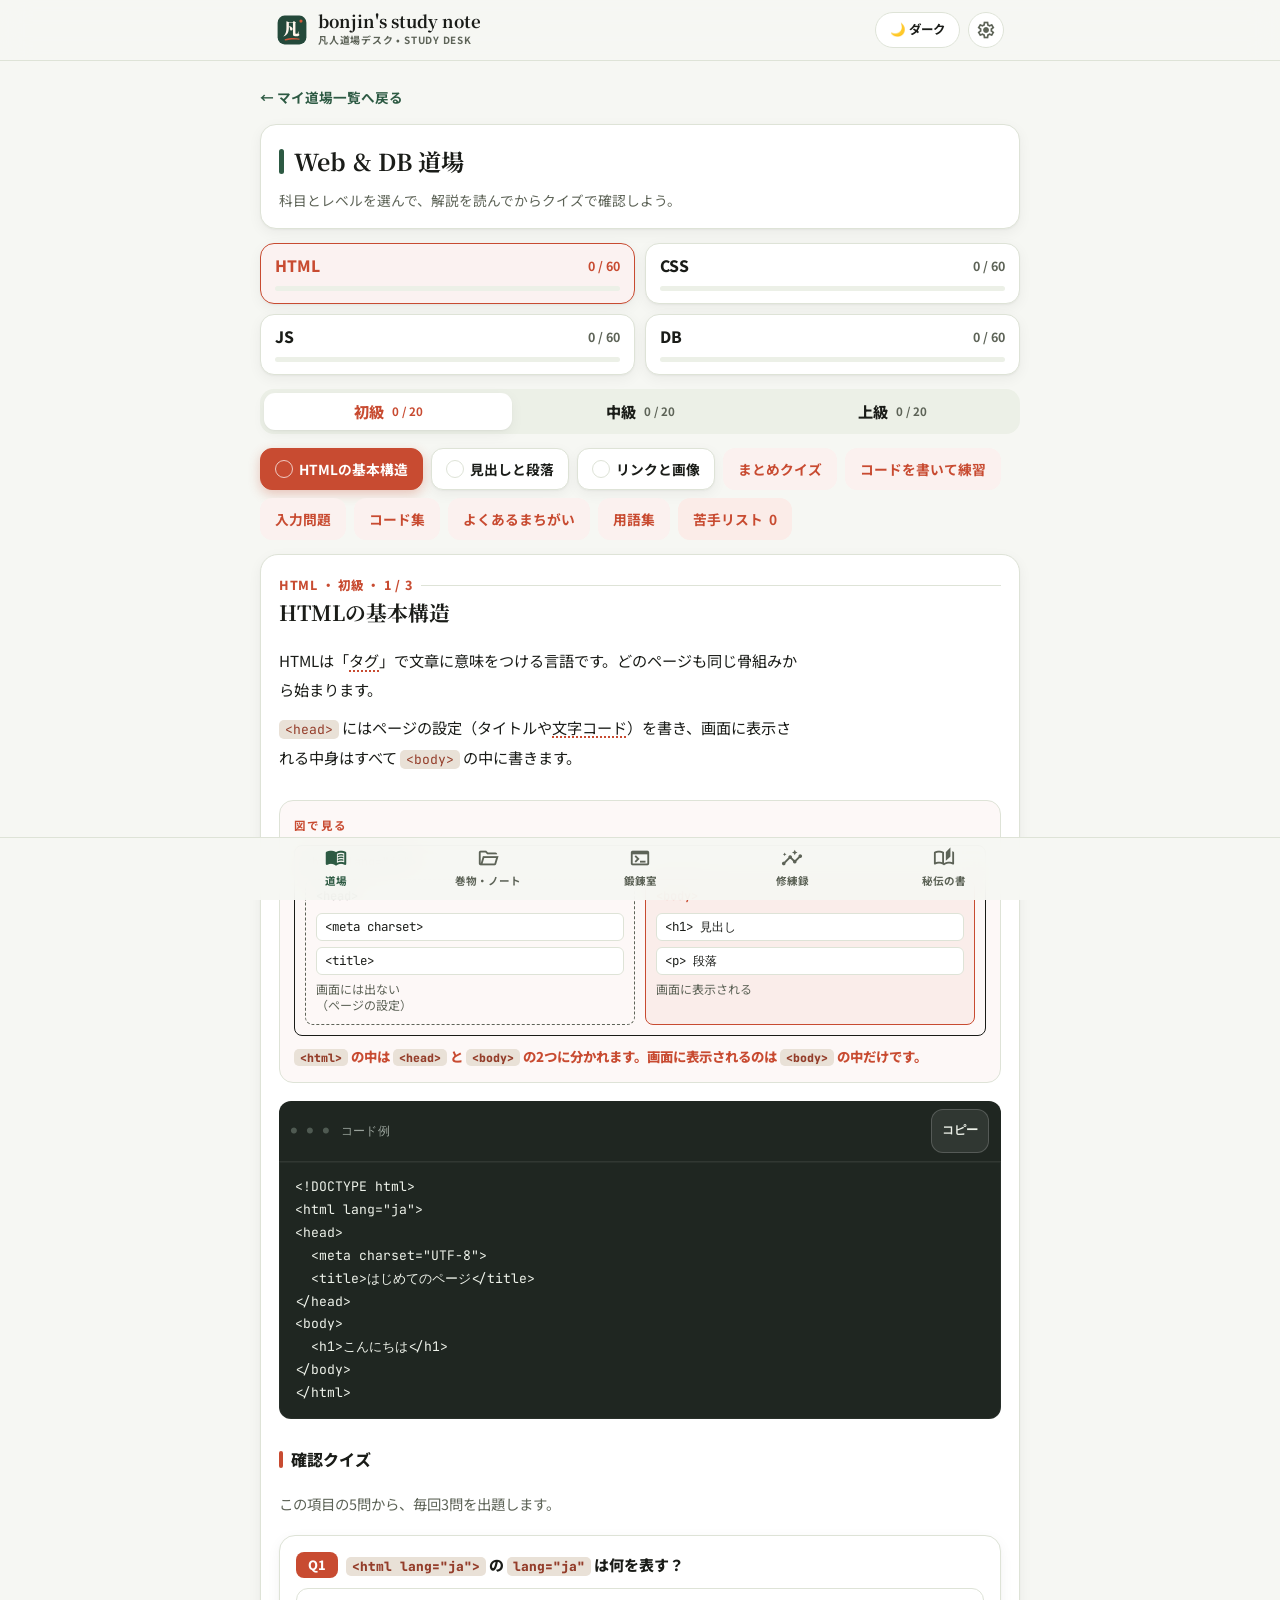
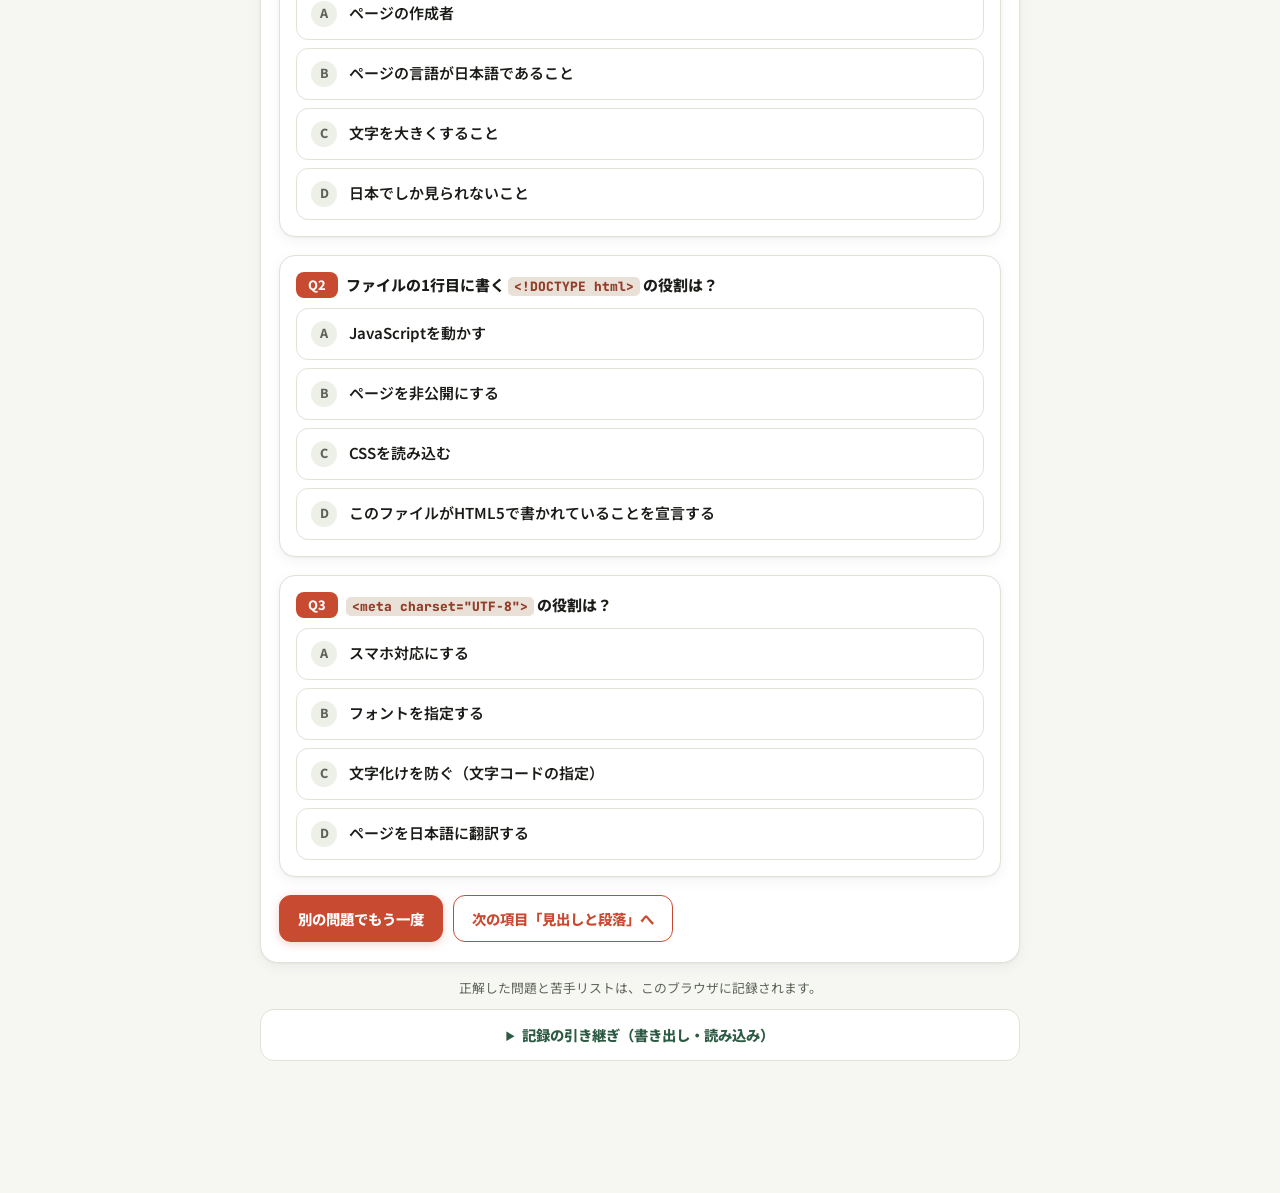
==== commit 92961fe1: "Add files via upload" ====
--- a/coding.html
+++ b/coding.html
@@ -5,6 +5,7 @@
 <meta name="viewport" content="width=device-width,initial-scale=1,viewport-fit=cover">
 <script>try{var t=localStorage.getItem("theme");if(t==="light"||t==="dark")document.documentElement.dataset.theme=t;}catch(e){}</script>
 <title>Web & DB 道場</title>
+<link rel="icon" href="logo.svg" type="image/svg+xml">
 <link rel="preconnect" href="https://fonts.googleapis.com">
 <link rel="stylesheet" href="https://fonts.googleapis.com/css2?family=M+PLUS+Rounded+1c:wght@700;800&family=Zen+Kaku+Gothic+New:wght@400;500;700&family=Source+Code+Pro:wght@400;600&display=swap">
 <style>
@@ -322,11 +323,20 @@
 .xfer-msg{font-weight:700}
 .xfer-msg.ok{color:var(--ok)} .xfer-msg.ng{color:var(--ng)}
 </style>
+<link rel="preconnect" href="https://fonts.googleapis.com">
+<link rel="preconnect" href="https://fonts.gstatic.com" crossorigin>
+<link rel="stylesheet" href="https://fonts.googleapis.com/css2?family=Noto+Sans+JP:wght@400;500;700;800&family=Noto+Serif+JP:wght@600;700&family=JetBrains+Mono:wght@400;600&display=swap">
+<link rel="stylesheet" href="https://fonts.googleapis.com/css2?family=Material+Symbols+Outlined:opsz,wght,FILL,GRAD@20..48,100..700,0..1,-50..200&display=block">
+<link rel="stylesheet" href="css/dojo-skin.css">
 </head>
 <body>
+<header class="dj-top"><div class="dj-top-in">
+  <a class="dj-brand" href="index.html"><img class="logo-l" src="logo.svg" alt="" width="32" height="32"><img class="logo-d" src="logo-dark.svg" alt="" width="32" height="32"><span><b>bonjin's study note</b><small>凡人道場デスク • STUDY DESK</small></span></a>
+  <div class="dj-tools"><button type="button" class="theme-btn" id="themeBtn"></button><a class="dj-gear" href="settings.html" aria-label="設定"><span class="material-symbols-outlined">settings</span></a></div>
+</div></header>
 
 <div class="wrap">
-  <div class="topbar"><a class="back" href="./">← bonjin’s study note に戻る</a><button type="button" class="theme-btn" id="themeBtn"></button></div>
+  <div class="topbar"><a class="back" href="index.html">← マイ道場一覧へ戻る</a></div>
   <header>
     <h1>Web & DB 道場</h1>
     <p>科目とレベルを選んで、解説を読んでからクイズで確認しよう。</p>
@@ -532,7 +542,7 @@
   <meta name="description" content="駅から徒歩5分の自家焙煎カフェです。">
   <meta property="og:title" content="My Cafe">
   <meta property="og:image" content="https://example.com/ogp.jpg">
-  <link rel="icon" href="favicon.ico">
+  
 </head>`,
   quiz:[
    {id:"html-8-0",q:"検索結果に表示される説明文を指定する書き方は？",c:["`<meta name=\"description\" content=\"…\">`","`<meta name=\"title\" content=\"…\">`","`<description>…</description>`","`<p class=\"description\">…</p>`","`<meta charset=\"…\">`","`<title description=\"…\">`","`<link rel=\"description\">`"],a:0,e:"`name=\"description\"` の meta タグの `content` に説明文を書きます。",w:{3:"`<p>` は画面に表示される段落で、検索結果の説明文にはなりません。",4:"`charset` は文字コードの指定です。"}},
@@ -2917,5 +2927,12 @@
   });
 })();
 </script>
+<nav class="dj-nav" aria-label="メニュー"><div class="dj-nav-in">
+  <a href="index.html" aria-current="page"><span class="material-symbols-outlined">menu_book</span><span>道場</span></a>
+  <a href="scrolls.html"><span class="material-symbols-outlined">folder_open</span><span>巻物・ノート</span></a>
+  <a href="daily.html"><span class="material-symbols-outlined">terminal</span><span>鍛錬室</span></a>
+  <a href="log.html"><span class="material-symbols-outlined">insights</span><span>修練録</span></a>
+  <a href="secrets.html"><span class="material-symbols-outlined">auto_stories</span><span>秘伝の書</span></a>
+</div></nav>
 </body>
 </html>
--- a/css/dojo-skin.css
+++ b/css/dojo-skin.css
@@ -0,0 +1,172 @@
+/* =========================================================
+   道場の中（Web & DB 道場・Java 道場・Java 実技道場）の見た目
+   Stitch で作った道場の画面にそろえるための上書き
+   ========================================================= */
+
+/* ---------- 色と書体（ライト：緑の配色） ---------- */
+:root {
+  --bg: #f6f7f3; --surface: #ffffff; --surface-2: #ecf0e7; --fg: #1a1c18; --muted: #5d6357; --line: #dee3d7;
+  --ok: #217a4b; --ok-bg: #eef7f2; --ng: #c84b31; --ng-bg: #fbece8;
+  --c-html: #c84b31; --c-css: #1e6091; --c-js: #a25904; --c-db: #217a4b;
+  --code-bg: #1f2621; --code-fg: #eef2ea;
+  --brand: #2d5a43; --brand-soft: #e3ede6;
+  --f-display: "Noto Serif JP", "Noto Serif", serif;
+  --f-body: "Noto Sans JP", "Plus Jakarta Sans", "Hiragino Sans", "Yu Gothic", sans-serif;
+  --f-code: "JetBrains Mono", ui-monospace, Menlo, Consolas, monospace;
+  --dg-1: #1e6091; --dg-2: #c84b31; --dg-hl: #fdf3dc;
+  --nav-bg: rgba(246, 247, 243, 0.94); --head-bg: rgba(246, 247, 243, 0.92);
+  --shadow: 0 1px 2px rgba(26, 28, 24, 0.04), 0 4px 14px rgba(26, 28, 24, 0.05);
+}
+/* ---------- ダーク（夜の道場：墨と橙） ---------- */
+@media (prefers-color-scheme: dark) {
+  :root:not([data-theme="light"]) {
+    --bg: #151311; --surface: #1e1b19; --surface-2: #2a2522; --fg: #ece3da; --muted: #b3a395; --line: #3a322c;
+    --ok: #7fd6a0; --ok-bg: #1b2b21; --ng: #ff8a6b; --ng-bg: #3a201a;
+    --c-html: #ff8a3d; --c-css: #7fb2ff; --c-js: #f0c94a; --c-db: #5fd1b8;
+    --code-bg: #0f0d0c; --code-fg: #f1e9e1; --brand: #ff8a3d; --brand-soft: #3a2618;
+    --dg-1: #7fb2ff; --dg-2: #ff8a3d; --dg-hl: #3a3420;
+    --nav-bg: rgba(21, 19, 17, 0.94); --head-bg: rgba(21, 19, 17, 0.9);
+    --shadow: 0 1px 2px rgba(0, 0, 0, 0.3); color-scheme: dark;
+  }
+}
+:root[data-theme="dark"] {
+  --bg: #151311; --surface: #1e1b19; --surface-2: #2a2522; --fg: #ece3da; --muted: #b3a395; --line: #3a322c;
+  --ok: #7fd6a0; --ok-bg: #1b2b21; --ng: #ff8a6b; --ng-bg: #3a201a;
+  --c-html: #ff8a3d; --c-css: #7fb2ff; --c-js: #f0c94a; --c-db: #5fd1b8;
+  --code-bg: #0f0d0c; --code-fg: #f1e9e1; --brand: #ff8a3d; --brand-soft: #3a2618;
+  --dg-1: #7fb2ff; --dg-2: #ff8a3d; --dg-hl: #3a3420;
+  --nav-bg: rgba(21, 19, 17, 0.94); --head-bg: rgba(21, 19, 17, 0.9);
+  --shadow: 0 1px 2px rgba(0, 0, 0, 0.3); color-scheme: dark;
+}
+body { padding-bottom: calc(76px + env(safe-area-inset-bottom, 0px)); font-size: 15px; }
+.wrap { padding-top: 76px; gap: 14px; }
+
+/* ---------- ヘッダー（ほかのページと同じ） ---------- */
+.dj-top { position: fixed; top: 0; left: 0; right: 0; z-index: 50; background: var(--head-bg); backdrop-filter: blur(14px); -webkit-backdrop-filter: blur(14px); border-bottom: 1px solid var(--line); }
+.dj-top-in { max-width: 760px; margin: 0 auto; height: 60px; display: flex; align-items: center; justify-content: space-between; gap: 10px; padding: 0 max(16px, env(safe-area-inset-right, 0px)) 0 max(16px, env(safe-area-inset-left, 0px)); }
+.dj-brand { display: flex; align-items: center; gap: 10px; text-decoration: none; color: var(--fg); min-width: 0; }
+.dj-brand img { width: 32px; height: 32px; flex: none; display: block; }
+.dj-brand b { display: block; font-family: var(--f-display); font-size: 1.05rem; line-height: 1.2; white-space: nowrap; }
+.dj-brand small { display: block; font-size: 0.62rem; letter-spacing: 0.08em; color: var(--muted); font-weight: 700; white-space: nowrap; }
+.dj-tools { display: flex; align-items: center; gap: 8px; flex: none; }
+.dj-gear { width: 36px; height: 36px; border-radius: 50%; display: grid; place-items: center; color: var(--muted); text-decoration: none; border: 1px solid var(--line); background: var(--surface); }
+.dj-gear:hover { color: var(--brand); border-color: var(--brand); }
+.theme-btn { min-height: 36px; padding: 4px 14px; border-radius: 999px; background: var(--surface); border: 1px solid var(--line); color: var(--fg); font-weight: 700; font-size: 0.78rem; }
+.theme-btn:hover { border-color: var(--brand); }
+html:not([data-theme="dark"]) .logo-d, html[data-theme="dark"] .logo-l { display: none !important; }
+@media (prefers-color-scheme: dark) { html:not([data-theme]) .logo-l { display: none !important; } html:not([data-theme]) .logo-d { display: block !important; } }
+.material-symbols-outlined { font-family: "Material Symbols Outlined"; font-weight: normal; font-style: normal; font-size: 20px; line-height: 1; display: inline-block; white-space: nowrap; overflow: hidden; width: 1em; height: 1em; font-variation-settings: "FILL" 0, "wght" 400, "GRAD" 0, "opsz" 24; }
+
+/* ---------- 戻る・見出し ---------- */
+.topbar { display: block; }
+.back { display: inline-flex; align-items: center; gap: 4px; font-size: 0.85rem; font-weight: 700; color: var(--brand); text-decoration: none; }
+.back:hover { text-decoration: underline; color: var(--brand); }
+.wrap > header { background: var(--surface); border: 1px solid var(--line); border-radius: 16px; padding: 16px 18px; box-shadow: var(--shadow); }
+.wrap > header h1, .wrap > header + * h1, h1 { font-family: var(--f-display); font-weight: 700; font-size: 1.45rem; letter-spacing: 0.01em; display: flex; align-items: center; gap: 10px; }
+.wrap > header h1::before { content: ""; width: 5px; height: 1.1em; border-radius: 3px; background: var(--brand); flex: none; }
+.wrap > header p { font-size: 0.86rem; line-height: 1.75; margin-top: 6px; }
+.runlink { border-radius: 14px; }
+
+/* ---------- 科目のタブ（2列のカード） ---------- */
+.cats { grid-template-columns: repeat(2, 1fr); gap: 10px; }
+.cat { display: grid; grid-template-columns: 1fr auto; grid-template-areas: "b s" "bar bar"; align-items: center; gap: 8px 6px; text-align: left; padding: 12px 14px; border-radius: 14px; border: 1px solid var(--line); background: var(--surface); box-shadow: var(--shadow); }
+.cat b { grid-area: b; font-family: var(--f-body); font-size: 0.98rem; font-weight: 800; letter-spacing: 0.01em; }
+.cat small { grid-area: s; font-size: 0.78rem; font-weight: 700; color: var(--muted); }
+.cat .bar { grid-area: bar; width: 100%; height: 5px; border-radius: 99px; }
+.cat[aria-selected="true"] { border: 1.5px solid var(--c); background: color-mix(in srgb, var(--c) 7%, var(--surface)); }
+.cat[aria-selected="true"] small { color: var(--c); }
+
+/* ---------- レベル（切りかえ） ---------- */
+.lvs { background: var(--surface-2); border-radius: 14px; padding: 4px; gap: 4px; }
+.lv { border-radius: 11px; padding: 8px 4px; flex-direction: row; justify-content: center; gap: 8px; }
+.lv b { font-family: var(--f-body); font-weight: 800; font-size: 0.95rem; }
+.lv small { font-size: 0.72rem; font-weight: 700; }
+.lv[aria-selected="true"] { background: var(--surface); box-shadow: var(--shadow); }
+.lv[aria-selected="true"] b, .lv[aria-selected="true"] small { color: var(--accent); }
+
+/* ---------- 項目の札 ---------- */
+.chips { gap: 8px; }
+.chip { border-radius: 12px; padding: 8px 14px; font-weight: 700; font-size: 0.86rem; background: var(--surface); border: 1px solid var(--line); box-shadow: var(--shadow); }
+.chip .dot { width: 16px; height: 16px; border: 1.5px solid var(--line); background: transparent; display: inline-grid; place-items: center; }
+.chip .dot.done { background: var(--ok); border-color: var(--ok); }
+.chip .dot.done::after { content: ""; width: 5px; height: 8px; border: solid #fff; border-width: 0 2px 2px 0; transform: rotate(45deg) translate(-1px, -1px); }
+.chip[aria-pressed="true"] { background: var(--accent); border-color: var(--accent); color: #fff; box-shadow: 0 4px 12px color-mix(in srgb, var(--accent) 30%, transparent); }
+.chip[aria-pressed="true"] .dot { border-color: rgba(255, 255, 255, 0.7); }
+.chip.special, .chip.codes, .chip.tips { border: 1px solid transparent; background: color-mix(in srgb, var(--accent) 8%, var(--surface)); color: var(--accent); box-shadow: none; }
+.chip.special[aria-pressed="true"], .chip.codes[aria-pressed="true"], .chip.tips[aria-pressed="true"] { background: var(--accent); color: #fff; }
+.chip.miss { border: 1px solid transparent; background: var(--ng-bg); color: var(--ng); box-shadow: none; }
+.chip.miss[aria-pressed="true"] { background: var(--ng); color: #fff; }
+
+/* ---------- 本文のカード ---------- */
+.panel { border-radius: 18px; padding: 20px 18px; box-shadow: var(--shadow); gap: 18px; }
+.eyebrow { font-size: 0.78rem; letter-spacing: 0.06em; font-weight: 800; display: flex; align-items: center; gap: 8px; }
+.eyebrow::after { content: ""; flex: 1; height: 1px; background: var(--line); }
+.panel h2 { font-family: var(--f-display); font-weight: 700; font-size: 1.3rem; line-height: 1.5; }
+.panel h3 { font-family: var(--f-body); font-weight: 800; font-size: 1rem; }
+.panel h3::before { width: 4px; border-radius: 2px; }
+.lead p { font-size: 0.95rem; line-height: 1.9; }
+code { font-size: 0.86em; background: color-mix(in srgb, var(--accent) 9%, var(--surface-2)); color: color-mix(in srgb, var(--accent) 70%, var(--fg)); border-radius: 5px; padding: 1px 6px; }
+pre { border-radius: 12px; padding: 14px 16px; font-size: 0.82rem; line-height: 1.75; box-shadow: inset 0 0 0 1px rgba(255, 255, 255, 0.04); }
+pre code { color: inherit; background: none; }
+
+/* コードの見出し（ウィンドウの帯） */
+.codehead { background: var(--code-bg); color: #9aa39c; border-radius: 12px 12px 0 0; padding: 8px 12px; margin-bottom: 0; font-family: var(--f-code); font-size: 0.72rem; letter-spacing: 0.02em; border-bottom: 1px solid rgba(255, 255, 255, 0.08); }
+.codehead > span:first-child::before { content: "● ● ●"; letter-spacing: 2px; margin-right: 10px; color: #4f5a52; font-size: 0.6rem; vertical-align: 1px; }
+.codehead + pre, .codehead + iframe, .codehead + .pv { border-top-left-radius: 0; border-top-right-radius: 0; }
+.codehead .btn.ghost { background: rgba(255, 255, 255, 0.08); color: #eef2ea; border-color: rgba(255, 255, 255, 0.18); }
+
+/* 図 */
+.fig { border-radius: 14px; border: 1px solid var(--line); background: color-mix(in srgb, var(--accent) 4%, var(--surface)); }
+.fig figcaption { color: var(--accent); font-weight: 800; }
+
+/* ---------- 確認クイズ ---------- */
+.q { border-radius: 16px; border: 1px solid var(--line); background: var(--surface); padding: 16px; box-shadow: var(--shadow); }
+.q .qt { font-weight: 800; line-height: 1.7; }
+.q .qn { display: inline-grid; place-items: center; min-width: 30px; height: 26px; padding: 0 6px; border-radius: 8px; background: var(--accent); color: #fff; font-family: var(--f-body); font-size: 0.8rem; font-weight: 800; margin-right: 8px; vertical-align: 1px; }
+.choices { counter-reset: kata; gap: 8px; }
+.choice { counter-increment: kata; display: flex; align-items: center; gap: 12px; text-align: left; border-radius: 12px; border: 1px solid var(--line); background: var(--surface); padding: 12px 14px; font-weight: 600; }
+.choice::before { content: counter(kata, upper-alpha); flex: none; width: 26px; height: 26px; border-radius: 50%; display: grid; place-items: center; font-size: 0.78rem; font-weight: 800; color: var(--muted); background: var(--surface-2); }
+.choice:hover:not(:disabled) { border-color: var(--accent); background: color-mix(in srgb, var(--accent) 5%, var(--surface)); }
+.choice.right { border-color: var(--ok); background: var(--ok-bg); }
+.choice.right::before { content: "✓"; background: var(--ok); color: #fff; }
+.choice.wrong { border-color: var(--ng); background: var(--ng-bg); }
+.choice.wrong::before { content: "✕"; background: var(--ng); color: #fff; }
+.fb { border-radius: 12px; border: 1px solid var(--line); background: var(--surface-2); padding: 12px 14px; }
+.fb strong.ok { display: inline-flex; align-items: center; padding: 2px 12px; border-radius: 999px; background: var(--ok); color: #fff; margin-right: 6px; }
+.why { border-left: 3px solid var(--line); padding-left: 10px; }
+
+/* ---------- ボタン ---------- */
+.btn { border-radius: 12px; padding: 10px 18px; font-weight: 800; min-height: 44px; box-shadow: 0 2px 8px color-mix(in srgb, var(--accent) 25%, transparent); }
+.btn.ghost { background: var(--surface); color: var(--accent); box-shadow: none; }
+.row { gap: 10px; }
+
+/* ---------- 入力・表・そのほか ---------- */
+textarea { border-radius: 12px; border: 1px solid var(--line); }
+.tbl { border-radius: 12px; }
+.banner { border-radius: 14px; }
+.glpop { border-radius: 16px; box-shadow: 0 12px 40px rgba(0, 0, 0, 0.25); }
+.exbtn { border-radius: 10px; min-width: 40px; min-height: 40px; font-weight: 800; }
+.exbtn[aria-pressed="true"] { background: var(--accent); border-color: var(--accent); color: #fff; }
+
+/* ---------- 下の注意書き・記録の引き継ぎ ---------- */
+footer { color: var(--muted); }
+.xfer, .note, .dj-top *, .dj-nav * { box-sizing: border-box; }
+.xfer { max-width: 100%; background: var(--surface); border: 1px solid var(--line); border-radius: 14px; padding: 12px 14px; margin-top: 10px; text-align: left; }
+.xfer summary { color: var(--brand); font-weight: 800; }
+.note { background: var(--surface); border: 1px solid var(--line); border-radius: 14px; padding: 12px 14px; }
+
+/* ---------- 下のメニュー（ほかのページと同じ） ---------- */
+.dj-nav { position: fixed; left: 0; right: 0; bottom: 0; z-index: 50; background: var(--nav-bg); backdrop-filter: blur(14px); -webkit-backdrop-filter: blur(14px); border-top: 1px solid var(--line); padding-bottom: env(safe-area-inset-bottom, 0px); }
+.dj-nav-in { max-width: 760px; margin: 0 auto; display: grid; grid-template-columns: repeat(5, 1fr); }
+.dj-nav a { display: flex; flex-direction: column; align-items: center; gap: 3px; padding: 9px 2px 10px; font-size: 0.66rem; font-weight: 700; color: var(--muted); text-decoration: none; min-height: 56px; }
+.dj-nav a .material-symbols-outlined { font-size: 22px; }
+.dj-nav a:hover { color: var(--fg); }
+.dj-nav a[aria-current="page"] { color: var(--brand); }
+.dj-nav a[aria-current="page"] .material-symbols-outlined { font-variation-settings: "FILL" 1, "wght" 500, "GRAD" 0, "opsz" 24; }
+
+/* ---------- Java 実技道場 ---------- */
+.run-page { --accent: var(--brand); }
+.run-page #run { flex: 1 1 100%; font-size: 1rem; min-height: 50px; }
+.run-page .expect { background: var(--surface-2); border: 1px solid var(--line); border-radius: 12px; padding: 10px 12px; font-size: 0.82rem; font-weight: 700; color: var(--muted); }
+.run-page .expect pre { margin-top: 6px; }
+.run-page textarea { background: var(--code-bg); color: var(--code-fg); font-family: var(--f-code); font-size: 0.85rem; line-height: 1.7; border-color: transparent; }
--- a/style.css
+++ b/style.css
@@ -5,85 +5,85 @@
 
 /* ===== 色（ライト） ===== */
 :root {
-  --bg: #fbf7f2;
-  --text: #231f1d;
-  --sumi: #1c1917;            /* 見出しの墨色 */
-  --lead: #665448;            /* 説明文 */
-  --label: #7c695c;           /* 小さいラベル */
-
-  --header-bg: rgba(251, 247, 242, 0.9);
-  --header-line: #ebdccf;
-  --nav-bg: rgba(251, 247, 242, 0.95);
-  --nav-text: #7a675a;
-  --nav-hover: #231f1d;
-  --nav-active: #a63810;
-
-  --badge-bg: #f1e5d4;
-  --badge-line: #dfd0be;
-  --badge-text: #70523e;
-
-  --strip-bg: #f4ebe0;
-  --strip-line: #e5d8c6;
-  --fire: #a63810;
-  --fire-soft: rgba(166, 56, 16, 0.12);
-  --fire-text: #a63810;
-  --fire-note: #a63810;
-  --strip-glow: rgba(166, 56, 16, 0.05);
-
-  --chip-bg: #ebdccb;
-  --chip-line: #dccebc;
-  --chip-text: #665448;
-
-  --card-1: #fdfbf7;
-  --card-2: #f7f0e6;
-  --card-3: #f2e7d7;
-  --card-line: #d8c5ad;
-  --card-shadow: 0 4px 16px rgba(60, 40, 20, 0.08), inset 0 1px 0 rgba(255, 255, 255, 0.8);
-  --hole: #cbba9f;
-  --hole-line: #a49176;
-  --hole-dot: #827059;
-  --card-name: #1c1917;
-  --card-desc: #5e4b3f;
-  --badge-word: #825b39;
-
-  --plate-bg: rgba(237, 226, 210, 0.7);
-  --plate-line: #decbb4;
-  --plate-label: #786455;
-  --plate-title: #241f1a;
-
-  --prog-text: #5f4e42;
-  --prog-num: #1c1917;
-  --bar: #decbb3;
-
-  --advice-1: #f5ede2;
-  --advice-2: #f7f0e6;
-  --advice-3: #f4ebe0;
-  --advice-line: #ded1be;
-  --advice-head: #a63810;
-  --advice-sub: #7d695b;
-  --advice-text: #2a241f;
-
-  --switch-bg: #eee3d5;
-  --switch-line: #ddccba;
-  --gear-bg: #9b2f00;
-  --gear-ring: #e6cbb9;
+  --bg: #f7f7f6;
+  --text: #20221e;
+  --sumi: #1a1b18;            /* 見出しの墨色 */
+  --lead: #585d51;            /* 説明文 */
+  --label: #6d7464;           /* 小さいラベル */
+
+  --header-bg: rgba(247, 247, 246, 0.9);
+  --header-line: #adcbbc;
+  --nav-bg: rgba(247, 247, 246, 0.95);
+  --nav-text: #6b7163;
+  --nav-hover: #20221e;
+  --nav-active: #306b4d;
+
+  --badge-bg: #afd2c1;
+  --badge-line: #a1beb0;
+  --badge-text: #3e564a;
+
+  --strip-bg: #b8d6c7;
+  --strip-line: #a6c5b5;
+  --fire: #306b4d;
+  --fire-soft: rgba(48, 107, 77, 0.12);
+  --fire-text: #306b4d;
+  --fire-note: #306b4d;
+  --strip-glow: rgba(48, 107, 77, 0.05);
+
+  --chip-bg: #a9cbba;
+  --chip-line: #9fbbad;
+  --chip-text: #585d51;
+
+  --card-1: #fafafa;
+  --card-2: #eff0ed;
+  --card-3: #b1d3c2;
+  --card-line: #94b7a5;
+  --card-shadow: 0 4px 16px rgba(28, 49, 38, 0.08), inset 0 1px 0 rgba(255, 255, 255, 0.8);
+  --hole: #89aa9a;
+  --hole-line: #8f9783;
+  --hole-dot: #6f7566;
+  --card-name: #1a1b18;
+  --card-desc: #4f5449;
+  --badge-word: #3e614f;
+
+  --plate-bg: rgba(175, 205, 190, 0.7);
+  --plate-line: #99bdab;
+  --plate-label: #686e5f;
+  --plate-title: #1f211d;
+
+  --prog-text: #51564b;
+  --prog-num: #1a1b18;
+  --bar: #98bdaa;
+
+  --advice-1: #b9d7c8;
+  --advice-2: #eff0ed;
+  --advice-3: #b8d6c7;
+  --advice-line: #a1bdaf;
+  --advice-head: #306b4d;
+  --advice-sub: #6d7464;
+  --advice-text: #252722;
+
+  --switch-bg: #b1cec0;
+  --switch-line: #9ebcad;
+  --gear-bg: #295b42;
+  --gear-ring: #9cc5b0;
 
   /* 道場ごとの色（ライト） */
-  --coding: #a63810;  --coding-tag-bg: #fdeadc; --coding-tag-text: #9c320a; --coding-tag-line: rgba(223, 118, 67, 0.3);
-  --coding-icon-bg: rgba(201, 75, 18, 0.15); --coding-icon-line: rgba(201, 75, 18, 0.3); --coding-icon: #a63810;
-  --coding-badge: #c94b12; --coding-ch: #a63810; --coding-check: #a63810;
-  --coding-bar: linear-gradient(to right, #d9652c, #a63810);
-  --coding-btn: linear-gradient(to bottom, #b83c12, #8d2a07); --coding-btn-line: #7a2304; --coding-btn-shadow: rgba(141, 42, 7, 0.35);
-  --coding-glow: rgba(166, 56, 16, 0.1);
-
-  --java: #572b8c;  --java-tag-bg: #f3ecf9; --java-tag-text: #55278c; --java-tag-line: rgba(129, 77, 189, 0.3);
-  --java-icon-bg: rgba(87, 43, 140, 0.15); --java-icon-line: rgba(87, 43, 140, 0.3); --java-icon: #572b8c;
-  --java-badge: #6935a8; --java-ch: #572b8c; --java-check: #572b8c;
-  --java-bar: linear-gradient(to right, #7a42be, #502482);
-  --java-btn: linear-gradient(to bottom, #6432a1, #471e78); --java-btn-line: #3b1766; --java-btn-shadow: rgba(71, 30, 120, 0.35);
-  --java-glow: rgba(87, 43, 140, 0.1);
-
-  --run: #15527a;  --run-tag-bg: #e9f2f8; --run-tag-text: #124d73; --run-tag-line: rgba(43, 122, 168, 0.3);
+  --coding: #306b4d;  --coding-tag-bg: #b5dec9; --coding-tag-text: #2c6147; --coding-tag-line: rgba(76, 170, 123, 0.3);
+  --coding-icon-bg: rgba(58, 128, 93, 0.15); --coding-icon-line: rgba(58, 128, 93, 0.3); --coding-icon: #306b4d;
+  --coding-badge: #3a805d; --coding-ch: #306b4d; --coding-check: #306b4d;
+  --coding-bar: linear-gradient(to right, #45996f, #306b4d);
+  --coding-btn: linear-gradient(to bottom, #357656, #27573f); --coding-btn-line: #214a36; --coding-btn-shadow: rgba(39, 87, 63, 0.35);
+  --coding-glow: rgba(48, 107, 77, 0.1);
+
+  --java: #8c642b;  --java-tag-bg: #f3f4f1; --java-tag-text: #8c6227; --java-tag-line: rgba(189, 142, 77, 0.3);
+  --java-icon-bg: rgba(140, 100, 43, 0.15); --java-icon-line: rgba(140, 100, 43, 0.3); --java-icon: #8c642b;
+  --java-badge: #a87835; --java-ch: #8c642b; --java-check: #8c642b;
+  --java-bar: linear-gradient(to right, #be8a42, #825b24);
+  --java-btn: linear-gradient(to bottom, #a17332, #78521e); --java-btn-line: #664517; --java-btn-shadow: rgba(120, 82, 30, 0.35);
+  --java-glow: rgba(140, 100, 43, 0.1);
+
+  --run: #15527a;  --run-tag-bg: #f1f2ef; --run-tag-text: #124d73; --run-tag-line: rgba(43, 122, 168, 0.3);
   --run-icon-bg: rgba(21, 82, 122, 0.15); --run-icon-line: rgba(21, 82, 122, 0.3); --run-icon: #15527a;
   --run-badge: #1e618f; --run-ch: #15527a; --run-check: #15527a;
   --run-bar: linear-gradient(to right, #2a7aa8, #124d73);
@@ -275,6 +275,9 @@
   filter: drop-shadow(0 1px 1px rgba(0, 0, 0, 0.05));
 }
 
+.brand-logo-img { background: none; border-radius: 0; }
+html:not([data-theme="dark"]) .brand-logo .logo-d,
+html[data-theme="dark"] .brand-logo .logo-l { display: none; }
 .brand-logo img {
   height: 32px;
   width: auto;
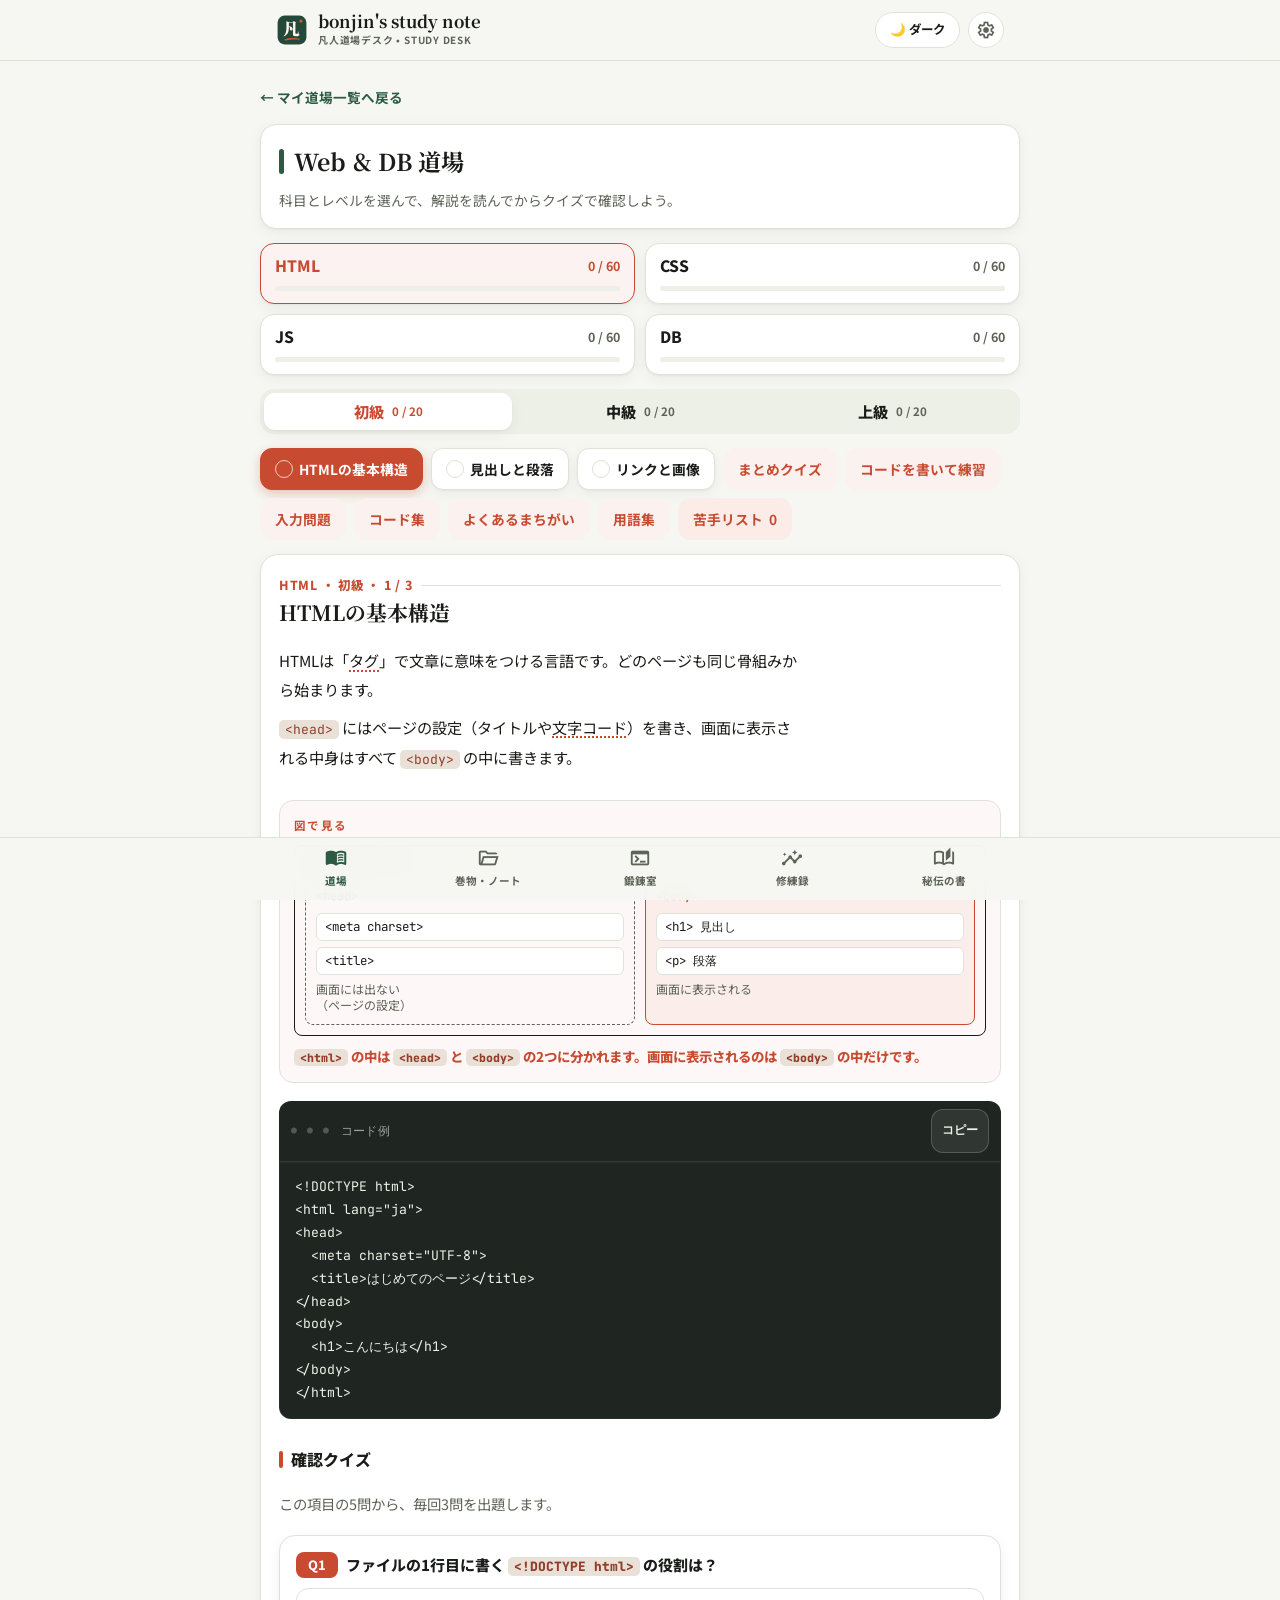
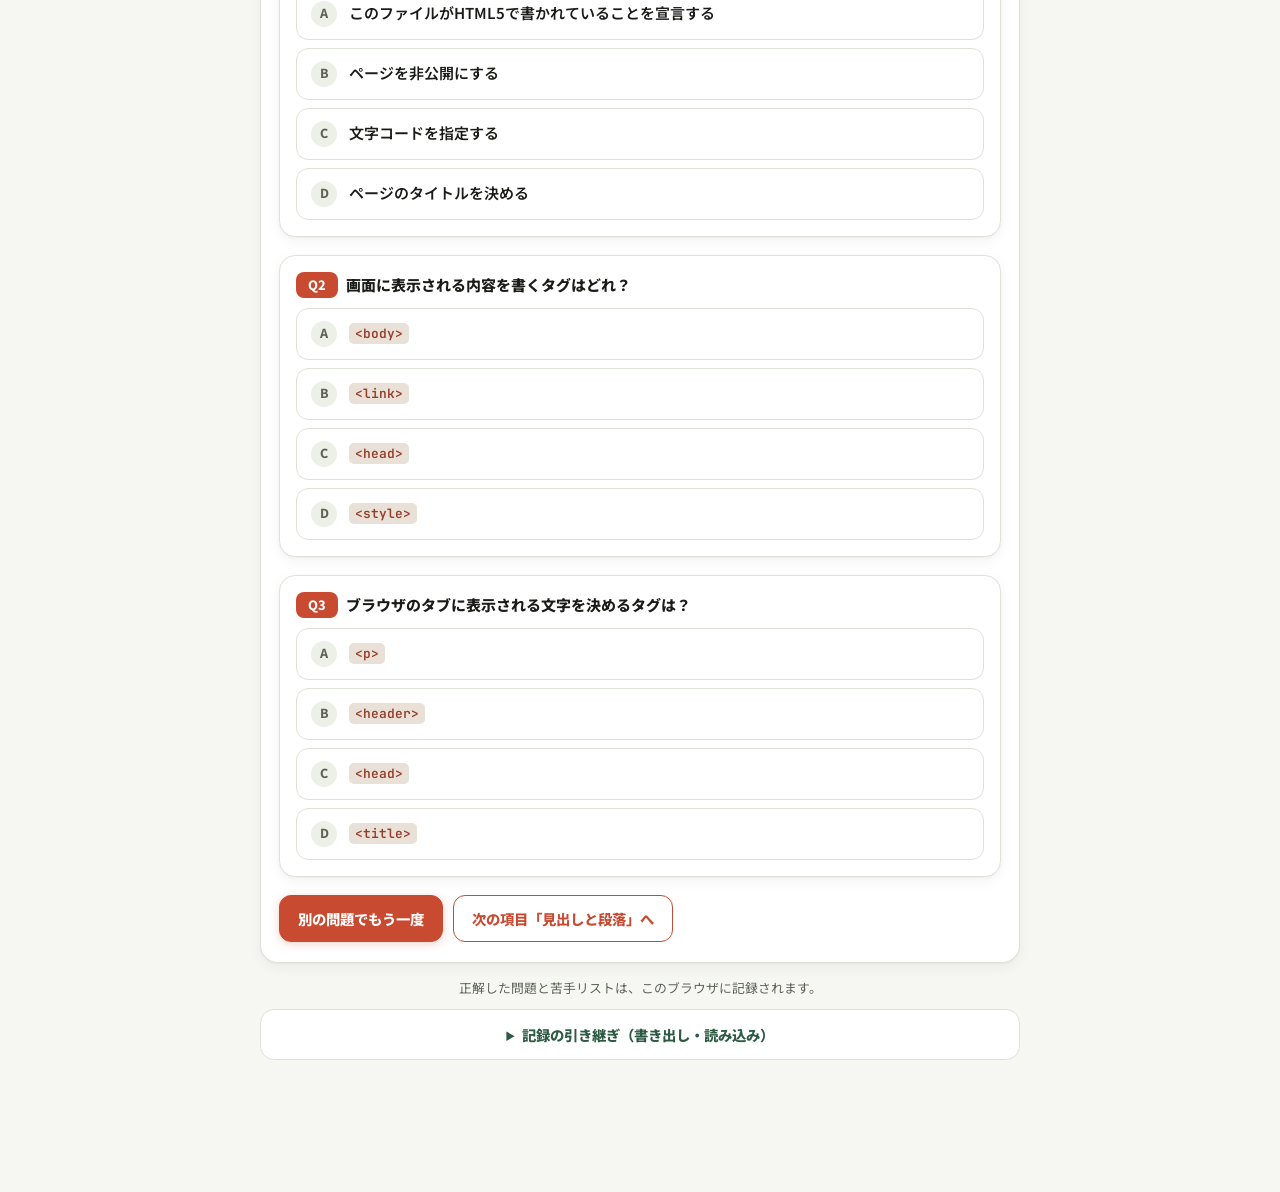
==== commit e38803f6: "Add files via upload" ====
--- a/coding.html
+++ b/coding.html
@@ -327,7 +327,7 @@
 <link rel="preconnect" href="https://fonts.gstatic.com" crossorigin>
 <link rel="stylesheet" href="https://fonts.googleapis.com/css2?family=Noto+Sans+JP:wght@400;500;700;800&family=Noto+Serif+JP:wght@600;700&family=JetBrains+Mono:wght@400;600&display=swap">
 <link rel="stylesheet" href="https://fonts.googleapis.com/css2?family=Material+Symbols+Outlined:opsz,wght,FILL,GRAD@20..48,100..700,0..1,-50..200&display=block">
-<link rel="stylesheet" href="css/dojo-skin.css">
+<link rel="stylesheet" href="css/dojo-skin.css?v=8">
 </head>
 <body>
 <header class="dj-top"><div class="dj-top-in">
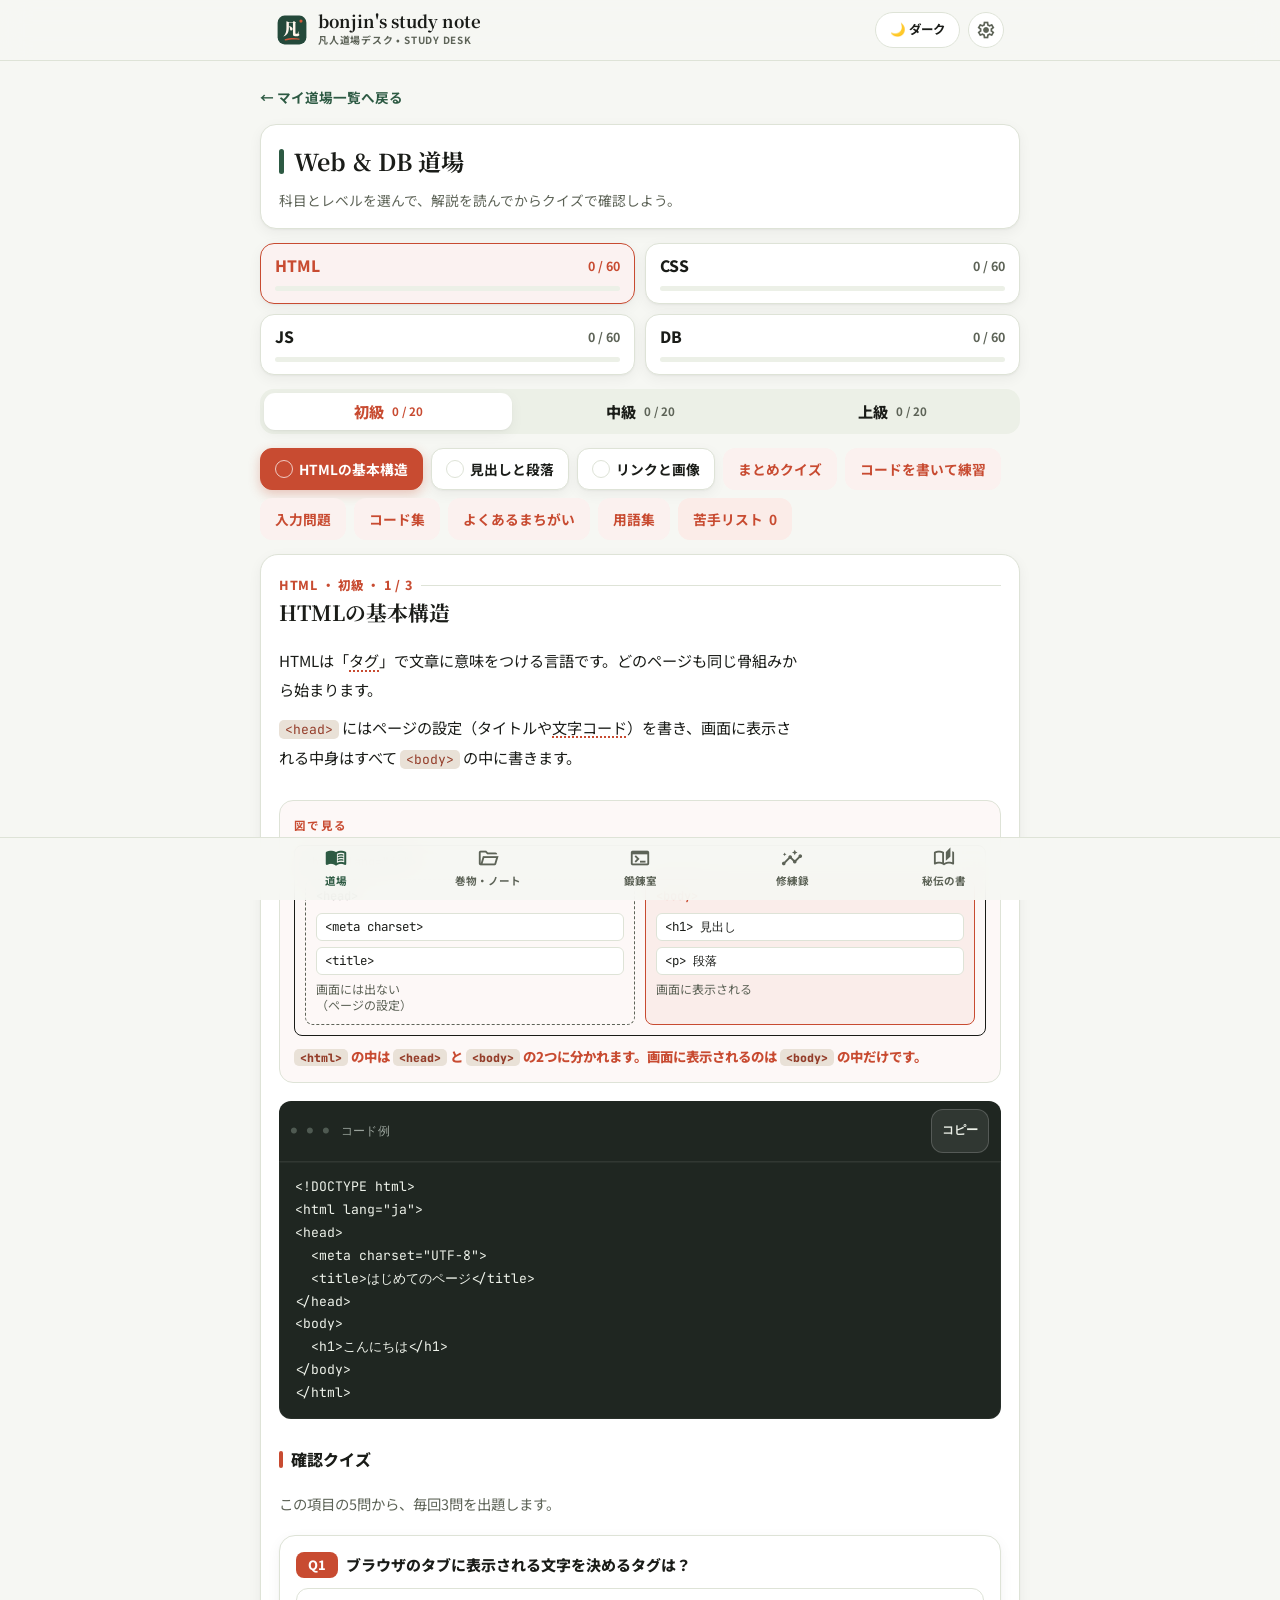
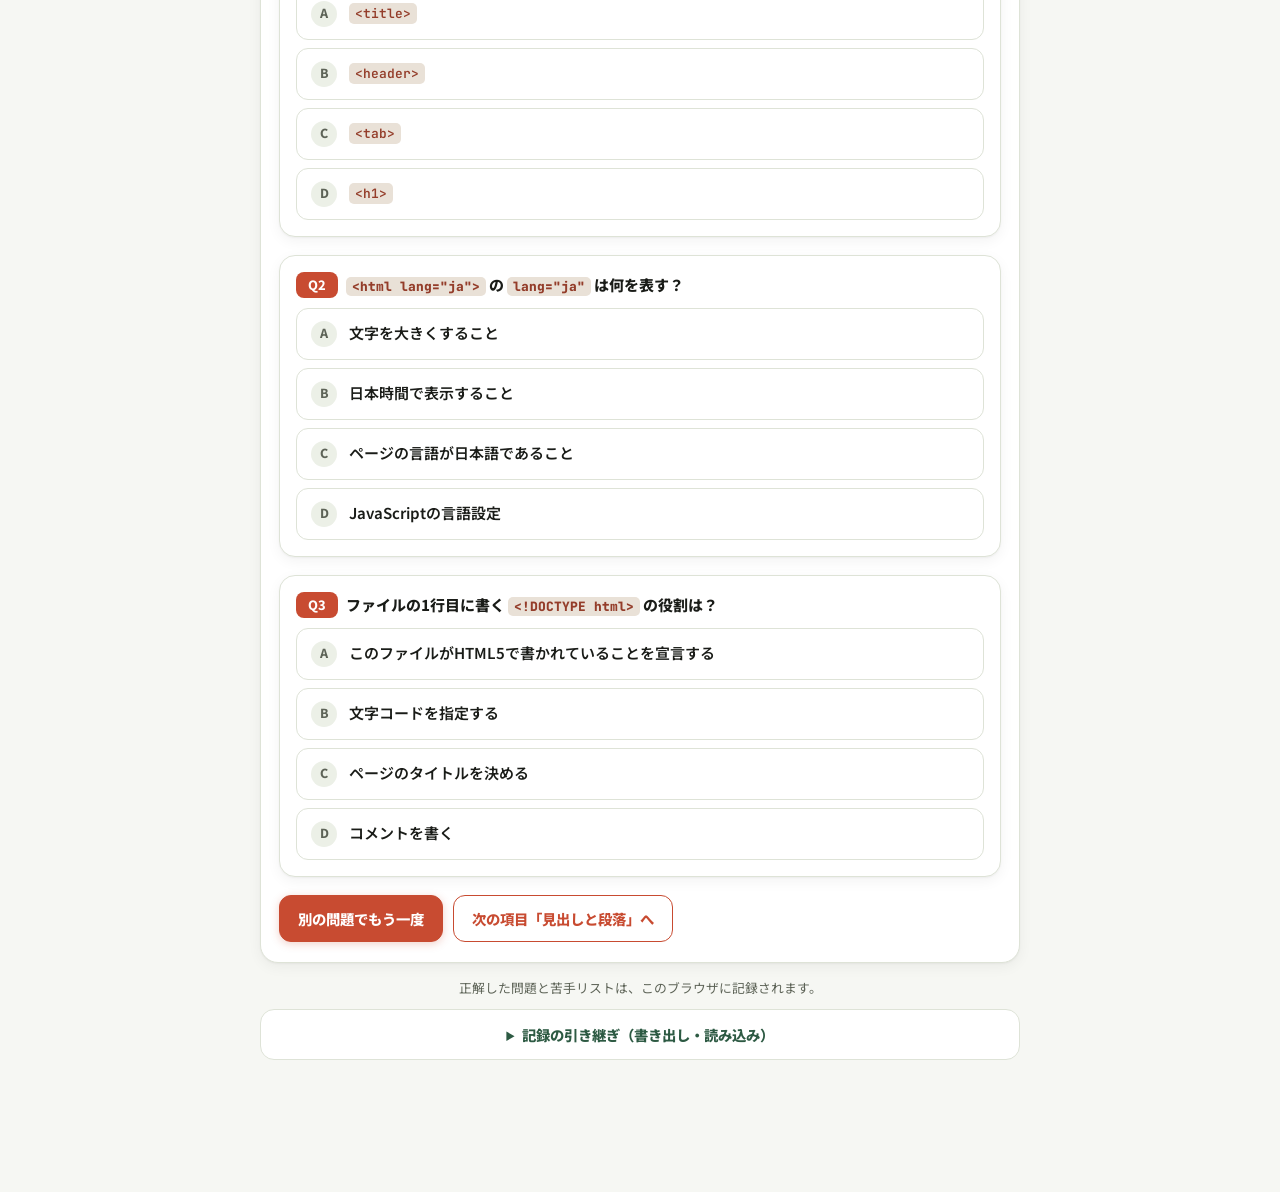
==== commit 168df027: "Add files via upload" ====
--- a/coding.html
+++ b/coding.html
@@ -327,7 +327,7 @@
 <link rel="preconnect" href="https://fonts.gstatic.com" crossorigin>
 <link rel="stylesheet" href="https://fonts.googleapis.com/css2?family=Noto+Sans+JP:wght@400;500;700;800&family=Noto+Serif+JP:wght@600;700&family=JetBrains+Mono:wght@400;600&display=swap">
 <link rel="stylesheet" href="https://fonts.googleapis.com/css2?family=Material+Symbols+Outlined:opsz,wght,FILL,GRAD@20..48,100..700,0..1,-50..200&display=block">
-<link rel="stylesheet" href="css/dojo-skin.css?v=8">
+<link rel="stylesheet" href="css/dojo-skin.css?v=9">
 </head>
 <body>
 <header class="dj-top"><div class="dj-top-in">
